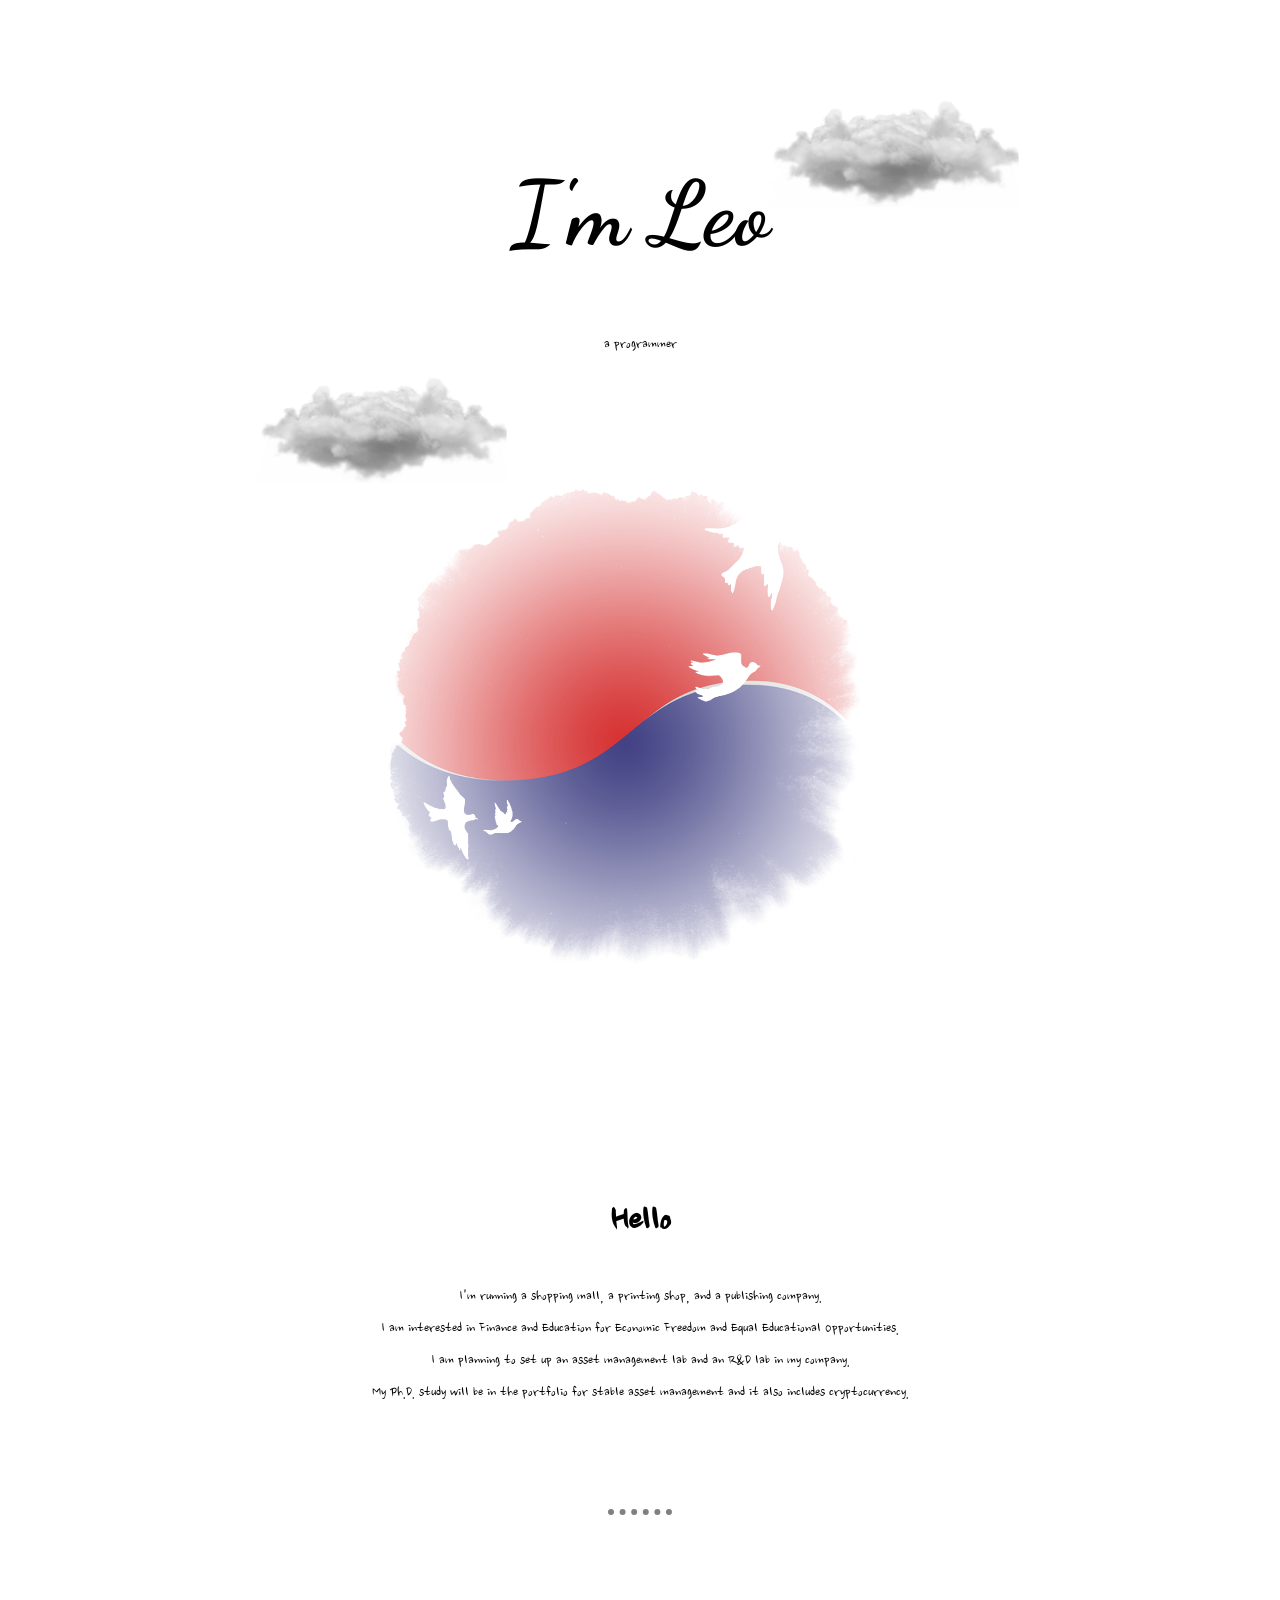
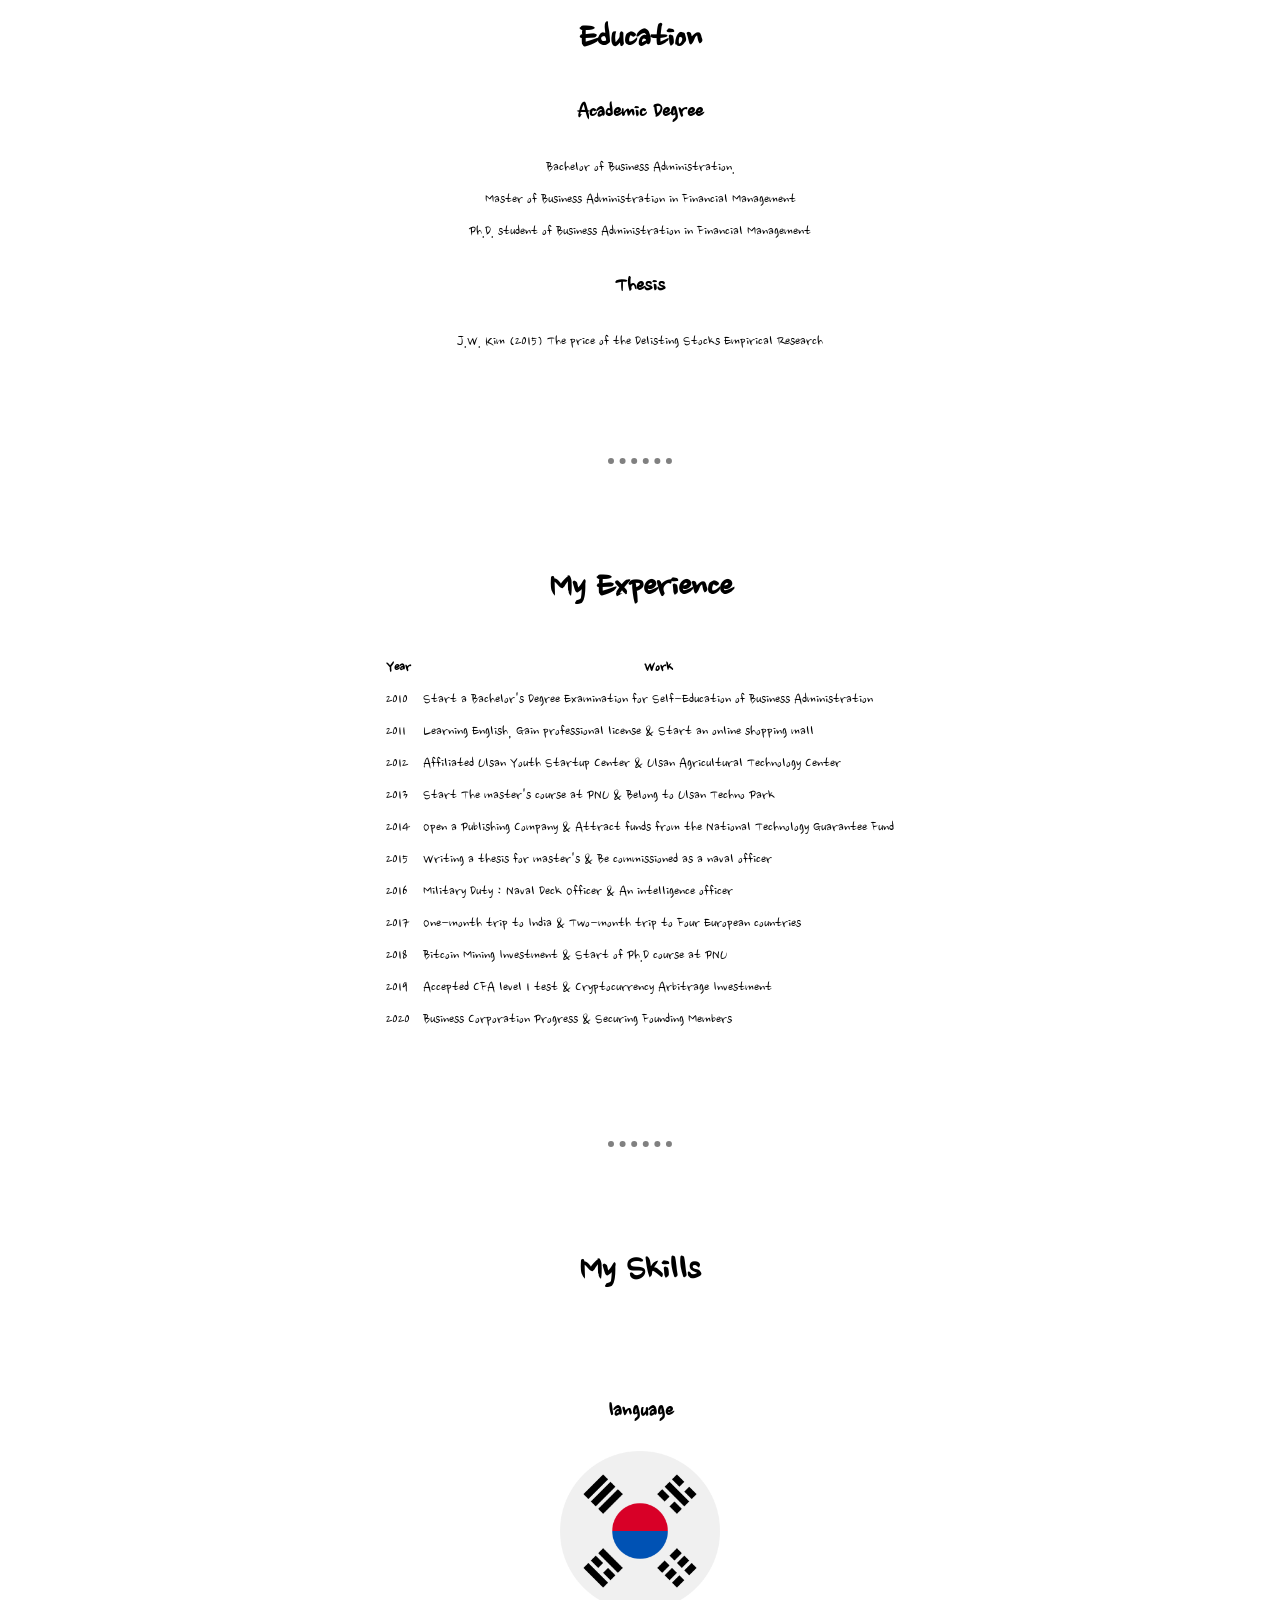
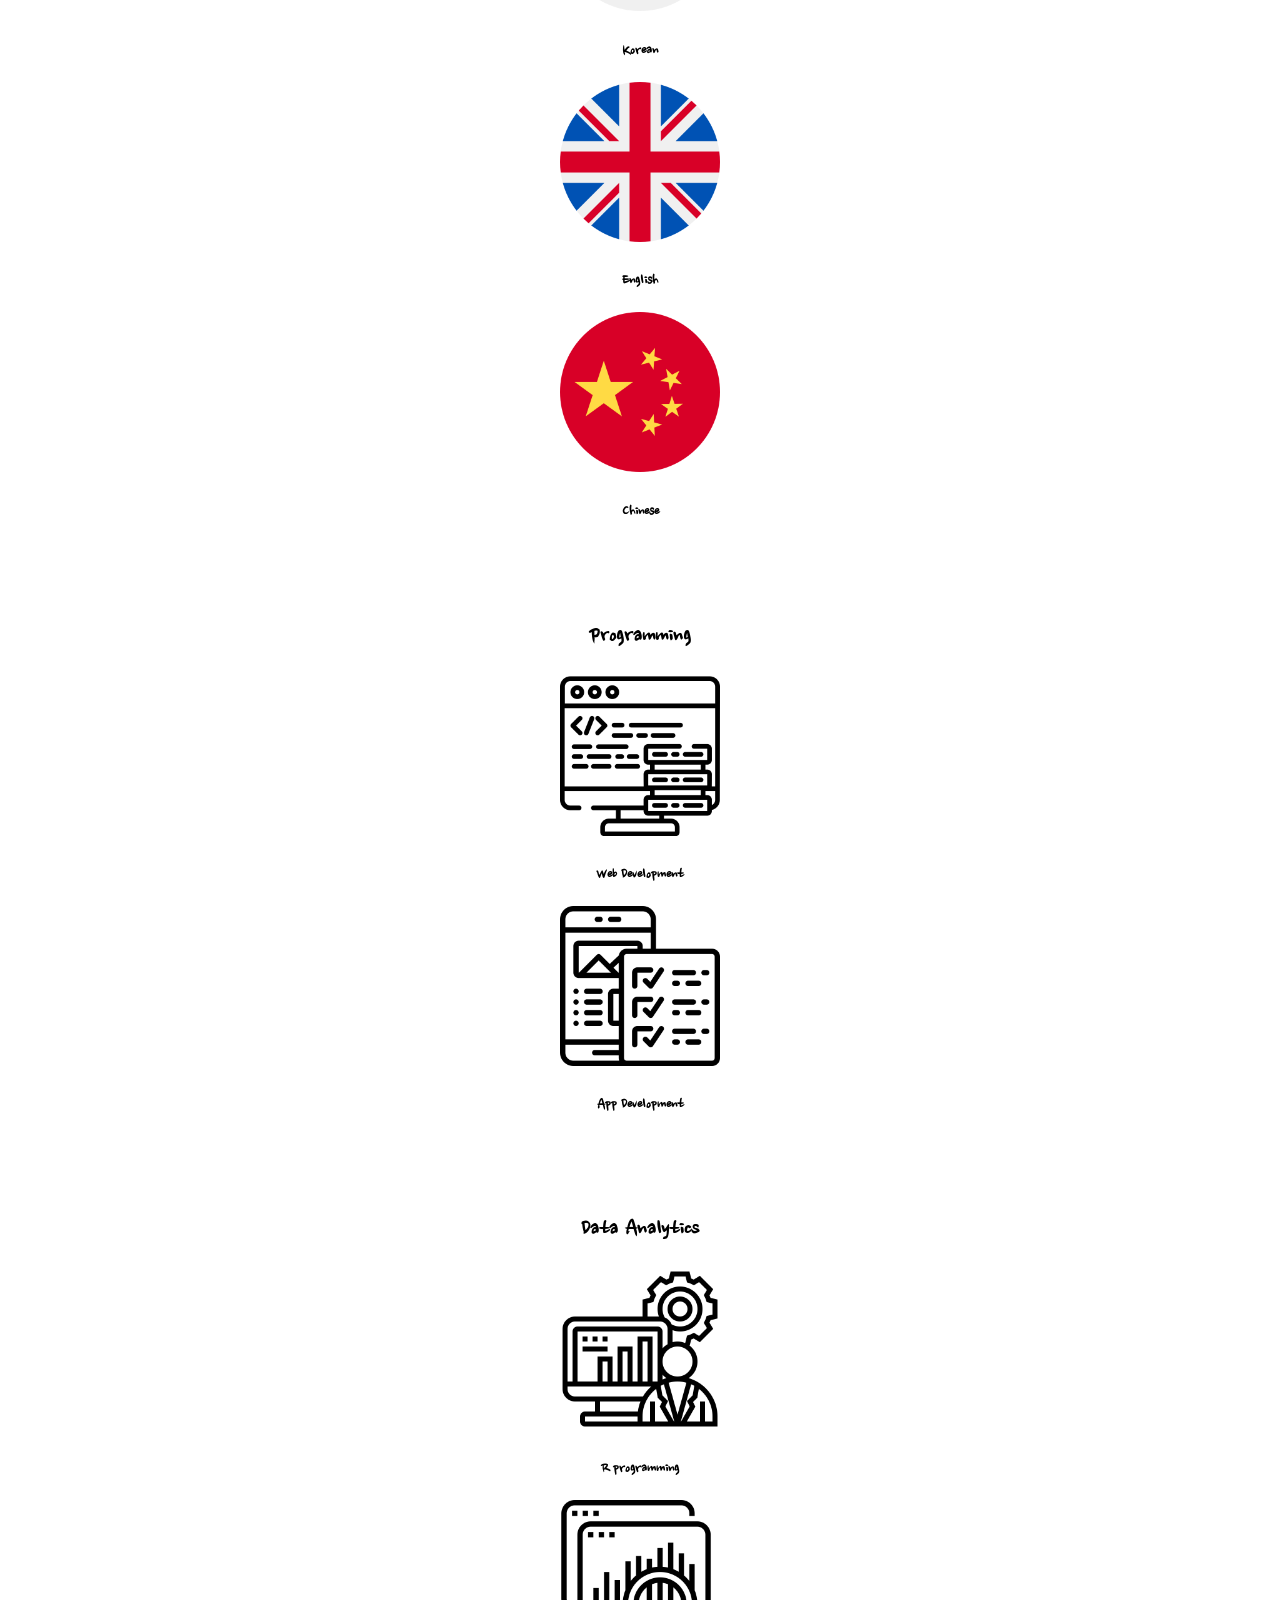
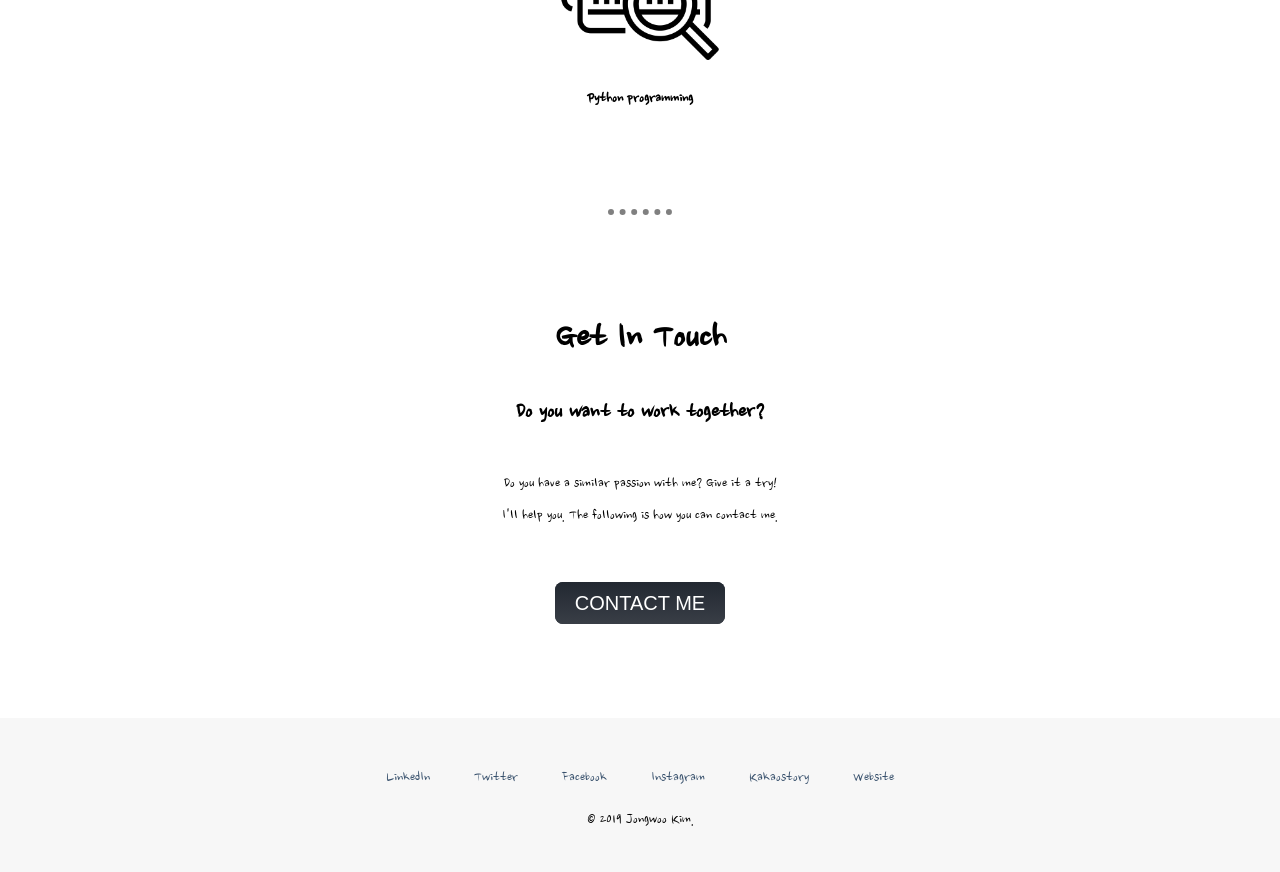
==== index.html @ 55dcc1b9 "Add files via upload" ====
<!DOCTYPE html>
<html lang="en">

<head>
  <meta charset="UTF-8">
  <meta name="viewport" content="width=device-width, initial-scale=1.0">
  <meta http-equiv="X-UA-Compatible" content="ie=edge">
  <title>Leo Kim</title>
  <link rel="stylesheet" href="css/styles.css">
  <link rel="icon" href="favicon.ico">
  <link href="https://fonts.googleapis.com/css?family=Dancing+Script|Nanum+Brush+Script&display=swap&subset=korean" rel="stylesheet">
</head>

<body>
  <div class="top-container">
    <img class="top-cloud" src="img/cloud.png" alt="cloud-img">
    <h1>I'm Leo</h1>
    <p>a programmer</p>
    <img class="bottom-cloud" src="img/cloud.png" alt="cloud-img"><br>
    <img class="korean_flag" src="img/korean_flag.png" alt="korean_flag-img">
  </div>
  <div class="middle-container">
    <div class="profile">
      <img class="" src="" alt="">
      <h2>Hello</h2>
      <p class="intro">I'm running a shopping mall, a printing shop, and a publishing company.<br />
        I am interested in Finance and Education for Economic Freedom and Equal Educational Opportunities.<br />
        I am planning to set up an asset management lab and an R&D lab in my company.<br />
        My Ph.D. study will be in the portfolio for stable asset management and it also includes cryptocurrency.</p>
    </div>
    <hr>
    <div class="education">
      <h2>Education</h2>
      <h3>Academic Degree</h3>
      <p>Bachelor of Business Administration.<br />
        Master of Business Administration in Financial Management<br />
        Ph.D. student of Business Administration in Financial Management</p>
      <h3>Thesis</h3>
      <p>J.W. Kim (2015) The price of the Delisting Stocks Empirical Research</p>
      <hr>
    </div>
    <div class="experience">
      <h2>My Experience</h2>
      <div class="experience-row">
        <center>
          <table cellspacing="10">
            <thead>
              <tr>
                <th>Year</th>
                <th>Work</th>
              </tr>
            </thead>
            <tbody>
              <tr>
                <td>2010</td>
                <td>Start a Bachelor's Degree Examination for Self-Education of Business Administration</td>
              </tr>
              <tr>
                <td>2011</td>
                <td>Learning English, Gain professional license & Start an online shopping mall</td>
              </tr>
              <tr>
                <td>2012</td>
                <td>Affiliated Ulsan Youth Startup Center & Ulsan Agricultural Technology Center</td>
              </tr>
              <tr>
                <td>2013</td>
                <td>Start The master's course at PNU & Belong to Ulsan Techno Park</td>
              </tr>
              <tr>
                <td>2014</td>
                <td>Open a Publishing Company & Attract funds from the National Technology Guarantee Fund</td>
              </tr>
              <tr>
                <td>2015</td>
                <td>Writing a thesis for master's & Be commissioned as a naval officer</td>
              </tr>
              <tr>
                <td>2016</td>
                <td>Military Duty : Naval Deck Officer & An intelligence officer</td>
              </tr>
              <tr>
                <td>2017</td>
                <td>One-month trip to India & Two-month trip to Four European countries</td>
              </tr>
              <tr>
                <td>2018</td>
                <td>Bitcoin Mining Investment & Start of Ph.D course at PNU</td>
              </tr>
              <tr>
                <td>2019</td>
                <td>Accepted CFA level 1 test & Cryptocurrency Arbitrage Investment</td>
              </tr>
              <tr>
                <td>2020</td>
                <td>Business Corporation Progress & Securing Founding Members</td>
              </tr>
            </tbody>
            <tfoot>
            </tfoot>
          </table>
        </center>
      </div>
    </div>
    <hr>
    <div class="skills">
      <h2>My Skills</h2>

      <div class="skill-row">
        <h3>language</h3>
        <img class="Korean" src="img/south-korea.png" alt="south-korea">
        <h4>Korean</h4>
        <img class="English" src="img/united-kingdom.png" alt="united-kingdom">
        <h4>English</h4>
        <img class="Chinese" src="img/china.png" alt="china">
        <h4>Chinese</h4>
      </div>

      <div class="skill-row">
        <h3>Programming</h3>
        <img class="web-design" src="img/web-design.png" alt="web-design">
        <h4>Web Development</h4>
        <img class="app-design" src="img/app-design.png" alt="app-design">
        <h4>App Development</h4>
      </div>

      <div class="skill-row">
        <h3>Data Analytics</h3>
        <img class="R-programming" src="img/R-programming.png" alt="R-programming">
        <h4>R programming</h4>
        <img class="Python-programming" src="img/Python-programming.png" alt="Python-programming">
        <h4>Python programming</h4>
      </div>
    </div>
    <hr>
    <div class="contact-me">
      <h2>Get In Touch</h2>
      <h3>Do you want to work together?</h3>
      <p class="contact-message">Do you have a similar passion with me? Give it a try!<br> I'll help you. The following is how you can contact me.</p>
      <a class="btn" href="mailto:dadampub@naver.com">CONTACT ME</a>
    </div>
  </div>
  <div class="bottom-container">
    <a class="footer-link" href="https://www.linkedin.com/">LinkedIn</a>
    <a class="footer-link" href="https://twitter.com/VDT5QzFaIHwUygw">Twitter</a>
    <a class="footer-link" href="https://web.facebook.com/jongwoo.kim.376">Facebook</a>
    <a class="footer-link" href="https://www.instagram.com/dadampub">Instagram</a>
    <a class="footer-link" href="https://story.kakao.com/oberstmarkts">Kakaostory</a>
    <a class="footer-link" href="https://www.appbrewery.co/">Website</a>
    <p>© 2019 Jongwoo Kim.</p>
  </div>
</body>

</html>
---- css/styles.css ----
body {
  margin: 0;
  text-align: center;
  font-family: fantasy;
  font-family: 'Nanum Brush Script', cursive;
}

h1 {
  font-size: 5.625rem;
  /*16px=100%=1em=1M*/
  font-family: 'Dancing Script', cursive;
}

h2 {
  font-size: 2.5rem;
}

h3 {
  font-size: 1.5rem;
}

h4 {}

p {
  line-height: 2;
}

hr {
  border-style: none;
  border-top-style: dotted;
  border-color: grey;
  border-width: 6px;
  width: 5%;
  margin: 100px auto;
}

img {}

table {}

a{
  color:#364f6b;
  margin: 10px 20px;
  text-decoration: none;
}
a:hover{
  color:#3fc1c9;
}

/**********ClASS SELECTORS************/
.top-container {
  position: relative;
  padding-top: 100px;
}

.middle-container {
  margin: 100px 0;
}

.bottom-container {
  background-color: #f7f7f7;
  padding: 50px 0 20px;
  margin: auto;
}

.intro {
  width: 80%;
  margin: auto;
}

.contact-message {
  width: 40%;
  margin: 40px auto 60px;
}

.skill-row {
  width: 50%;
  margin: 100px auto 100px auto;
  /*text-align: left;
  line-hight: 2;*/
}

.btn {
  background: #222831;
  background-image: -webkit-linear-gradient(top, #222831, #393e46);
  background-image: -moz-linear-gradient(top, #222831, #393e46);
  background-image: -ms-linear-gradient(top, #222831, #393e46);
  background-image: -o-linear-gradient(top, #222831, #393e46);
  background-image: linear-gradient(to bottom, #222831, #393e46);
  -webkit-border-radius: 8;
  -moz-border-radius: 8;
  border-radius: 8px;
  font-family: Arial;
  color: #ffffff;
  font-size: 20px;
  padding: 10px 20px 10px 20px;
  text-decoration: none;
}

.btn:hover {
  background: #3cb0fd;
  background-image: -webkit-linear-gradient(top, #3cb0fd, #3498db);
  background-image: -moz-linear-gradient(top, #3cb0fd, #3498db);
  background-image: -ms-linear-gradient(top, #3cb0fd, #3498db);
  background-image: -o-linear-gradient(top, #3cb0fd, #3498db);
  background-image: linear-gradient(to bottom, #3cb0fd, #3498db);
  text-decoration: none;
}

.korean_flag {
  width: 50%;
}

.top-cloud {
  width: 20%;
  position: absolute;
  right: 20%;
}

.bottom-cloud {
  width: 20%;
  position: absolute;
  left: 20%;
}

.Korean {
  width: 25%;
}

.English {
  width: 25%;
}

.Chinese {
  width: 25%;
}

.web-design {
  width: 25%;
}

.app-design {
  width: 25%;
}

.R-programming {
  width: 25%;
}

.Python-programming {
  width: 25%;
}

/***********ID SELECTORS************/
/*#*/
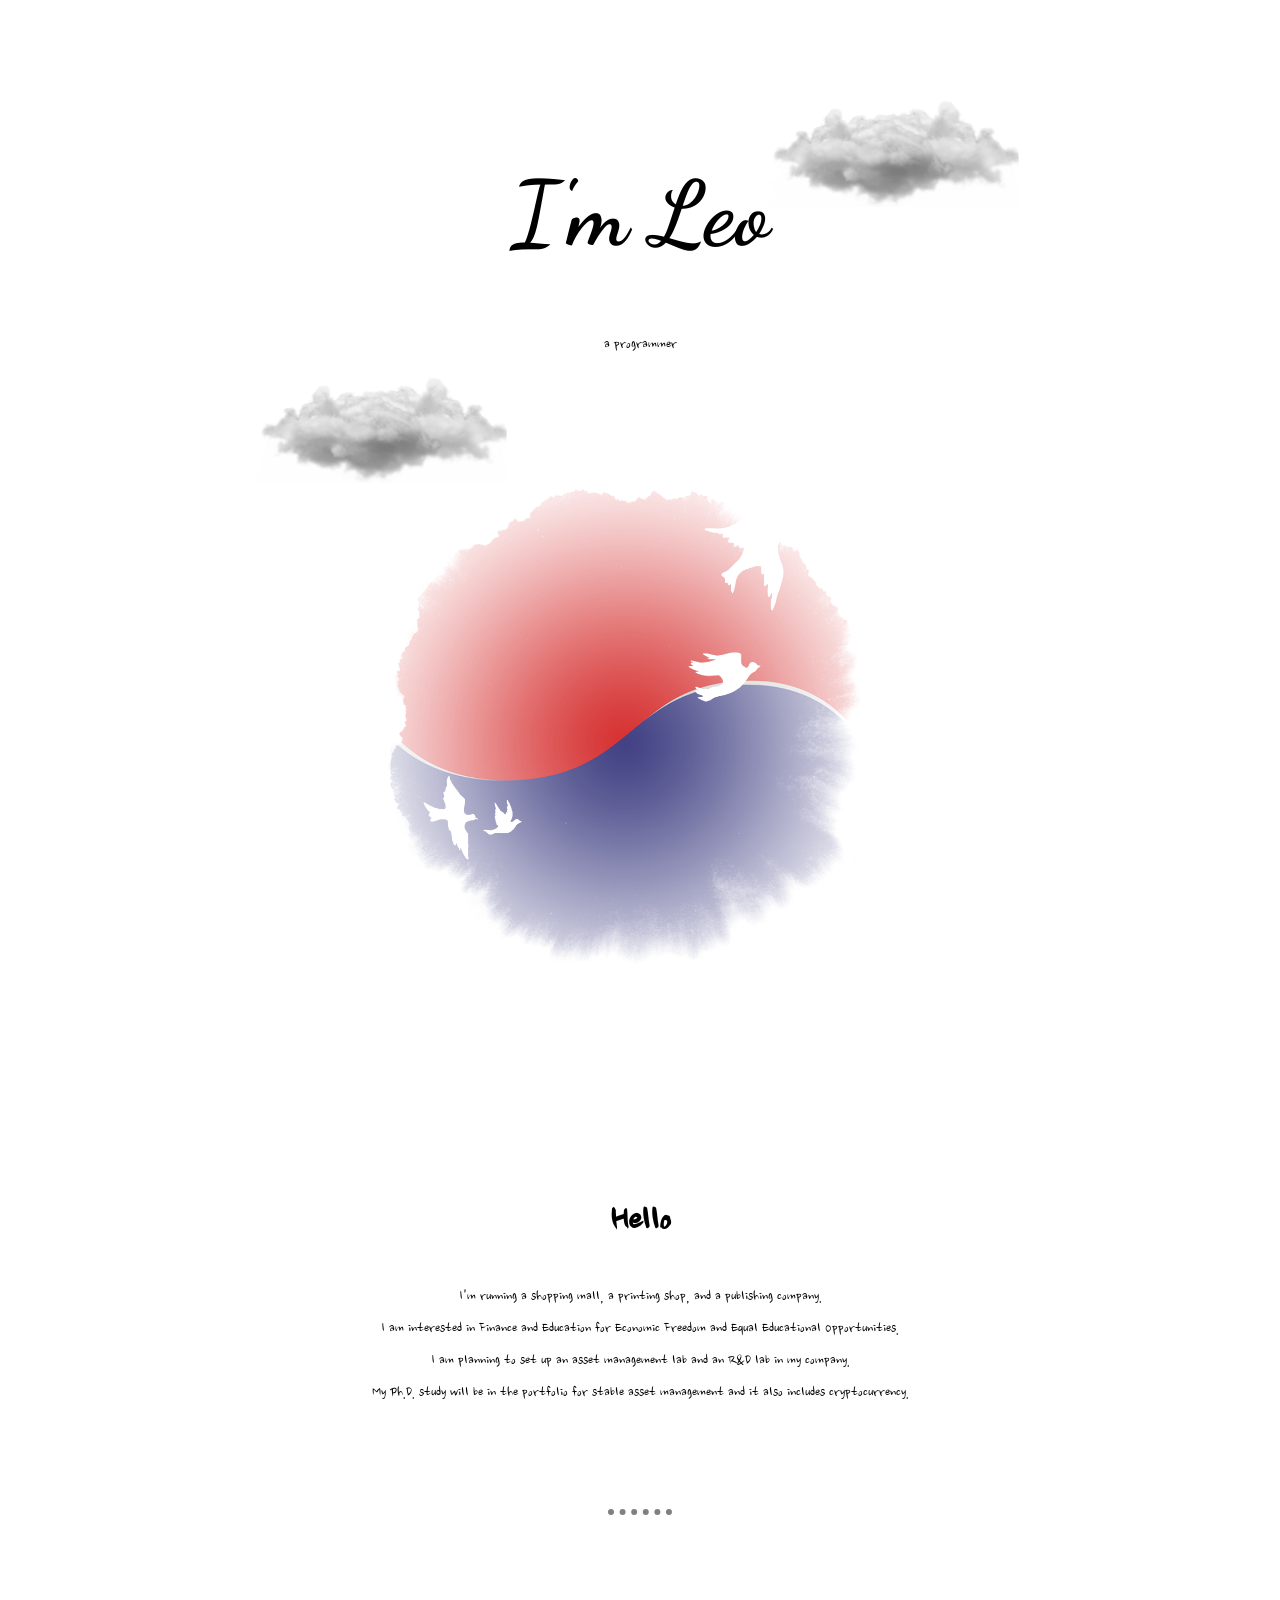
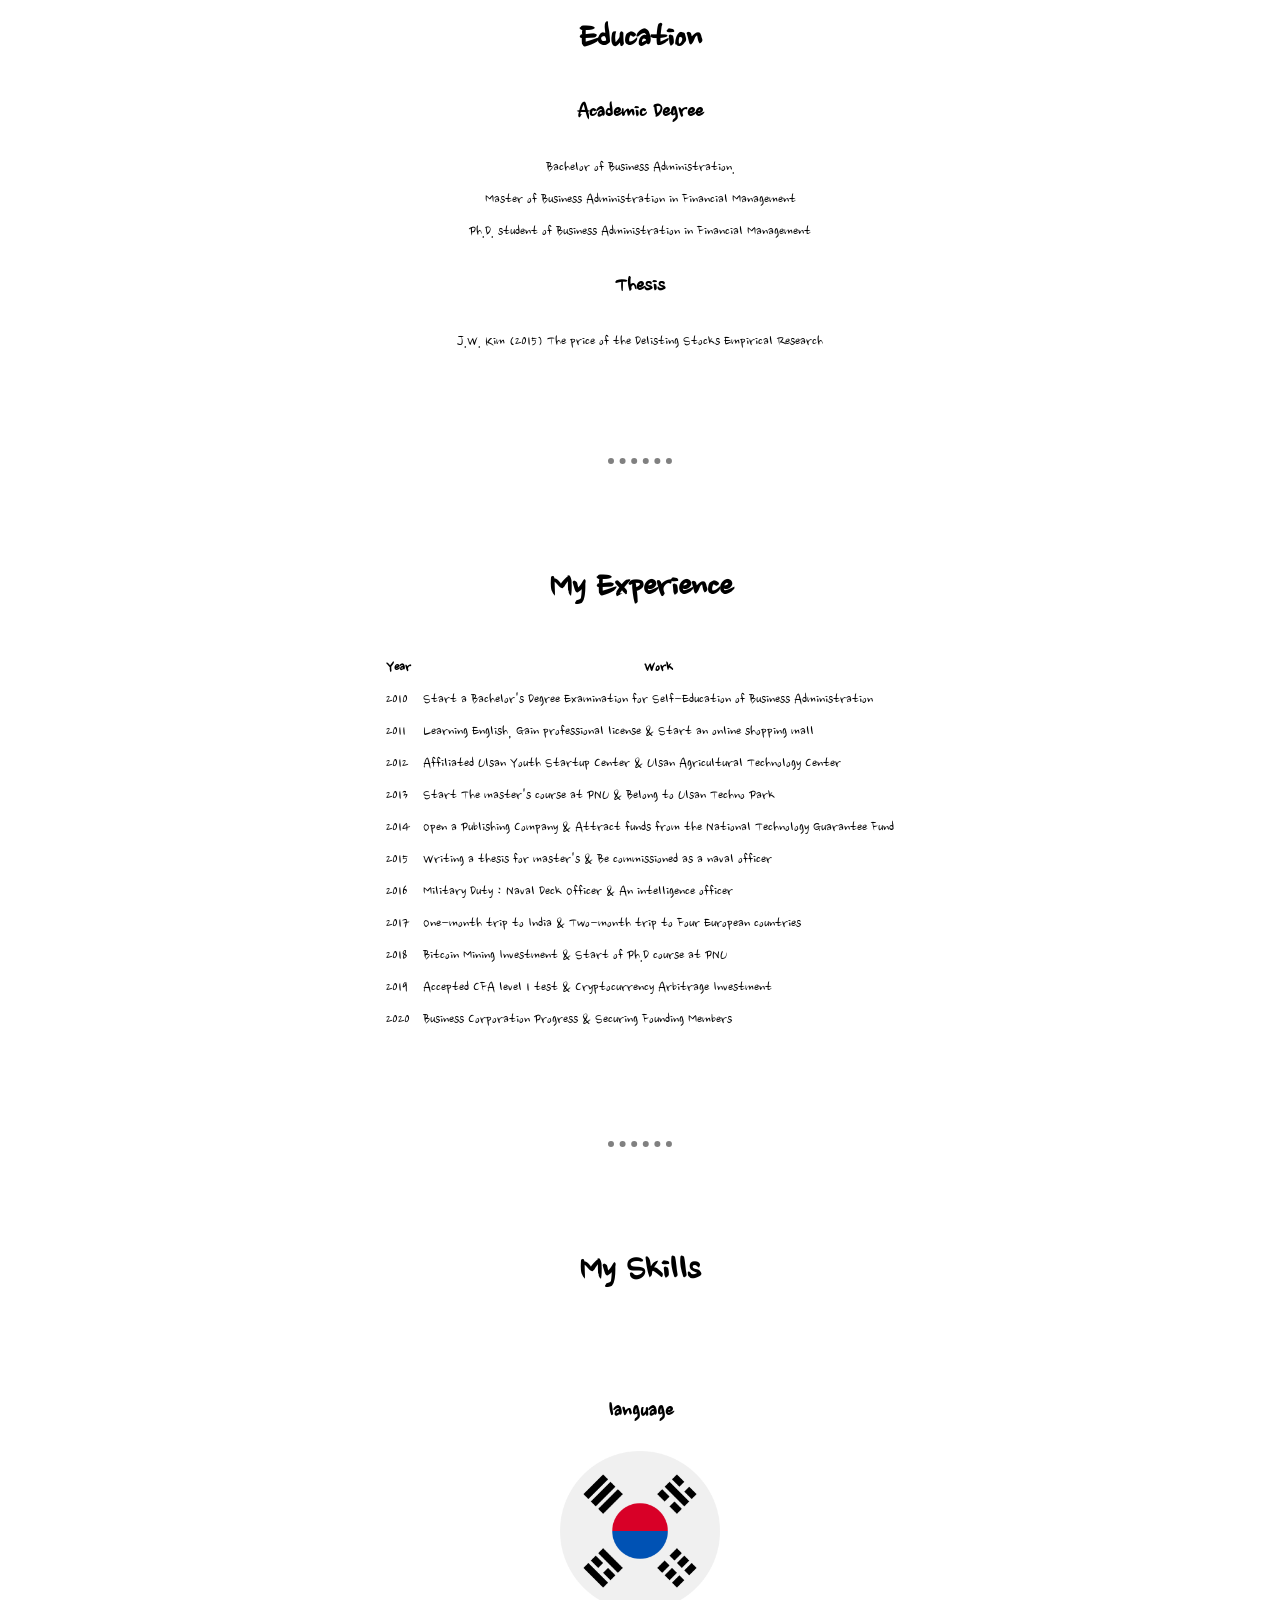
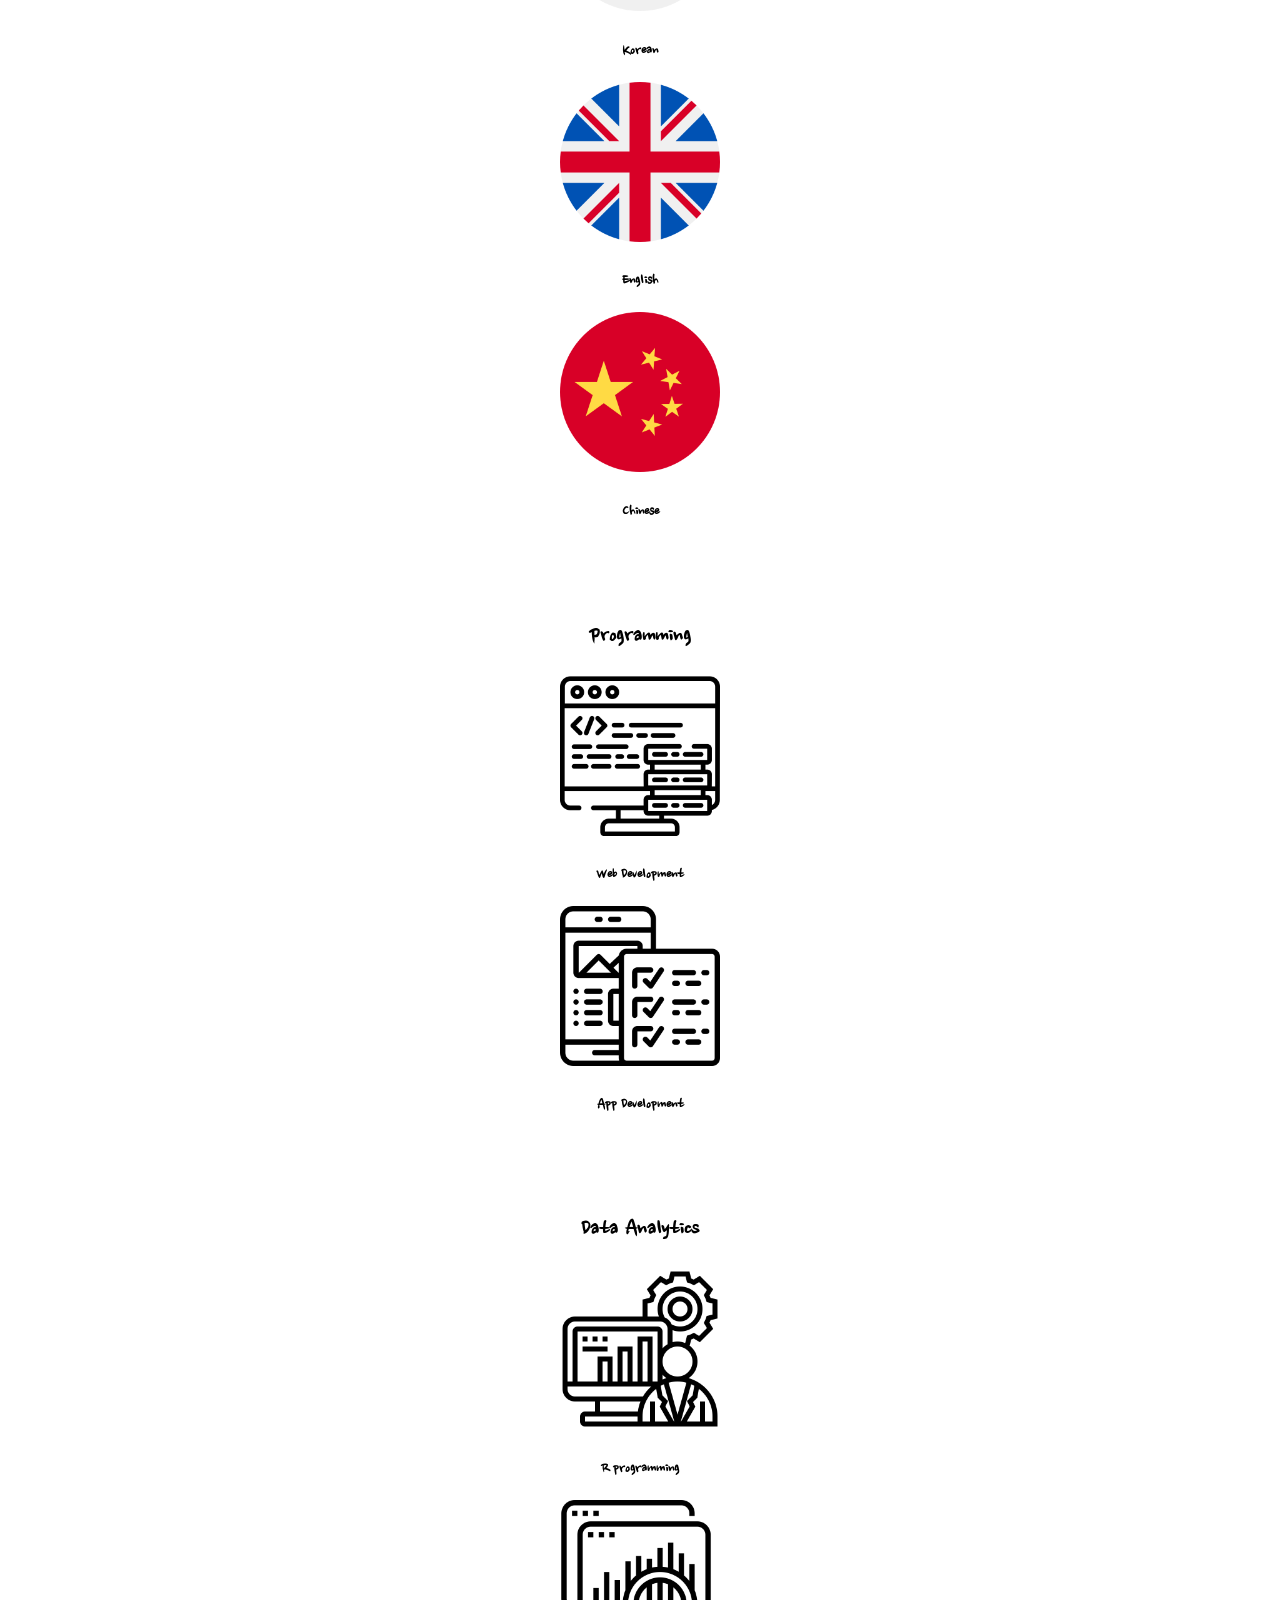
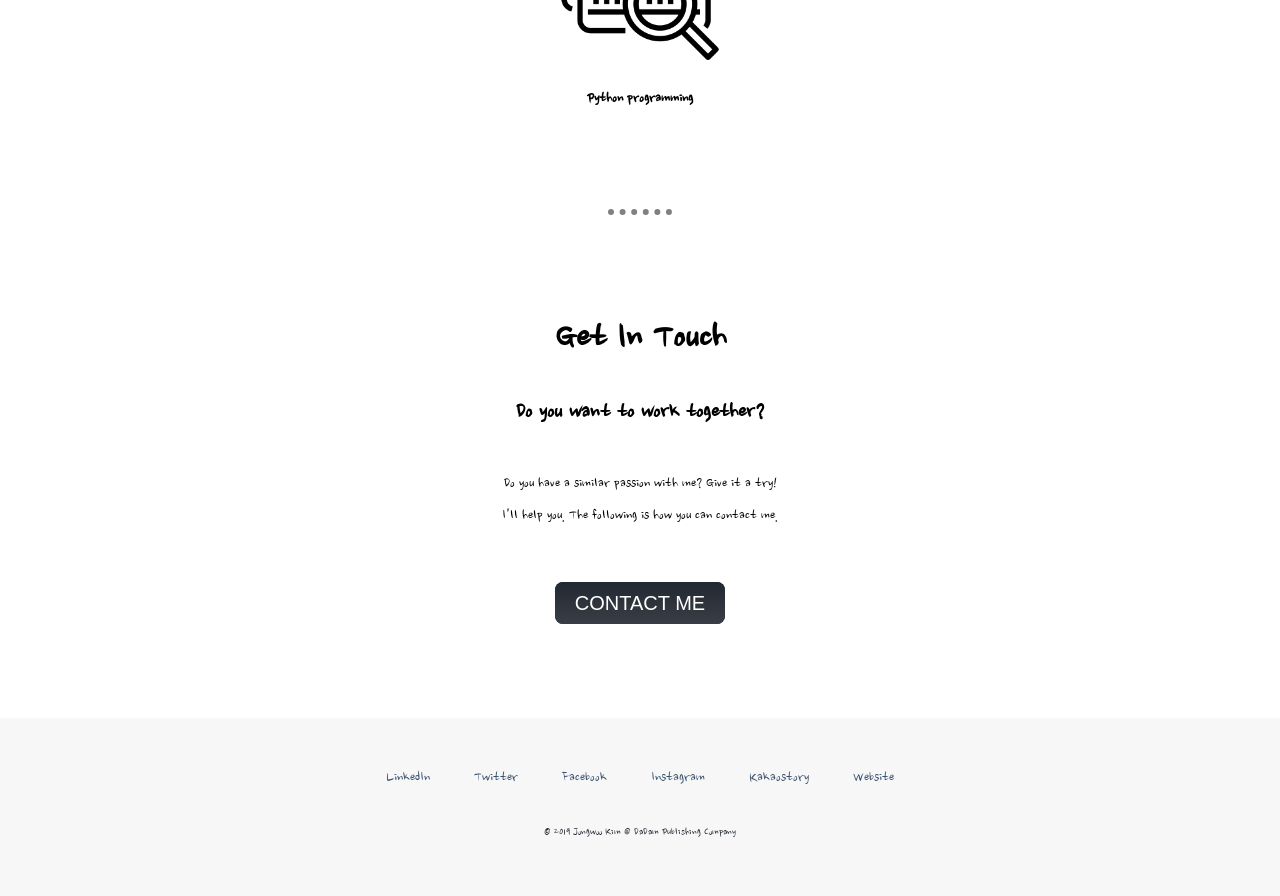
==== commit 5fb464a1: "Add files via upload" ====
--- a/index.html
+++ b/index.html
@@ -147,7 +147,7 @@
     <a class="footer-link" href="https://www.instagram.com/dadampub">Instagram</a>
     <a class="footer-link" href="https://story.kakao.com/oberstmarkts">Kakaostory</a>
     <a class="footer-link" href="https://www.appbrewery.co/">Website</a>
-    <p>© 2019 Jongwoo Kim.</p>
+    <p class="copyright">© 2019 Jongwoo Kim @ DaDam Publishing Company</p>
   </div>
 </body>
 
--- a/css/styles.css
+++ b/css/styles.css
@@ -71,6 +71,12 @@
 .contact-message {
   width: 40%;
   margin: 40px auto 60px;
+}
+.copyright {
+  color:#222831;
+  font-size: 0.75rem;
+  padding: 20px 0;
+
 }
 
 .skill-row {
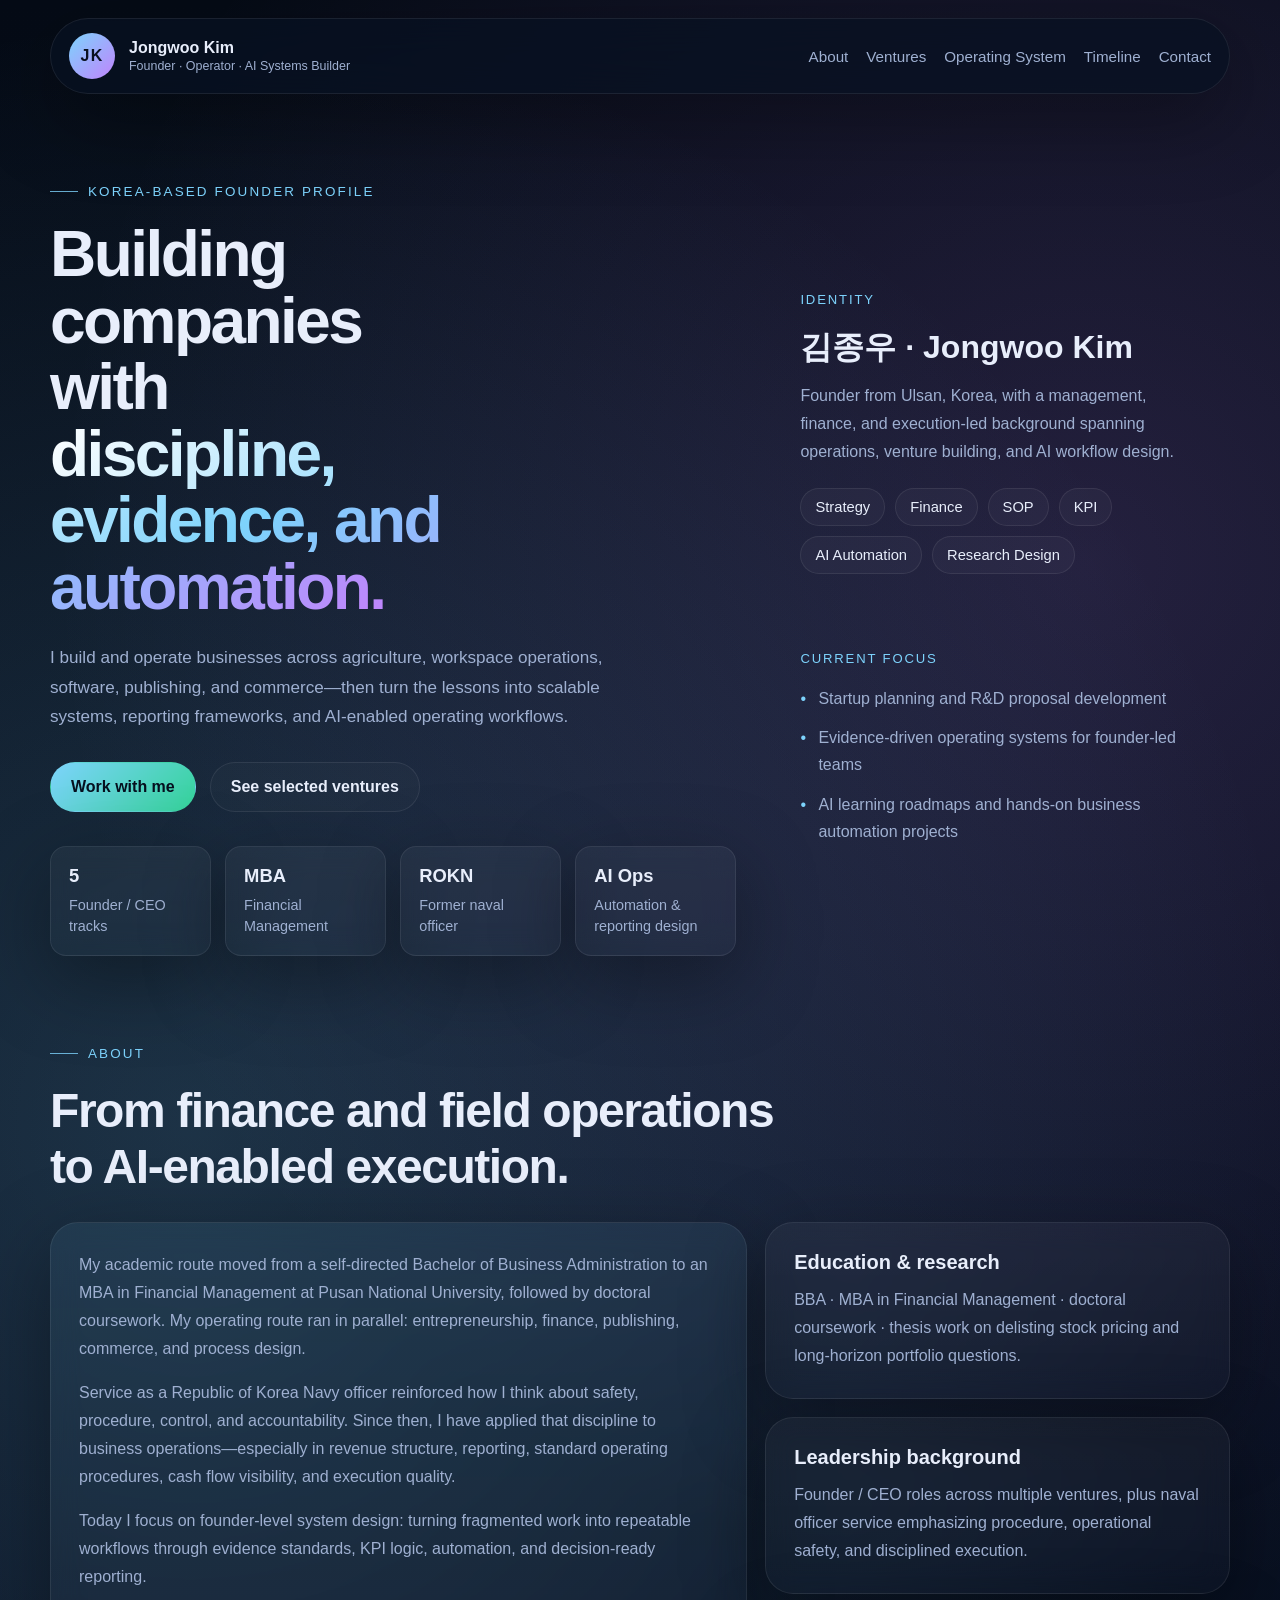
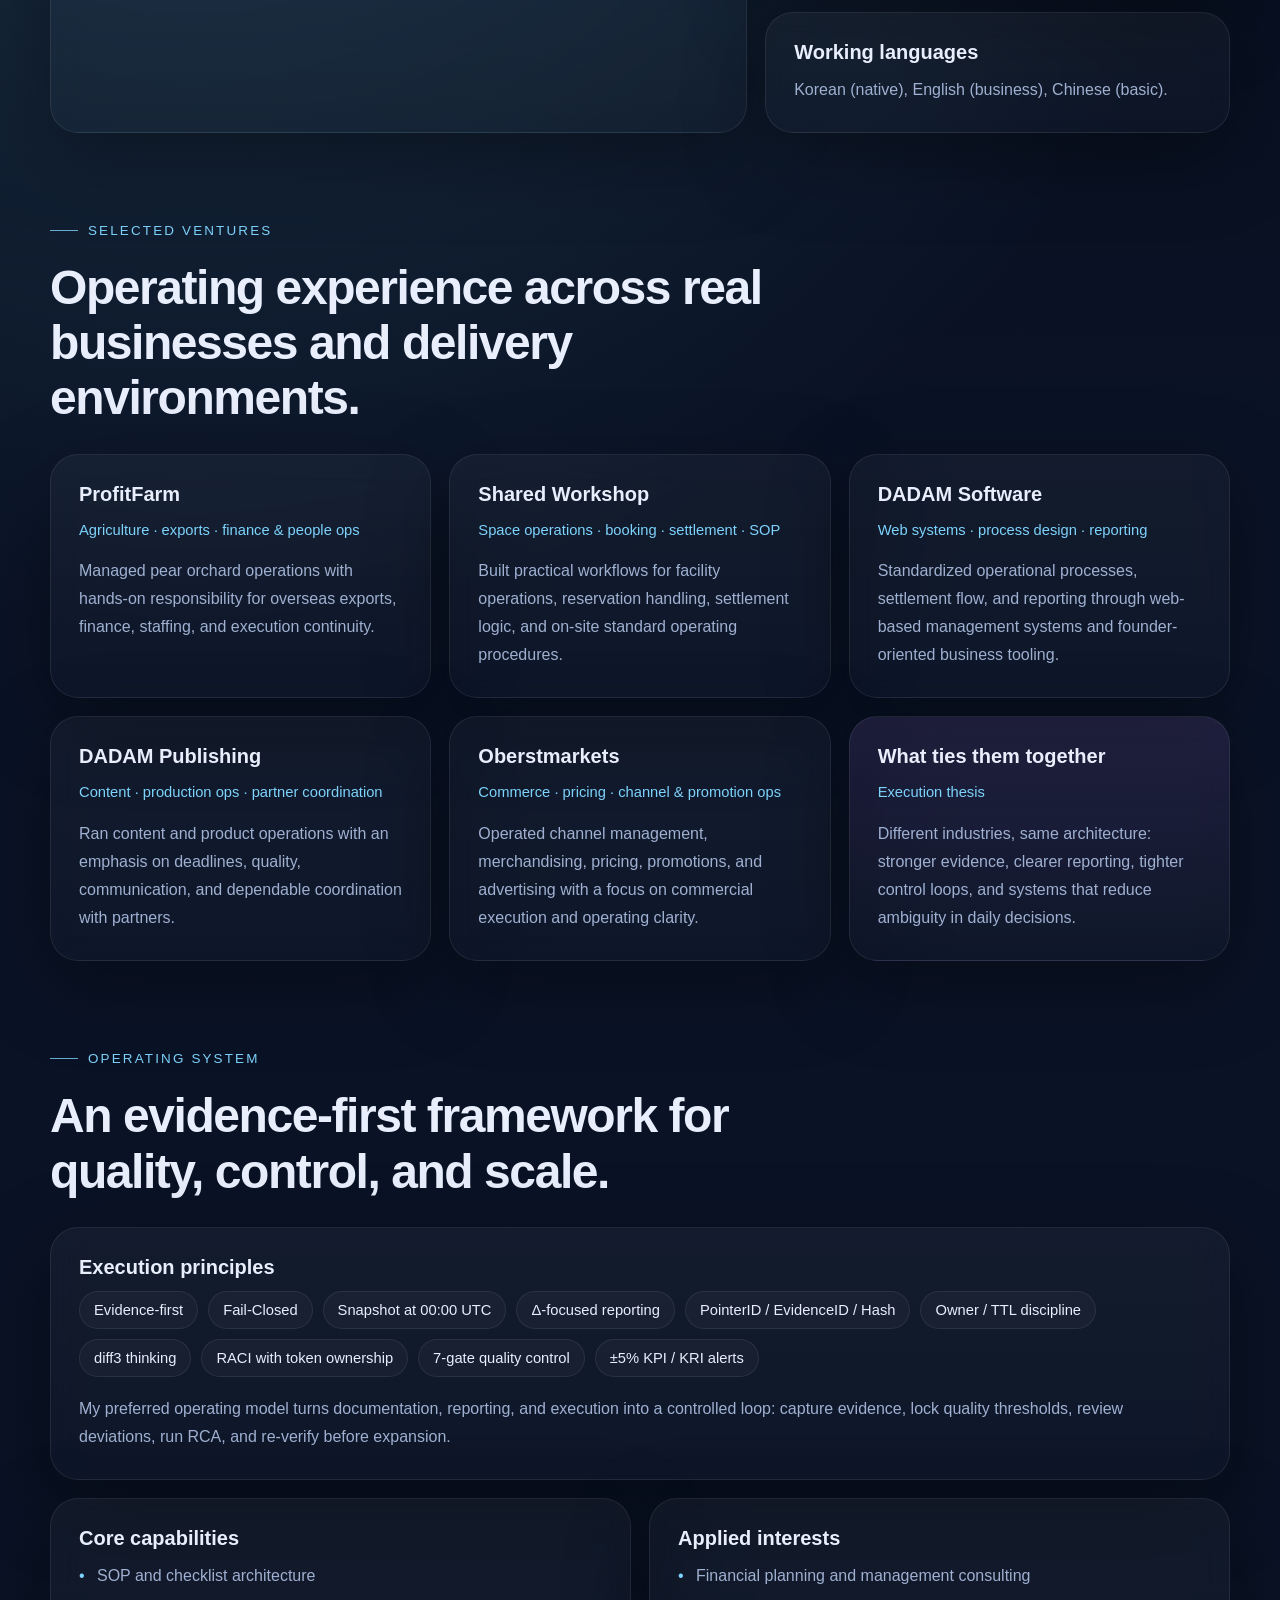
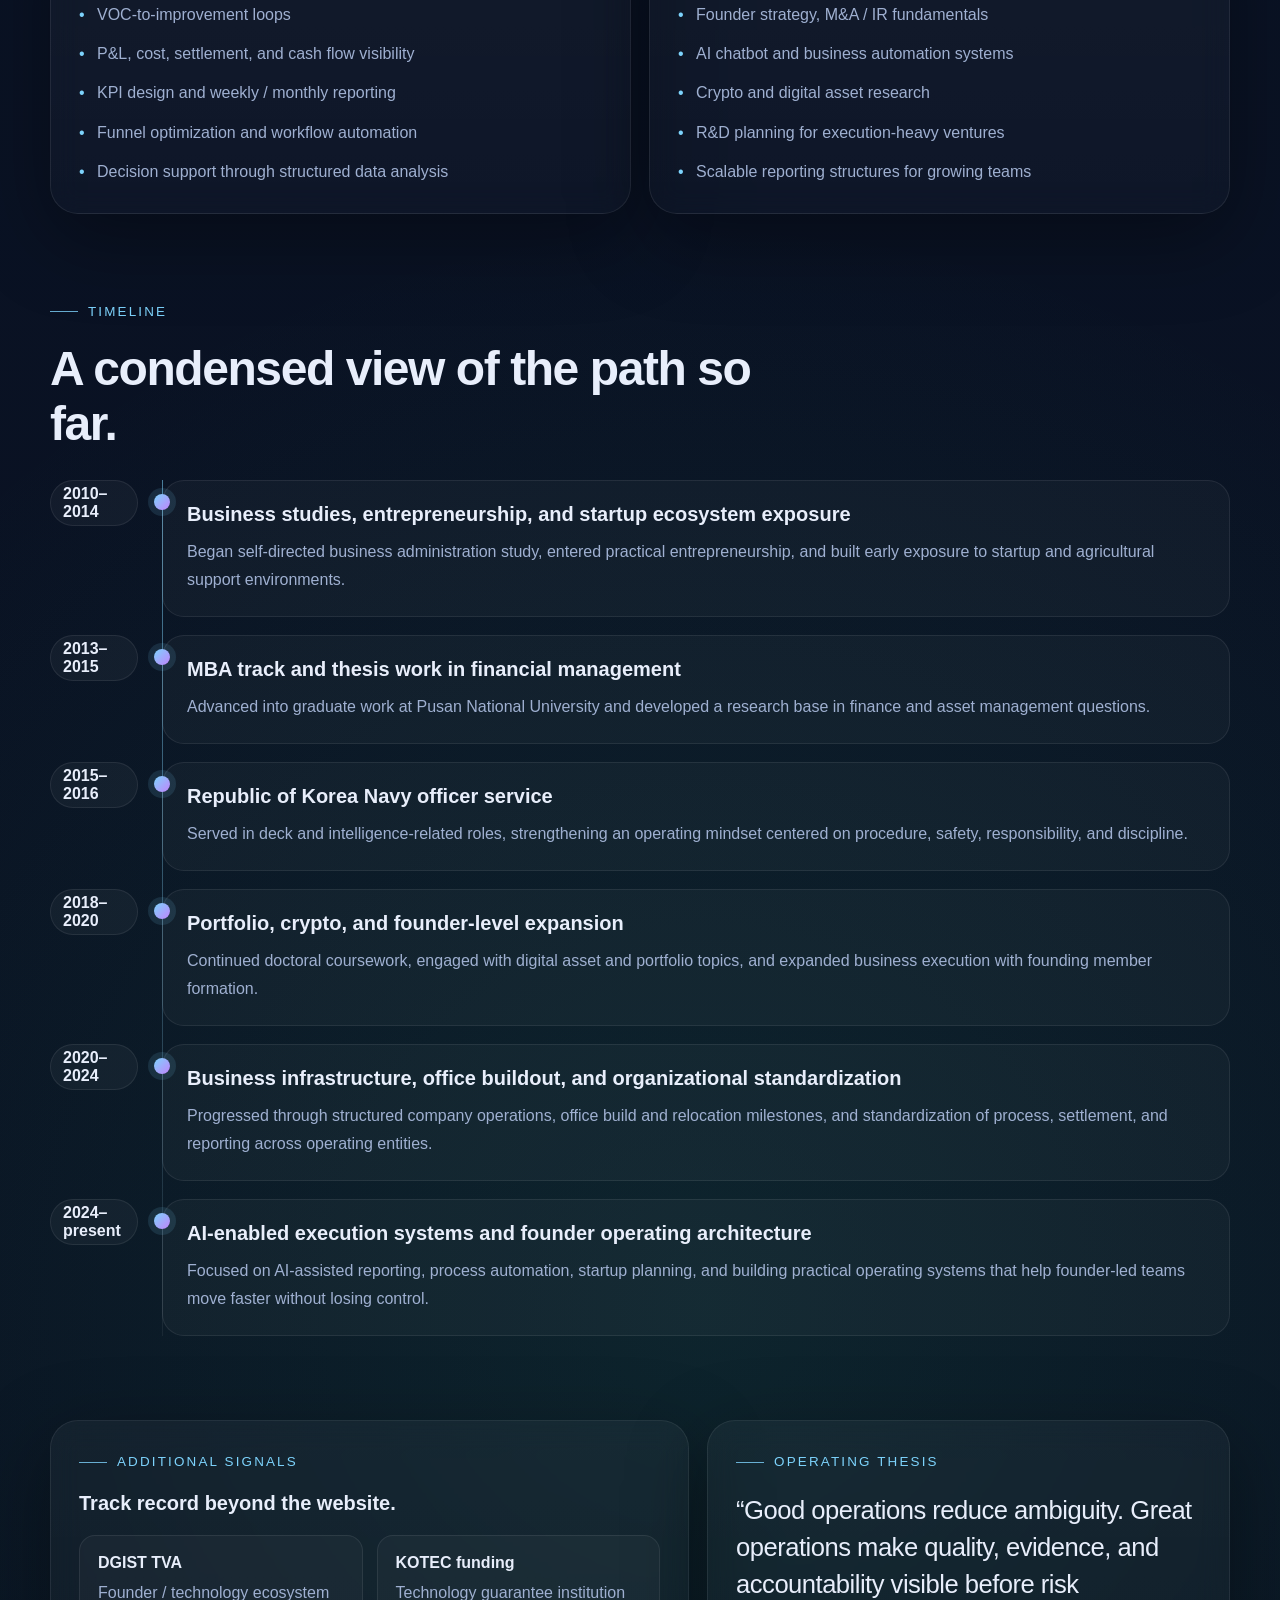
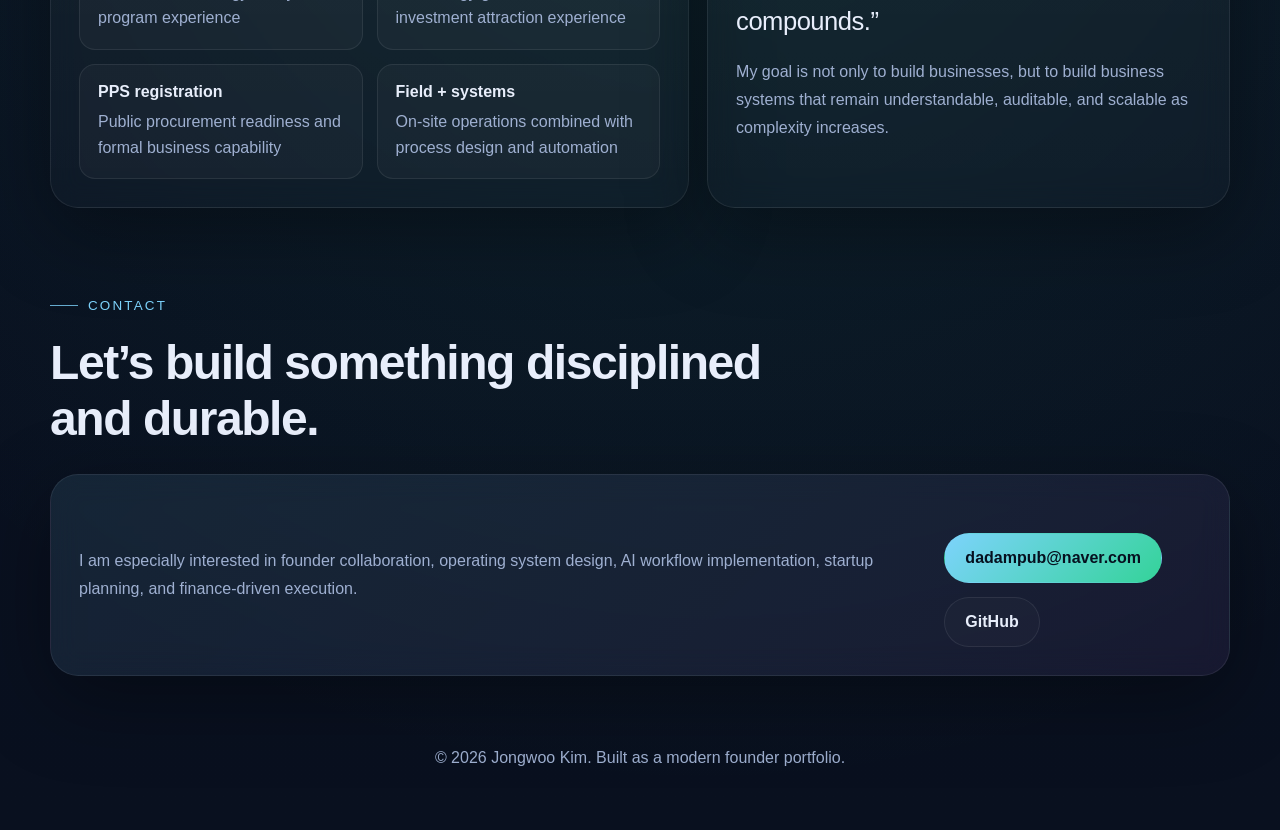
==== commit 391577b5: "Add files via upload" ====
--- a/index.html
+++ b/index.html
@@ -1,154 +1,393 @@
 <!DOCTYPE html>
 <html lang="en">
-
 <head>
-  <meta charset="UTF-8">
-  <meta name="viewport" content="width=device-width, initial-scale=1.0">
-  <meta http-equiv="X-UA-Compatible" content="ie=edge">
-  <title>Leo Kim</title>
-  <link rel="stylesheet" href="css/styles.css">
-  <link rel="icon" href="favicon.ico">
-  <link href="https://fonts.googleapis.com/css?family=Dancing+Script|Nanum+Brush+Script&display=swap&subset=korean" rel="stylesheet">
+  <meta charset="UTF-8" />
+  <meta name="viewport" content="width=device-width, initial-scale=1.0" />
+  <meta name="description" content="Jongwoo Kim is a Korea-based founder, operator, and AI systems builder focused on evidence-driven operations, finance, automation, and venture building." />
+  <meta name="theme-color" content="#0b1020" />
+  <title>Jongwoo Kim | Founder · Operator · AI Systems Builder</title>
+  <link rel="stylesheet" href="css/styles.css" />
+  <link rel="icon" type="image/svg+xml" href="img/favicon.svg" />
 </head>
-
 <body>
-  <div class="top-container">
-    <img class="top-cloud" src="img/cloud.png" alt="cloud-img">
-    <h1>I'm Leo</h1>
-    <p>a programmer</p>
-    <img class="bottom-cloud" src="img/cloud.png" alt="cloud-img"><br>
-    <img class="korean_flag" src="img/korean_flag.png" alt="korean_flag-img">
+  <div class="site-shell">
+    <header class="site-header">
+      <a class="brand" href="#top">
+        <span class="brand-mark">JK</span>
+        <span class="brand-text">
+          <strong>Jongwoo Kim</strong>
+          <small>Founder · Operator · AI Systems Builder</small>
+        </span>
+      </a>
+      <nav class="nav">
+        <a href="#about">About</a>
+        <a href="#ventures">Ventures</a>
+        <a href="#system">Operating System</a>
+        <a href="#timeline">Timeline</a>
+        <a href="#contact">Contact</a>
+      </nav>
+    </header>
+
+    <main id="top">
+      <section class="hero section">
+        <div class="hero-copy">
+          <p class="eyebrow">Korea-based founder profile</p>
+          <h1>
+            Building companies with
+            <span>discipline, evidence, and automation.</span>
+          </h1>
+          <p class="lead">
+            I build and operate businesses across agriculture, workspace operations,
+            software, publishing, and commerce—then turn the lessons into scalable
+            systems, reporting frameworks, and AI-enabled operating workflows.
+          </p>
+          <div class="hero-actions">
+            <a class="button primary" href="#contact">Work with me</a>
+            <a class="button ghost" href="#ventures">See selected ventures</a>
+          </div>
+          <ul class="hero-metrics" aria-label="Highlights">
+            <li>
+              <strong>5</strong>
+              <span>Founder / CEO tracks</span>
+            </li>
+            <li>
+              <strong>MBA</strong>
+              <span>Financial Management</span>
+            </li>
+            <li>
+              <strong>ROKN</strong>
+              <span>Former naval officer</span>
+            </li>
+            <li>
+              <strong>AI Ops</strong>
+              <span>Automation & reporting design</span>
+            </li>
+          </ul>
+        </div>
+
+        <aside class="hero-panel">
+          <div class="profile-card">
+            <p class="card-label">Identity</p>
+            <h2>김종우 · Jongwoo Kim</h2>
+            <p>
+              Founder from Ulsan, Korea, with a management, finance, and execution-led
+              background spanning operations, venture building, and AI workflow design.
+            </p>
+            <div class="tag-grid">
+              <span>Strategy</span>
+              <span>Finance</span>
+              <span>SOP</span>
+              <span>KPI</span>
+              <span>AI Automation</span>
+              <span>Research Design</span>
+            </div>
+          </div>
+          <div class="signal-card">
+            <p class="card-label">Current focus</p>
+            <ul>
+              <li>Startup planning and R&amp;D proposal development</li>
+              <li>Evidence-driven operating systems for founder-led teams</li>
+              <li>AI learning roadmaps and hands-on business automation projects</li>
+            </ul>
+          </div>
+        </aside>
+      </section>
+
+      <section class="section" id="about">
+        <div class="section-heading">
+          <p class="eyebrow">About</p>
+          <h2>From finance and field operations to AI-enabled execution.</h2>
+        </div>
+        <div class="about-grid">
+          <article class="card prose-card">
+            <p>
+              My academic route moved from a self-directed Bachelor of Business
+              Administration to an MBA in Financial Management at Pusan National
+              University, followed by doctoral coursework. My operating route ran in
+              parallel: entrepreneurship, finance, publishing, commerce, and process
+              design.
+            </p>
+            <p>
+              Service as a Republic of Korea Navy officer reinforced how I think about
+              safety, procedure, control, and accountability. Since then, I have applied
+              that discipline to business operations—especially in revenue structure,
+              reporting, standard operating procedures, cash flow visibility, and
+              execution quality.
+            </p>
+            <p>
+              Today I focus on founder-level system design: turning fragmented work into
+              repeatable workflows through evidence standards, KPI logic, automation,
+              and decision-ready reporting.
+            </p>
+          </article>
+          <div class="stack">
+            <article class="card highlight-card">
+              <h3>Education & research</h3>
+              <p>
+                BBA · MBA in Financial Management · doctoral coursework · thesis work on
+                delisting stock pricing and long-horizon portfolio questions.
+              </p>
+            </article>
+            <article class="card highlight-card">
+              <h3>Leadership background</h3>
+              <p>
+                Founder / CEO roles across multiple ventures, plus naval officer service
+                emphasizing procedure, operational safety, and disciplined execution.
+              </p>
+            </article>
+            <article class="card highlight-card">
+              <h3>Working languages</h3>
+              <p>
+                Korean (native), English (business), Chinese (basic).
+              </p>
+            </article>
+          </div>
+        </div>
+      </section>
+
+      <section class="section" id="ventures">
+        <div class="section-heading">
+          <p class="eyebrow">Selected ventures</p>
+          <h2>Operating experience across real businesses and delivery environments.</h2>
+        </div>
+        <div class="venture-grid">
+          <article class="card venture-card">
+            <h3>ProfitFarm</h3>
+            <p class="venture-role">Agriculture · exports · finance & people ops</p>
+            <p>
+              Managed pear orchard operations with hands-on responsibility for overseas
+              exports, finance, staffing, and execution continuity.
+            </p>
+          </article>
+          <article class="card venture-card">
+            <h3>Shared Workshop</h3>
+            <p class="venture-role">Space operations · booking · settlement · SOP</p>
+            <p>
+              Built practical workflows for facility operations, reservation handling,
+              settlement logic, and on-site standard operating procedures.
+            </p>
+          </article>
+          <article class="card venture-card">
+            <h3>DADAM Software</h3>
+            <p class="venture-role">Web systems · process design · reporting</p>
+            <p>
+              Standardized operational processes, settlement flow, and reporting through
+              web-based management systems and founder-oriented business tooling.
+            </p>
+          </article>
+          <article class="card venture-card">
+            <h3>DADAM Publishing</h3>
+            <p class="venture-role">Content · production ops · partner coordination</p>
+            <p>
+              Ran content and product operations with an emphasis on deadlines, quality,
+              communication, and dependable coordination with partners.
+            </p>
+          </article>
+          <article class="card venture-card">
+            <h3>Oberstmarkets</h3>
+            <p class="venture-role">Commerce · pricing · channel & promotion ops</p>
+            <p>
+              Operated channel management, merchandising, pricing, promotions, and
+              advertising with a focus on commercial execution and operating clarity.
+            </p>
+          </article>
+          <article class="card venture-card accent">
+            <h3>What ties them together</h3>
+            <p class="venture-role">Execution thesis</p>
+            <p>
+              Different industries, same architecture: stronger evidence, clearer
+              reporting, tighter control loops, and systems that reduce ambiguity in
+              daily decisions.
+            </p>
+          </article>
+        </div>
+      </section>
+
+      <section class="section" id="system">
+        <div class="section-heading">
+          <p class="eyebrow">Operating System</p>
+          <h2>An evidence-first framework for quality, control, and scale.</h2>
+        </div>
+        <div class="system-grid">
+          <article class="card system-card wide">
+            <h3>Execution principles</h3>
+            <div class="pill-grid">
+              <span>Evidence-first</span>
+              <span>Fail-Closed</span>
+              <span>Snapshot at 00:00 UTC</span>
+              <span>Δ-focused reporting</span>
+              <span>PointerID / EvidenceID / Hash</span>
+              <span>Owner / TTL discipline</span>
+              <span>diff3 thinking</span>
+              <span>RACI with token ownership</span>
+              <span>7-gate quality control</span>
+              <span>±5% KPI / KRI alerts</span>
+            </div>
+            <p class="system-note">
+              My preferred operating model turns documentation, reporting, and execution
+              into a controlled loop: capture evidence, lock quality thresholds, review
+              deviations, run RCA, and re-verify before expansion.
+            </p>
+          </article>
+          <article class="card system-card">
+            <h3>Core capabilities</h3>
+            <ul class="clean-list">
+              <li>SOP and checklist architecture</li>
+              <li>VOC-to-improvement loops</li>
+              <li>P&amp;L, cost, settlement, and cash flow visibility</li>
+              <li>KPI design and weekly / monthly reporting</li>
+              <li>Funnel optimization and workflow automation</li>
+              <li>Decision support through structured data analysis</li>
+            </ul>
+          </article>
+          <article class="card system-card">
+            <h3>Applied interests</h3>
+            <ul class="clean-list">
+              <li>Financial planning and management consulting</li>
+              <li>Founder strategy, M&amp;A / IR fundamentals</li>
+              <li>AI chatbot and business automation systems</li>
+              <li>Crypto and digital asset research</li>
+              <li>R&amp;D planning for execution-heavy ventures</li>
+              <li>Scalable reporting structures for growing teams</li>
+            </ul>
+          </article>
+        </div>
+      </section>
+
+      <section class="section" id="timeline">
+        <div class="section-heading">
+          <p class="eyebrow">Timeline</p>
+          <h2>A condensed view of the path so far.</h2>
+        </div>
+        <div class="timeline">
+          <article class="timeline-item">
+            <span class="year">2010–2014</span>
+            <div>
+              <h3>Business studies, entrepreneurship, and startup ecosystem exposure</h3>
+              <p>
+                Began self-directed business administration study, entered practical
+                entrepreneurship, and built early exposure to startup and agricultural
+                support environments.
+              </p>
+            </div>
+          </article>
+          <article class="timeline-item">
+            <span class="year">2013–2015</span>
+            <div>
+              <h3>MBA track and thesis work in financial management</h3>
+              <p>
+                Advanced into graduate work at Pusan National University and developed a
+                research base in finance and asset management questions.
+              </p>
+            </div>
+          </article>
+          <article class="timeline-item">
+            <span class="year">2015–2016</span>
+            <div>
+              <h3>Republic of Korea Navy officer service</h3>
+              <p>
+                Served in deck and intelligence-related roles, strengthening an operating
+                mindset centered on procedure, safety, responsibility, and discipline.
+              </p>
+            </div>
+          </article>
+          <article class="timeline-item">
+            <span class="year">2018–2020</span>
+            <div>
+              <h3>Portfolio, crypto, and founder-level expansion</h3>
+              <p>
+                Continued doctoral coursework, engaged with digital asset and portfolio
+                topics, and expanded business execution with founding member formation.
+              </p>
+            </div>
+          </article>
+          <article class="timeline-item">
+            <span class="year">2020–2024</span>
+            <div>
+              <h3>Business infrastructure, office buildout, and organizational standardization</h3>
+              <p>
+                Progressed through structured company operations, office build and
+                relocation milestones, and standardization of process, settlement, and
+                reporting across operating entities.
+              </p>
+            </div>
+          </article>
+          <article class="timeline-item">
+            <span class="year">2024–present</span>
+            <div>
+              <h3>AI-enabled execution systems and founder operating architecture</h3>
+              <p>
+                Focused on AI-assisted reporting, process automation, startup planning,
+                and building practical operating systems that help founder-led teams move
+                faster without losing control.
+              </p>
+            </div>
+          </article>
+        </div>
+      </section>
+
+      <section class="section split-section">
+        <article class="card credential-card">
+          <p class="eyebrow">Additional signals</p>
+          <h2>Track record beyond the website.</h2>
+          <div class="credential-grid">
+            <div>
+              <strong>DGIST TVA</strong>
+              <span>Founder / technology ecosystem program experience</span>
+            </div>
+            <div>
+              <strong>KOTEC funding</strong>
+              <span>Technology guarantee institution investment attraction experience</span>
+            </div>
+            <div>
+              <strong>PPS registration</strong>
+              <span>Public procurement readiness and formal business capability</span>
+            </div>
+            <div>
+              <strong>Field + systems</strong>
+              <span>On-site operations combined with process design and automation</span>
+            </div>
+          </div>
+        </article>
+
+        <article class="card quote-card">
+          <p class="eyebrow">Operating thesis</p>
+          <blockquote>
+            “Good operations reduce ambiguity. Great operations make quality, evidence,
+            and accountability visible before risk compounds.”
+          </blockquote>
+          <p>
+            My goal is not only to build businesses, but to build business systems that
+            remain understandable, auditable, and scalable as complexity increases.
+          </p>
+        </article>
+      </section>
+
+      <section class="section contact-section" id="contact">
+        <div class="section-heading">
+          <p class="eyebrow">Contact</p>
+          <h2>Let’s build something disciplined and durable.</h2>
+        </div>
+        <div class="contact-card card">
+          <p>
+            I am especially interested in founder collaboration, operating system design,
+            AI workflow implementation, startup planning, and finance-driven execution.
+          </p>
+          <div class="contact-actions">
+            <a class="button primary" href="mailto:dadampub@naver.com">dadampub@naver.com</a>
+            <a class="button ghost" href="https://github.com/oberstmarkts" target="_blank" rel="noreferrer">GitHub</a>
+          </div>
+        </div>
+      </section>
+    </main>
+
+    <footer class="site-footer">
+      <p>© <span id="year">2026</span> Jongwoo Kim. Built as a modern founder portfolio.</p>
+    </footer>
   </div>
-  <div class="middle-container">
-    <div class="profile">
-      <img class="" src="" alt="">
-      <h2>Hello</h2>
-      <p class="intro">I'm running a shopping mall, a printing shop, and a publishing company.<br />
-        I am interested in Finance and Education for Economic Freedom and Equal Educational Opportunities.<br />
-        I am planning to set up an asset management lab and an R&D lab in my company.<br />
-        My Ph.D. study will be in the portfolio for stable asset management and it also includes cryptocurrency.</p>
-    </div>
-    <hr>
-    <div class="education">
-      <h2>Education</h2>
-      <h3>Academic Degree</h3>
-      <p>Bachelor of Business Administration.<br />
-        Master of Business Administration in Financial Management<br />
-        Ph.D. student of Business Administration in Financial Management</p>
-      <h3>Thesis</h3>
-      <p>J.W. Kim (2015) The price of the Delisting Stocks Empirical Research</p>
-      <hr>
-    </div>
-    <div class="experience">
-      <h2>My Experience</h2>
-      <div class="experience-row">
-        <center>
-          <table cellspacing="10">
-            <thead>
-              <tr>
-                <th>Year</th>
-                <th>Work</th>
-              </tr>
-            </thead>
-            <tbody>
-              <tr>
-                <td>2010</td>
-                <td>Start a Bachelor's Degree Examination for Self-Education of Business Administration</td>
-              </tr>
-              <tr>
-                <td>2011</td>
-                <td>Learning English, Gain professional license & Start an online shopping mall</td>
-              </tr>
-              <tr>
-                <td>2012</td>
-                <td>Affiliated Ulsan Youth Startup Center & Ulsan Agricultural Technology Center</td>
-              </tr>
-              <tr>
-                <td>2013</td>
-                <td>Start The master's course at PNU & Belong to Ulsan Techno Park</td>
-              </tr>
-              <tr>
-                <td>2014</td>
-                <td>Open a Publishing Company & Attract funds from the National Technology Guarantee Fund</td>
-              </tr>
-              <tr>
-                <td>2015</td>
-                <td>Writing a thesis for master's & Be commissioned as a naval officer</td>
-              </tr>
-              <tr>
-                <td>2016</td>
-                <td>Military Duty : Naval Deck Officer & An intelligence officer</td>
-              </tr>
-              <tr>
-                <td>2017</td>
-                <td>One-month trip to India & Two-month trip to Four European countries</td>
-              </tr>
-              <tr>
-                <td>2018</td>
-                <td>Bitcoin Mining Investment & Start of Ph.D course at PNU</td>
-              </tr>
-              <tr>
-                <td>2019</td>
-                <td>Accepted CFA level 1 test & Cryptocurrency Arbitrage Investment</td>
-              </tr>
-              <tr>
-                <td>2020</td>
-                <td>Business Corporation Progress & Securing Founding Members</td>
-              </tr>
-            </tbody>
-            <tfoot>
-            </tfoot>
-          </table>
-        </center>
-      </div>
-    </div>
-    <hr>
-    <div class="skills">
-      <h2>My Skills</h2>
-
-      <div class="skill-row">
-        <h3>language</h3>
-        <img class="Korean" src="img/south-korea.png" alt="south-korea">
-        <h4>Korean</h4>
-        <img class="English" src="img/united-kingdom.png" alt="united-kingdom">
-        <h4>English</h4>
-        <img class="Chinese" src="img/china.png" alt="china">
-        <h4>Chinese</h4>
-      </div>
-
-      <div class="skill-row">
-        <h3>Programming</h3>
-        <img class="web-design" src="img/web-design.png" alt="web-design">
-        <h4>Web Development</h4>
-        <img class="app-design" src="img/app-design.png" alt="app-design">
-        <h4>App Development</h4>
-      </div>
-
-      <div class="skill-row">
-        <h3>Data Analytics</h3>
-        <img class="R-programming" src="img/R-programming.png" alt="R-programming">
-        <h4>R programming</h4>
-        <img class="Python-programming" src="img/Python-programming.png" alt="Python-programming">
-        <h4>Python programming</h4>
-      </div>
-    </div>
-    <hr>
-    <div class="contact-me">
-      <h2>Get In Touch</h2>
-      <h3>Do you want to work together?</h3>
-      <p class="contact-message">Do you have a similar passion with me? Give it a try!<br> I'll help you. The following is how you can contact me.</p>
-      <a class="btn" href="mailto:dadampub@naver.com">CONTACT ME</a>
-    </div>
-  </div>
-  <div class="bottom-container">
-    <a class="footer-link" href="https://www.linkedin.com/">LinkedIn</a>
-    <a class="footer-link" href="https://twitter.com/VDT5QzFaIHwUygw">Twitter</a>
-    <a class="footer-link" href="https://web.facebook.com/jongwoo.kim.376">Facebook</a>
-    <a class="footer-link" href="https://www.instagram.com/dadampub">Instagram</a>
-    <a class="footer-link" href="https://story.kakao.com/oberstmarkts">Kakaostory</a>
-    <a class="footer-link" href="https://www.appbrewery.co/">Website</a>
-    <p class="copyright">© 2019 Jongwoo Kim @ DaDam Publishing Company</p>
-  </div>
+
+  <script>
+    document.getElementById('year').textContent = new Date().getFullYear();
+  </script>
 </body>
-
 </html>
--- a/css/styles.css
+++ b/css/styles.css
@@ -1,161 +1,609 @@
+:root {
+  --bg: #081122;
+  --bg-soft: rgba(18, 28, 52, 0.88);
+  --panel: rgba(14, 22, 42, 0.74);
+  --panel-strong: rgba(15, 24, 46, 0.94);
+  --line: rgba(255, 255, 255, 0.08);
+  --text: #e8eefb;
+  --muted: #9fb0d1;
+  --accent: #7dd3fc;
+  --accent-2: #c084fc;
+  --accent-3: #34d399;
+  --shadow: 0 24px 80px rgba(0, 0, 0, 0.35);
+  --radius-xl: 28px;
+  --radius-lg: 22px;
+  --radius-md: 16px;
+  --max: 1180px;
+}
+
+* {
+  box-sizing: border-box;
+}
+
+html {
+  scroll-behavior: smooth;
+}
+
 body {
   margin: 0;
+  font-family: Inter, "Segoe UI", Roboto, "Noto Sans KR", Apple SD Gothic Neo, Arial, sans-serif;
+  color: var(--text);
+  background:
+    radial-gradient(circle at 15% 20%, rgba(125, 211, 252, 0.18), transparent 24%),
+    radial-gradient(circle at 85% 10%, rgba(192, 132, 252, 0.16), transparent 20%),
+    radial-gradient(circle at 55% 80%, rgba(52, 211, 153, 0.10), transparent 24%),
+    linear-gradient(180deg, #050b16 0%, #0a1326 40%, #09101f 100%);
+  min-height: 100vh;
+}
+
+a {
+  color: inherit;
+  text-decoration: none;
+}
+
+p {
+  margin: 0;
+  color: var(--muted);
+  line-height: 1.75;
+}
+
+h1, h2, h3, strong {
+  color: var(--text);
+  margin: 0;
+}
+
+ul {
+  margin: 0;
+  padding: 0;
+}
+
+.site-shell {
+  width: min(calc(100% - 40px), var(--max));
+  margin: 0 auto;
+  padding-bottom: 48px;
+}
+
+.site-header {
+  position: sticky;
+  top: 14px;
+  z-index: 30;
+  margin-top: 18px;
+  padding: 14px 18px;
+  display: flex;
+  align-items: center;
+  justify-content: space-between;
+  gap: 20px;
+  border: 1px solid var(--line);
+  background: rgba(8, 17, 34, 0.72);
+  backdrop-filter: blur(20px);
+  border-radius: 999px;
+  box-shadow: var(--shadow);
+}
+
+.brand {
+  display: inline-flex;
+  align-items: center;
+  gap: 14px;
+}
+
+.brand-mark {
+  width: 46px;
+  height: 46px;
+  border-radius: 50%;
+  display: grid;
+  place-items: center;
+  font-weight: 800;
+  letter-spacing: 0.08em;
+  color: #09101f;
+  background: linear-gradient(135deg, var(--accent) 0%, var(--accent-2) 100%);
+}
+
+.brand-text {
+  display: grid;
+  gap: 2px;
+}
+
+.brand-text small {
+  color: var(--muted);
+  font-size: 0.78rem;
+}
+
+.nav {
+  display: flex;
+  align-items: center;
+  flex-wrap: wrap;
+  gap: 18px;
+}
+
+.nav a {
+  color: var(--muted);
+  font-size: 0.95rem;
+}
+
+.nav a:hover {
+  color: var(--text);
+}
+
+.section {
+  padding: 84px 0 0;
+}
+
+.hero {
+  min-height: calc(100vh - 120px);
+  display: grid;
+  grid-template-columns: 1.2fr 0.8fr;
+  gap: 36px;
+  align-items: center;
+}
+
+.eyebrow {
+  display: inline-flex;
+  align-items: center;
+  gap: 10px;
+  color: var(--accent);
+  font-size: 0.84rem;
+  text-transform: uppercase;
+  letter-spacing: 0.16em;
+  margin-bottom: 18px;
+}
+
+.eyebrow::before {
+  content: "";
+  width: 28px;
+  height: 1px;
+  background: currentColor;
+  opacity: 0.8;
+}
+
+.hero h1 {
+  font-size: clamp(2.7rem, 5vw, 5.6rem);
+  line-height: 1.04;
+  letter-spacing: -0.04em;
+  max-width: 11ch;
+}
+
+.hero h1 span {
+  background: linear-gradient(135deg, #ffffff 0%, var(--accent) 48%, var(--accent-2) 100%);
+  -webkit-background-clip: text;
+  background-clip: text;
+  color: transparent;
+}
+
+.lead {
+  margin-top: 22px;
+  max-width: 62ch;
+  font-size: 1.07rem;
+}
+
+.hero-actions,
+.contact-actions {
+  margin-top: 30px;
+  display: flex;
+  flex-wrap: wrap;
+  gap: 14px;
+}
+
+.button {
+  display: inline-flex;
+  align-items: center;
+  justify-content: center;
+  min-height: 50px;
+  padding: 0 20px;
+  border-radius: 999px;
+  font-weight: 700;
+  border: 1px solid transparent;
+  transition: transform 0.2s ease, border-color 0.2s ease, background 0.2s ease;
+}
+
+.button:hover {
+  transform: translateY(-1px);
+}
+
+.button.primary {
+  color: #06101f;
+  background: linear-gradient(135deg, var(--accent) 0%, var(--accent-3) 100%);
+}
+
+.button.ghost {
+  background: rgba(255, 255, 255, 0.02);
+  color: var(--text);
+  border-color: var(--line);
+}
+
+.hero-metrics {
+  margin-top: 34px;
+  display: grid;
+  grid-template-columns: repeat(4, minmax(0, 1fr));
+  gap: 14px;
+  list-style: none;
+}
+
+.hero-metrics li,
+.card {
+  border: 1px solid var(--line);
+  background: linear-gradient(180deg, rgba(255, 255, 255, 0.04), rgba(255, 255, 255, 0.02));
+  backdrop-filter: blur(14px);
+  box-shadow: var(--shadow);
+}
+
+.hero-metrics li {
+  padding: 18px;
+  border-radius: var(--radius-md);
+}
+
+.hero-metrics strong {
+  display: block;
+  font-size: 1.15rem;
+  margin-bottom: 8px;
+}
+
+.hero-metrics span {
+  display: block;
+  color: var(--muted);
+  font-size: 0.9rem;
+  line-height: 1.45;
+}
+
+.hero-panel {
+  display: grid;
+  gap: 18px;
+}
+
+.profile-card,
+.signal-card,
+.prose-card,
+.highlight-card,
+.venture-card,
+.system-card,
+.credential-card,
+.quote-card,
+.contact-card {
+  padding: 28px;
+  border-radius: var(--radius-xl);
+}
+
+.card-label {
+  color: var(--accent);
+  font-size: 0.82rem;
+  text-transform: uppercase;
+  letter-spacing: 0.14em;
+  margin-bottom: 14px;
+}
+
+.profile-card h2 {
+  font-size: 2rem;
+  margin-bottom: 12px;
+}
+
+.tag-grid,
+.pill-grid,
+.credential-grid {
+  display: flex;
+  flex-wrap: wrap;
+  gap: 10px;
+}
+
+.tag-grid {
+  margin-top: 22px;
+}
+
+.tag-grid span,
+.pill-grid span {
+  padding: 10px 14px;
+  border-radius: 999px;
+  border: 1px solid rgba(255, 255, 255, 0.08);
+  background: rgba(255, 255, 255, 0.03);
+  color: var(--text);
+  font-size: 0.92rem;
+}
+
+.signal-card ul,
+.clean-list {
+  list-style: none;
+}
+
+.signal-card li,
+.clean-list li {
+  position: relative;
+  padding-left: 18px;
+  color: var(--muted);
+  line-height: 1.7;
+}
+
+.signal-card li + li,
+.clean-list li + li {
+  margin-top: 12px;
+}
+
+.signal-card li::before,
+.clean-list li::before {
+  content: "•";
+  position: absolute;
+  left: 0;
+  color: var(--accent);
+}
+
+.section-heading {
+  max-width: 760px;
+  margin-bottom: 28px;
+}
+
+.section-heading h2 {
+  font-size: clamp(2rem, 4vw, 3rem);
+  line-height: 1.15;
+  letter-spacing: -0.03em;
+}
+
+.about-grid,
+.system-grid,
+.split-section {
+  display: grid;
+  gap: 18px;
+}
+
+.about-grid {
+  grid-template-columns: 1.2fr 0.8fr;
+}
+
+.stack {
+  display: grid;
+  gap: 18px;
+}
+
+.highlight-card h3,
+.system-card h3,
+.venture-card h3,
+.timeline-item h3,
+.credential-card h2 {
+  font-size: 1.25rem;
+  margin-bottom: 12px;
+}
+
+.prose-card {
+  background: linear-gradient(180deg, rgba(125, 211, 252, 0.08), rgba(255, 255, 255, 0.02));
+}
+
+.prose-card p + p {
+  margin-top: 16px;
+}
+
+.venture-grid {
+  display: grid;
+  grid-template-columns: repeat(3, minmax(0, 1fr));
+  gap: 18px;
+}
+
+.venture-role {
+  margin: 6px 0 14px;
+  font-size: 0.92rem;
+  color: var(--accent);
+}
+
+.venture-card.accent {
+  background: linear-gradient(180deg, rgba(192, 132, 252, 0.12), rgba(255, 255, 255, 0.02));
+}
+
+.system-grid {
+  grid-template-columns: repeat(2, minmax(0, 1fr));
+}
+
+.system-card.wide {
+  grid-column: 1 / -1;
+}
+
+.system-note {
+  margin-top: 18px;
+}
+
+.timeline {
+  position: relative;
+  display: grid;
+  gap: 18px;
+}
+
+.timeline::before {
+  content: "";
+  position: absolute;
+  top: 0;
+  bottom: 0;
+  left: 112px;
+  width: 1px;
+  background: linear-gradient(180deg, rgba(125, 211, 252, 0.55), rgba(255,255,255,0.06));
+}
+
+.timeline-item {
+  display: grid;
+  grid-template-columns: 88px 1fr;
+  gap: 24px;
+  align-items: start;
+  position: relative;
+  padding-left: 0;
+}
+
+.timeline-item::before {
+  content: "";
+  position: absolute;
+  left: 104px;
+  top: 14px;
+  width: 16px;
+  height: 16px;
+  border-radius: 50%;
+  background: linear-gradient(135deg, var(--accent), var(--accent-2));
+  box-shadow: 0 0 0 6px rgba(125, 211, 252, 0.12);
+}
+
+.year {
+  position: relative;
+  z-index: 1;
+  display: inline-flex;
+  align-items: center;
+  justify-content: center;
+  min-height: 46px;
+  padding: 0 12px;
+  border-radius: 999px;
+  background: rgba(255, 255, 255, 0.04);
+  border: 1px solid var(--line);
+  color: var(--text);
+  font-weight: 700;
+}
+
+.timeline-item > div {
+  padding: 22px 24px;
+  border-radius: var(--radius-lg);
+  border: 1px solid var(--line);
+  background: rgba(255, 255, 255, 0.03);
+}
+
+.split-section {
+  grid-template-columns: 1.1fr 0.9fr;
+}
+
+.credential-grid {
+  margin-top: 20px;
+  display: grid;
+  grid-template-columns: repeat(2, minmax(0, 1fr));
+  gap: 14px;
+}
+
+.credential-grid div {
+  padding: 18px;
+  border-radius: var(--radius-md);
+  border: 1px solid var(--line);
+  background: rgba(255, 255, 255, 0.03);
+}
+
+.credential-grid strong,
+.credential-grid span {
+  display: block;
+}
+
+.credential-grid span {
+  margin-top: 8px;
+  color: var(--muted);
+  line-height: 1.6;
+}
+
+.quote-card blockquote {
+  margin: 0 0 18px;
+  font-size: clamp(1.25rem, 2vw, 1.7rem);
+  line-height: 1.45;
+  letter-spacing: -0.02em;
+  color: var(--text);
+}
+
+.contact-section {
+  padding-bottom: 48px;
+}
+
+.contact-card {
+  display: flex;
+  align-items: center;
+  justify-content: space-between;
+  gap: 20px;
+  background: linear-gradient(135deg, rgba(125, 211, 252, 0.10), rgba(192, 132, 252, 0.08));
+}
+
+.site-footer {
+  padding: 20px 0 10px;
+  color: var(--muted);
   text-align: center;
-  font-family: fantasy;
-  font-family: 'Nanum Brush Script', cursive;
-}
-
-h1 {
-  font-size: 5.625rem;
-  /*16px=100%=1em=1M*/
-  font-family: 'Dancing Script', cursive;
-}
-
-h2 {
-  font-size: 2.5rem;
-}
-
-h3 {
-  font-size: 1.5rem;
-}
-
-h4 {}
-
-p {
-  line-height: 2;
-}
-
-hr {
-  border-style: none;
-  border-top-style: dotted;
-  border-color: grey;
-  border-width: 6px;
-  width: 5%;
-  margin: 100px auto;
-}
-
-img {}
-
-table {}
-
-a{
-  color:#364f6b;
-  margin: 10px 20px;
-  text-decoration: none;
-}
-a:hover{
-  color:#3fc1c9;
-}
-
-/**********ClASS SELECTORS************/
-.top-container {
-  position: relative;
-  padding-top: 100px;
-}
-
-.middle-container {
-  margin: 100px 0;
-}
-
-.bottom-container {
-  background-color: #f7f7f7;
-  padding: 50px 0 20px;
-  margin: auto;
-}
-
-.intro {
-  width: 80%;
-  margin: auto;
-}
-
-.contact-message {
-  width: 40%;
-  margin: 40px auto 60px;
-}
-.copyright {
-  color:#222831;
-  font-size: 0.75rem;
-  padding: 20px 0;
-
-}
-
-.skill-row {
-  width: 50%;
-  margin: 100px auto 100px auto;
-  /*text-align: left;
-  line-hight: 2;*/
-}
-
-.btn {
-  background: #222831;
-  background-image: -webkit-linear-gradient(top, #222831, #393e46);
-  background-image: -moz-linear-gradient(top, #222831, #393e46);
-  background-image: -ms-linear-gradient(top, #222831, #393e46);
-  background-image: -o-linear-gradient(top, #222831, #393e46);
-  background-image: linear-gradient(to bottom, #222831, #393e46);
-  -webkit-border-radius: 8;
-  -moz-border-radius: 8;
-  border-radius: 8px;
-  font-family: Arial;
-  color: #ffffff;
-  font-size: 20px;
-  padding: 10px 20px 10px 20px;
-  text-decoration: none;
-}
-
-.btn:hover {
-  background: #3cb0fd;
-  background-image: -webkit-linear-gradient(top, #3cb0fd, #3498db);
-  background-image: -moz-linear-gradient(top, #3cb0fd, #3498db);
-  background-image: -ms-linear-gradient(top, #3cb0fd, #3498db);
-  background-image: -o-linear-gradient(top, #3cb0fd, #3498db);
-  background-image: linear-gradient(to bottom, #3cb0fd, #3498db);
-  text-decoration: none;
-}
-
-.korean_flag {
-  width: 50%;
-}
-
-.top-cloud {
-  width: 20%;
-  position: absolute;
-  right: 20%;
-}
-
-.bottom-cloud {
-  width: 20%;
-  position: absolute;
-  left: 20%;
-}
-
-.Korean {
-  width: 25%;
-}
-
-.English {
-  width: 25%;
-}
-
-.Chinese {
-  width: 25%;
-}
-
-.web-design {
-  width: 25%;
-}
-
-.app-design {
-  width: 25%;
-}
-
-.R-programming {
-  width: 25%;
-}
-
-.Python-programming {
-  width: 25%;
-}
-
-/***********ID SELECTORS************/
-/*#*/
+}
+
+@media (max-width: 1100px) {
+  .hero,
+  .about-grid,
+  .split-section,
+  .contact-card {
+    grid-template-columns: 1fr;
+  }
+
+  .venture-grid,
+  .system-grid,
+  .credential-grid {
+    grid-template-columns: repeat(2, minmax(0, 1fr));
+  }
+
+  .hero {
+    min-height: auto;
+    padding-top: 56px;
+  }
+}
+
+@media (max-width: 860px) {
+  .site-shell {
+    width: min(calc(100% - 28px), var(--max));
+  }
+
+  .site-header {
+    border-radius: 28px;
+    padding: 16px;
+    display: grid;
+    justify-content: stretch;
+  }
+
+  .nav {
+    justify-content: space-between;
+    gap: 12px;
+  }
+
+  .hero-metrics,
+  .venture-grid,
+  .system-grid,
+  .credential-grid {
+    grid-template-columns: 1fr;
+  }
+
+  .timeline::before {
+    left: 15px;
+  }
+
+  .timeline-item {
+    grid-template-columns: 1fr;
+    gap: 12px;
+    padding-left: 34px;
+  }
+
+  .timeline-item::before {
+    left: 7px;
+    top: 16px;
+  }
+
+  .year {
+    width: fit-content;
+  }
+
+  .contact-card {
+    align-items: flex-start;
+  }
+}
+
+@media (max-width: 560px) {
+  .section {
+    padding-top: 70px;
+  }
+
+  .hero h1 {
+    max-width: none;
+  }
+
+  .profile-card,
+  .signal-card,
+  .prose-card,
+  .highlight-card,
+  .venture-card,
+  .system-card,
+  .credential-card,
+  .quote-card,
+  .contact-card {
+    padding: 22px;
+  }
+
+  .button {
+    width: 100%;
+  }
+
+  .hero-actions,
+  .contact-actions {
+    width: 100%;
+  }
+}
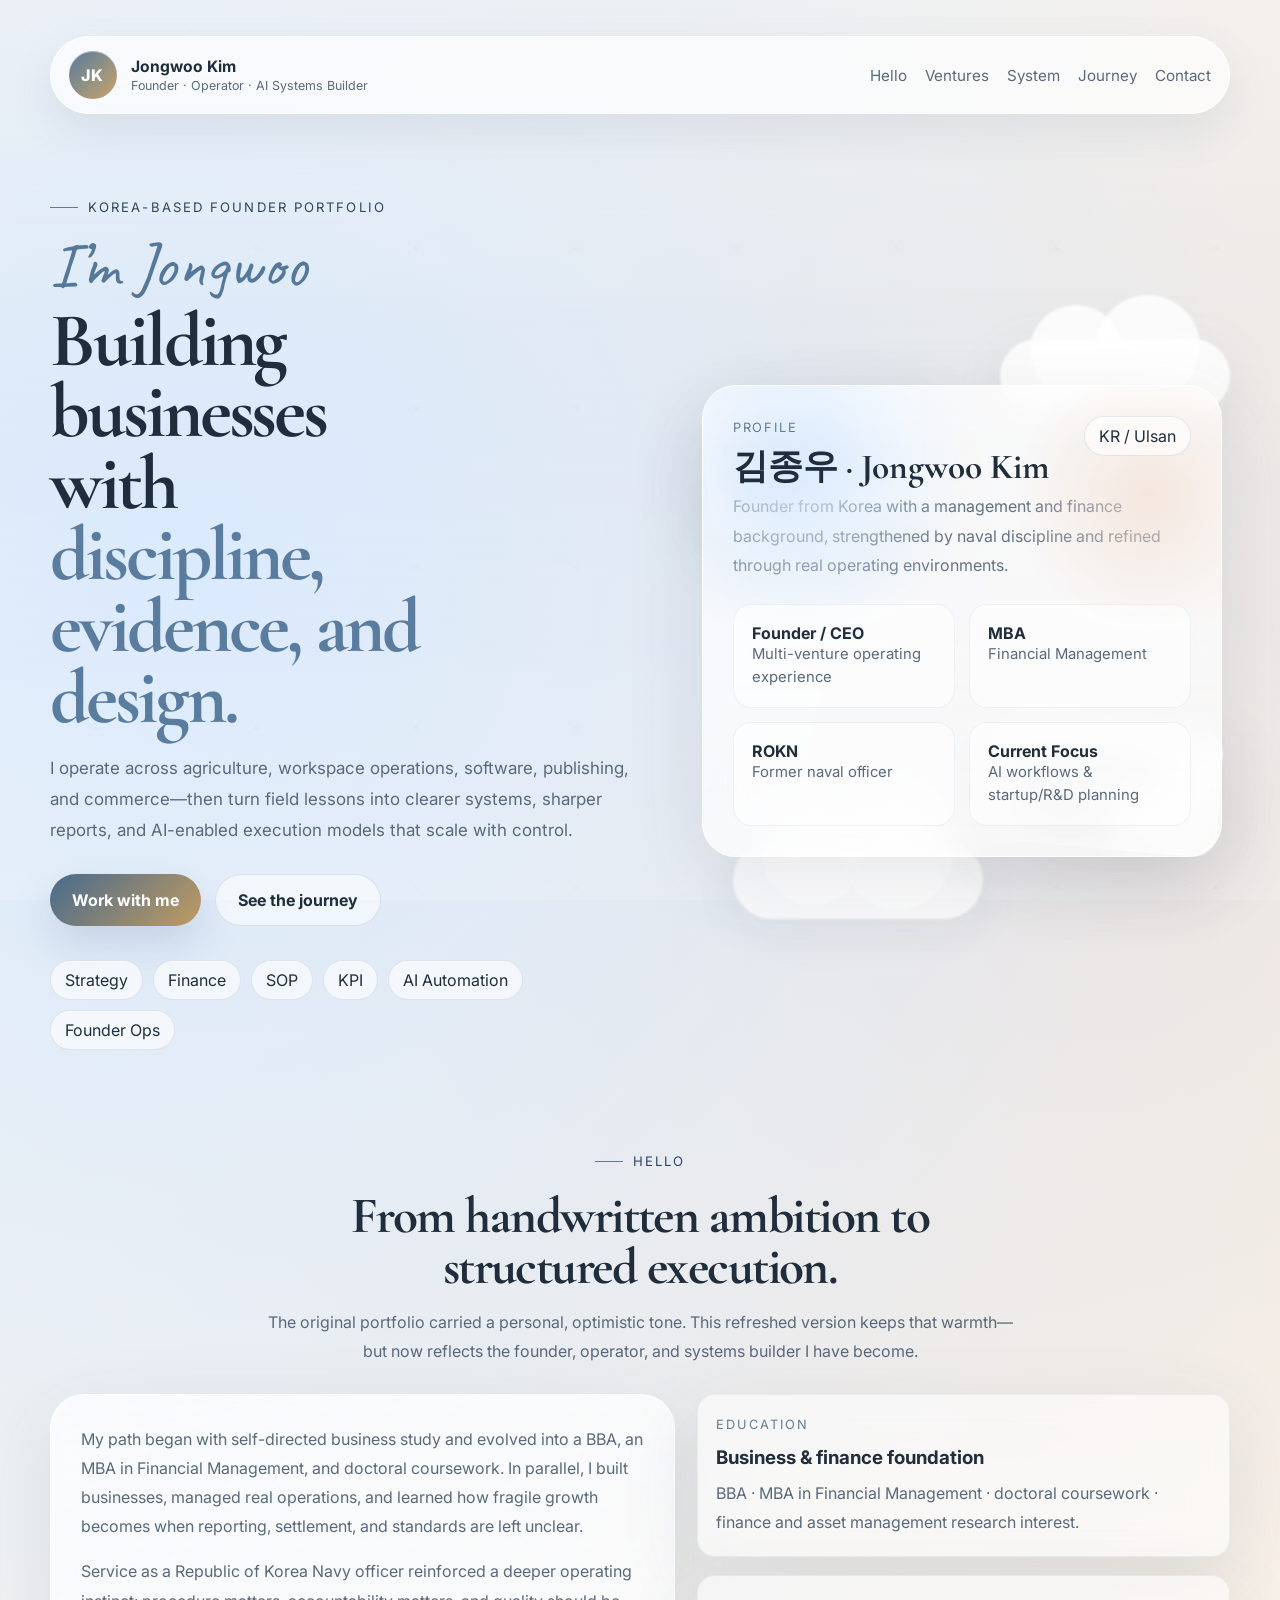
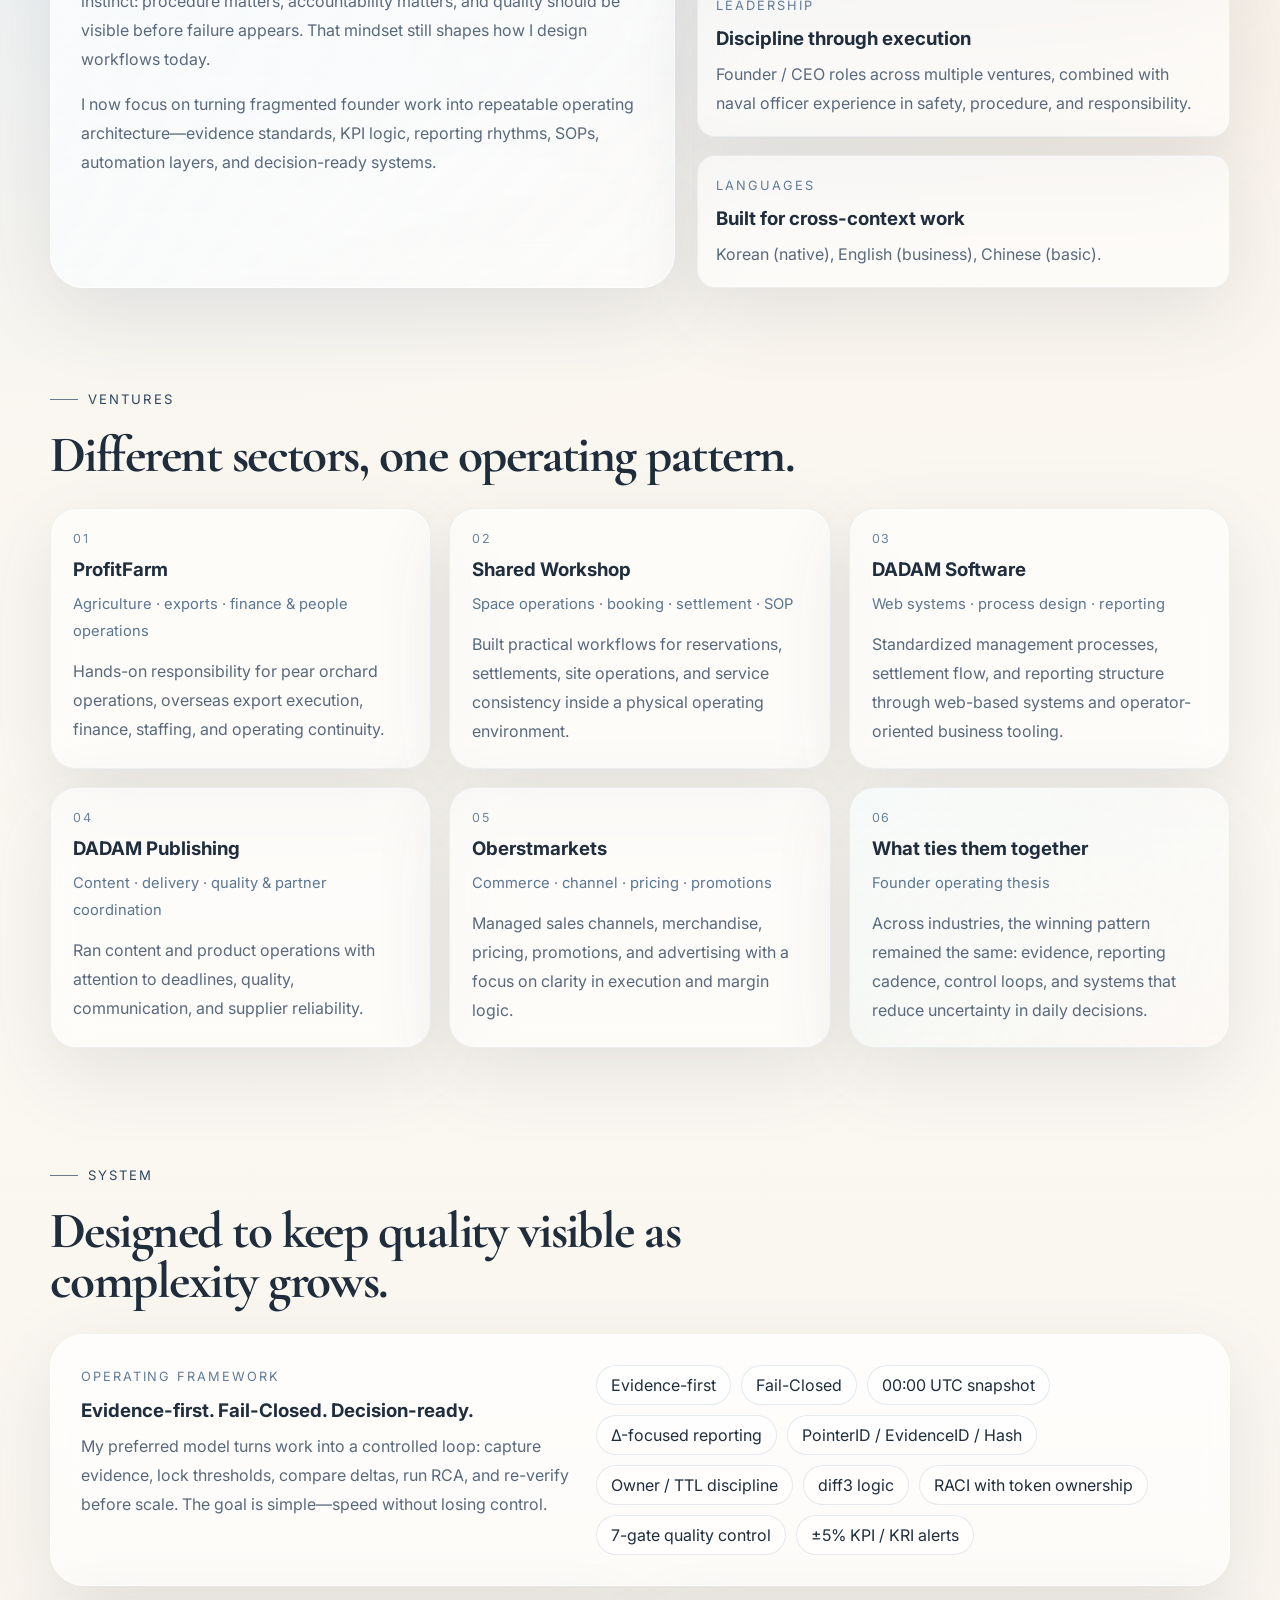
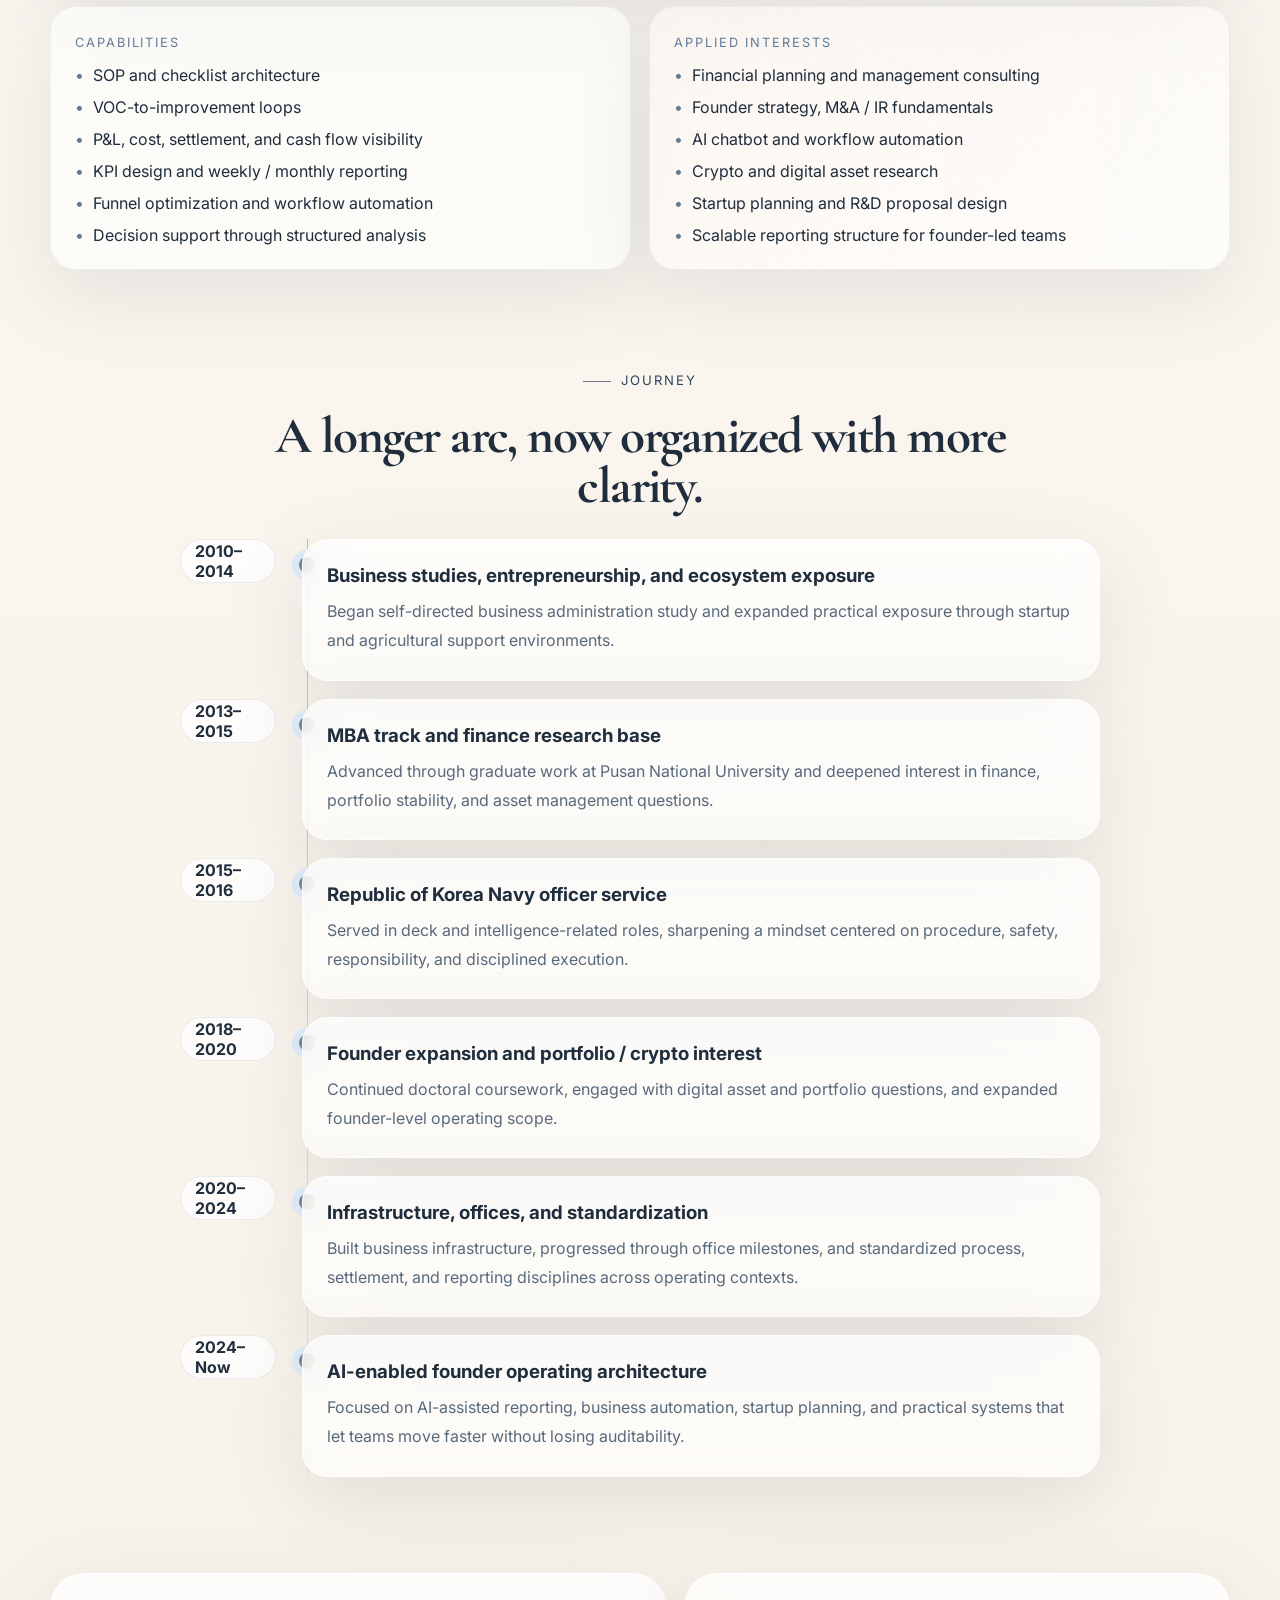
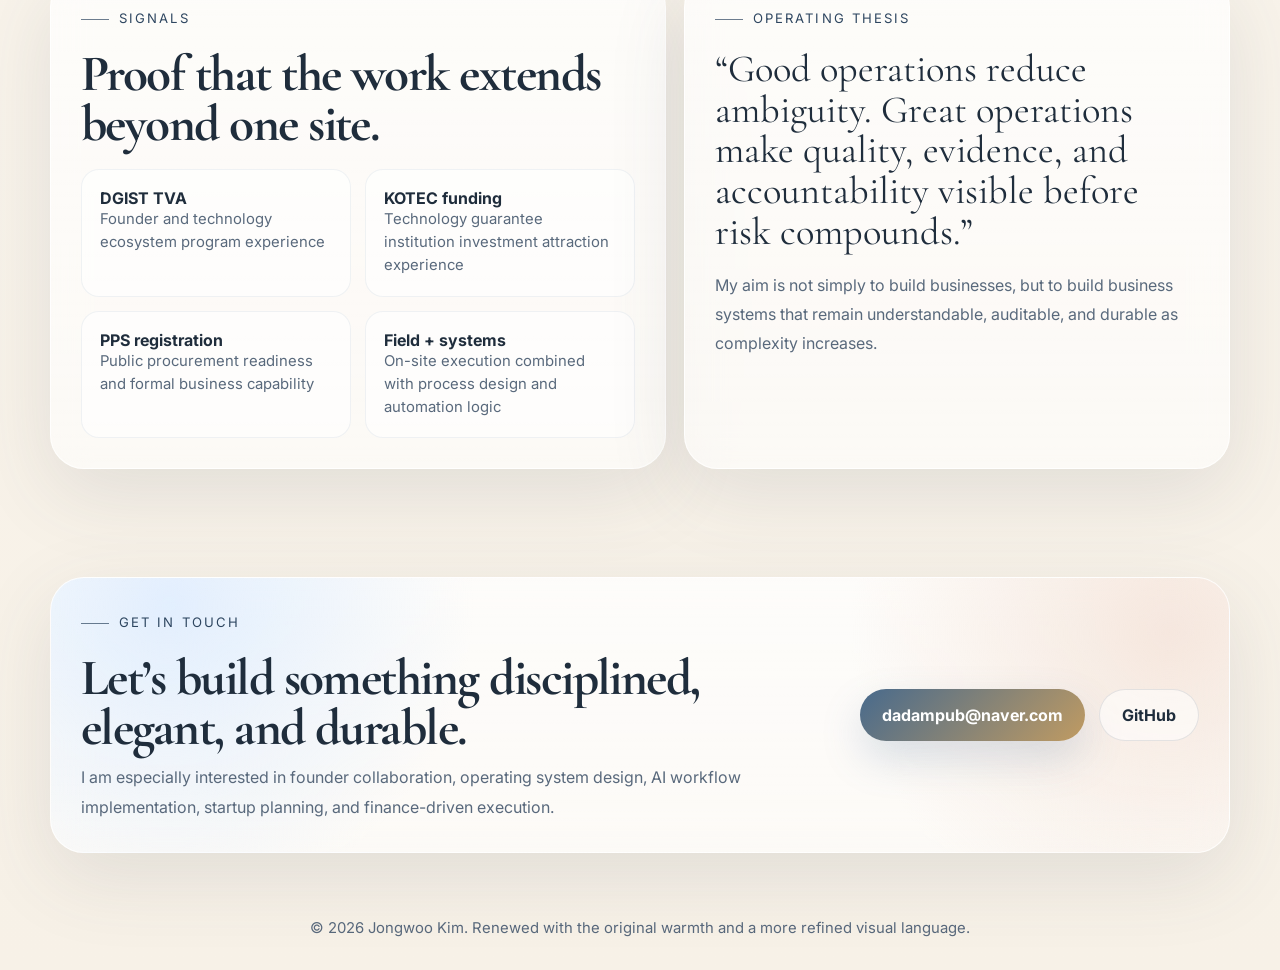
==== commit 6e326d9a: "Add files via upload" ====
--- a/index.html
+++ b/index.html
@@ -4,336 +4,336 @@
   <meta charset="UTF-8" />
   <meta name="viewport" content="width=device-width, initial-scale=1.0" />
   <meta name="description" content="Jongwoo Kim is a Korea-based founder, operator, and AI systems builder focused on evidence-driven operations, finance, automation, and venture building." />
-  <meta name="theme-color" content="#0b1020" />
+  <meta name="theme-color" content="#f4efe6" />
   <title>Jongwoo Kim | Founder · Operator · AI Systems Builder</title>
+  <link rel="preconnect" href="https://fonts.googleapis.com">
+  <link rel="preconnect" href="https://fonts.gstatic.com" crossorigin>
+  <link href="https://fonts.googleapis.com/css2?family=Cormorant+Garamond:wght@500;600;700&family=Inter:wght@400;500;600;700;800&family=Caveat:wght@600;700&display=swap" rel="stylesheet">
+  <link rel="icon" type="image/svg+xml" href="img/favicon.svg" />
   <link rel="stylesheet" href="css/styles.css" />
-  <link rel="icon" type="image/svg+xml" href="img/favicon.svg" />
 </head>
 <body>
-  <div class="site-shell">
-    <header class="site-header">
-      <a class="brand" href="#top">
+  <div class="page-bg"></div>
+  <div class="grain"></div>
+
+  <header class="site-header">
+    <div class="container nav-wrap">
+      <a class="brand" href="#top" aria-label="Go to top">
         <span class="brand-mark">JK</span>
-        <span class="brand-text">
+        <span class="brand-copy">
           <strong>Jongwoo Kim</strong>
           <small>Founder · Operator · AI Systems Builder</small>
         </span>
       </a>
       <nav class="nav">
-        <a href="#about">About</a>
+        <a href="#about">Hello</a>
         <a href="#ventures">Ventures</a>
-        <a href="#system">Operating System</a>
-        <a href="#timeline">Timeline</a>
+        <a href="#system">System</a>
+        <a href="#journey">Journey</a>
         <a href="#contact">Contact</a>
       </nav>
-    </header>
-
-    <main id="top">
-      <section class="hero section">
+    </div>
+  </header>
+
+  <main id="top">
+    <section class="hero section">
+      <div class="container hero-grid">
         <div class="hero-copy">
-          <p class="eyebrow">Korea-based founder profile</p>
-          <h1>
-            Building companies with
-            <span>discipline, evidence, and automation.</span>
-          </h1>
+          <p class="eyebrow">Korea-based founder portfolio</p>
+          <p class="handwriting">I’m Jongwoo</p>
+          <h1>Building businesses with <span>discipline, evidence, and design.</span></h1>
           <p class="lead">
-            I build and operate businesses across agriculture, workspace operations,
-            software, publishing, and commerce—then turn the lessons into scalable
-            systems, reporting frameworks, and AI-enabled operating workflows.
+            I operate across agriculture, workspace operations, software, publishing,
+            and commerce—then turn field lessons into clearer systems, sharper reports,
+            and AI-enabled execution models that scale with control.
           </p>
           <div class="hero-actions">
             <a class="button primary" href="#contact">Work with me</a>
-            <a class="button ghost" href="#ventures">See selected ventures</a>
-          </div>
-          <ul class="hero-metrics" aria-label="Highlights">
-            <li>
-              <strong>5</strong>
-              <span>Founder / CEO tracks</span>
-            </li>
-            <li>
-              <strong>MBA</strong>
-              <span>Financial Management</span>
-            </li>
-            <li>
-              <strong>ROKN</strong>
-              <span>Former naval officer</span>
-            </li>
-            <li>
-              <strong>AI Ops</strong>
-              <span>Automation & reporting design</span>
-            </li>
-          </ul>
-        </div>
-
-        <aside class="hero-panel">
-          <div class="profile-card">
-            <p class="card-label">Identity</p>
-            <h2>김종우 · Jongwoo Kim</h2>
-            <p>
-              Founder from Ulsan, Korea, with a management, finance, and execution-led
-              background spanning operations, venture building, and AI workflow design.
-            </p>
-            <div class="tag-grid">
-              <span>Strategy</span>
-              <span>Finance</span>
-              <span>SOP</span>
-              <span>KPI</span>
-              <span>AI Automation</span>
-              <span>Research Design</span>
-            </div>
-          </div>
-          <div class="signal-card">
-            <p class="card-label">Current focus</p>
-            <ul>
-              <li>Startup planning and R&amp;D proposal development</li>
-              <li>Evidence-driven operating systems for founder-led teams</li>
-              <li>AI learning roadmaps and hands-on business automation projects</li>
-            </ul>
-          </div>
-        </aside>
-      </section>
-
-      <section class="section" id="about">
+            <a class="button ghost" href="#journey">See the journey</a>
+          </div>
+
+          <div class="hero-ribbon">
+            <span>Strategy</span>
+            <span>Finance</span>
+            <span>SOP</span>
+            <span>KPI</span>
+            <span>AI Automation</span>
+            <span>Founder Ops</span>
+          </div>
+        </div>
+
+        <div class="hero-stage" aria-hidden="true">
+          <div class="cloud cloud-a"></div>
+          <div class="cloud cloud-b"></div>
+          <div class="cloud cloud-c"></div>
+          <div class="portrait-card">
+            <div class="portrait-top">
+              <div>
+                <p class="card-label">Profile</p>
+                <h2>김종우 · Jongwoo Kim</h2>
+              </div>
+              <span class="flag-chip">KR / Ulsan</span>
+            </div>
+            <p>
+              Founder from Korea with a management and finance background, strengthened
+              by naval discipline and refined through real operating environments.
+            </p>
+            <div class="portrait-grid">
+              <article>
+                <strong>Founder / CEO</strong>
+                <span>Multi-venture operating experience</span>
+              </article>
+              <article>
+                <strong>MBA</strong>
+                <span>Financial Management</span>
+              </article>
+              <article>
+                <strong>ROKN</strong>
+                <span>Former naval officer</span>
+              </article>
+              <article>
+                <strong>Current Focus</strong>
+                <span>AI workflows & startup/R&amp;D planning</span>
+              </article>
+            </div>
+          </div>
+          <div class="floating-note note-a">
+            <span>Current thesis</span>
+            <strong>Evidence-first execution for founder-led teams</strong>
+          </div>
+          <div class="floating-note note-b">
+            <span>Operating principle</span>
+            <strong>Reduce ambiguity before risk compounds.</strong>
+          </div>
+        </div>
+      </div>
+    </section>
+
+    <section class="section" id="about">
+      <div class="container">
+        <div class="section-heading centered">
+          <p class="eyebrow">Hello</p>
+          <h2>From handwritten ambition to structured execution.</h2>
+          <p>
+            The original portfolio carried a personal, optimistic tone. This refreshed
+            version keeps that warmth—but now reflects the founder, operator, and
+            systems builder I have become.
+          </p>
+        </div>
+
+        <div class="about-grid">
+          <article class="card narrative-card">
+            <p>
+              My path began with self-directed business study and evolved into a BBA,
+              an MBA in Financial Management, and doctoral coursework. In parallel, I
+              built businesses, managed real operations, and learned how fragile growth
+              becomes when reporting, settlement, and standards are left unclear.
+            </p>
+            <p>
+              Service as a Republic of Korea Navy officer reinforced a deeper operating
+              instinct: procedure matters, accountability matters, and quality should be
+              visible before failure appears. That mindset still shapes how I design
+              workflows today.
+            </p>
+            <p>
+              I now focus on turning fragmented founder work into repeatable operating
+              architecture—evidence standards, KPI logic, reporting rhythms, SOPs,
+              automation layers, and decision-ready systems.
+            </p>
+          </article>
+
+          <div class="about-stack">
+            <article class="card soft-card">
+              <p class="card-label">Education</p>
+              <h3>Business & finance foundation</h3>
+              <p>BBA · MBA in Financial Management · doctoral coursework · finance and asset management research interest.</p>
+            </article>
+            <article class="card soft-card">
+              <p class="card-label">Leadership</p>
+              <h3>Discipline through execution</h3>
+              <p>Founder / CEO roles across multiple ventures, combined with naval officer experience in safety, procedure, and responsibility.</p>
+            </article>
+            <article class="card soft-card">
+              <p class="card-label">Languages</p>
+              <h3>Built for cross-context work</h3>
+              <p>Korean (native), English (business), Chinese (basic).</p>
+            </article>
+          </div>
+        </div>
+      </div>
+    </section>
+
+    <section class="section highlight-band" id="ventures">
+      <div class="container">
         <div class="section-heading">
-          <p class="eyebrow">About</p>
-          <h2>From finance and field operations to AI-enabled execution.</h2>
-        </div>
-        <div class="about-grid">
-          <article class="card prose-card">
-            <p>
-              My academic route moved from a self-directed Bachelor of Business
-              Administration to an MBA in Financial Management at Pusan National
-              University, followed by doctoral coursework. My operating route ran in
-              parallel: entrepreneurship, finance, publishing, commerce, and process
-              design.
-            </p>
-            <p>
-              Service as a Republic of Korea Navy officer reinforced how I think about
-              safety, procedure, control, and accountability. Since then, I have applied
-              that discipline to business operations—especially in revenue structure,
-              reporting, standard operating procedures, cash flow visibility, and
-              execution quality.
-            </p>
-            <p>
-              Today I focus on founder-level system design: turning fragmented work into
-              repeatable workflows through evidence standards, KPI logic, automation,
-              and decision-ready reporting.
-            </p>
-          </article>
-          <div class="stack">
-            <article class="card highlight-card">
-              <h3>Education & research</h3>
-              <p>
-                BBA · MBA in Financial Management · doctoral coursework · thesis work on
-                delisting stock pricing and long-horizon portfolio questions.
-              </p>
-            </article>
-            <article class="card highlight-card">
-              <h3>Leadership background</h3>
-              <p>
-                Founder / CEO roles across multiple ventures, plus naval officer service
-                emphasizing procedure, operational safety, and disciplined execution.
-              </p>
-            </article>
-            <article class="card highlight-card">
-              <h3>Working languages</h3>
-              <p>
-                Korean (native), English (business), Chinese (basic).
-              </p>
-            </article>
-          </div>
-        </div>
-      </section>
-
-      <section class="section" id="ventures">
-        <div class="section-heading">
-          <p class="eyebrow">Selected ventures</p>
-          <h2>Operating experience across real businesses and delivery environments.</h2>
-        </div>
+          <p class="eyebrow">Ventures</p>
+          <h2>Different sectors, one operating pattern.</h2>
+        </div>
+
         <div class="venture-grid">
           <article class="card venture-card">
+            <span class="venture-index">01</span>
             <h3>ProfitFarm</h3>
-            <p class="venture-role">Agriculture · exports · finance & people ops</p>
-            <p>
-              Managed pear orchard operations with hands-on responsibility for overseas
-              exports, finance, staffing, and execution continuity.
-            </p>
-          </article>
-          <article class="card venture-card">
+            <p class="venture-role">Agriculture · exports · finance & people operations</p>
+            <p>Hands-on responsibility for pear orchard operations, overseas export execution, finance, staffing, and operating continuity.</p>
+          </article>
+          <article class="card venture-card">
+            <span class="venture-index">02</span>
             <h3>Shared Workshop</h3>
             <p class="venture-role">Space operations · booking · settlement · SOP</p>
-            <p>
-              Built practical workflows for facility operations, reservation handling,
-              settlement logic, and on-site standard operating procedures.
-            </p>
-          </article>
-          <article class="card venture-card">
+            <p>Built practical workflows for reservations, settlements, site operations, and service consistency inside a physical operating environment.</p>
+          </article>
+          <article class="card venture-card">
+            <span class="venture-index">03</span>
             <h3>DADAM Software</h3>
             <p class="venture-role">Web systems · process design · reporting</p>
-            <p>
-              Standardized operational processes, settlement flow, and reporting through
-              web-based management systems and founder-oriented business tooling.
-            </p>
-          </article>
-          <article class="card venture-card">
+            <p>Standardized management processes, settlement flow, and reporting structure through web-based systems and operator-oriented business tooling.</p>
+          </article>
+          <article class="card venture-card">
+            <span class="venture-index">04</span>
             <h3>DADAM Publishing</h3>
-            <p class="venture-role">Content · production ops · partner coordination</p>
-            <p>
-              Ran content and product operations with an emphasis on deadlines, quality,
-              communication, and dependable coordination with partners.
-            </p>
-          </article>
-          <article class="card venture-card">
+            <p class="venture-role">Content · delivery · quality & partner coordination</p>
+            <p>Ran content and product operations with attention to deadlines, quality, communication, and supplier reliability.</p>
+          </article>
+          <article class="card venture-card">
+            <span class="venture-index">05</span>
             <h3>Oberstmarkets</h3>
-            <p class="venture-role">Commerce · pricing · channel & promotion ops</p>
-            <p>
-              Operated channel management, merchandising, pricing, promotions, and
-              advertising with a focus on commercial execution and operating clarity.
-            </p>
-          </article>
-          <article class="card venture-card accent">
+            <p class="venture-role">Commerce · channel · pricing · promotions</p>
+            <p>Managed sales channels, merchandise, pricing, promotions, and advertising with a focus on clarity in execution and margin logic.</p>
+          </article>
+          <article class="card venture-card feature-card">
+            <span class="venture-index">06</span>
             <h3>What ties them together</h3>
-            <p class="venture-role">Execution thesis</p>
-            <p>
-              Different industries, same architecture: stronger evidence, clearer
-              reporting, tighter control loops, and systems that reduce ambiguity in
-              daily decisions.
-            </p>
-          </article>
-        </div>
-      </section>
-
-      <section class="section" id="system">
+            <p class="venture-role">Founder operating thesis</p>
+            <p>Across industries, the winning pattern remained the same: evidence, reporting cadence, control loops, and systems that reduce uncertainty in daily decisions.</p>
+          </article>
+        </div>
+      </div>
+    </section>
+
+    <section class="section" id="system">
+      <div class="container">
         <div class="section-heading">
-          <p class="eyebrow">Operating System</p>
-          <h2>An evidence-first framework for quality, control, and scale.</h2>
-        </div>
-        <div class="system-grid">
-          <article class="card system-card wide">
-            <h3>Execution principles</h3>
+          <p class="eyebrow">System</p>
+          <h2>Designed to keep quality visible as complexity grows.</h2>
+        </div>
+
+        <div class="system-shell">
+          <article class="card system-hero">
+            <div class="system-copy">
+              <p class="card-label">Operating framework</p>
+              <h3>Evidence-first. Fail-Closed. Decision-ready.</h3>
+              <p>
+                My preferred model turns work into a controlled loop: capture evidence,
+                lock thresholds, compare deltas, run RCA, and re-verify before scale.
+                The goal is simple—speed without losing control.
+              </p>
+            </div>
             <div class="pill-grid">
               <span>Evidence-first</span>
               <span>Fail-Closed</span>
-              <span>Snapshot at 00:00 UTC</span>
+              <span>00:00 UTC snapshot</span>
               <span>Δ-focused reporting</span>
               <span>PointerID / EvidenceID / Hash</span>
               <span>Owner / TTL discipline</span>
-              <span>diff3 thinking</span>
+              <span>diff3 logic</span>
               <span>RACI with token ownership</span>
               <span>7-gate quality control</span>
               <span>±5% KPI / KRI alerts</span>
             </div>
-            <p class="system-note">
-              My preferred operating model turns documentation, reporting, and execution
-              into a controlled loop: capture evidence, lock quality thresholds, review
-              deviations, run RCA, and re-verify before expansion.
-            </p>
-          </article>
-          <article class="card system-card">
-            <h3>Core capabilities</h3>
-            <ul class="clean-list">
-              <li>SOP and checklist architecture</li>
-              <li>VOC-to-improvement loops</li>
-              <li>P&amp;L, cost, settlement, and cash flow visibility</li>
-              <li>KPI design and weekly / monthly reporting</li>
-              <li>Funnel optimization and workflow automation</li>
-              <li>Decision support through structured data analysis</li>
-            </ul>
-          </article>
-          <article class="card system-card">
-            <h3>Applied interests</h3>
-            <ul class="clean-list">
-              <li>Financial planning and management consulting</li>
-              <li>Founder strategy, M&amp;A / IR fundamentals</li>
-              <li>AI chatbot and business automation systems</li>
-              <li>Crypto and digital asset research</li>
-              <li>R&amp;D planning for execution-heavy ventures</li>
-              <li>Scalable reporting structures for growing teams</li>
-            </ul>
-          </article>
-        </div>
-      </section>
-
-      <section class="section" id="timeline">
-        <div class="section-heading">
-          <p class="eyebrow">Timeline</p>
-          <h2>A condensed view of the path so far.</h2>
-        </div>
+          </article>
+
+          <div class="system-grid">
+            <article class="card system-card">
+              <p class="card-label">Capabilities</p>
+              <ul class="clean-list">
+                <li>SOP and checklist architecture</li>
+                <li>VOC-to-improvement loops</li>
+                <li>P&amp;L, cost, settlement, and cash flow visibility</li>
+                <li>KPI design and weekly / monthly reporting</li>
+                <li>Funnel optimization and workflow automation</li>
+                <li>Decision support through structured analysis</li>
+              </ul>
+            </article>
+            <article class="card system-card warm">
+              <p class="card-label">Applied interests</p>
+              <ul class="clean-list">
+                <li>Financial planning and management consulting</li>
+                <li>Founder strategy, M&amp;A / IR fundamentals</li>
+                <li>AI chatbot and workflow automation</li>
+                <li>Crypto and digital asset research</li>
+                <li>Startup planning and R&amp;D proposal design</li>
+                <li>Scalable reporting structure for founder-led teams</li>
+              </ul>
+            </article>
+          </div>
+        </div>
+      </div>
+    </section>
+
+    <section class="section" id="journey">
+      <div class="container">
+        <div class="section-heading centered">
+          <p class="eyebrow">Journey</p>
+          <h2>A longer arc, now organized with more clarity.</h2>
+        </div>
+
         <div class="timeline">
           <article class="timeline-item">
             <span class="year">2010–2014</span>
-            <div>
-              <h3>Business studies, entrepreneurship, and startup ecosystem exposure</h3>
-              <p>
-                Began self-directed business administration study, entered practical
-                entrepreneurship, and built early exposure to startup and agricultural
-                support environments.
-              </p>
+            <div class="timeline-card">
+              <h3>Business studies, entrepreneurship, and ecosystem exposure</h3>
+              <p>Began self-directed business administration study and expanded practical exposure through startup and agricultural support environments.</p>
             </div>
           </article>
           <article class="timeline-item">
             <span class="year">2013–2015</span>
-            <div>
-              <h3>MBA track and thesis work in financial management</h3>
-              <p>
-                Advanced into graduate work at Pusan National University and developed a
-                research base in finance and asset management questions.
-              </p>
+            <div class="timeline-card">
+              <h3>MBA track and finance research base</h3>
+              <p>Advanced through graduate work at Pusan National University and deepened interest in finance, portfolio stability, and asset management questions.</p>
             </div>
           </article>
           <article class="timeline-item">
             <span class="year">2015–2016</span>
-            <div>
+            <div class="timeline-card">
               <h3>Republic of Korea Navy officer service</h3>
-              <p>
-                Served in deck and intelligence-related roles, strengthening an operating
-                mindset centered on procedure, safety, responsibility, and discipline.
-              </p>
+              <p>Served in deck and intelligence-related roles, sharpening a mindset centered on procedure, safety, responsibility, and disciplined execution.</p>
             </div>
           </article>
           <article class="timeline-item">
             <span class="year">2018–2020</span>
-            <div>
-              <h3>Portfolio, crypto, and founder-level expansion</h3>
-              <p>
-                Continued doctoral coursework, engaged with digital asset and portfolio
-                topics, and expanded business execution with founding member formation.
-              </p>
+            <div class="timeline-card">
+              <h3>Founder expansion and portfolio / crypto interest</h3>
+              <p>Continued doctoral coursework, engaged with digital asset and portfolio questions, and expanded founder-level operating scope.</p>
             </div>
           </article>
           <article class="timeline-item">
             <span class="year">2020–2024</span>
-            <div>
-              <h3>Business infrastructure, office buildout, and organizational standardization</h3>
-              <p>
-                Progressed through structured company operations, office build and
-                relocation milestones, and standardization of process, settlement, and
-                reporting across operating entities.
-              </p>
-            </div>
-          </article>
-          <article class="timeline-item">
-            <span class="year">2024–present</span>
-            <div>
-              <h3>AI-enabled execution systems and founder operating architecture</h3>
-              <p>
-                Focused on AI-assisted reporting, process automation, startup planning,
-                and building practical operating systems that help founder-led teams move
-                faster without losing control.
-              </p>
-            </div>
-          </article>
-        </div>
-      </section>
-
-      <section class="section split-section">
-        <article class="card credential-card">
-          <p class="eyebrow">Additional signals</p>
-          <h2>Track record beyond the website.</h2>
-          <div class="credential-grid">
+            <div class="timeline-card">
+              <h3>Infrastructure, offices, and standardization</h3>
+              <p>Built business infrastructure, progressed through office milestones, and standardized process, settlement, and reporting disciplines across operating contexts.</p>
+            </div>
+          </article>
+          <article class="timeline-item">
+            <span class="year">2024–Now</span>
+            <div class="timeline-card">
+              <h3>AI-enabled founder operating architecture</h3>
+              <p>Focused on AI-assisted reporting, business automation, startup planning, and practical systems that let teams move faster without losing auditability.</p>
+            </div>
+          </article>
+        </div>
+      </div>
+    </section>
+
+    <section class="section credentials-section">
+      <div class="container credentials-grid">
+        <article class="card credentials-card">
+          <p class="eyebrow">Signals</p>
+          <h2>Proof that the work extends beyond one site.</h2>
+          <div class="signal-grid">
             <div>
               <strong>DGIST TVA</strong>
-              <span>Founder / technology ecosystem program experience</span>
+              <span>Founder and technology ecosystem program experience</span>
             </div>
             <div>
               <strong>KOTEC funding</strong>
@@ -345,7 +345,7 @@
             </div>
             <div>
               <strong>Field + systems</strong>
-              <span>On-site operations combined with process design and automation</span>
+              <span>On-site execution combined with process design and automation logic</span>
             </div>
           </div>
         </article>
@@ -353,38 +353,43 @@
         <article class="card quote-card">
           <p class="eyebrow">Operating thesis</p>
           <blockquote>
-            “Good operations reduce ambiguity. Great operations make quality, evidence,
-            and accountability visible before risk compounds.”
+            “Good operations reduce ambiguity. Great operations make quality,
+            evidence, and accountability visible before risk compounds.”
           </blockquote>
           <p>
-            My goal is not only to build businesses, but to build business systems that
-            remain understandable, auditable, and scalable as complexity increases.
+            My aim is not simply to build businesses, but to build business systems that
+            remain understandable, auditable, and durable as complexity increases.
           </p>
         </article>
-      </section>
-
-      <section class="section contact-section" id="contact">
-        <div class="section-heading">
-          <p class="eyebrow">Contact</p>
-          <h2>Let’s build something disciplined and durable.</h2>
-        </div>
-        <div class="contact-card card">
-          <p>
-            I am especially interested in founder collaboration, operating system design,
-            AI workflow implementation, startup planning, and finance-driven execution.
-          </p>
+      </div>
+    </section>
+
+    <section class="section contact-section" id="contact">
+      <div class="container">
+        <div class="contact-panel card">
+          <div class="contact-copy">
+            <p class="eyebrow">Get in touch</p>
+            <h2>Let’s build something disciplined, elegant, and durable.</h2>
+            <p>
+              I am especially interested in founder collaboration, operating system
+              design, AI workflow implementation, startup planning, and finance-driven
+              execution.
+            </p>
+          </div>
           <div class="contact-actions">
             <a class="button primary" href="mailto:dadampub@naver.com">dadampub@naver.com</a>
             <a class="button ghost" href="https://github.com/oberstmarkts" target="_blank" rel="noreferrer">GitHub</a>
           </div>
         </div>
-      </section>
-    </main>
-
-    <footer class="site-footer">
-      <p>© <span id="year">2026</span> Jongwoo Kim. Built as a modern founder portfolio.</p>
-    </footer>
-  </div>
+      </div>
+    </section>
+  </main>
+
+  <footer class="site-footer">
+    <div class="container footer-wrap">
+      <p>© <span id="year">2026</span> Jongwoo Kim. Renewed with the original warmth and a more refined visual language.</p>
+    </div>
+  </footer>
 
   <script>
     document.getElementById('year').textContent = new Date().getFullYear();
--- a/css/styles.css
+++ b/css/styles.css
@@ -1,18 +1,22 @@
 :root {
-  --bg: #081122;
-  --bg-soft: rgba(18, 28, 52, 0.88);
-  --panel: rgba(14, 22, 42, 0.74);
-  --panel-strong: rgba(15, 24, 46, 0.94);
-  --line: rgba(255, 255, 255, 0.08);
-  --text: #e8eefb;
-  --muted: #9fb0d1;
-  --accent: #7dd3fc;
-  --accent-2: #c084fc;
-  --accent-3: #34d399;
-  --shadow: 0 24px 80px rgba(0, 0, 0, 0.35);
-  --radius-xl: 28px;
-  --radius-lg: 22px;
-  --radius-md: 16px;
+  --bg: #f7f1e6;
+  --bg-2: #fdf9f3;
+  --ink: #1f2d3c;
+  --ink-soft: #59697c;
+  --line: rgba(48, 69, 92, 0.12);
+  --panel: rgba(255, 255, 255, 0.72);
+  --panel-strong: rgba(255, 255, 255, 0.88);
+  --shadow: 0 24px 80px rgba(65, 71, 91, 0.12);
+  --shadow-soft: 0 18px 42px rgba(103, 112, 136, 0.12);
+  --gold: #c8a46a;
+  --navy: #2e4660;
+  --sky: #d7e9ff;
+  --sky-2: #edf6ff;
+  --blush: #f2dfd3;
+  --mint: #dfeee8;
+  --radius-xl: 34px;
+  --radius-lg: 24px;
+  --radius-md: 18px;
   --max: 1180px;
 }
 
@@ -26,14 +30,52 @@
 
 body {
   margin: 0;
-  font-family: Inter, "Segoe UI", Roboto, "Noto Sans KR", Apple SD Gothic Neo, Arial, sans-serif;
-  color: var(--text);
+  color: var(--ink);
+  font-family: Inter, "Noto Sans KR", "Segoe UI", Arial, sans-serif;
   background:
-    radial-gradient(circle at 15% 20%, rgba(125, 211, 252, 0.18), transparent 24%),
-    radial-gradient(circle at 85% 10%, rgba(192, 132, 252, 0.16), transparent 20%),
-    radial-gradient(circle at 55% 80%, rgba(52, 211, 153, 0.10), transparent 24%),
-    linear-gradient(180deg, #050b16 0%, #0a1326 40%, #09101f 100%);
+    radial-gradient(circle at 15% 10%, rgba(215, 233, 255, 0.95), transparent 28%),
+    radial-gradient(circle at 85% 14%, rgba(242, 223, 211, 0.7), transparent 22%),
+    linear-gradient(180deg, #f6f0e5 0%, #fbf8f2 42%, #f7f1e7 100%);
   min-height: 100vh;
+  overflow-x: hidden;
+}
+
+body::before {
+  content: "";
+  position: fixed;
+  inset: 0;
+  pointer-events: none;
+  background: linear-gradient(180deg, rgba(255,255,255,0.24), transparent 40%, rgba(255,255,255,0.16));
+}
+
+.page-bg {
+  position: fixed;
+  inset: 0;
+  pointer-events: none;
+  background-image:
+    linear-gradient(rgba(255,255,255,0.12) 1px, transparent 1px),
+    linear-gradient(90deg, rgba(255,255,255,0.12) 1px, transparent 1px);
+  background-size: 40px 40px;
+  mask-image: linear-gradient(180deg, rgba(0,0,0,0.18), transparent 60%);
+  opacity: 0.3;
+}
+
+.grain {
+  position: fixed;
+  inset: 0;
+  pointer-events: none;
+  opacity: 0.06;
+  background-image:
+    radial-gradient(circle at 20% 20%, #000 0.5px, transparent 0.8px),
+    radial-gradient(circle at 80% 30%, #000 0.5px, transparent 0.8px),
+    radial-gradient(circle at 35% 75%, #000 0.5px, transparent 0.8px),
+    radial-gradient(circle at 60% 55%, #000 0.6px, transparent 0.9px);
+  background-size: 160px 160px;
+}
+
+img {
+  max-width: 100%;
+  display: block;
 }
 
 a {
@@ -43,13 +85,13 @@
 
 p {
   margin: 0;
-  color: var(--muted);
-  line-height: 1.75;
+  color: var(--ink-soft);
+  line-height: 1.82;
 }
 
 h1, h2, h3, strong {
-  color: var(--text);
   margin: 0;
+  color: var(--ink);
 }
 
 ul {
@@ -57,27 +99,34 @@
   padding: 0;
 }
 
-.site-shell {
-  width: min(calc(100% - 40px), var(--max));
+.container {
+  width: min(calc(100% - 36px), var(--max));
   margin: 0 auto;
-  padding-bottom: 48px;
+}
+
+.section {
+  padding: 96px 0 0;
+  position: relative;
 }
 
 .site-header {
   position: sticky;
-  top: 14px;
-  z-index: 30;
-  margin-top: 18px;
-  padding: 14px 18px;
+  top: 18px;
+  z-index: 50;
+  padding-top: 18px;
+}
+
+.nav-wrap {
   display: flex;
   align-items: center;
   justify-content: space-between;
   gap: 20px;
-  border: 1px solid var(--line);
-  background: rgba(8, 17, 34, 0.72);
-  backdrop-filter: blur(20px);
+  padding: 14px 18px;
+  background: rgba(255, 255, 255, 0.68);
+  border: 1px solid rgba(255,255,255,0.9);
   border-radius: 999px;
-  box-shadow: var(--shadow);
+  box-shadow: var(--shadow-soft);
+  backdrop-filter: blur(18px);
 }
 
 .brand {
@@ -87,24 +136,29 @@
 }
 
 .brand-mark {
-  width: 46px;
-  height: 46px;
+  width: 48px;
+  height: 48px;
   border-radius: 50%;
   display: grid;
   place-items: center;
   font-weight: 800;
   letter-spacing: 0.08em;
-  color: #09101f;
-  background: linear-gradient(135deg, var(--accent) 0%, var(--accent-2) 100%);
-}
-
-.brand-text {
+  color: white;
+  background: linear-gradient(135deg, #577b9e 0%, #c8a46a 100%);
+  box-shadow: inset 0 1px 0 rgba(255,255,255,0.4);
+}
+
+.brand-copy {
   display: grid;
   gap: 2px;
 }
 
-.brand-text small {
-  color: var(--muted);
+.brand-copy strong {
+  font-size: 0.98rem;
+}
+
+.brand-copy small {
+  color: var(--ink-soft);
   font-size: 0.78rem;
 }
 
@@ -116,23 +170,26 @@
 }
 
 .nav a {
-  color: var(--muted);
   font-size: 0.95rem;
+  color: var(--ink-soft);
+  transition: color 0.2s ease, transform 0.2s ease;
 }
 
 .nav a:hover {
-  color: var(--text);
-}
-
-.section {
-  padding: 84px 0 0;
+  color: var(--ink);
+  transform: translateY(-1px);
 }
 
 .hero {
   min-height: calc(100vh - 120px);
-  display: grid;
-  grid-template-columns: 1.2fr 0.8fr;
-  gap: 36px;
+  display: flex;
+  align-items: center;
+}
+
+.hero-grid {
+  display: grid;
+  grid-template-columns: 1.06fr 0.94fr;
+  gap: 38px;
   align-items: center;
 }
 
@@ -140,11 +197,11 @@
   display: inline-flex;
   align-items: center;
   gap: 10px;
-  color: var(--accent);
-  font-size: 0.84rem;
+  margin-bottom: 18px;
+  color: var(--navy);
+  font-size: 0.82rem;
+  letter-spacing: 0.16em;
   text-transform: uppercase;
-  letter-spacing: 0.16em;
-  margin-bottom: 18px;
 }
 
 .eyebrow::before {
@@ -152,253 +209,481 @@
   width: 28px;
   height: 1px;
   background: currentColor;
-  opacity: 0.8;
+  opacity: 0.7;
+}
+
+.handwriting {
+  font-family: "Caveat", cursive;
+  font-size: clamp(2.6rem, 5vw, 4.8rem);
+  line-height: 0.9;
+  color: #54779a;
+  margin-bottom: 10px;
+}
+
+.hero h1,
+.section-heading h2,
+.contact-copy h2,
+.credentials-card h2,
+.quote-card blockquote {
+  font-family: "Cormorant Garamond", serif;
 }
 
 .hero h1 {
-  font-size: clamp(2.7rem, 5vw, 5.6rem);
-  line-height: 1.04;
+  font-size: clamp(3.2rem, 6vw, 6rem);
+  line-height: 0.93;
   letter-spacing: -0.04em;
-  max-width: 11ch;
+  max-width: 10ch;
 }
 
 .hero h1 span {
-  background: linear-gradient(135deg, #ffffff 0%, var(--accent) 48%, var(--accent-2) 100%);
-  -webkit-background-clip: text;
-  background-clip: text;
-  color: transparent;
+  color: #5a7d9f;
 }
 
 .lead {
-  margin-top: 22px;
-  max-width: 62ch;
-  font-size: 1.07rem;
+  margin-top: 20px;
+  font-size: 1.06rem;
+  max-width: 60ch;
 }
 
 .hero-actions,
 .contact-actions {
-  margin-top: 30px;
   display: flex;
   flex-wrap: wrap;
   gap: 14px;
 }
 
+.hero-actions {
+  margin-top: 28px;
+}
+
 .button {
+  min-height: 52px;
+  padding: 0 22px;
+  border-radius: 999px;
   display: inline-flex;
   align-items: center;
   justify-content: center;
-  min-height: 50px;
-  padding: 0 20px;
-  border-radius: 999px;
   font-weight: 700;
-  border: 1px solid transparent;
-  transition: transform 0.2s ease, border-color 0.2s ease, background 0.2s ease;
+  transition: transform 0.2s ease, box-shadow 0.2s ease, border-color 0.2s ease;
 }
 
 .button:hover {
-  transform: translateY(-1px);
+  transform: translateY(-2px);
 }
 
 .button.primary {
-  color: #06101f;
-  background: linear-gradient(135deg, var(--accent) 0%, var(--accent-3) 100%);
+  color: #fff;
+  background: linear-gradient(135deg, #486a8c 0%, #c09b62 100%);
+  box-shadow: 0 18px 40px rgba(90, 125, 159, 0.22);
 }
 
 .button.ghost {
-  background: rgba(255, 255, 255, 0.02);
-  color: var(--text);
-  border-color: var(--line);
-}
-
-.hero-metrics {
+  color: var(--ink);
+  border: 1px solid var(--line);
+  background: rgba(255, 255, 255, 0.56);
+}
+
+.hero-ribbon {
   margin-top: 34px;
-  display: grid;
-  grid-template-columns: repeat(4, minmax(0, 1fr));
-  gap: 14px;
-  list-style: none;
-}
-
-.hero-metrics li,
-.card {
-  border: 1px solid var(--line);
-  background: linear-gradient(180deg, rgba(255, 255, 255, 0.04), rgba(255, 255, 255, 0.02));
-  backdrop-filter: blur(14px);
-  box-shadow: var(--shadow);
-}
-
-.hero-metrics li {
-  padding: 18px;
-  border-radius: var(--radius-md);
-}
-
-.hero-metrics strong {
-  display: block;
-  font-size: 1.15rem;
-  margin-bottom: 8px;
-}
-
-.hero-metrics span {
-  display: block;
-  color: var(--muted);
-  font-size: 0.9rem;
-  line-height: 1.45;
-}
-
-.hero-panel {
-  display: grid;
-  gap: 18px;
-}
-
-.profile-card,
-.signal-card,
-.prose-card,
-.highlight-card,
-.venture-card,
-.system-card,
-.credential-card,
-.quote-card,
-.contact-card {
-  padding: 28px;
-  border-radius: var(--radius-xl);
-}
-
-.card-label {
-  color: var(--accent);
-  font-size: 0.82rem;
-  text-transform: uppercase;
-  letter-spacing: 0.14em;
-  margin-bottom: 14px;
-}
-
-.profile-card h2 {
-  font-size: 2rem;
-  margin-bottom: 12px;
-}
-
-.tag-grid,
-.pill-grid,
-.credential-grid {
   display: flex;
   flex-wrap: wrap;
   gap: 10px;
 }
 
-.tag-grid {
-  margin-top: 22px;
-}
-
-.tag-grid span,
-.pill-grid span {
-  padding: 10px 14px;
+.hero-ribbon span,
+.pill-grid span,
+.flag-chip {
+  display: inline-flex;
+  align-items: center;
+  min-height: 40px;
+  padding: 0 14px;
   border-radius: 999px;
-  border: 1px solid rgba(255, 255, 255, 0.08);
-  background: rgba(255, 255, 255, 0.03);
-  color: var(--text);
+  border: 1px solid rgba(72, 106, 140, 0.14);
+  background: rgba(255, 255, 255, 0.62);
+  box-shadow: inset 0 1px 0 rgba(255,255,255,0.7);
+}
+
+.hero-stage {
+  position: relative;
+  min-height: 680px;
+  display: flex;
+  align-items: center;
+  justify-content: center;
+}
+
+.cloud {
+  position: absolute;
+  border-radius: 999px;
+  background: rgba(255, 255, 255, 0.8);
+  filter: blur(1px);
+  box-shadow: 0 14px 50px rgba(136, 155, 176, 0.12);
+}
+
+.cloud::before,
+.cloud::after {
+  content: "";
+  position: absolute;
+  border-radius: 50%;
+  background: inherit;
+}
+
+.cloud-a {
+  width: 230px;
+  height: 74px;
+  top: 58px;
+  right: 0;
+}
+
+.cloud-a::before {
+  width: 92px;
+  height: 92px;
+  left: 30px;
+  top: -34px;
+}
+
+.cloud-a::after {
+  width: 104px;
+  height: 104px;
+  right: 30px;
+  top: -44px;
+}
+
+.cloud-b {
+  width: 170px;
+  height: 58px;
+  left: 14px;
+  top: 200px;
+  opacity: 0.85;
+}
+
+.cloud-b::before {
+  width: 70px;
+  height: 70px;
+  left: 18px;
+  top: -26px;
+}
+
+.cloud-b::after {
+  width: 82px;
+  height: 82px;
+  right: 18px;
+  top: -34px;
+}
+
+.cloud-c {
+  width: 250px;
+  height: 78px;
+  left: 40px;
+  bottom: 42px;
+  opacity: 0.92;
+}
+
+.cloud-c::before {
+  width: 100px;
+  height: 100px;
+  left: 30px;
+  top: -36px;
+}
+
+.cloud-c::after {
+  width: 112px;
+  height: 112px;
+  right: 30px;
+  top: -44px;
+}
+
+.card,
+.portrait-card,
+.floating-note,
+.timeline-card {
+  border: 1px solid rgba(255,255,255,0.78);
+  background: linear-gradient(180deg, rgba(255,255,255,0.74), rgba(255,255,255,0.58));
+  backdrop-filter: blur(18px);
+  box-shadow: var(--shadow);
+}
+
+.portrait-card {
+  position: relative;
+  z-index: 2;
+  width: min(100%, 520px);
+  padding: 30px;
+  border-radius: 34px;
+  overflow: hidden;
+}
+
+.portrait-card::before {
+  content: "";
+  position: absolute;
+  inset: 0;
+  background:
+    radial-gradient(circle at 18% 18%, rgba(215, 233, 255, 0.88), transparent 30%),
+    radial-gradient(circle at 86% 24%, rgba(242, 223, 211, 0.7), transparent 24%),
+    linear-gradient(180deg, rgba(255,255,255,0.0), rgba(255,255,255,0.18));
+  pointer-events: none;
+}
+
+.portrait-top,
+.portrait-grid,
+.floating-note,
+.system-hero,
+.contact-panel,
+.credentials-grid,
+.about-grid,
+.system-grid,
+.signal-grid {
+  position: relative;
+  z-index: 1;
+}
+
+.portrait-top {
+  display: flex;
+  align-items: flex-start;
+  justify-content: space-between;
+  gap: 16px;
+}
+
+.card-label {
+  margin-bottom: 10px;
+  font-size: 0.8rem;
+  color: #617c98;
+  letter-spacing: 0.15em;
+  text-transform: uppercase;
+}
+
+.portrait-card h2 {
+  font-family: "Cormorant Garamond", serif;
+  font-size: 2.2rem;
+  line-height: 1;
+  margin-bottom: 8px;
+}
+
+.portrait-grid {
+  margin-top: 24px;
+  display: grid;
+  grid-template-columns: repeat(2, minmax(0, 1fr));
+  gap: 14px;
+}
+
+.portrait-grid article,
+.soft-card,
+.venture-card,
+.system-card,
+.signal-grid div {
+  padding: 18px;
+  border-radius: var(--radius-md);
+  background: rgba(255, 255, 255, 0.58);
+  border: 1px solid rgba(72, 106, 140, 0.08);
+}
+
+.portrait-grid strong,
+.signal-grid strong,
+.venture-index,
+.year {
+  display: block;
+}
+
+.portrait-grid span,
+.signal-grid span {
+  margin-top: 6px;
+  color: var(--ink-soft);
+  line-height: 1.55;
+  font-size: 0.93rem;
+}
+
+.floating-note {
+  position: absolute;
+  width: 220px;
+  padding: 16px 18px;
+  border-radius: 22px;
+}
+
+.floating-note span {
+  display: block;
+  margin-bottom: 6px;
+  font-size: 0.75rem;
+  letter-spacing: 0.14em;
+  text-transform: uppercase;
+  color: #69839e;
+}
+
+.floating-note strong {
+  line-height: 1.45;
+}
+
+.note-a {
+  top: 112px;
+  left: 12px;
+  transform: rotate(-5deg);
+}
+
+.note-b {
+  right: 10px;
+  bottom: 112px;
+  transform: rotate(5deg);
+}
+
+.section-heading {
+  max-width: 760px;
+  margin-bottom: 28px;
+}
+
+.section-heading.centered {
+  margin-inline: auto;
+  text-align: center;
+}
+
+.section-heading.centered .eyebrow {
+  justify-content: center;
+}
+
+.section-heading h2,
+.contact-copy h2,
+.credentials-card h2 {
+  font-size: clamp(2.3rem, 4vw, 4rem);
+  line-height: 0.98;
+  letter-spacing: -0.03em;
+}
+
+.section-heading p:last-child {
+  margin-top: 16px;
+}
+
+.about-grid {
+  display: grid;
+  grid-template-columns: 1.08fr 0.92fr;
+  gap: 22px;
+}
+
+.narrative-card,
+.credentials-card,
+.quote-card,
+.contact-panel,
+.system-hero {
+  padding: 30px;
+  border-radius: var(--radius-xl);
+}
+
+.narrative-card {
+  background:
+    linear-gradient(180deg, rgba(255,255,255,0.76), rgba(255,255,255,0.62)),
+    linear-gradient(135deg, rgba(215, 233, 255, 0.3), rgba(255,255,255,0));
+}
+
+.narrative-card p + p {
+  margin-top: 16px;
+}
+
+.about-stack {
+  display: grid;
+  gap: 18px;
+}
+
+.soft-card h3,
+.venture-card h3,
+.timeline-card h3,
+.system-hero h3,
+.contact-copy h2 {
+  margin-bottom: 10px;
+}
+
+.highlight-band {
+  padding-bottom: 16px;
+}
+
+.venture-grid {
+  display: grid;
+  grid-template-columns: repeat(3, minmax(0, 1fr));
+  gap: 18px;
+}
+
+.venture-card {
+  padding: 22px;
+  border-radius: 26px;
+  min-height: 250px;
+  transition: transform 0.25s ease, box-shadow 0.25s ease;
+}
+
+.venture-card:hover {
+  transform: translateY(-6px);
+  box-shadow: 0 28px 64px rgba(103, 112, 136, 0.18);
+}
+
+.venture-index {
+  margin-bottom: 12px;
+  font-size: 0.78rem;
+  letter-spacing: 0.14em;
+  color: #6b849e;
+}
+
+.venture-role {
+  margin: 4px 0 12px;
+  color: #5b7690;
   font-size: 0.92rem;
 }
 
-.signal-card ul,
+.feature-card {
+  background: linear-gradient(180deg, rgba(255,255,255,0.68), rgba(255,255,255,0.56)), linear-gradient(135deg, rgba(223, 238, 232, 0.78), rgba(242, 223, 211, 0.35));
+}
+
+.system-shell {
+  display: grid;
+  gap: 20px;
+}
+
+.system-hero {
+  display: grid;
+  grid-template-columns: 0.9fr 1.1fr;
+  gap: 22px;
+}
+
+.pill-grid {
+  display: flex;
+  flex-wrap: wrap;
+  gap: 10px;
+  align-content: flex-start;
+}
+
+.system-grid {
+  display: grid;
+  grid-template-columns: repeat(2, minmax(0, 1fr));
+  gap: 18px;
+}
+
+.system-card {
+  padding: 24px;
+  border-radius: 26px;
+}
+
+.system-card.warm {
+  background: linear-gradient(180deg, rgba(255,255,255,0.56), rgba(255,255,255,0.64)), linear-gradient(135deg, rgba(242, 223, 211, 0.55), rgba(255,255,255,0.0));
+}
+
 .clean-list {
   list-style: none;
 }
 
-.signal-card li,
 .clean-list li {
   position: relative;
   padding-left: 18px;
-  color: var(--muted);
-  line-height: 1.7;
-}
-
-.signal-card li + li,
+}
+
 .clean-list li + li {
   margin-top: 12px;
 }
 
-.signal-card li::before,
 .clean-list li::before {
   content: "•";
   position: absolute;
   left: 0;
-  color: var(--accent);
-}
-
-.section-heading {
-  max-width: 760px;
-  margin-bottom: 28px;
-}
-
-.section-heading h2 {
-  font-size: clamp(2rem, 4vw, 3rem);
-  line-height: 1.15;
-  letter-spacing: -0.03em;
-}
-
-.about-grid,
-.system-grid,
-.split-section {
-  display: grid;
-  gap: 18px;
-}
-
-.about-grid {
-  grid-template-columns: 1.2fr 0.8fr;
-}
-
-.stack {
-  display: grid;
-  gap: 18px;
-}
-
-.highlight-card h3,
-.system-card h3,
-.venture-card h3,
-.timeline-item h3,
-.credential-card h2 {
-  font-size: 1.25rem;
-  margin-bottom: 12px;
-}
-
-.prose-card {
-  background: linear-gradient(180deg, rgba(125, 211, 252, 0.08), rgba(255, 255, 255, 0.02));
-}
-
-.prose-card p + p {
-  margin-top: 16px;
-}
-
-.venture-grid {
-  display: grid;
-  grid-template-columns: repeat(3, minmax(0, 1fr));
-  gap: 18px;
-}
-
-.venture-role {
-  margin: 6px 0 14px;
-  font-size: 0.92rem;
-  color: var(--accent);
-}
-
-.venture-card.accent {
-  background: linear-gradient(180deg, rgba(192, 132, 252, 0.12), rgba(255, 255, 255, 0.02));
-}
-
-.system-grid {
-  grid-template-columns: repeat(2, minmax(0, 1fr));
-}
-
-.system-card.wide {
-  grid-column: 1 / -1;
-}
-
-.system-note {
-  margin-top: 18px;
+  color: #5f7d98;
 }
 
 .timeline {
   position: relative;
   display: grid;
   gap: 18px;
+  max-width: 920px;
+  margin: 0 auto;
 }
 
 .timeline::before {
@@ -406,135 +691,141 @@
   position: absolute;
   top: 0;
   bottom: 0;
-  left: 112px;
+  left: 127px;
   width: 1px;
-  background: linear-gradient(180deg, rgba(125, 211, 252, 0.55), rgba(255,255,255,0.06));
+  background: linear-gradient(180deg, rgba(90, 125, 159, 0.45), rgba(90, 125, 159, 0.08));
 }
 
 .timeline-item {
   display: grid;
-  grid-template-columns: 88px 1fr;
-  gap: 24px;
+  grid-template-columns: 96px 1fr;
+  gap: 26px;
+  position: relative;
   align-items: start;
-  position: relative;
-  padding-left: 0;
 }
 
 .timeline-item::before {
   content: "";
   position: absolute;
-  left: 104px;
-  top: 14px;
+  left: 119px;
+  top: 18px;
   width: 16px;
   height: 16px;
   border-radius: 50%;
-  background: linear-gradient(135deg, var(--accent), var(--accent-2));
-  box-shadow: 0 0 0 6px rgba(125, 211, 252, 0.12);
+  background: linear-gradient(135deg, #55789a, #c8a46a);
+  box-shadow: 0 0 0 7px rgba(215, 233, 255, 0.76);
 }
 
 .year {
-  position: relative;
-  z-index: 1;
+  min-height: 44px;
+  width: fit-content;
+  padding: 0 14px;
+  border-radius: 999px;
   display: inline-flex;
   align-items: center;
   justify-content: center;
-  min-height: 46px;
-  padding: 0 12px;
-  border-radius: 999px;
-  background: rgba(255, 255, 255, 0.04);
-  border: 1px solid var(--line);
-  color: var(--text);
+  color: var(--ink);
   font-weight: 700;
-}
-
-.timeline-item > div {
-  padding: 22px 24px;
-  border-radius: var(--radius-lg);
-  border: 1px solid var(--line);
-  background: rgba(255, 255, 255, 0.03);
-}
-
-.split-section {
-  grid-template-columns: 1.1fr 0.9fr;
-}
-
-.credential-grid {
+  background: rgba(255,255,255,0.74);
+  border: 1px solid rgba(72, 106, 140, 0.12);
+}
+
+.timeline-card {
+  padding: 24px;
+  border-radius: 26px;
+}
+
+.credentials-section {
+  padding-bottom: 12px;
+}
+
+.credentials-grid {
+  display: grid;
+  grid-template-columns: 1.06fr 0.94fr;
+  gap: 18px;
+}
+
+.signal-grid {
   margin-top: 20px;
   display: grid;
   grid-template-columns: repeat(2, minmax(0, 1fr));
   gap: 14px;
 }
 
-.credential-grid div {
-  padding: 18px;
-  border-radius: var(--radius-md);
-  border: 1px solid var(--line);
-  background: rgba(255, 255, 255, 0.03);
-}
-
-.credential-grid strong,
-.credential-grid span {
-  display: block;
-}
-
-.credential-grid span {
-  margin-top: 8px;
-  color: var(--muted);
-  line-height: 1.6;
-}
-
 .quote-card blockquote {
+  font-size: clamp(1.7rem, 3vw, 2.7rem);
+  line-height: 1.06;
   margin: 0 0 18px;
-  font-size: clamp(1.25rem, 2vw, 1.7rem);
-  line-height: 1.45;
-  letter-spacing: -0.02em;
-  color: var(--text);
 }
 
 .contact-section {
-  padding-bottom: 48px;
-}
-
-.contact-card {
+  padding-bottom: 52px;
+}
+
+.contact-panel {
   display: flex;
   align-items: center;
   justify-content: space-between;
-  gap: 20px;
-  background: linear-gradient(135deg, rgba(125, 211, 252, 0.10), rgba(192, 132, 252, 0.08));
+  gap: 24px;
+  background:
+    radial-gradient(circle at 10% 10%, rgba(215, 233, 255, 0.72), transparent 28%),
+    radial-gradient(circle at 95% 20%, rgba(242, 223, 211, 0.72), transparent 28%),
+    linear-gradient(180deg, rgba(255,255,255,0.78), rgba(255,255,255,0.66));
+}
+
+.contact-copy {
+  max-width: 720px;
 }
 
 .site-footer {
-  padding: 20px 0 10px;
-  color: var(--muted);
+  padding: 0 0 28px;
+}
+
+.footer-wrap {
+  padding-top: 10px;
   text-align: center;
 }
 
-@media (max-width: 1100px) {
-  .hero,
+.footer-wrap p {
+  font-size: 0.93rem;
+}
+
+@media (max-width: 1120px) {
+  .hero-grid,
   .about-grid,
-  .split-section,
-  .contact-card {
+  .system-hero,
+  .credentials-grid,
+  .contact-panel {
     grid-template-columns: 1fr;
   }
 
   .venture-grid,
   .system-grid,
-  .credential-grid {
+  .signal-grid {
     grid-template-columns: repeat(2, minmax(0, 1fr));
   }
 
   .hero {
     min-height: auto;
-    padding-top: 56px;
+    padding-top: 58px;
+  }
+
+  .hero-stage {
+    min-height: 560px;
   }
 }
 
 @media (max-width: 860px) {
-  .site-shell {
-    width: min(calc(100% - 28px), var(--max));
+  .container {
+    width: min(calc(100% - 24px), var(--max));
   }
 
   .site-header {
+    top: 12px;
+    padding-top: 12px;
+  }
+
+  .nav-wrap {
     border-radius: 28px;
     padding: 16px;
     display: grid;
@@ -546,64 +837,86 @@
     gap: 12px;
   }
 
-  .hero-metrics,
+  .hero-stage {
+    min-height: 520px;
+  }
+
+  .note-a,
+  .note-b {
+    position: relative;
+    inset: auto;
+    transform: none;
+    width: auto;
+    margin-top: 16px;
+  }
+
+  .portrait-grid,
   .venture-grid,
   .system-grid,
-  .credential-grid {
+  .signal-grid {
     grid-template-columns: 1fr;
   }
 
   .timeline::before {
-    left: 15px;
+    left: 18px;
   }
 
   .timeline-item {
     grid-template-columns: 1fr;
     gap: 12px;
-    padding-left: 34px;
+    padding-left: 36px;
   }
 
   .timeline-item::before {
-    left: 7px;
-    top: 16px;
-  }
-
-  .year {
-    width: fit-content;
-  }
-
-  .contact-card {
-    align-items: flex-start;
+    left: 10px;
+    top: 15px;
   }
 }
 
 @media (max-width: 560px) {
   .section {
-    padding-top: 70px;
+    padding-top: 72px;
   }
 
   .hero h1 {
     max-width: none;
   }
 
-  .profile-card,
-  .signal-card,
-  .prose-card,
-  .highlight-card,
+  .portrait-card,
+  .narrative-card,
+  .credentials-card,
+  .quote-card,
+  .contact-panel,
+  .system-hero,
+  .timeline-card,
+  .soft-card,
   .venture-card,
-  .system-card,
-  .credential-card,
-  .quote-card,
-  .contact-card {
+  .system-card {
     padding: 22px;
   }
 
-  .button {
+  .hero-stage {
+    min-height: 460px;
+  }
+
+  .cloud-a {
+    top: 18px;
+    width: 180px;
+  }
+
+  .cloud-b {
+    top: 132px;
+  }
+
+  .cloud-c {
+    width: 200px;
+    left: 10px;
+    bottom: 18px;
+  }
+
+  .button,
+  .contact-actions,
+  .hero-actions {
     width: 100%;
   }
-
-  .hero-actions,
-  .contact-actions {
-    width: 100%;
-  }
-}
+}
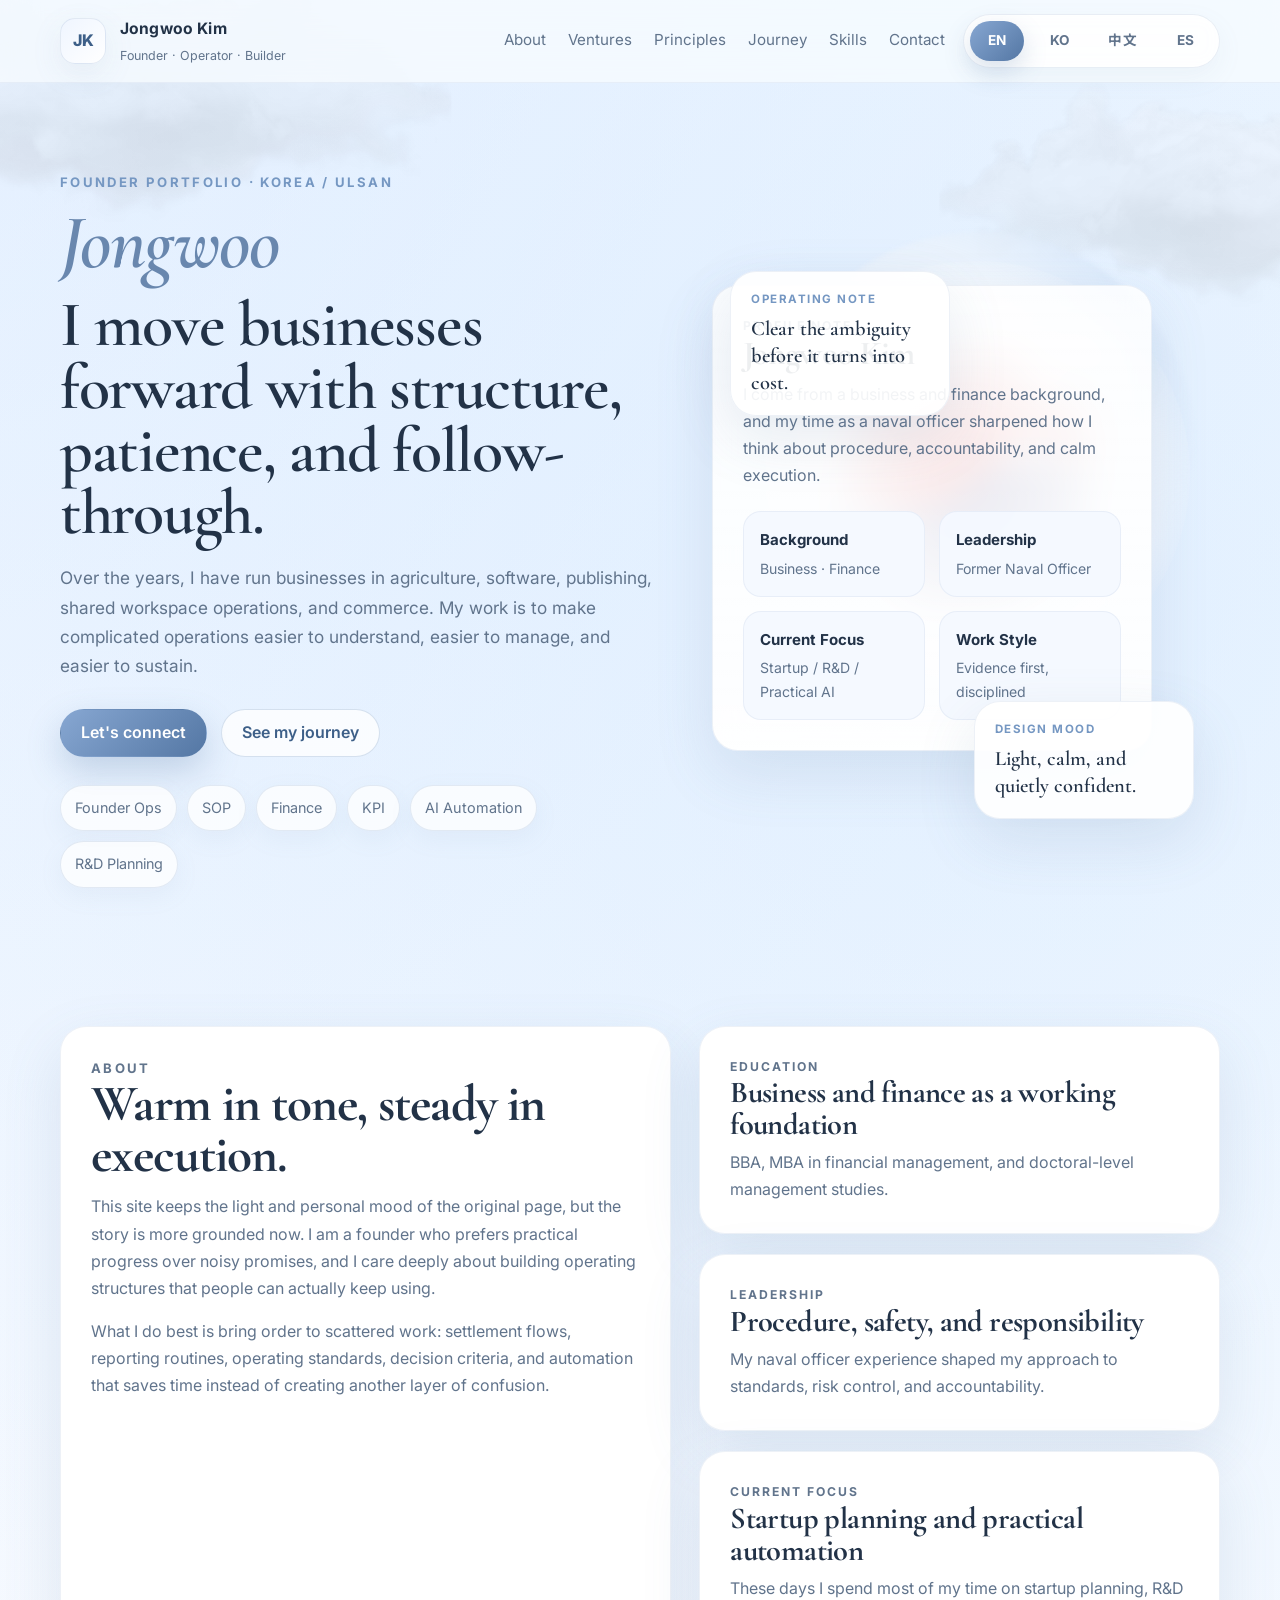
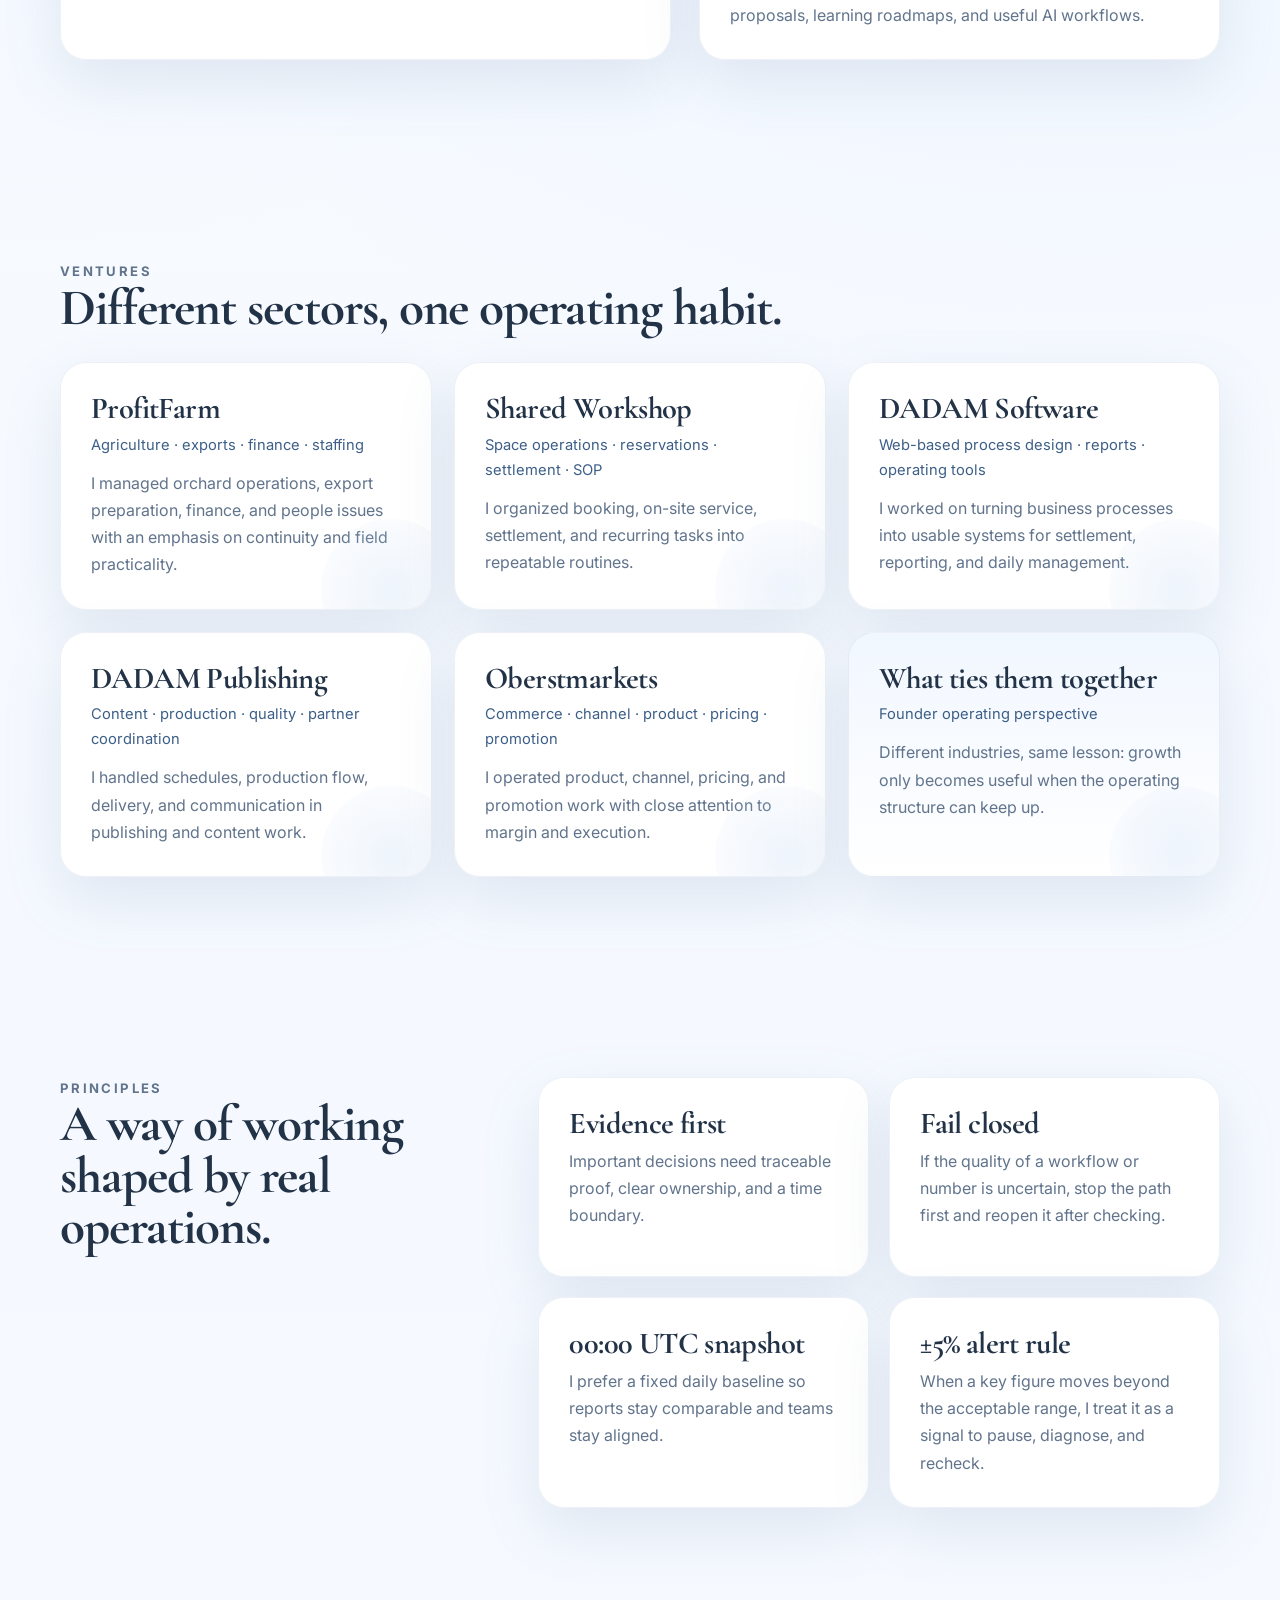
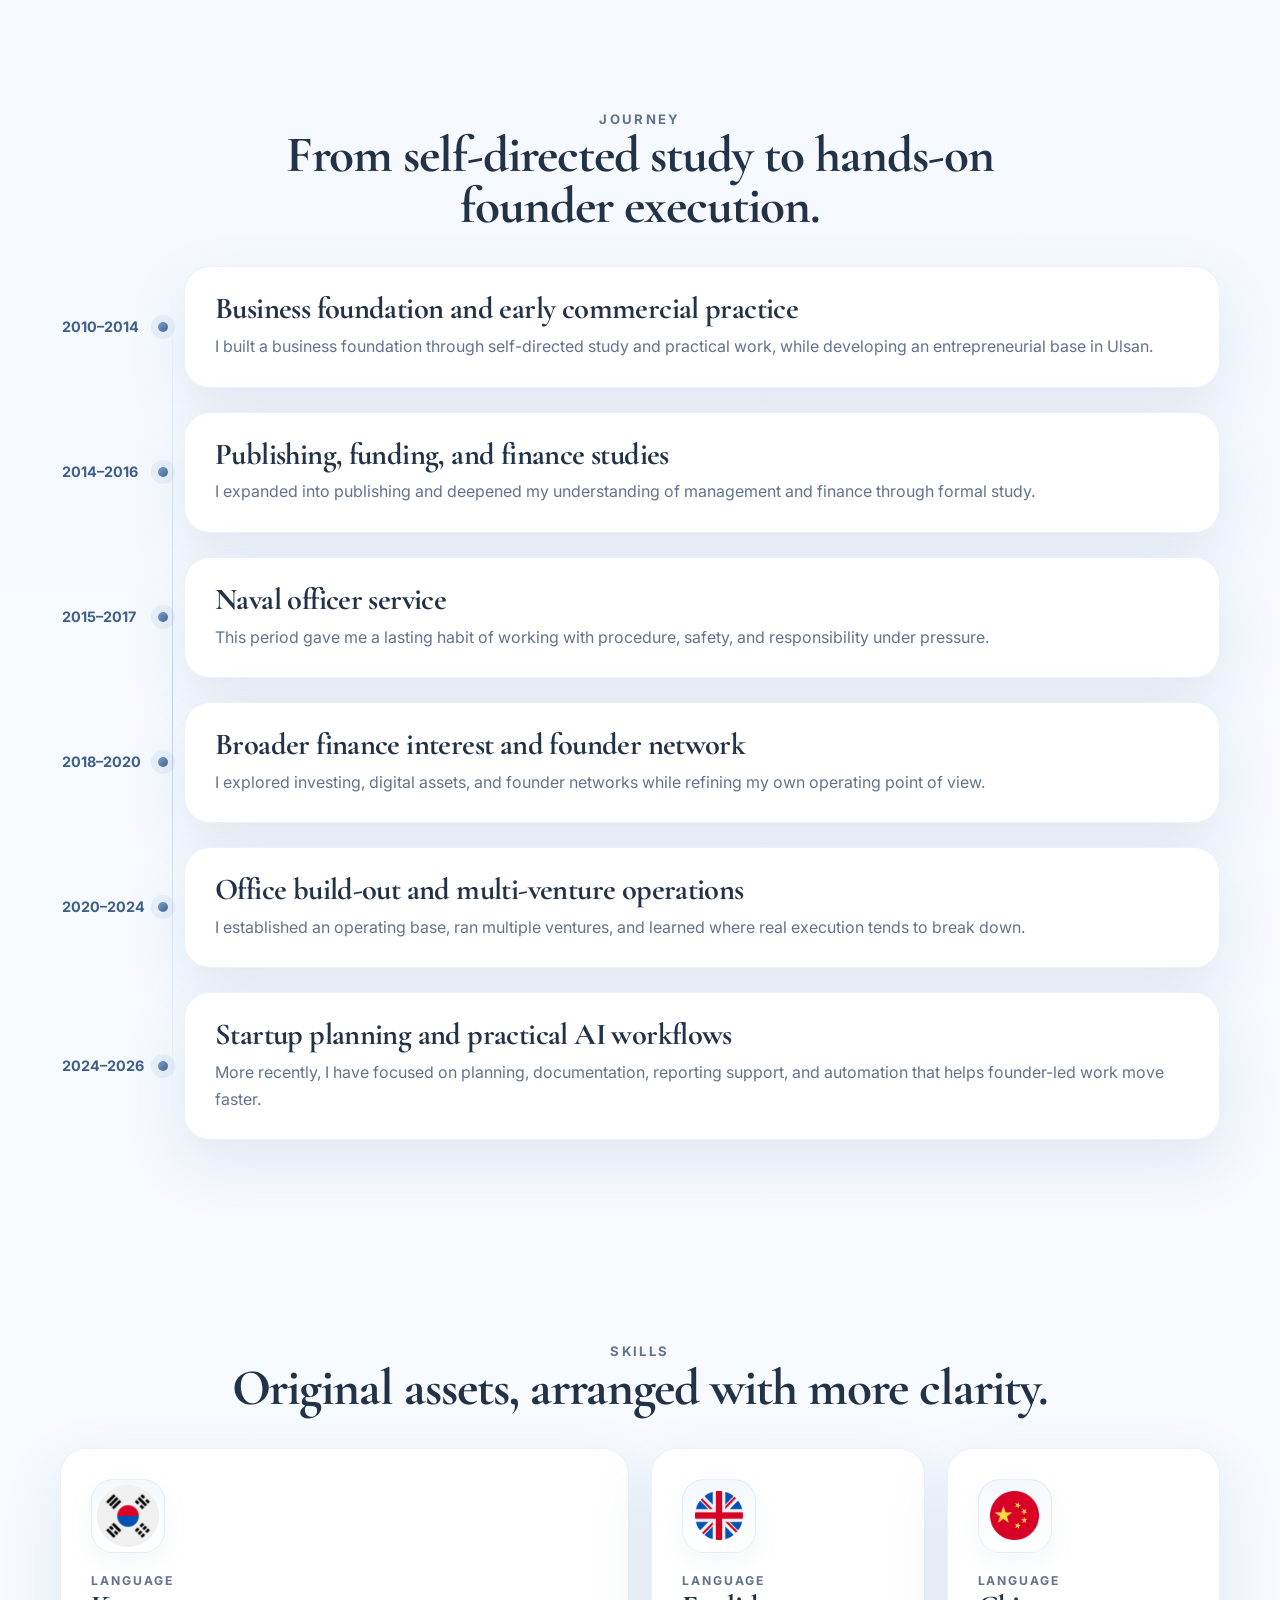
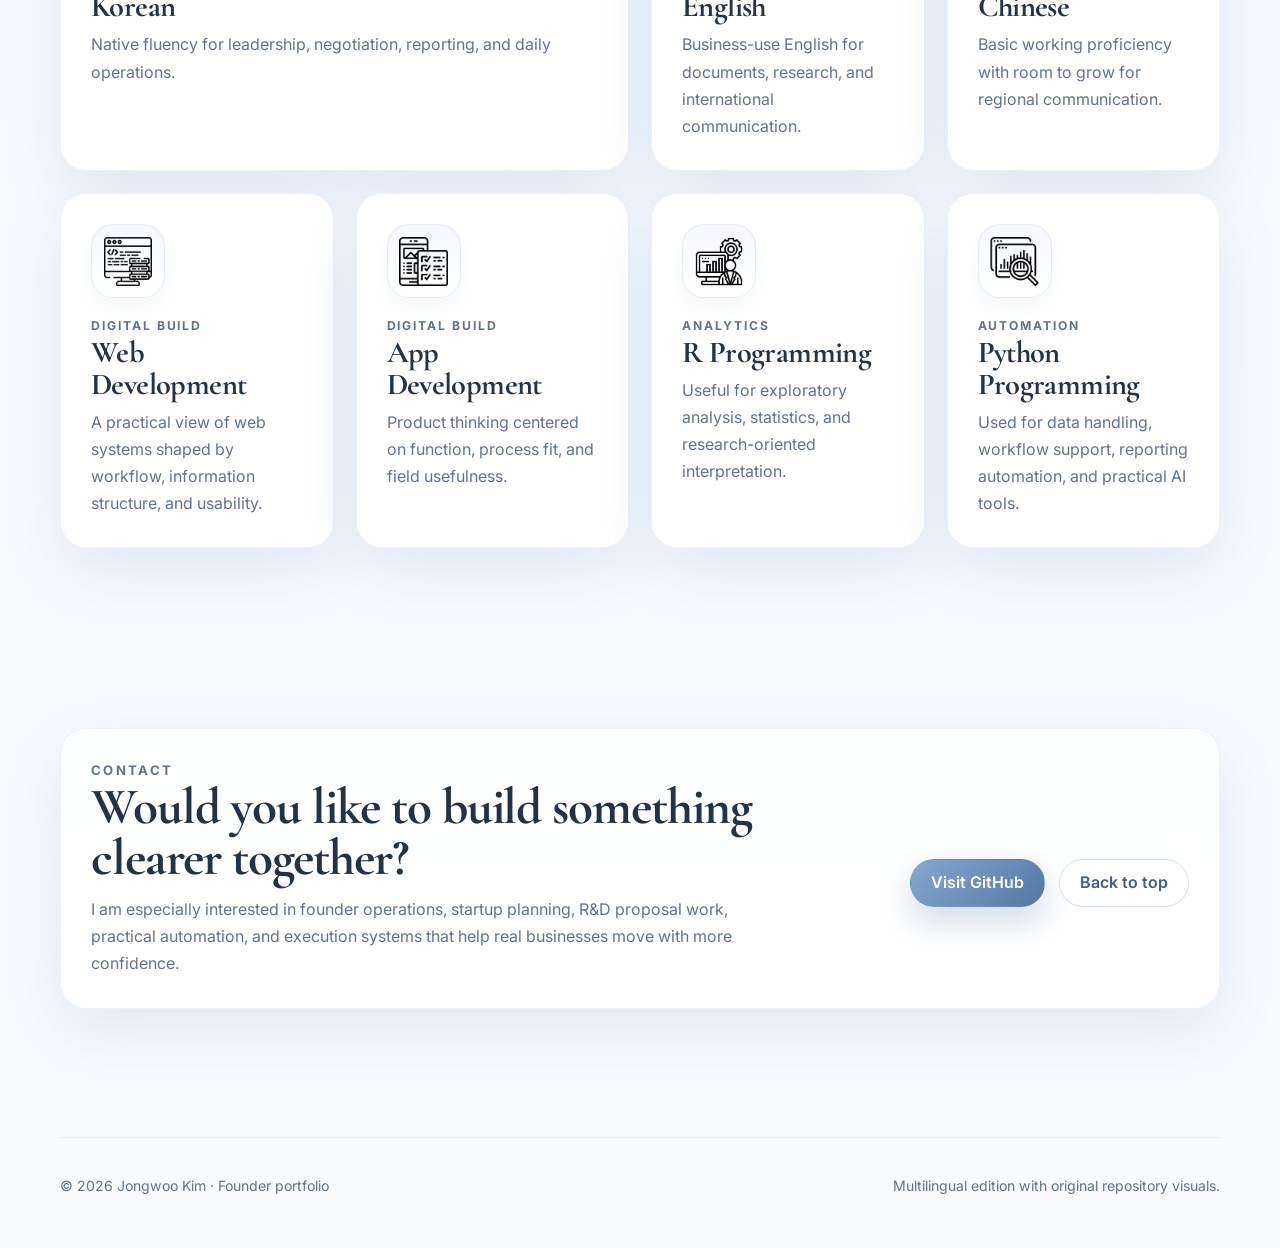
==== commit b029799a: "Add files via upload" ====
--- a/index.html
+++ b/index.html
@@ -3,35 +3,45 @@
 <head>
   <meta charset="UTF-8" />
   <meta name="viewport" content="width=device-width, initial-scale=1.0" />
-  <meta name="description" content="Jongwoo Kim is a Korea-based founder, operator, and AI systems builder focused on evidence-driven operations, finance, automation, and venture building." />
-  <meta name="theme-color" content="#f4efe6" />
-  <title>Jongwoo Kim | Founder · Operator · AI Systems Builder</title>
+  <meta name="description" content="Jongwoo Kim is a Korea-based founder and operator who builds practical business systems across operations, finance, planning, and workflow automation." />
+  <meta name="theme-color" content="#f7fbff" />
+  <title>Jongwoo Kim | Founder · Operator · Builder</title>
   <link rel="preconnect" href="https://fonts.googleapis.com">
   <link rel="preconnect" href="https://fonts.gstatic.com" crossorigin>
-  <link href="https://fonts.googleapis.com/css2?family=Cormorant+Garamond:wght@500;600;700&family=Inter:wght@400;500;600;700;800&family=Caveat:wght@600;700&display=swap" rel="stylesheet">
+  <link href="https://fonts.googleapis.com/css2?family=Cormorant+Garamond:wght@500;600;700&family=Inter:wght@400;500;600;700;800&family=Nanum+Brush+Script&family=Noto+Sans+KR:wght@400;500;700&family=Noto+Sans+SC:wght@400;500;700&family=Noto+Serif+SC:wght@500;600;700&display=swap" rel="stylesheet">
   <link rel="icon" type="image/svg+xml" href="img/favicon.svg" />
   <link rel="stylesheet" href="css/styles.css" />
 </head>
 <body>
-  <div class="page-bg"></div>
-  <div class="grain"></div>
+  <div class="site-noise" aria-hidden="true"></div>
+  <img class="sky-cloud cloud-left" src="img/cloud.png" alt="" aria-hidden="true" />
+  <img class="sky-cloud cloud-right" src="img/cloud.png" alt="" aria-hidden="true" />
 
   <header class="site-header">
-    <div class="container nav-wrap">
+    <div class="container header-inner">
       <a class="brand" href="#top" aria-label="Go to top">
         <span class="brand-mark">JK</span>
         <span class="brand-copy">
           <strong>Jongwoo Kim</strong>
-          <small>Founder · Operator · AI Systems Builder</small>
+          <small>Founder · Operator · Builder</small>
         </span>
       </a>
-      <nav class="nav">
-        <a href="#about">Hello</a>
-        <a href="#ventures">Ventures</a>
-        <a href="#system">System</a>
-        <a href="#journey">Journey</a>
-        <a href="#contact">Contact</a>
-      </nav>
+      <div class="header-tools">
+        <nav class="main-nav">
+          <a href="#hello">About</a>
+          <a href="#ventures">Ventures</a>
+          <a href="#principles">Principles</a>
+          <a href="#journey">Journey</a>
+          <a href="#skills">Skills</a>
+          <a href="#contact">Contact</a>
+        </nav>
+        <div class="lang-switch" aria-label="Language">
+          <a class="lang-chip active" href="index.html" aria-current="page">EN</a>
+          <a class="lang-chip" href="ko.html">KO</a>
+          <a class="lang-chip" href="zh.html">中文</a>
+          <a class="lang-chip" href="es.html">ES</a>
+        </div>
+      </div>
     </div>
   </header>
 
@@ -39,346 +49,305 @@
     <section class="hero section">
       <div class="container hero-grid">
         <div class="hero-copy">
-          <p class="eyebrow">Korea-based founder portfolio</p>
-          <p class="handwriting">I’m Jongwoo</p>
-          <h1>Building businesses with <span>discipline, evidence, and design.</span></h1>
-          <p class="lead">
-            I operate across agriculture, workspace operations, software, publishing,
-            and commerce—then turn field lessons into clearer systems, sharper reports,
-            and AI-enabled execution models that scale with control.
-          </p>
+          <p class="eyebrow">Founder portfolio · Korea / Ulsan</p>
+          <p class="script-title">Jongwoo</p>
+          <h1>I move businesses forward with structure, patience, and follow-through.</h1>
+          <p class="lead">Over the years, I have run businesses in agriculture, software, publishing, shared workspace operations, and commerce. My work is to make complicated operations easier to understand, easier to manage, and easier to sustain.</p>
           <div class="hero-actions">
-            <a class="button primary" href="#contact">Work with me</a>
-            <a class="button ghost" href="#journey">See the journey</a>
-          </div>
-
-          <div class="hero-ribbon">
-            <span>Strategy</span>
-            <span>Finance</span>
-            <span>SOP</span>
-            <span>KPI</span>
-            <span>AI Automation</span>
-            <span>Founder Ops</span>
-          </div>
-        </div>
-
-        <div class="hero-stage" aria-hidden="true">
-          <div class="cloud cloud-a"></div>
-          <div class="cloud cloud-b"></div>
-          <div class="cloud cloud-c"></div>
-          <div class="portrait-card">
-            <div class="portrait-top">
-              <div>
-                <p class="card-label">Profile</p>
-                <h2>김종우 · Jongwoo Kim</h2>
+            <a class="button primary" href="#contact">Let's connect</a>
+            <a class="button secondary" href="#journey">See my journey</a>
+          </div>
+          <div class="tag-row">
+            <span>Founder Ops</span><span>SOP</span><span>Finance</span><span>KPI</span><span>AI Automation</span><span>R&D Planning</span>
+          </div>
+        </div>
+
+        <div class="hero-visual">
+          <div class="hero-orb"></div>
+          <div class="profile-shell">
+            <div class="flag-plate">
+              <img src="img/korean_flag.png" alt="Korean identity motif" />
+            </div>
+            <div class="profile-card card glass">
+              <p class="card-label">Profile note</p>
+              <h2>Jongwoo Kim</h2>
+              <p>I come from a business and finance background, and my time as a naval officer sharpened how I think about procedure, accountability, and calm execution.</p>
+              <div class="mini-grid">
+                <article>
+                  <strong>Background</strong>
+                  <span>Business · Finance</span>
+                </article>
+                <article>
+                  <strong>Leadership</strong>
+                  <span>Former Naval Officer</span>
+                </article>
+                <article>
+                  <strong>Current Focus</strong>
+                  <span>Startup / R&D / Practical AI</span>
+                </article>
+                <article>
+                  <strong>Work Style</strong>
+                  <span>Evidence first, disciplined</span>
+                </article>
               </div>
-              <span class="flag-chip">KR / Ulsan</span>
-            </div>
-            <p>
-              Founder from Korea with a management and finance background, strengthened
-              by naval discipline and refined through real operating environments.
-            </p>
-            <div class="portrait-grid">
-              <article>
-                <strong>Founder / CEO</strong>
-                <span>Multi-venture operating experience</span>
-              </article>
-              <article>
-                <strong>MBA</strong>
-                <span>Financial Management</span>
-              </article>
-              <article>
-                <strong>ROKN</strong>
-                <span>Former naval officer</span>
-              </article>
-              <article>
-                <strong>Current Focus</strong>
-                <span>AI workflows & startup/R&amp;D planning</span>
-              </article>
-            </div>
-          </div>
-          <div class="floating-note note-a">
-            <span>Current thesis</span>
-            <strong>Evidence-first execution for founder-led teams</strong>
-          </div>
-          <div class="floating-note note-b">
-            <span>Operating principle</span>
-            <strong>Reduce ambiguity before risk compounds.</strong>
-          </div>
-        </div>
-      </div>
-    </section>
-
-    <section class="section" id="about">
-      <div class="container">
-        <div class="section-heading centered">
-          <p class="eyebrow">Hello</p>
-          <h2>From handwritten ambition to structured execution.</h2>
-          <p>
-            The original portfolio carried a personal, optimistic tone. This refreshed
-            version keeps that warmth—but now reflects the founder, operator, and
-            systems builder I have become.
-          </p>
-        </div>
-
-        <div class="about-grid">
-          <article class="card narrative-card">
-            <p>
-              My path began with self-directed business study and evolved into a BBA,
-              an MBA in Financial Management, and doctoral coursework. In parallel, I
-              built businesses, managed real operations, and learned how fragile growth
-              becomes when reporting, settlement, and standards are left unclear.
-            </p>
-            <p>
-              Service as a Republic of Korea Navy officer reinforced a deeper operating
-              instinct: procedure matters, accountability matters, and quality should be
-              visible before failure appears. That mindset still shapes how I design
-              workflows today.
-            </p>
-            <p>
-              I now focus on turning fragmented founder work into repeatable operating
-              architecture—evidence standards, KPI logic, reporting rhythms, SOPs,
-              automation layers, and decision-ready systems.
-            </p>
-          </article>
-
-          <div class="about-stack">
-            <article class="card soft-card">
-              <p class="card-label">Education</p>
-              <h3>Business & finance foundation</h3>
-              <p>BBA · MBA in Financial Management · doctoral coursework · finance and asset management research interest.</p>
-            </article>
-            <article class="card soft-card">
-              <p class="card-label">Leadership</p>
-              <h3>Discipline through execution</h3>
-              <p>Founder / CEO roles across multiple ventures, combined with naval officer experience in safety, procedure, and responsibility.</p>
-            </article>
-            <article class="card soft-card">
-              <p class="card-label">Languages</p>
-              <h3>Built for cross-context work</h3>
-              <p>Korean (native), English (business), Chinese (basic).</p>
-            </article>
-          </div>
-        </div>
-      </div>
-    </section>
-
-    <section class="section highlight-band" id="ventures">
+            </div>
+            <div class="floating-card floating-a card">
+              <span>Operating note</span>
+              <strong>Clear the ambiguity before it turns into cost.</strong>
+            </div>
+            <div class="floating-card floating-b card">
+              <span>Design mood</span>
+              <strong>Light, calm, and quietly confident.</strong>
+            </div>
+          </div>
+        </div>
+      </div>
+    </section>
+
+    <section class="section intro-band" id="hello">
+      <div class="container split-grid">
+        <article class="card intro-card">
+          <p class="eyebrow">About</p>
+          <h2>Warm in tone, steady in execution.</h2>
+          <p>This site keeps the light and personal mood of the original page, but the story is more grounded now. I am a founder who prefers practical progress over noisy promises, and I care deeply about building operating structures that people can actually keep using.</p>
+          <p>What I do best is bring order to scattered work: settlement flows, reporting routines, operating standards, decision criteria, and automation that saves time instead of creating another layer of confusion.</p>
+        </article>
+
+        <div class="stacked-info">
+          <article class="card soft-card">
+            <p class="card-label">Education</p>
+            <h3>Business and finance as a working foundation</h3>
+            <p>BBA, MBA in financial management, and doctoral-level management studies.</p>
+          </article>
+          <article class="card soft-card">
+            <p class="card-label">Leadership</p>
+            <h3>Procedure, safety, and responsibility</h3>
+            <p>My naval officer experience shaped my approach to standards, risk control, and accountability.</p>
+          </article>
+          <article class="card soft-card">
+            <p class="card-label">Current focus</p>
+            <h3>Startup planning and practical automation</h3>
+            <p>These days I spend most of my time on startup planning, R&D proposals, learning roadmaps, and useful AI workflows.</p>
+          </article>
+        </div>
+      </div>
+    </section>
+
+    <section class="section" id="ventures">
       <div class="container">
         <div class="section-heading">
           <p class="eyebrow">Ventures</p>
-          <h2>Different sectors, one operating pattern.</h2>
-        </div>
-
+          <h2>Different sectors, one operating habit.</h2>
+        </div>
         <div class="venture-grid">
           <article class="card venture-card">
-            <span class="venture-index">01</span>
             <h3>ProfitFarm</h3>
-            <p class="venture-role">Agriculture · exports · finance & people operations</p>
-            <p>Hands-on responsibility for pear orchard operations, overseas export execution, finance, staffing, and operating continuity.</p>
-          </article>
-          <article class="card venture-card">
-            <span class="venture-index">02</span>
+            <p class="venture-role">Agriculture · exports · finance · staffing</p>
+            <p>I managed orchard operations, export preparation, finance, and people issues with an emphasis on continuity and field practicality.</p>
+          </article>
+          <article class="card venture-card">
             <h3>Shared Workshop</h3>
-            <p class="venture-role">Space operations · booking · settlement · SOP</p>
-            <p>Built practical workflows for reservations, settlements, site operations, and service consistency inside a physical operating environment.</p>
-          </article>
-          <article class="card venture-card">
-            <span class="venture-index">03</span>
+            <p class="venture-role">Space operations · reservations · settlement · SOP</p>
+            <p>I organized booking, on-site service, settlement, and recurring tasks into repeatable routines.</p>
+          </article>
+          <article class="card venture-card">
             <h3>DADAM Software</h3>
-            <p class="venture-role">Web systems · process design · reporting</p>
-            <p>Standardized management processes, settlement flow, and reporting structure through web-based systems and operator-oriented business tooling.</p>
-          </article>
-          <article class="card venture-card">
-            <span class="venture-index">04</span>
+            <p class="venture-role">Web-based process design · reports · operating tools</p>
+            <p>I worked on turning business processes into usable systems for settlement, reporting, and daily management.</p>
+          </article>
+          <article class="card venture-card">
             <h3>DADAM Publishing</h3>
-            <p class="venture-role">Content · delivery · quality & partner coordination</p>
-            <p>Ran content and product operations with attention to deadlines, quality, communication, and supplier reliability.</p>
-          </article>
-          <article class="card venture-card">
-            <span class="venture-index">05</span>
+            <p class="venture-role">Content · production · quality · partner coordination</p>
+            <p>I handled schedules, production flow, delivery, and communication in publishing and content work.</p>
+          </article>
+          <article class="card venture-card">
             <h3>Oberstmarkets</h3>
-            <p class="venture-role">Commerce · channel · pricing · promotions</p>
-            <p>Managed sales channels, merchandise, pricing, promotions, and advertising with a focus on clarity in execution and margin logic.</p>
-          </article>
-          <article class="card venture-card feature-card">
-            <span class="venture-index">06</span>
+            <p class="venture-role">Commerce · channel · product · pricing · promotion</p>
+            <p>I operated product, channel, pricing, and promotion work with close attention to margin and execution.</p>
+          </article>
+          <article class="card venture-card featured-venture">
             <h3>What ties them together</h3>
-            <p class="venture-role">Founder operating thesis</p>
-            <p>Across industries, the winning pattern remained the same: evidence, reporting cadence, control loops, and systems that reduce uncertainty in daily decisions.</p>
-          </article>
-        </div>
-      </div>
-    </section>
-
-    <section class="section" id="system">
-      <div class="container">
-        <div class="section-heading">
-          <p class="eyebrow">System</p>
-          <h2>Designed to keep quality visible as complexity grows.</h2>
-        </div>
-
-        <div class="system-shell">
-          <article class="card system-hero">
-            <div class="system-copy">
-              <p class="card-label">Operating framework</p>
-              <h3>Evidence-first. Fail-Closed. Decision-ready.</h3>
-              <p>
-                My preferred model turns work into a controlled loop: capture evidence,
-                lock thresholds, compare deltas, run RCA, and re-verify before scale.
-                The goal is simple—speed without losing control.
-              </p>
-            </div>
-            <div class="pill-grid">
-              <span>Evidence-first</span>
-              <span>Fail-Closed</span>
-              <span>00:00 UTC snapshot</span>
-              <span>Δ-focused reporting</span>
-              <span>PointerID / EvidenceID / Hash</span>
-              <span>Owner / TTL discipline</span>
-              <span>diff3 logic</span>
-              <span>RACI with token ownership</span>
-              <span>7-gate quality control</span>
-              <span>±5% KPI / KRI alerts</span>
-            </div>
-          </article>
-
-          <div class="system-grid">
-            <article class="card system-card">
-              <p class="card-label">Capabilities</p>
-              <ul class="clean-list">
-                <li>SOP and checklist architecture</li>
-                <li>VOC-to-improvement loops</li>
-                <li>P&amp;L, cost, settlement, and cash flow visibility</li>
-                <li>KPI design and weekly / monthly reporting</li>
-                <li>Funnel optimization and workflow automation</li>
-                <li>Decision support through structured analysis</li>
-              </ul>
-            </article>
-            <article class="card system-card warm">
-              <p class="card-label">Applied interests</p>
-              <ul class="clean-list">
-                <li>Financial planning and management consulting</li>
-                <li>Founder strategy, M&amp;A / IR fundamentals</li>
-                <li>AI chatbot and workflow automation</li>
-                <li>Crypto and digital asset research</li>
-                <li>Startup planning and R&amp;D proposal design</li>
-                <li>Scalable reporting structure for founder-led teams</li>
-              </ul>
-            </article>
-          </div>
-        </div>
-      </div>
-    </section>
-
-    <section class="section" id="journey">
+            <p class="venture-role">Founder operating perspective</p>
+            <p>Different industries, same lesson: growth only becomes useful when the operating structure can keep up.</p>
+          </article>
+        </div>
+      </div>
+    </section>
+
+    <section class="section principles-section" id="principles">
+      <div class="container principles-grid">
+        <div class="section-heading left-tight">
+          <p class="eyebrow">Principles</p>
+          <h2>A way of working shaped by real operations.</h2>
+        </div>
+        <div class="principles-list">
+          <article class="card principle-card">
+            <h3>Evidence first</h3>
+            <p>Important decisions need traceable proof, clear ownership, and a time boundary.</p>
+          </article>
+          <article class="card principle-card">
+            <h3>Fail closed</h3>
+            <p>If the quality of a workflow or number is uncertain, stop the path first and reopen it after checking.</p>
+          </article>
+          <article class="card principle-card">
+            <h3>00:00 UTC snapshot</h3>
+            <p>I prefer a fixed daily baseline so reports stay comparable and teams stay aligned.</p>
+          </article>
+          <article class="card principle-card">
+            <h3>±5% alert rule</h3>
+            <p>When a key figure moves beyond the acceptable range, I treat it as a signal to pause, diagnose, and recheck.</p>
+          </article>
+        </div>
+      </div>
+    </section>
+
+    <section class="section timeline-section" id="journey">
       <div class="container">
         <div class="section-heading centered">
           <p class="eyebrow">Journey</p>
-          <h2>A longer arc, now organized with more clarity.</h2>
+          <h2>From self-directed study to hands-on founder execution.</h2>
         </div>
 
         <div class="timeline">
           <article class="timeline-item">
-            <span class="year">2010–2014</span>
-            <div class="timeline-card">
-              <h3>Business studies, entrepreneurship, and ecosystem exposure</h3>
-              <p>Began self-directed business administration study and expanded practical exposure through startup and agricultural support environments.</p>
-            </div>
-          </article>
-          <article class="timeline-item">
-            <span class="year">2013–2015</span>
-            <div class="timeline-card">
-              <h3>MBA track and finance research base</h3>
-              <p>Advanced through graduate work at Pusan National University and deepened interest in finance, portfolio stability, and asset management questions.</p>
-            </div>
-          </article>
-          <article class="timeline-item">
-            <span class="year">2015–2016</span>
-            <div class="timeline-card">
-              <h3>Republic of Korea Navy officer service</h3>
-              <p>Served in deck and intelligence-related roles, sharpening a mindset centered on procedure, safety, responsibility, and disciplined execution.</p>
-            </div>
-          </article>
-          <article class="timeline-item">
-            <span class="year">2018–2020</span>
-            <div class="timeline-card">
-              <h3>Founder expansion and portfolio / crypto interest</h3>
-              <p>Continued doctoral coursework, engaged with digital asset and portfolio questions, and expanded founder-level operating scope.</p>
-            </div>
-          </article>
-          <article class="timeline-item">
-            <span class="year">2020–2024</span>
-            <div class="timeline-card">
-              <h3>Infrastructure, offices, and standardization</h3>
-              <p>Built business infrastructure, progressed through office milestones, and standardized process, settlement, and reporting disciplines across operating contexts.</p>
-            </div>
-          </article>
-          <article class="timeline-item">
-            <span class="year">2024–Now</span>
-            <div class="timeline-card">
-              <h3>AI-enabled founder operating architecture</h3>
-              <p>Focused on AI-assisted reporting, business automation, startup planning, and practical systems that let teams move faster without losing auditability.</p>
-            </div>
-          </article>
-        </div>
-      </div>
-    </section>
-
-    <section class="section credentials-section">
-      <div class="container credentials-grid">
-        <article class="card credentials-card">
-          <p class="eyebrow">Signals</p>
-          <h2>Proof that the work extends beyond one site.</h2>
-          <div class="signal-grid">
-            <div>
-              <strong>DGIST TVA</strong>
-              <span>Founder and technology ecosystem program experience</span>
-            </div>
-            <div>
-              <strong>KOTEC funding</strong>
-              <span>Technology guarantee institution investment attraction experience</span>
-            </div>
-            <div>
-              <strong>PPS registration</strong>
-              <span>Public procurement readiness and formal business capability</span>
-            </div>
-            <div>
-              <strong>Field + systems</strong>
-              <span>On-site execution combined with process design and automation logic</span>
-            </div>
-          </div>
-        </article>
-
-        <article class="card quote-card">
-          <p class="eyebrow">Operating thesis</p>
-          <blockquote>
-            “Good operations reduce ambiguity. Great operations make quality,
-            evidence, and accountability visible before risk compounds.”
-          </blockquote>
-          <p>
-            My aim is not simply to build businesses, but to build business systems that
-            remain understandable, auditable, and durable as complexity increases.
-          </p>
-        </article>
+            <div class="year">2010–2014</div>
+            <div class="timeline-card card">
+              <h3>Business foundation and early commercial practice</h3>
+              <p>I built a business foundation through self-directed study and practical work, while developing an entrepreneurial base in Ulsan.</p>
+            </div>
+          </article>
+          <article class="timeline-item">
+            <div class="year">2014–2016</div>
+            <div class="timeline-card card">
+              <h3>Publishing, funding, and finance studies</h3>
+              <p>I expanded into publishing and deepened my understanding of management and finance through formal study.</p>
+            </div>
+          </article>
+          <article class="timeline-item">
+            <div class="year">2015–2017</div>
+            <div class="timeline-card card">
+              <h3>Naval officer service</h3>
+              <p>This period gave me a lasting habit of working with procedure, safety, and responsibility under pressure.</p>
+            </div>
+          </article>
+          <article class="timeline-item">
+            <div class="year">2018–2020</div>
+            <div class="timeline-card card">
+              <h3>Broader finance interest and founder network</h3>
+              <p>I explored investing, digital assets, and founder networks while refining my own operating point of view.</p>
+            </div>
+          </article>
+          <article class="timeline-item">
+            <div class="year">2020–2024</div>
+            <div class="timeline-card card">
+              <h3>Office build-out and multi-venture operations</h3>
+              <p>I established an operating base, ran multiple ventures, and learned where real execution tends to break down.</p>
+            </div>
+          </article>
+          <article class="timeline-item">
+            <div class="year">2024–2026</div>
+            <div class="timeline-card card">
+              <h3>Startup planning and practical AI workflows</h3>
+              <p>More recently, I have focused on planning, documentation, reporting support, and automation that helps founder-led work move faster.</p>
+            </div>
+          </article>
+        </div>
+      </div>
+    </section>
+
+    <section class="section skills-section" id="skills">
+      <div class="container">
+        <div class="section-heading centered">
+          <p class="eyebrow">Skills</p>
+          <h2>Original assets, arranged with more clarity.</h2>
+        </div>
+
+        <div class="skills-cluster">
+          <article class="card media-card wide">
+            <div class="media-icon flag-korea">
+              <img src="img/south-korea.png" alt="Korean" />
+            </div>
+            <div>
+              <p class="card-label">Language</p>
+              <h3>Korean</h3>
+              <p>Native fluency for leadership, negotiation, reporting, and daily operations.</p>
+            </div>
+          </article>
+          <article class="card media-card">
+            <div class="media-icon">
+              <img src="img/united-kingdom.png" alt="English" />
+            </div>
+            <div>
+              <p class="card-label">Language</p>
+              <h3>English</h3>
+              <p>Business-use English for documents, research, and international communication.</p>
+            </div>
+          </article>
+          <article class="card media-card">
+            <div class="media-icon">
+              <img src="img/china.png" alt="Chinese" />
+            </div>
+            <div>
+              <p class="card-label">Language</p>
+              <h3>Chinese</h3>
+              <p>Basic working proficiency with room to grow for regional communication.</p>
+            </div>
+          </article>
+          <article class="card media-card">
+            <div class="media-icon mono-icon">
+              <img src="img/web-design.png" alt="Web Development" />
+            </div>
+            <div>
+              <p class="card-label">Digital build</p>
+              <h3>Web Development</h3>
+              <p>A practical view of web systems shaped by workflow, information structure, and usability.</p>
+            </div>
+          </article>
+          <article class="card media-card">
+            <div class="media-icon mono-icon">
+              <img src="img/app-design.png" alt="App Development" />
+            </div>
+            <div>
+              <p class="card-label">Digital build</p>
+              <h3>App Development</h3>
+              <p>Product thinking centered on function, process fit, and field usefulness.</p>
+            </div>
+          </article>
+          <article class="card media-card">
+            <div class="media-icon mono-icon">
+              <img src="img/R-programming.png" alt="R Programming" />
+            </div>
+            <div>
+              <p class="card-label">Analytics</p>
+              <h3>R Programming</h3>
+              <p>Useful for exploratory analysis, statistics, and research-oriented interpretation.</p>
+            </div>
+          </article>
+          <article class="card media-card">
+            <div class="media-icon mono-icon">
+              <img src="img/Python-programming.png" alt="Python Programming" />
+            </div>
+            <div>
+              <p class="card-label">Automation</p>
+              <h3>Python Programming</h3>
+              <p>Used for data handling, workflow support, reporting automation, and practical AI tools.</p>
+            </div>
+          </article>
+        </div>
       </div>
     </section>
 
     <section class="section contact-section" id="contact">
       <div class="container">
-        <div class="contact-panel card">
-          <div class="contact-copy">
-            <p class="eyebrow">Get in touch</p>
-            <h2>Let’s build something disciplined, elegant, and durable.</h2>
-            <p>
-              I am especially interested in founder collaboration, operating system
-              design, AI workflow implementation, startup planning, and finance-driven
-              execution.
-            </p>
+        <div class="contact-card card glass">
+          <div>
+            <p class="eyebrow">Contact</p>
+            <h2>Would you like to build something clearer together?</h2>
+            <p>I am especially interested in founder operations, startup planning, R&D proposal work, practical automation, and execution systems that help real businesses move with more confidence.</p>
           </div>
           <div class="contact-actions">
-            <a class="button primary" href="mailto:dadampub@naver.com">dadampub@naver.com</a>
-            <a class="button ghost" href="https://github.com/oberstmarkts" target="_blank" rel="noreferrer">GitHub</a>
+            <a class="button primary" href="https://github.com/oberstmarkts" target="_blank" rel="noreferrer">Visit GitHub</a>
+            <a class="button secondary" href="#top">Back to top</a>
           </div>
         </div>
       </div>
@@ -386,13 +355,10 @@
   </main>
 
   <footer class="site-footer">
-    <div class="container footer-wrap">
-      <p>© <span id="year">2026</span> Jongwoo Kim. Renewed with the original warmth and a more refined visual language.</p>
+    <div class="container footer-inner">
+      <p>© 2026 Jongwoo Kim · Founder portfolio</p>
+      <p>Multilingual edition with original repository visuals.</p>
     </div>
   </footer>
-
-  <script>
-    document.getElementById('year').textContent = new Date().getFullYear();
-  </script>
 </body>
-</html>
+</html>
--- a/css/styles.css
+++ b/css/styles.css
@@ -1,132 +1,99 @@
 :root {
-  --bg: #f7f1e6;
-  --bg-2: #fdf9f3;
-  --ink: #1f2d3c;
-  --ink-soft: #59697c;
-  --line: rgba(48, 69, 92, 0.12);
-  --panel: rgba(255, 255, 255, 0.72);
-  --panel-strong: rgba(255, 255, 255, 0.88);
-  --shadow: 0 24px 80px rgba(65, 71, 91, 0.12);
-  --shadow-soft: 0 18px 42px rgba(103, 112, 136, 0.12);
-  --gold: #c8a46a;
-  --navy: #2e4660;
-  --sky: #d7e9ff;
-  --sky-2: #edf6ff;
-  --blush: #f2dfd3;
-  --mint: #dfeee8;
-  --radius-xl: 34px;
-  --radius-lg: 24px;
+  --bg: #f8fbff;
+  --bg-soft: #ffffff;
+  --bg-alt: #eef5ff;
+  --surface: rgba(255, 255, 255, 0.88);
+  --surface-strong: rgba(255, 255, 255, 0.97);
+  --line: rgba(146, 170, 205, 0.24);
+  --line-strong: rgba(146, 170, 205, 0.42);
+  --text: #223247;
+  --muted: #61748c;
+  --accent: #7597c2;
+  --accent-deep: #3d5f88;
+  --shadow: 0 22px 60px rgba(90, 118, 156, 0.14);
+  --radius-xl: 36px;
+  --radius-lg: 26px;
   --radius-md: 18px;
-  --max: 1180px;
-}
-
-* {
-  box-sizing: border-box;
-}
-
-html {
-  scroll-behavior: smooth;
-}
-
+  --container: min(1160px, calc(100% - 40px));
+}
+
+* { box-sizing: border-box; }
+html { scroll-behavior: smooth; }
 body {
   margin: 0;
-  color: var(--ink);
-  font-family: Inter, "Noto Sans KR", "Segoe UI", Arial, sans-serif;
+  color: var(--text);
   background:
-    radial-gradient(circle at 15% 10%, rgba(215, 233, 255, 0.95), transparent 28%),
-    radial-gradient(circle at 85% 14%, rgba(242, 223, 211, 0.7), transparent 22%),
-    linear-gradient(180deg, #f6f0e5 0%, #fbf8f2 42%, #f7f1e7 100%);
-  min-height: 100vh;
+    radial-gradient(circle at top left, rgba(179, 211, 255, 0.28), transparent 30%),
+    radial-gradient(circle at 85% 10%, rgba(211, 233, 255, 0.5), transparent 26%),
+    linear-gradient(180deg, #fbfdff 0%, #f5f9ff 42%, #f8fbff 100%);
+  font-family: 'Inter', system-ui, -apple-system, BlinkMacSystemFont, 'Segoe UI', sans-serif;
+  line-height: 1.7;
   overflow-x: hidden;
 }
 
-body::before {
-  content: "";
+a { color: inherit; text-decoration: none; }
+img { max-width: 100%; display: block; }
+
+.site-noise {
   position: fixed;
   inset: 0;
   pointer-events: none;
-  background: linear-gradient(180deg, rgba(255,255,255,0.24), transparent 40%, rgba(255,255,255,0.16));
-}
-
-.page-bg {
+  opacity: 0.08;
+  background-image:
+    linear-gradient(rgba(255,255,255,0.36) 1px, transparent 1px),
+    linear-gradient(90deg, rgba(255,255,255,0.36) 1px, transparent 1px);
+  background-size: 26px 26px;
+  mask-image: radial-gradient(circle at center, black 58%, transparent 100%);
+}
+
+.sky-cloud {
   position: fixed;
-  inset: 0;
+  z-index: 0;
+  opacity: 0.14;
   pointer-events: none;
-  background-image:
-    linear-gradient(rgba(255,255,255,0.12) 1px, transparent 1px),
-    linear-gradient(90deg, rgba(255,255,255,0.12) 1px, transparent 1px);
-  background-size: 40px 40px;
-  mask-image: linear-gradient(180deg, rgba(0,0,0,0.18), transparent 60%);
-  opacity: 0.3;
-}
-
-.grain {
-  position: fixed;
-  inset: 0;
-  pointer-events: none;
-  opacity: 0.06;
-  background-image:
-    radial-gradient(circle at 20% 20%, #000 0.5px, transparent 0.8px),
-    radial-gradient(circle at 80% 30%, #000 0.5px, transparent 0.8px),
-    radial-gradient(circle at 35% 75%, #000 0.5px, transparent 0.8px),
-    radial-gradient(circle at 60% 55%, #000 0.6px, transparent 0.9px);
-  background-size: 160px 160px;
-}
-
-img {
-  max-width: 100%;
-  display: block;
-}
-
-a {
-  color: inherit;
-  text-decoration: none;
-}
-
-p {
-  margin: 0;
-  color: var(--ink-soft);
-  line-height: 1.82;
-}
-
-h1, h2, h3, strong {
-  margin: 0;
-  color: var(--ink);
-}
-
-ul {
-  margin: 0;
-  padding: 0;
+  filter: blur(0.6px);
+}
+
+.cloud-left {
+  top: -2rem;
+  left: -9rem;
+  width: 38rem;
+}
+
+.cloud-right {
+  top: 5rem;
+  right: -12rem;
+  width: 34rem;
+  transform: scaleX(-1);
 }
 
 .container {
-  width: min(calc(100% - 36px), var(--max));
+  width: var(--container);
   margin: 0 auto;
+  position: relative;
+  z-index: 1;
 }
 
 .section {
-  padding: 96px 0 0;
   position: relative;
+  padding: 100px 0;
 }
 
 .site-header {
   position: sticky;
-  top: 18px;
-  z-index: 50;
-  padding-top: 18px;
-}
-
-.nav-wrap {
+  top: 0;
+  z-index: 30;
+  backdrop-filter: blur(18px);
+  background: rgba(248, 252, 255, 0.72);
+  border-bottom: 1px solid rgba(146, 170, 205, 0.14);
+}
+
+.header-inner {
   display: flex;
   align-items: center;
   justify-content: space-between;
+  min-height: 82px;
   gap: 20px;
-  padding: 14px 18px;
-  background: rgba(255, 255, 255, 0.68);
-  border: 1px solid rgba(255,255,255,0.9);
-  border-radius: 999px;
-  box-shadow: var(--shadow-soft);
-  backdrop-filter: blur(18px);
 }
 
 .brand {
@@ -136,16 +103,16 @@
 }
 
 .brand-mark {
-  width: 48px;
-  height: 48px;
-  border-radius: 50%;
-  display: grid;
+  width: 46px;
+  height: 46px;
+  display: inline-grid;
   place-items: center;
+  border-radius: 15px;
+  background: linear-gradient(135deg, #eff5ff 0%, #ffffff 100%);
+  border: 1px solid var(--line);
+  box-shadow: 0 10px 30px rgba(126, 149, 179, 0.12);
   font-weight: 800;
-  letter-spacing: 0.08em;
-  color: white;
-  background: linear-gradient(135deg, #577b9e 0%, #c8a46a 100%);
-  box-shadow: inset 0 1px 0 rgba(255,255,255,0.4);
+  color: var(--accent-deep);
 }
 
 .brand-copy {
@@ -155,94 +122,100 @@
 
 .brand-copy strong {
   font-size: 0.98rem;
+  letter-spacing: 0.01em;
 }
 
 .brand-copy small {
-  color: var(--ink-soft);
   font-size: 0.78rem;
-}
-
-.nav {
+  color: var(--muted);
+}
+
+.main-nav {
   display: flex;
   align-items: center;
-  flex-wrap: wrap;
-  gap: 18px;
-}
-
-.nav a {
+  gap: 22px;
+  color: var(--muted);
   font-size: 0.95rem;
-  color: var(--ink-soft);
-  transition: color 0.2s ease, transform 0.2s ease;
-}
-
-.nav a:hover {
-  color: var(--ink);
-  transform: translateY(-1px);
-}
+}
+
+.main-nav a {
+  position: relative;
+  padding-bottom: 2px;
+}
+
+.main-nav a::after {
+  content: "";
+  position: absolute;
+  left: 0;
+  bottom: -4px;
+  width: 100%;
+  height: 1px;
+  background: linear-gradient(90deg, rgba(117,151,194,0), rgba(117,151,194,0.9), rgba(117,151,194,0));
+  transform: scaleX(0);
+  transform-origin: center;
+  transition: transform 0.25s ease;
+}
+
+.main-nav a:hover::after { transform: scaleX(1); }
 
 .hero {
-  min-height: calc(100vh - 120px);
-  display: flex;
+  padding-top: 88px;
+  padding-bottom: 88px;
+}
+
+.hero-grid {
+  display: grid;
+  grid-template-columns: 1.08fr 0.92fr;
+  gap: 56px;
   align-items: center;
 }
 
-.hero-grid {
-  display: grid;
-  grid-template-columns: 1.06fr 0.94fr;
-  gap: 38px;
-  align-items: center;
-}
-
 .eyebrow {
-  display: inline-flex;
-  align-items: center;
-  gap: 10px;
-  margin-bottom: 18px;
-  color: var(--navy);
+  margin: 0 0 14px;
   font-size: 0.82rem;
-  letter-spacing: 0.16em;
+  font-weight: 700;
+  letter-spacing: 0.18em;
   text-transform: uppercase;
-}
-
-.eyebrow::before {
-  content: "";
-  width: 28px;
-  height: 1px;
-  background: currentColor;
-  opacity: 0.7;
-}
-
-.handwriting {
-  font-family: "Caveat", cursive;
-  font-size: clamp(2.6rem, 5vw, 4.8rem);
-  line-height: 0.9;
-  color: #54779a;
-  margin-bottom: 10px;
+  color: var(--accent);
+}
+
+.script-title {
+  margin: 0;
+  font-family: 'Nanum Brush Script', cursive;
+  font-size: clamp(3rem, 6vw, 5.6rem);
+  line-height: 0.95;
+  color: #6987ae;
 }
 
 .hero h1,
 .section-heading h2,
-.contact-copy h2,
-.credentials-card h2,
-.quote-card blockquote {
-  font-family: "Cormorant Garamond", serif;
+.intro-card h2,
+.contact-card h2,
+.principle-card h3,
+.timeline-card h3,
+.media-card h3,
+.venture-card h3,
+.soft-card h3,
+.profile-card h2 {
+  font-family: 'Cormorant Garamond', Georgia, serif;
+  letter-spacing: -0.02em;
 }
 
 .hero h1 {
-  font-size: clamp(3.2rem, 6vw, 6rem);
-  line-height: 0.93;
-  letter-spacing: -0.04em;
-  max-width: 10ch;
+  margin: 14px 0 18px;
+  font-size: clamp(2.8rem, 5vw, 5rem);
+  line-height: 0.98;
+  font-weight: 600;
 }
 
 .hero h1 span {
-  color: #5a7d9f;
+  color: var(--accent-deep);
 }
 
 .lead {
-  margin-top: 20px;
-  font-size: 1.06rem;
-  max-width: 60ch;
+  max-width: 640px;
+  font-size: 1.08rem;
+  color: var(--muted);
 }
 
 .hero-actions,
@@ -250,21 +223,19 @@
   display: flex;
   flex-wrap: wrap;
   gap: 14px;
-}
-
-.hero-actions {
   margin-top: 28px;
 }
 
 .button {
-  min-height: 52px;
-  padding: 0 22px;
-  border-radius: 999px;
   display: inline-flex;
   align-items: center;
   justify-content: center;
-  font-weight: 700;
-  transition: transform 0.2s ease, box-shadow 0.2s ease, border-color 0.2s ease;
+  min-height: 48px;
+  padding: 0 20px;
+  border-radius: 999px;
+  font-weight: 600;
+  border: 1px solid transparent;
+  transition: transform 0.2s ease, box-shadow 0.2s ease, background 0.2s ease;
 }
 
 .button:hover {
@@ -272,651 +243,710 @@
 }
 
 .button.primary {
-  color: #fff;
-  background: linear-gradient(135deg, #486a8c 0%, #c09b62 100%);
-  box-shadow: 0 18px 40px rgba(90, 125, 159, 0.22);
-}
-
-.button.ghost {
-  color: var(--ink);
-  border: 1px solid var(--line);
-  background: rgba(255, 255, 255, 0.56);
-}
-
-.hero-ribbon {
-  margin-top: 34px;
+  color: white;
+  background: linear-gradient(135deg, #87a7d2 0%, #5477a4 100%);
+  box-shadow: 0 14px 34px rgba(86, 121, 167, 0.28);
+}
+
+.button.secondary {
+  color: var(--accent-deep);
+  background: rgba(255, 255, 255, 0.78);
+  border-color: rgba(117, 151, 194, 0.28);
+}
+
+.tag-row {
   display: flex;
   flex-wrap: wrap;
   gap: 10px;
-}
-
-.hero-ribbon span,
-.pill-grid span,
-.flag-chip {
-  display: inline-flex;
-  align-items: center;
-  min-height: 40px;
-  padding: 0 14px;
+  margin-top: 28px;
+}
+
+.tag-row span {
+  padding: 10px 14px;
   border-radius: 999px;
-  border: 1px solid rgba(72, 106, 140, 0.14);
-  background: rgba(255, 255, 255, 0.62);
-  box-shadow: inset 0 1px 0 rgba(255,255,255,0.7);
-}
-
-.hero-stage {
+  background: rgba(255, 255, 255, 0.76);
+  border: 1px solid var(--line);
+  color: var(--muted);
+  font-size: 0.9rem;
+  box-shadow: 0 8px 24px rgba(126, 149, 179, 0.08);
+}
+
+.hero-visual {
   position: relative;
-  min-height: 680px;
-  display: flex;
-  align-items: center;
-  justify-content: center;
-}
-
-.cloud {
+  min-height: 620px;
+}
+
+.hero-orb {
   position: absolute;
-  border-radius: 999px;
-  background: rgba(255, 255, 255, 0.8);
-  filter: blur(1px);
-  box-shadow: 0 14px 50px rgba(136, 155, 176, 0.12);
-}
-
-.cloud::before,
-.cloud::after {
+  inset: 2% 5% auto auto;
+  width: 430px;
+  height: 430px;
+  border-radius: 50%;
+  background: radial-gradient(circle at 35% 35%, rgba(255,255,255,0.96), rgba(216,231,249,0.62) 55%, rgba(207,224,246,0) 74%);
+  filter: blur(2px);
+}
+
+.profile-shell {
+  position: absolute;
+  inset: 0;
+}
+
+.flag-plate {
+  position: absolute;
+  top: 42px;
+  right: 30px;
+  width: min(84%, 470px);
+  aspect-ratio: 1 / 1;
+  display: grid;
+  place-items: center;
+  border-radius: 50%;
+  background: radial-gradient(circle at center, rgba(255,255,255,0.9), rgba(255,255,255,0.36) 62%, rgba(255,255,255,0) 74%);
+}
+
+.flag-plate img {
+  width: 86%;
+  filter: drop-shadow(0 24px 42px rgba(109, 128, 157, 0.12));
+  opacity: 0.9;
+}
+
+.card {
+  background: var(--surface-strong);
+  border: 1px solid rgba(146, 170, 205, 0.16);
+  border-radius: var(--radius-lg);
+  box-shadow: var(--shadow);
+}
+
+.glass {
+  background: linear-gradient(180deg, rgba(255,255,255,0.84) 0%, rgba(255,255,255,0.94) 100%);
+  backdrop-filter: blur(18px);
+}
+
+.profile-card {
+  position: absolute;
+  bottom: 88px;
+  left: 0;
+  width: min(88%, 440px);
+  padding: 30px;
+}
+
+.card-label {
+  margin: 0 0 8px;
+  font-size: 0.76rem;
+  font-weight: 700;
+  letter-spacing: 0.16em;
+  text-transform: uppercase;
+  color: var(--accent);
+}
+
+.profile-card h2 {
+  margin: 0 0 10px;
+  font-size: 2.1rem;
+  line-height: 1;
+}
+
+.profile-card p {
+  margin: 0;
+  color: var(--muted);
+}
+
+.mini-grid {
+  display: grid;
+  grid-template-columns: repeat(2, minmax(0, 1fr));
+  gap: 14px;
+  margin-top: 22px;
+}
+
+.mini-grid article {
+  padding: 15px 16px;
+  border-radius: 18px;
+  background: rgba(245, 249, 255, 0.94);
+  border: 1px solid rgba(146, 170, 205, 0.14);
+}
+
+.mini-grid strong {
+  display: block;
+  font-size: 0.94rem;
+}
+
+.mini-grid span {
+  display: block;
+  margin-top: 4px;
+  color: var(--muted);
+  font-size: 0.88rem;
+}
+
+.floating-card {
+  position: absolute;
+  padding: 18px 20px;
+  width: 220px;
+  background: rgba(255, 255, 255, 0.92);
+}
+
+.floating-card span {
+  display: block;
+  font-size: 0.72rem;
+  font-weight: 700;
+  letter-spacing: 0.13em;
+  text-transform: uppercase;
+  color: var(--accent);
+  margin-bottom: 6px;
+}
+
+.floating-card strong {
+  font-family: 'Cormorant Garamond', Georgia, serif;
+  font-size: 1.28rem;
+  line-height: 1.15;
+  font-weight: 600;
+}
+
+.floating-a {
+  top: 52px;
+  left: 18px;
+}
+
+.floating-b {
+  bottom: 20px;
+  right: 26px;
+}
+
+.intro-band {
+  padding-top: 50px;
+}
+
+.split-grid {
+  display: grid;
+  grid-template-columns: 1.08fr 0.92fr;
+  gap: 28px;
+}
+
+.intro-card,
+.soft-card,
+.venture-card,
+.principle-card,
+.timeline-card,
+.media-card,
+.contact-card {
+  padding: 30px;
+}
+
+.intro-card h2,
+.section-heading h2,
+.contact-card h2 {
+  margin: 0 0 12px;
+  font-size: clamp(2rem, 4vw, 3.5rem);
+  line-height: 1;
+}
+
+.intro-card p,
+.soft-card p,
+.venture-card p,
+.principle-card p,
+.timeline-card p,
+.media-card p,
+.contact-card p,
+.section-heading p {
+  margin: 0;
+  color: var(--muted);
+}
+
+.stacked-info {
+  display: grid;
+  gap: 20px;
+}
+
+.soft-card h3,
+.venture-card h3,
+.principle-card h3,
+.timeline-card h3,
+.media-card h3 {
+  margin: 0 0 8px;
+  font-size: 1.9rem;
+  line-height: 1.05;
+}
+
+.section-heading {
+  margin-bottom: 28px;
+}
+
+.section-heading.centered {
+  text-align: center;
+  max-width: 820px;
+  margin: 0 auto 34px;
+}
+
+.left-tight {
+  margin-bottom: 0;
+}
+
+.venture-grid,
+.skills-cluster {
+  display: grid;
+  grid-template-columns: repeat(3, minmax(0, 1fr));
+  gap: 22px;
+}
+
+.venture-card {
+  position: relative;
+  min-height: 240px;
+  overflow: hidden;
+}
+
+.venture-card::before {
   content: "";
   position: absolute;
+  inset: auto -30px -50px auto;
+  width: 140px;
+  height: 140px;
   border-radius: 50%;
-  background: inherit;
-}
-
-.cloud-a {
-  width: 230px;
-  height: 74px;
-  top: 58px;
-  right: 0;
-}
-
-.cloud-a::before {
-  width: 92px;
-  height: 92px;
-  left: 30px;
-  top: -34px;
-}
-
-.cloud-a::after {
-  width: 104px;
-  height: 104px;
-  right: 30px;
-  top: -44px;
-}
-
-.cloud-b {
-  width: 170px;
-  height: 58px;
-  left: 14px;
-  top: 200px;
-  opacity: 0.85;
-}
-
-.cloud-b::before {
-  width: 70px;
-  height: 70px;
-  left: 18px;
-  top: -26px;
-}
-
-.cloud-b::after {
-  width: 82px;
-  height: 82px;
-  right: 18px;
-  top: -34px;
-}
-
-.cloud-c {
-  width: 250px;
-  height: 78px;
-  left: 40px;
-  bottom: 42px;
-  opacity: 0.92;
-}
-
-.cloud-c::before {
-  width: 100px;
-  height: 100px;
-  left: 30px;
-  top: -36px;
-}
-
-.cloud-c::after {
-  width: 112px;
-  height: 112px;
-  right: 30px;
-  top: -44px;
-}
-
-.card,
-.portrait-card,
-.floating-note,
-.timeline-card {
-  border: 1px solid rgba(255,255,255,0.78);
-  background: linear-gradient(180deg, rgba(255,255,255,0.74), rgba(255,255,255,0.58));
-  backdrop-filter: blur(18px);
-  box-shadow: var(--shadow);
-}
-
-.portrait-card {
-  position: relative;
-  z-index: 2;
-  width: min(100%, 520px);
-  padding: 30px;
-  border-radius: 34px;
-  overflow: hidden;
-}
-
-.portrait-card::before {
-  content: "";
-  position: absolute;
-  inset: 0;
-  background:
-    radial-gradient(circle at 18% 18%, rgba(215, 233, 255, 0.88), transparent 30%),
-    radial-gradient(circle at 86% 24%, rgba(242, 223, 211, 0.7), transparent 24%),
-    linear-gradient(180deg, rgba(255,255,255,0.0), rgba(255,255,255,0.18));
-  pointer-events: none;
-}
-
-.portrait-top,
-.portrait-grid,
-.floating-note,
-.system-hero,
-.contact-panel,
-.credentials-grid,
-.about-grid,
-.system-grid,
-.signal-grid {
-  position: relative;
-  z-index: 1;
-}
-
-.portrait-top {
-  display: flex;
-  align-items: flex-start;
-  justify-content: space-between;
-  gap: 16px;
-}
-
-.card-label {
-  margin-bottom: 10px;
-  font-size: 0.8rem;
-  color: #617c98;
-  letter-spacing: 0.15em;
-  text-transform: uppercase;
-}
-
-.portrait-card h2 {
-  font-family: "Cormorant Garamond", serif;
-  font-size: 2.2rem;
-  line-height: 1;
-  margin-bottom: 8px;
-}
-
-.portrait-grid {
-  margin-top: 24px;
+  background: radial-gradient(circle, rgba(186,211,243,0.24), rgba(186,211,243,0));
+}
+
+.venture-role {
+  margin-bottom: 12px !important;
+  color: var(--accent-deep) !important;
+  font-size: 0.92rem;
+}
+
+.featured-venture {
+  background: linear-gradient(180deg, rgba(241,247,255,0.98), rgba(255,255,255,0.98));
+}
+
+.principles-grid {
+  display: grid;
+  grid-template-columns: 0.8fr 1.2fr;
+  gap: 24px;
+  align-items: start;
+}
+
+.principles-list {
   display: grid;
   grid-template-columns: repeat(2, minmax(0, 1fr));
-  gap: 14px;
-}
-
-.portrait-grid article,
-.soft-card,
-.venture-card,
-.system-card,
-.signal-grid div {
-  padding: 18px;
-  border-radius: var(--radius-md);
-  background: rgba(255, 255, 255, 0.58);
-  border: 1px solid rgba(72, 106, 140, 0.08);
-}
-
-.portrait-grid strong,
-.signal-grid strong,
-.venture-index,
-.year {
-  display: block;
-}
-
-.portrait-grid span,
-.signal-grid span {
-  margin-top: 6px;
-  color: var(--ink-soft);
-  line-height: 1.55;
-  font-size: 0.93rem;
-}
-
-.floating-note {
-  position: absolute;
-  width: 220px;
-  padding: 16px 18px;
-  border-radius: 22px;
-}
-
-.floating-note span {
-  display: block;
-  margin-bottom: 6px;
-  font-size: 0.75rem;
-  letter-spacing: 0.14em;
-  text-transform: uppercase;
-  color: #69839e;
-}
-
-.floating-note strong {
-  line-height: 1.45;
-}
-
-.note-a {
-  top: 112px;
-  left: 12px;
-  transform: rotate(-5deg);
-}
-
-.note-b {
-  right: 10px;
-  bottom: 112px;
-  transform: rotate(5deg);
-}
-
-.section-heading {
-  max-width: 760px;
-  margin-bottom: 28px;
-}
-
-.section-heading.centered {
-  margin-inline: auto;
-  text-align: center;
-}
-
-.section-heading.centered .eyebrow {
-  justify-content: center;
-}
-
-.section-heading h2,
-.contact-copy h2,
-.credentials-card h2 {
-  font-size: clamp(2.3rem, 4vw, 4rem);
-  line-height: 0.98;
-  letter-spacing: -0.03em;
-}
-
-.section-heading p:last-child {
-  margin-top: 16px;
-}
-
-.about-grid {
-  display: grid;
-  grid-template-columns: 1.08fr 0.92fr;
-  gap: 22px;
-}
-
-.narrative-card,
-.credentials-card,
-.quote-card,
-.contact-panel,
-.system-hero {
-  padding: 30px;
-  border-radius: var(--radius-xl);
-}
-
-.narrative-card {
-  background:
-    linear-gradient(180deg, rgba(255,255,255,0.76), rgba(255,255,255,0.62)),
-    linear-gradient(135deg, rgba(215, 233, 255, 0.3), rgba(255,255,255,0));
-}
-
-.narrative-card p + p {
-  margin-top: 16px;
-}
-
-.about-stack {
-  display: grid;
-  gap: 18px;
-}
-
-.soft-card h3,
-.venture-card h3,
-.timeline-card h3,
-.system-hero h3,
-.contact-copy h2 {
-  margin-bottom: 10px;
-}
-
-.highlight-band {
-  padding-bottom: 16px;
-}
-
-.venture-grid {
-  display: grid;
-  grid-template-columns: repeat(3, minmax(0, 1fr));
-  gap: 18px;
-}
-
-.venture-card {
-  padding: 22px;
-  border-radius: 26px;
-  min-height: 250px;
-  transition: transform 0.25s ease, box-shadow 0.25s ease;
-}
-
-.venture-card:hover {
-  transform: translateY(-6px);
-  box-shadow: 0 28px 64px rgba(103, 112, 136, 0.18);
-}
-
-.venture-index {
-  margin-bottom: 12px;
-  font-size: 0.78rem;
-  letter-spacing: 0.14em;
-  color: #6b849e;
-}
-
-.venture-role {
-  margin: 4px 0 12px;
-  color: #5b7690;
-  font-size: 0.92rem;
-}
-
-.feature-card {
-  background: linear-gradient(180deg, rgba(255,255,255,0.68), rgba(255,255,255,0.56)), linear-gradient(135deg, rgba(223, 238, 232, 0.78), rgba(242, 223, 211, 0.35));
-}
-
-.system-shell {
-  display: grid;
   gap: 20px;
 }
 
-.system-hero {
-  display: grid;
-  grid-template-columns: 0.9fr 1.1fr;
-  gap: 22px;
-}
-
-.pill-grid {
-  display: flex;
-  flex-wrap: wrap;
-  gap: 10px;
-  align-content: flex-start;
-}
-
-.system-grid {
-  display: grid;
-  grid-template-columns: repeat(2, minmax(0, 1fr));
-  gap: 18px;
-}
-
-.system-card {
-  padding: 24px;
-  border-radius: 26px;
-}
-
-.system-card.warm {
-  background: linear-gradient(180deg, rgba(255,255,255,0.56), rgba(255,255,255,0.64)), linear-gradient(135deg, rgba(242, 223, 211, 0.55), rgba(255,255,255,0.0));
-}
-
-.clean-list {
-  list-style: none;
-}
-
-.clean-list li {
-  position: relative;
-  padding-left: 18px;
-}
-
-.clean-list li + li {
-  margin-top: 12px;
-}
-
-.clean-list li::before {
-  content: "•";
-  position: absolute;
-  left: 0;
-  color: #5f7d98;
+.principle-card {
+  min-height: 200px;
 }
 
 .timeline {
   position: relative;
   display: grid;
-  gap: 18px;
-  max-width: 920px;
-  margin: 0 auto;
+  gap: 24px;
+  margin-top: 28px;
 }
 
 .timeline::before {
   content: "";
   position: absolute;
-  top: 0;
-  bottom: 0;
-  left: 127px;
+  left: 112px;
+  top: 16px;
+  bottom: 16px;
   width: 1px;
-  background: linear-gradient(180deg, rgba(90, 125, 159, 0.45), rgba(90, 125, 159, 0.08));
+  background: linear-gradient(180deg, rgba(117,151,194,0), rgba(117,151,194,0.4), rgba(117,151,194,0));
 }
 
 .timeline-item {
   display: grid;
-  grid-template-columns: 96px 1fr;
-  gap: 26px;
+  grid-template-columns: 90px 1fr;
+  gap: 34px;
+  align-items: center;
+}
+
+.year {
   position: relative;
-  align-items: start;
-}
-
-.timeline-item::before {
+  font-size: 0.9rem;
+  font-weight: 700;
+  color: var(--accent-deep);
+  padding-left: 2px;
+}
+
+.year::after {
   content: "";
   position: absolute;
-  left: 119px;
-  top: 18px;
-  width: 16px;
-  height: 16px;
+  top: 50%;
+  right: -18px;
+  width: 10px;
+  height: 10px;
   border-radius: 50%;
-  background: linear-gradient(135deg, #55789a, #c8a46a);
-  box-shadow: 0 0 0 7px rgba(215, 233, 255, 0.76);
-}
-
-.year {
-  min-height: 44px;
-  width: fit-content;
-  padding: 0 14px;
-  border-radius: 999px;
-  display: inline-flex;
-  align-items: center;
-  justify-content: center;
-  color: var(--ink);
-  font-weight: 700;
-  background: rgba(255,255,255,0.74);
-  border: 1px solid rgba(72, 106, 140, 0.12);
+  background: linear-gradient(135deg, #7ba0ce, #40638e);
+  transform: translateY(-50%);
+  box-shadow: 0 0 0 7px rgba(123,160,206,0.12);
 }
 
 .timeline-card {
-  padding: 24px;
-  border-radius: 26px;
-}
-
-.credentials-section {
-  padding-bottom: 12px;
-}
-
-.credentials-grid {
-  display: grid;
-  grid-template-columns: 1.06fr 0.94fr;
+  padding-top: 26px;
+  padding-bottom: 26px;
+}
+
+.skills-cluster {
+  grid-template-columns: repeat(4, minmax(0, 1fr));
+  align-items: stretch;
+}
+
+.media-card {
+  display: flex;
+  flex-direction: column;
   gap: 18px;
-}
-
-.signal-grid {
-  margin-top: 20px;
-  display: grid;
-  grid-template-columns: repeat(2, minmax(0, 1fr));
-  gap: 14px;
-}
-
-.quote-card blockquote {
-  font-size: clamp(1.7rem, 3vw, 2.7rem);
-  line-height: 1.06;
-  margin: 0 0 18px;
+  min-height: 265px;
+}
+
+.media-card.wide {
+  grid-column: span 2;
+}
+
+.media-icon {
+  width: 74px;
+  height: 74px;
+  display: grid;
+  place-items: center;
+  border-radius: 22px;
+  background: linear-gradient(180deg, rgba(244,248,255,0.95), rgba(255,255,255,0.95));
+  border: 1px solid rgba(146,170,205,0.18);
+  box-shadow: 0 10px 24px rgba(126, 149, 179, 0.08);
+}
+
+.media-icon img {
+  width: 68%;
+  height: 68%;
+  object-fit: contain;
+}
+
+.flag-korea img {
+  width: 86%;
+  height: 86%;
+}
+
+.mono-icon img {
+  filter: saturate(0) brightness(0.45);
 }
 
 .contact-section {
-  padding-bottom: 52px;
-}
-
-.contact-panel {
+  padding-top: 80px;
+}
+
+.contact-card {
   display: flex;
   align-items: center;
   justify-content: space-between;
-  gap: 24px;
-  background:
-    radial-gradient(circle at 10% 10%, rgba(215, 233, 255, 0.72), transparent 28%),
-    radial-gradient(circle at 95% 20%, rgba(242, 223, 211, 0.72), transparent 28%),
-    linear-gradient(180deg, rgba(255,255,255,0.78), rgba(255,255,255,0.66));
-}
-
-.contact-copy {
-  max-width: 720px;
+  gap: 28px;
 }
 
 .site-footer {
-  padding: 0 0 28px;
-}
-
-.footer-wrap {
-  padding-top: 10px;
-  text-align: center;
-}
-
-.footer-wrap p {
-  font-size: 0.93rem;
-}
-
-@media (max-width: 1120px) {
+  padding: 28px 0 36px;
+}
+
+.footer-inner {
+  display: flex;
+  justify-content: space-between;
+  gap: 20px;
+  color: var(--muted);
+  font-size: 0.88rem;
+  border-top: 1px solid rgba(146, 170, 205, 0.14);
+  padding-top: 22px;
+}
+
+.card,
+.button,
+.brand-mark,
+.tag-row span,
+.media-icon,
+.main-nav a::after {
+  transition: all 0.25s ease;
+}
+
+.card:hover {
+  transform: translateY(-4px);
+  box-shadow: 0 28px 68px rgba(92, 117, 149, 0.16);
+}
+
+@media (max-width: 1080px) {
   .hero-grid,
-  .about-grid,
-  .system-hero,
-  .credentials-grid,
-  .contact-panel {
+  .split-grid,
+  .principles-grid,
+  .contact-card {
     grid-template-columns: 1fr;
   }
 
+  .hero-visual {
+    min-height: 560px;
+  }
+
   .venture-grid,
-  .system-grid,
-  .signal-grid {
+  .skills-cluster {
     grid-template-columns: repeat(2, minmax(0, 1fr));
   }
 
+  .media-card.wide {
+    grid-column: span 2;
+  }
+}
+
+@media (max-width: 820px) {
+  .site-header {
+    position: static;
+  }
+
+  .header-inner {
+    flex-direction: column;
+    align-items: flex-start;
+    padding: 18px 0;
+  }
+
+  .main-nav {
+    flex-wrap: wrap;
+    gap: 14px;
+  }
+
   .hero {
-    min-height: auto;
-    padding-top: 58px;
-  }
-
-  .hero-stage {
-    min-height: 560px;
-  }
-}
-
-@media (max-width: 860px) {
-  .container {
-    width: min(calc(100% - 24px), var(--max));
-  }
-
-  .site-header {
-    top: 12px;
-    padding-top: 12px;
-  }
-
-  .nav-wrap {
-    border-radius: 28px;
-    padding: 16px;
-    display: grid;
-    justify-content: stretch;
-  }
-
-  .nav {
-    justify-content: space-between;
-    gap: 12px;
-  }
-
-  .hero-stage {
+    padding-top: 54px;
+  }
+
+  .hero-visual {
     min-height: 520px;
   }
 
-  .note-a,
-  .note-b {
+  .profile-card {
     position: relative;
-    inset: auto;
-    transform: none;
-    width: auto;
-    margin-top: 16px;
-  }
-
-  .portrait-grid,
-  .venture-grid,
-  .system-grid,
-  .signal-grid {
-    grid-template-columns: 1fr;
+    bottom: auto;
+    left: auto;
+    width: 100%;
+    margin-top: 250px;
+  }
+
+  .flag-plate {
+    top: 0;
+    left: 50%;
+    right: auto;
+    transform: translateX(-50%);
+    width: 320px;
+  }
+
+  .floating-a,
+  .floating-b {
+    width: 190px;
   }
 
   .timeline::before {
-    left: 18px;
+    left: 10px;
   }
 
   .timeline-item {
     grid-template-columns: 1fr;
     gap: 12px;
-    padding-left: 36px;
-  }
-
-  .timeline-item::before {
-    left: 10px;
-    top: 15px;
-  }
-}
-
-@media (max-width: 560px) {
+    padding-left: 30px;
+  }
+
+  .year::after {
+    left: -26px;
+    right: auto;
+  }
+}
+
+@media (max-width: 640px) {
   .section {
-    padding-top: 72px;
+    padding: 72px 0;
   }
 
   .hero h1 {
-    max-width: none;
-  }
-
-  .portrait-card,
-  .narrative-card,
-  .credentials-card,
-  .quote-card,
-  .contact-panel,
-  .system-hero,
-  .timeline-card,
-  .soft-card,
-  .venture-card,
-  .system-card {
-    padding: 22px;
-  }
-
-  .hero-stage {
-    min-height: 460px;
-  }
-
-  .cloud-a {
+    font-size: 2.5rem;
+  }
+
+  .script-title {
+    font-size: 3.6rem;
+  }
+
+  .venture-grid,
+  .skills-cluster,
+  .principles-list,
+  .mini-grid {
+    grid-template-columns: 1fr;
+  }
+
+  .media-card.wide {
+    grid-column: span 1;
+  }
+
+  .hero-visual {
+    min-height: 540px;
+  }
+
+  .flag-plate {
+    width: 270px;
+  }
+
+  .floating-a {
     top: 18px;
-    width: 180px;
-  }
-
-  .cloud-b {
-    top: 132px;
-  }
-
-  .cloud-c {
-    width: 200px;
-    left: 10px;
+    left: 0;
+  }
+
+  .floating-b {
+    right: 0;
     bottom: 18px;
   }
 
-  .button,
+  .floating-card {
+    width: 170px;
+    padding: 14px 16px;
+  }
+
   .contact-actions,
-  .hero-actions {
+  .hero-actions,
+  .footer-inner {
+    flex-direction: column;
+    align-items: flex-start;
+  }
+
+  .sky-cloud {
+    opacity: 0.08;
+  }
+}
+
+
+
+body {
+  font-family: 'Inter', 'Noto Sans KR', 'Noto Sans SC', system-ui, -apple-system, BlinkMacSystemFont, 'Segoe UI', sans-serif;
+  word-break: keep-all;
+}
+
+html[lang="zh-CN"] body {
+  word-break: normal;
+}
+
+.header-tools {
+  display: flex;
+  align-items: center;
+  gap: 18px;
+}
+
+.lang-switch {
+  display: inline-flex;
+  align-items: center;
+  gap: 8px;
+  padding: 6px;
+  border-radius: 999px;
+  background: rgba(255, 255, 255, 0.82);
+  border: 1px solid rgba(146, 170, 205, 0.2);
+  box-shadow: 0 10px 26px rgba(126, 149, 179, 0.08);
+  backdrop-filter: blur(10px);
+}
+
+.lang-chip {
+  min-width: 54px;
+  padding: 8px 14px;
+  border-radius: 999px;
+  text-align: center;
+  font-size: 0.85rem;
+  font-weight: 700;
+  letter-spacing: 0.02em;
+  color: var(--muted);
+}
+
+.lang-chip:hover {
+  background: rgba(117, 151, 194, 0.08);
+  color: var(--accent-deep);
+}
+
+.lang-chip.active {
+  background: linear-gradient(135deg, #87a7d2 0%, #5477a4 100%);
+  color: white;
+  box-shadow: 0 10px 24px rgba(86, 121, 167, 0.22);
+}
+
+.hero-copy h1 {
+  max-width: 720px;
+}
+
+.intro-card p + p {
+  margin-top: 16px;
+}
+
+.contact-card > div:first-child {
+  max-width: 700px;
+}
+
+html[lang="ko"] .script-title {
+  font-family: 'Nanum Brush Script', cursive;
+  letter-spacing: 0;
+}
+
+html[lang="en"] .script-title,
+html[lang="es"] .script-title {
+  font-family: 'Cormorant Garamond', Georgia, serif;
+  font-style: italic;
+  font-weight: 600;
+  letter-spacing: -0.02em;
+}
+
+html[lang="zh-CN"] .script-title {
+  font-family: 'Noto Serif SC', serif;
+  font-weight: 600;
+  font-size: clamp(2.5rem, 5.5vw, 4.6rem);
+  line-height: 1.05;
+}
+
+html[lang="ko"] .hero h1,
+html[lang="ko"] .section-heading h2,
+html[lang="ko"] .intro-card h2,
+html[lang="ko"] .contact-card h2,
+html[lang="ko"] .principle-card h3,
+html[lang="ko"] .timeline-card h3,
+html[lang="ko"] .media-card h3,
+html[lang="ko"] .venture-card h3,
+html[lang="ko"] .soft-card h3,
+html[lang="ko"] .profile-card h2 {
+  font-family: 'Noto Serif SC', 'Cormorant Garamond', Georgia, serif;
+  letter-spacing: -0.03em;
+}
+
+html[lang="zh-CN"] .hero h1,
+html[lang="zh-CN"] .section-heading h2,
+html[lang="zh-CN"] .intro-card h2,
+html[lang="zh-CN"] .contact-card h2,
+html[lang="zh-CN"] .principle-card h3,
+html[lang="zh-CN"] .timeline-card h3,
+html[lang="zh-CN"] .media-card h3,
+html[lang="zh-CN"] .venture-card h3,
+html[lang="zh-CN"] .soft-card h3,
+html[lang="zh-CN"] .profile-card h2 {
+  font-family: 'Noto Serif SC', serif;
+  letter-spacing: -0.02em;
+}
+
+@media (max-width: 1080px) {
+  .header-tools {
     width: 100%;
-  }
-}
+    flex-direction: column;
+    align-items: flex-start;
+  }
+
+  .lang-switch {
+    flex-wrap: wrap;
+  }
+}
+
+@media (max-width: 820px) {
+  .header-tools {
+    gap: 14px;
+  }
+
+  .lang-switch {
+    width: 100%;
+  }
+
+  .lang-chip {
+    flex: 1 1 auto;
+  }
+}
+
+@media (max-width: 640px) {
+  .lang-switch {
+    gap: 6px;
+    padding: 5px;
+  }
+
+  .lang-chip {
+    min-width: 0;
+    padding: 8px 10px;
+    font-size: 0.8rem;
+  }
+}
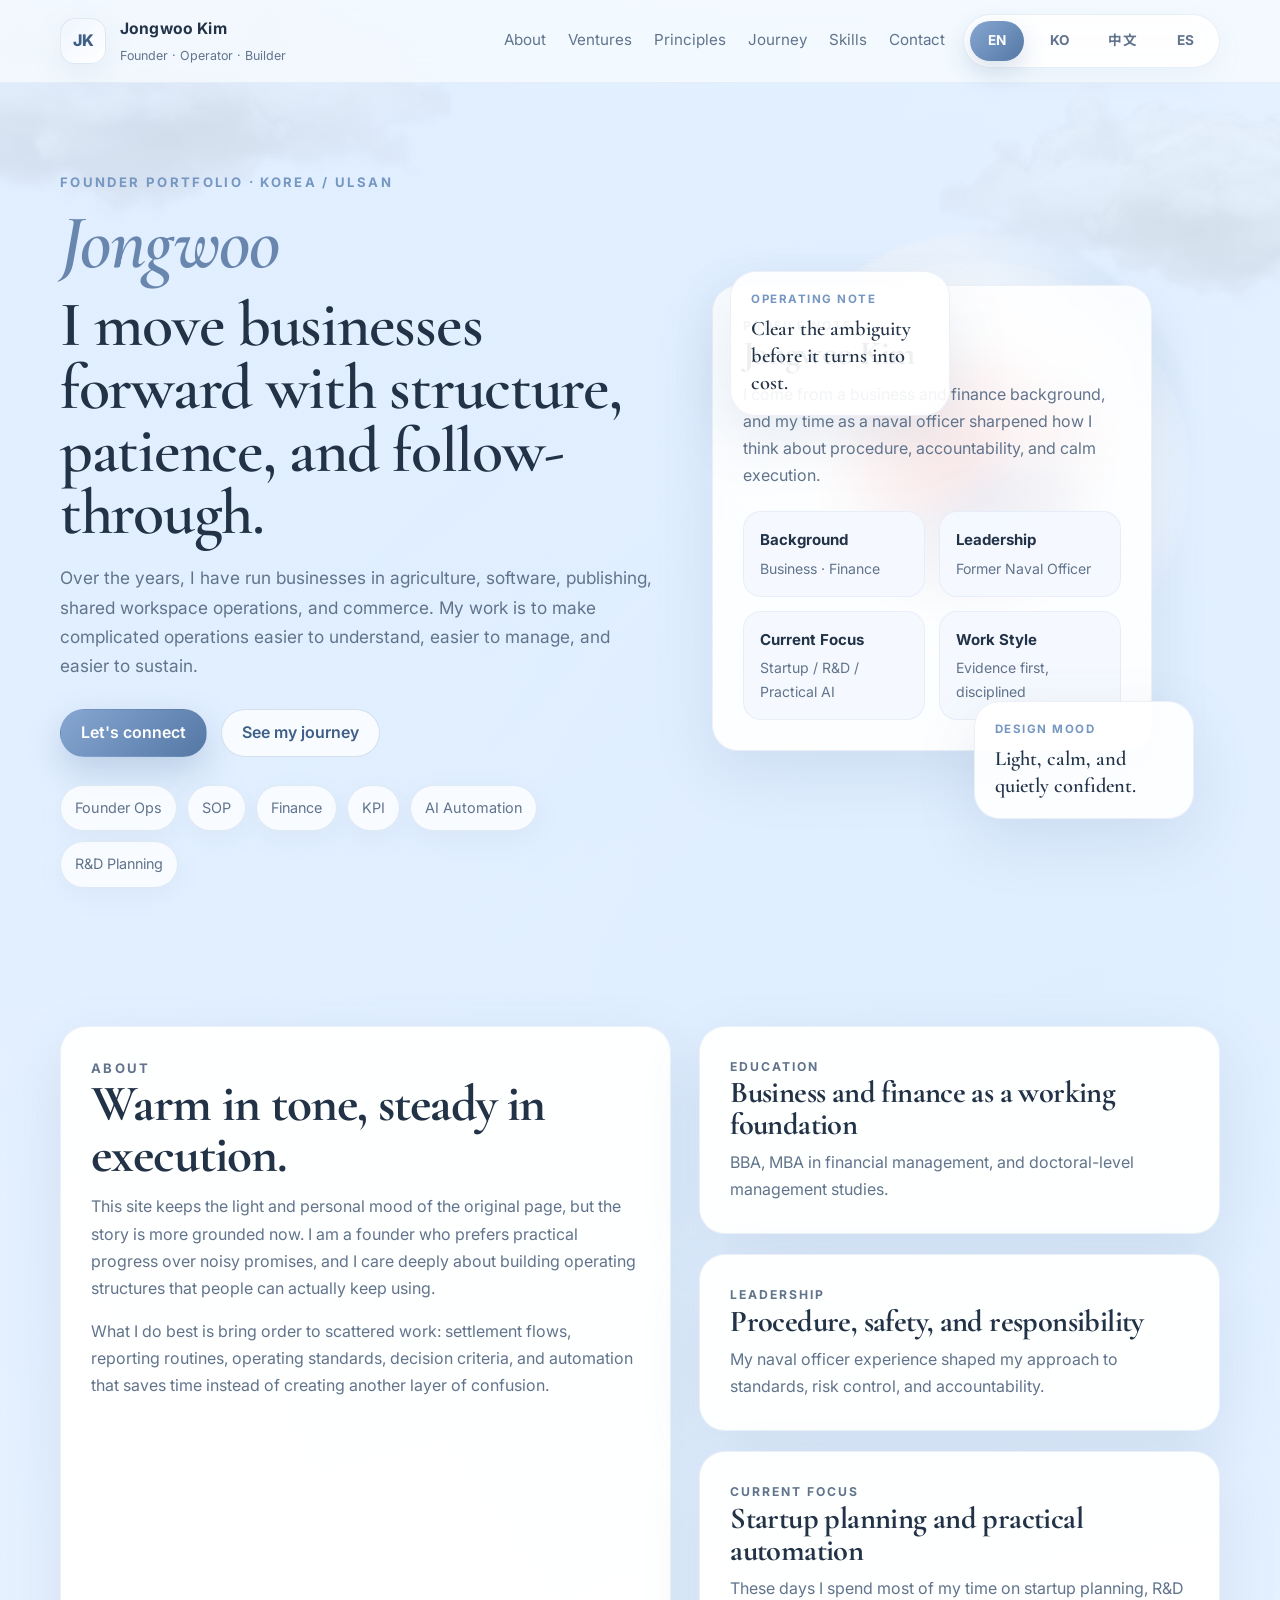
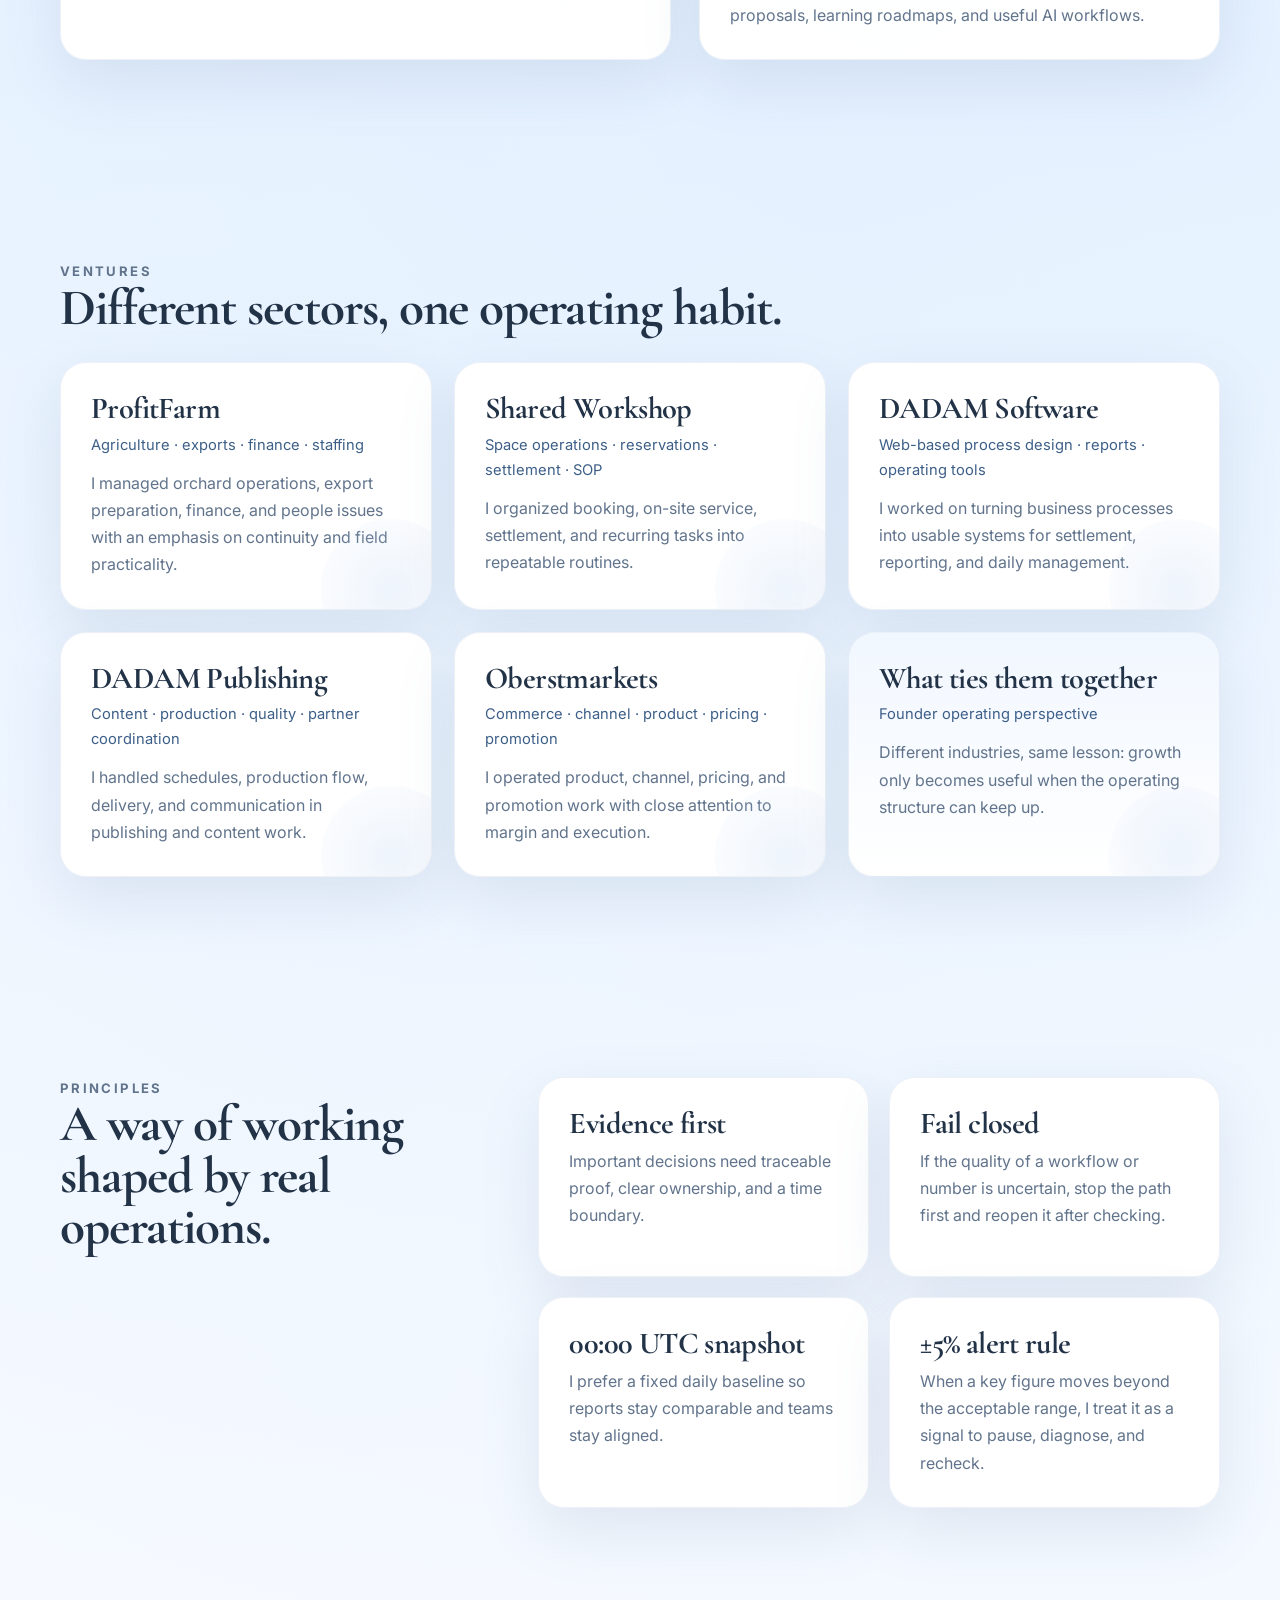
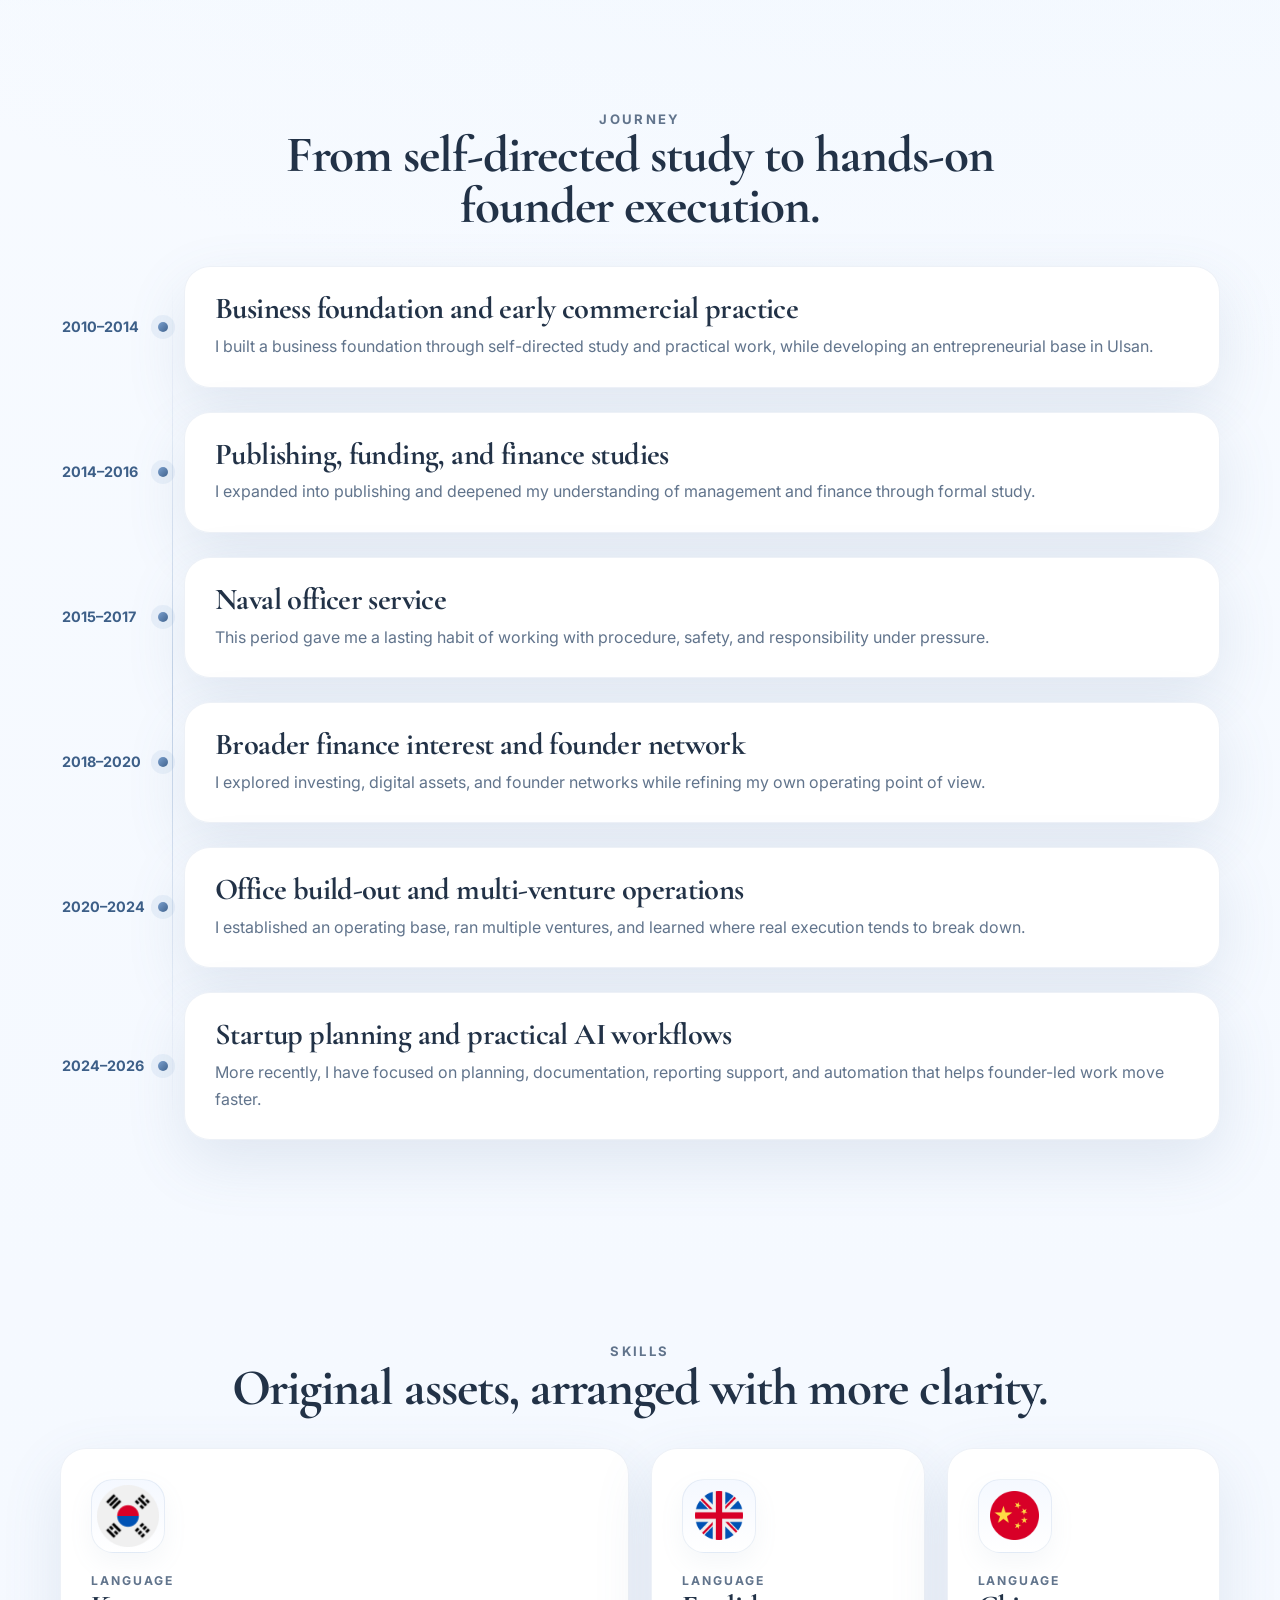
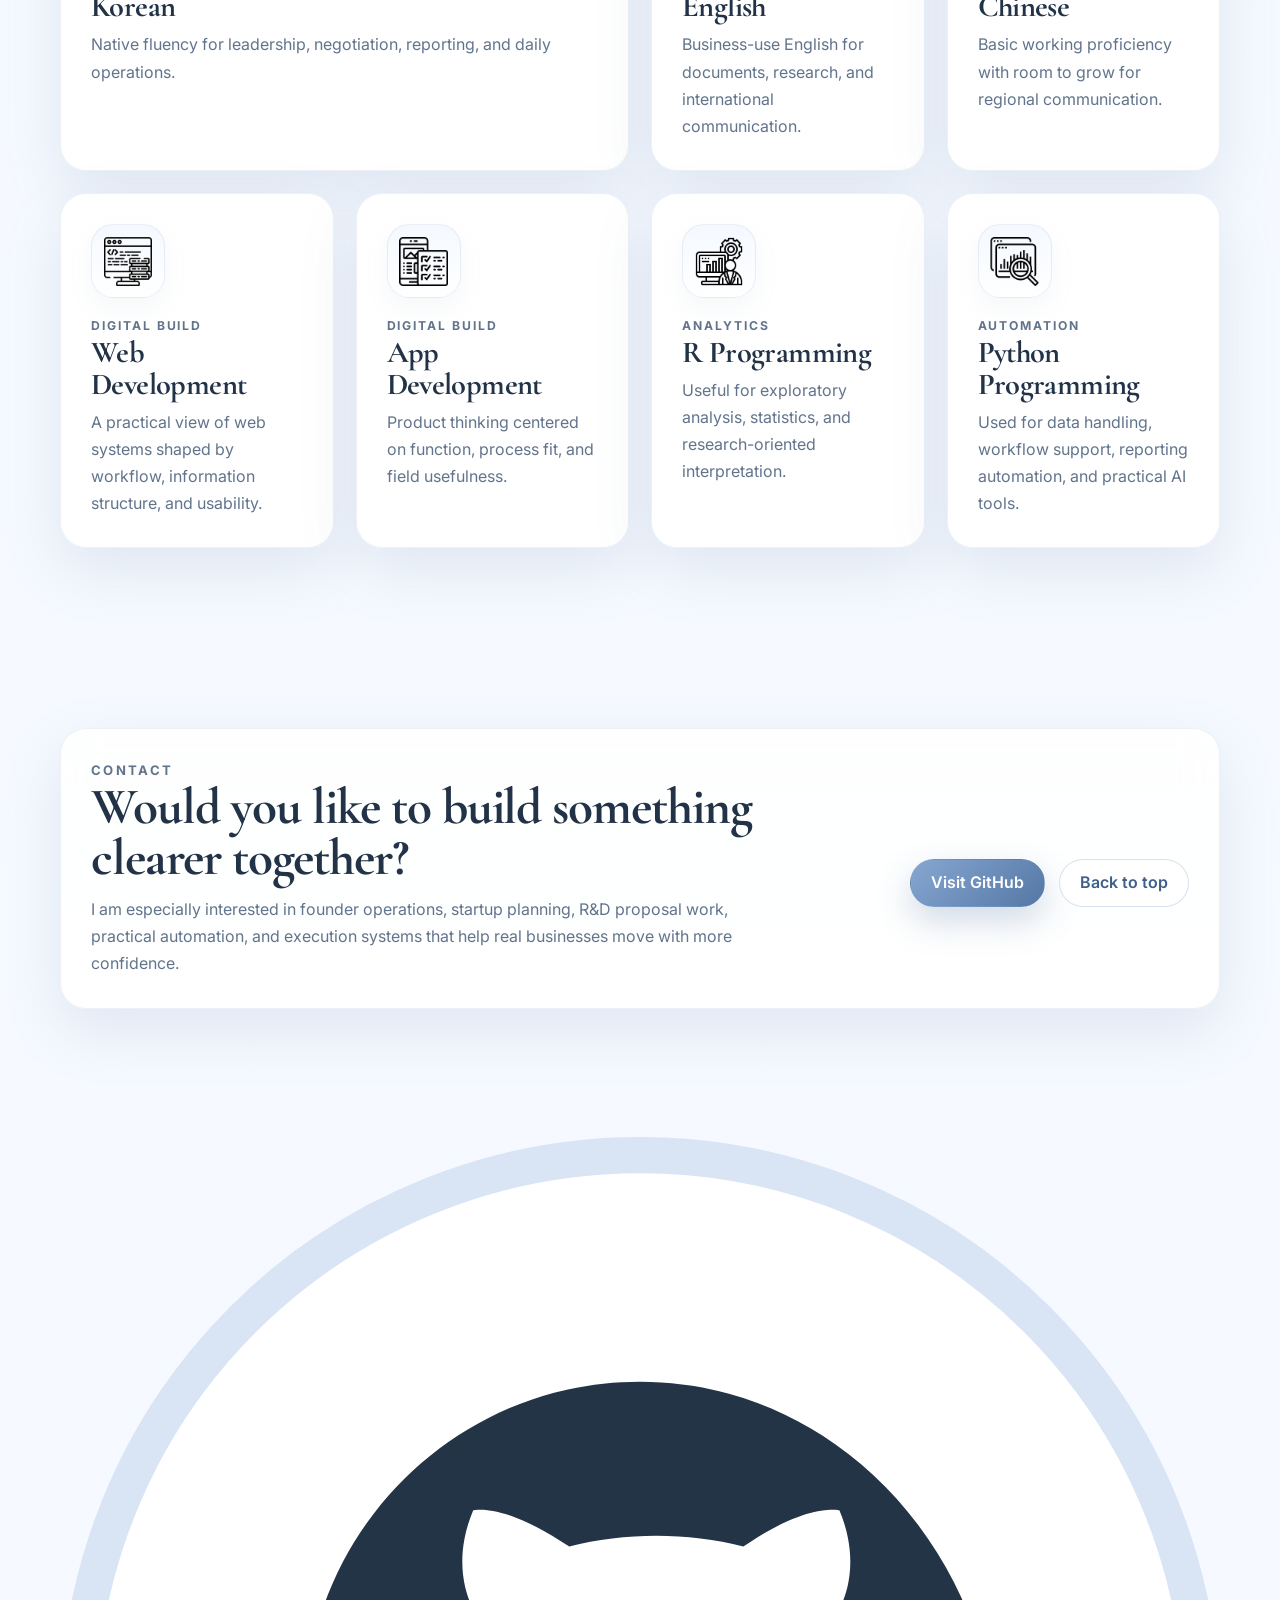
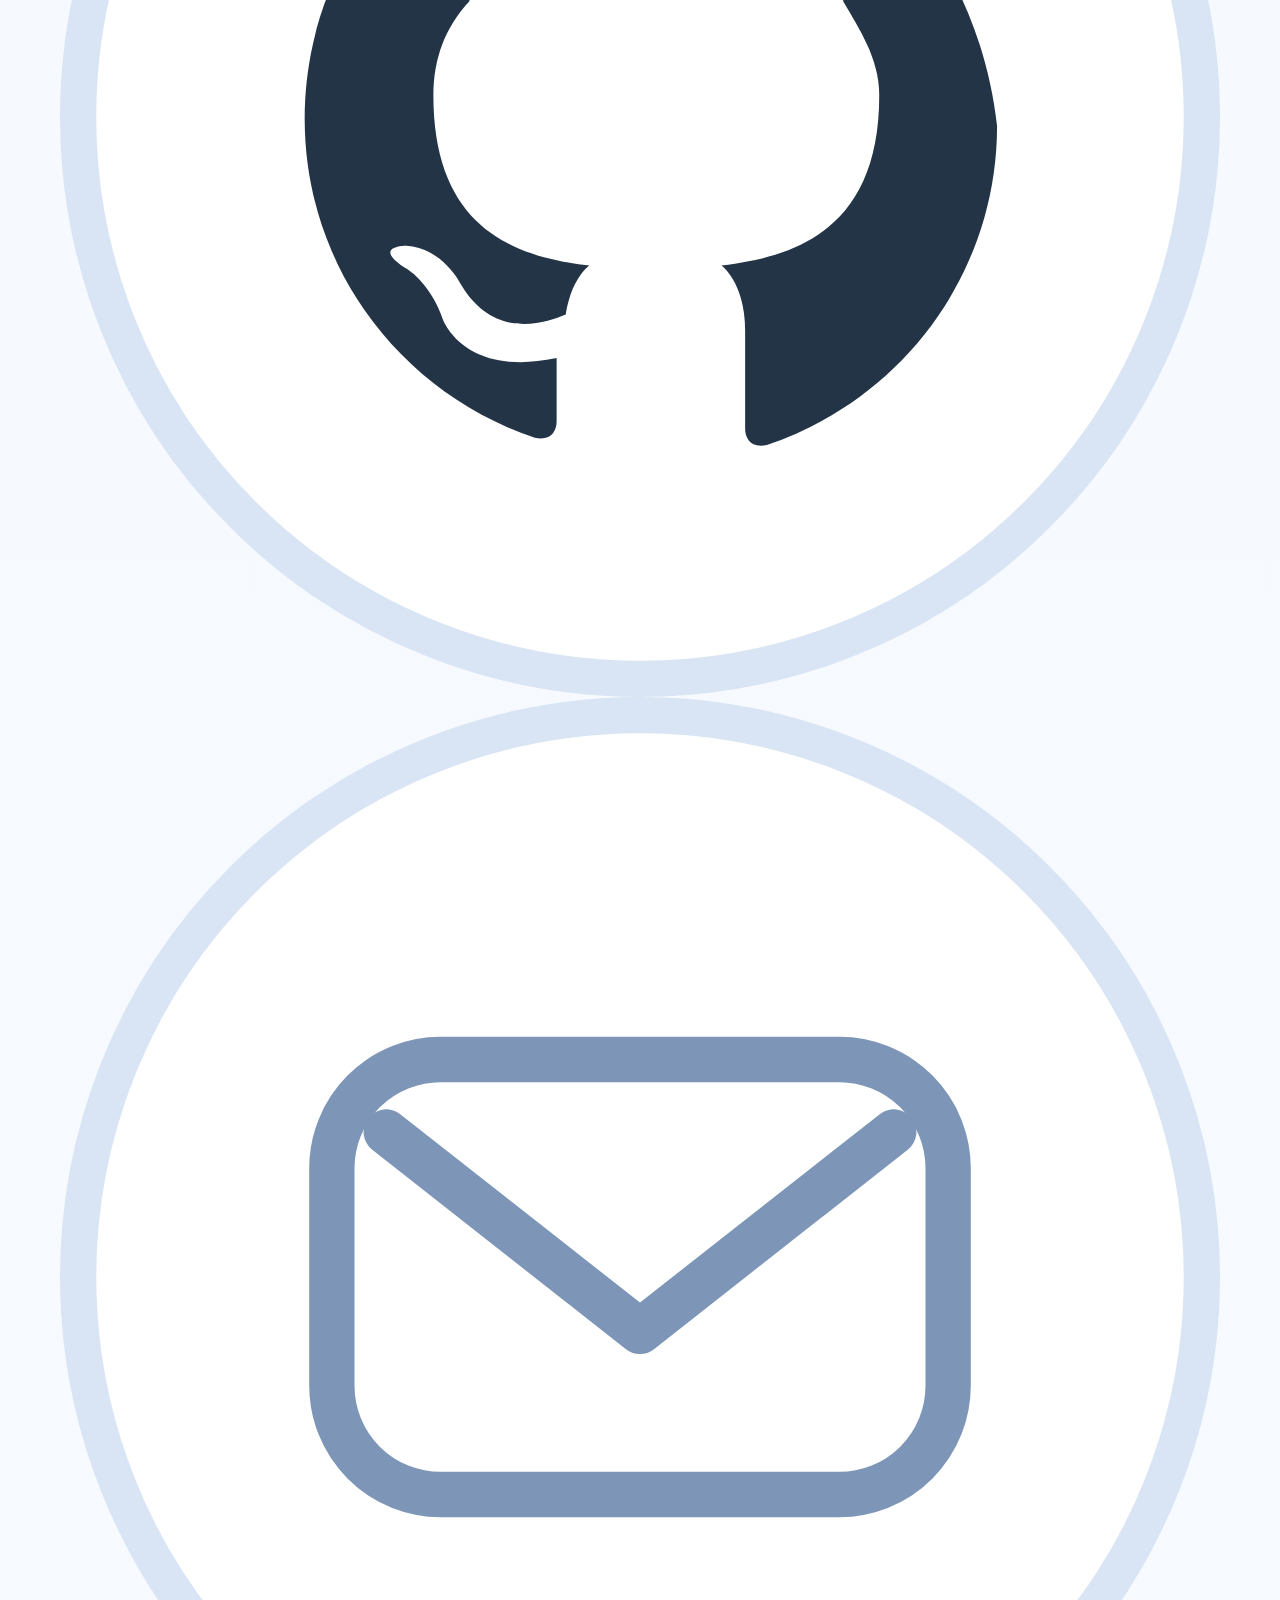
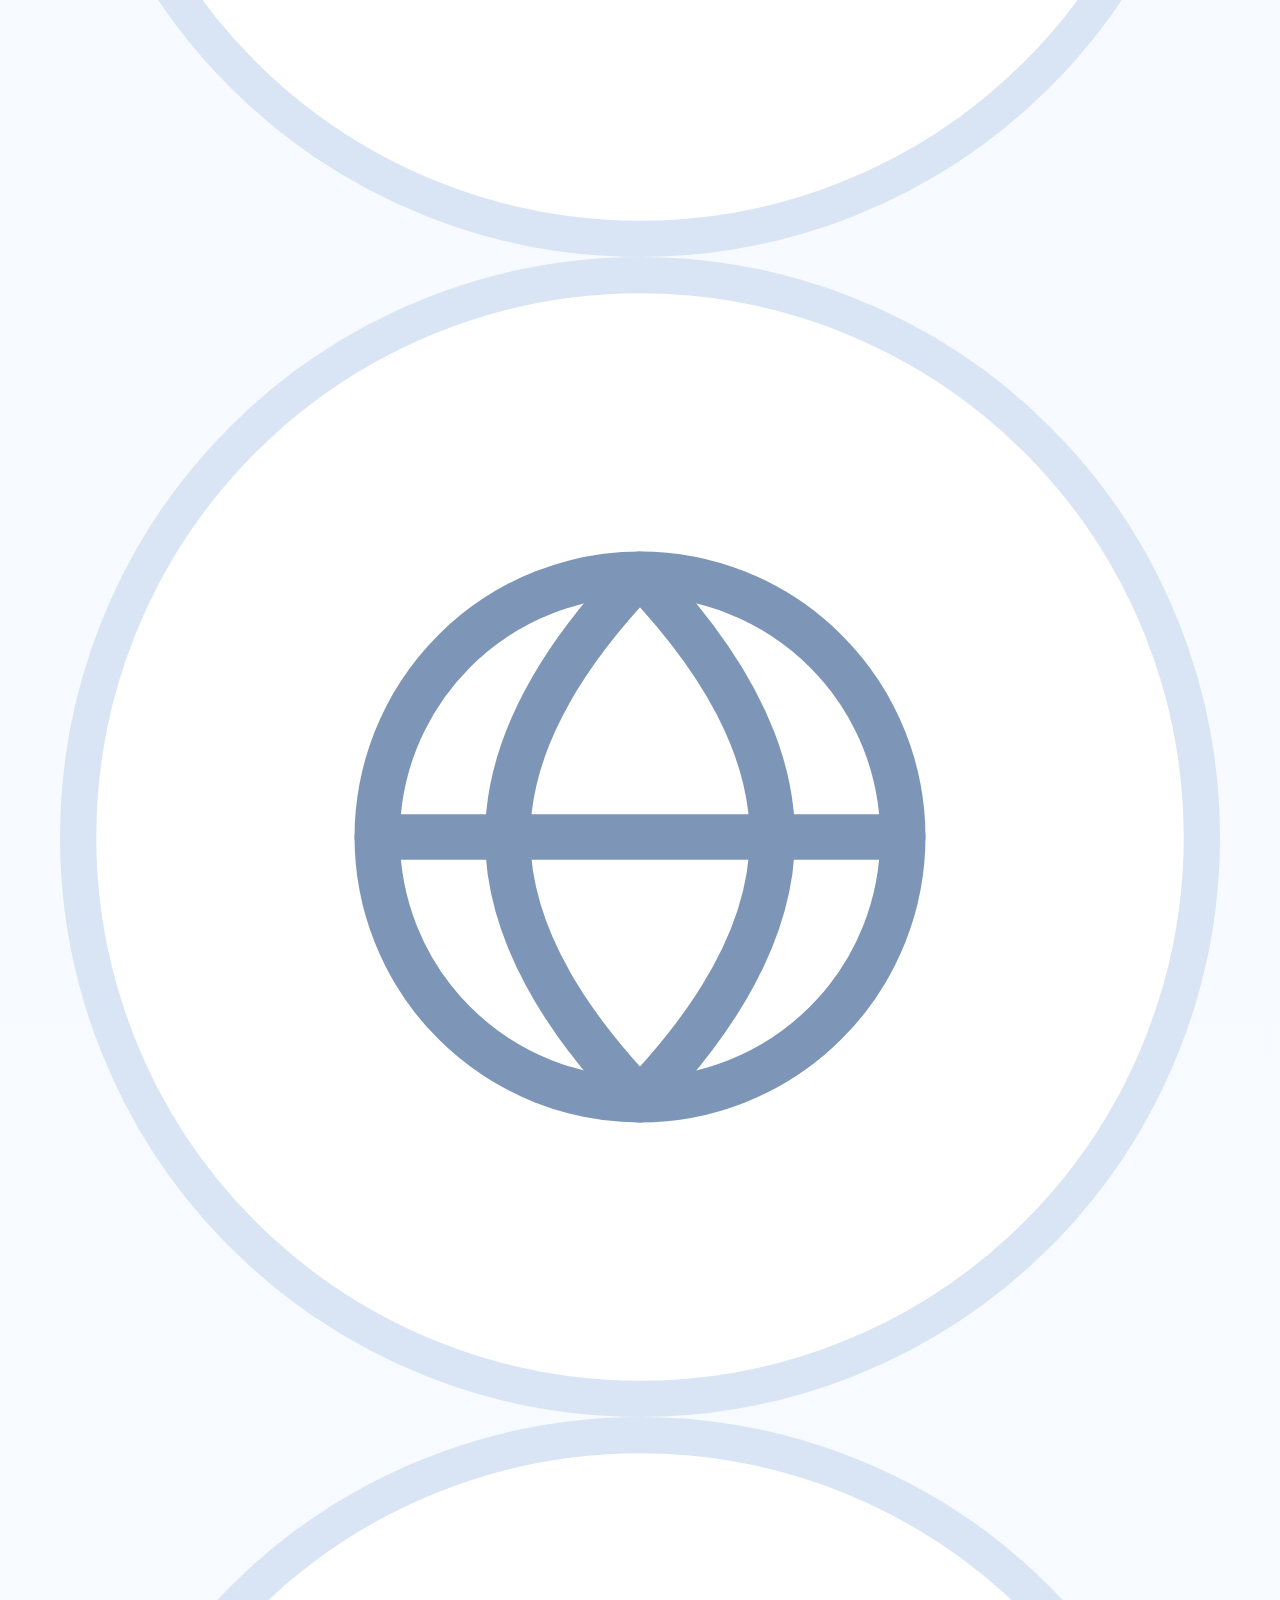
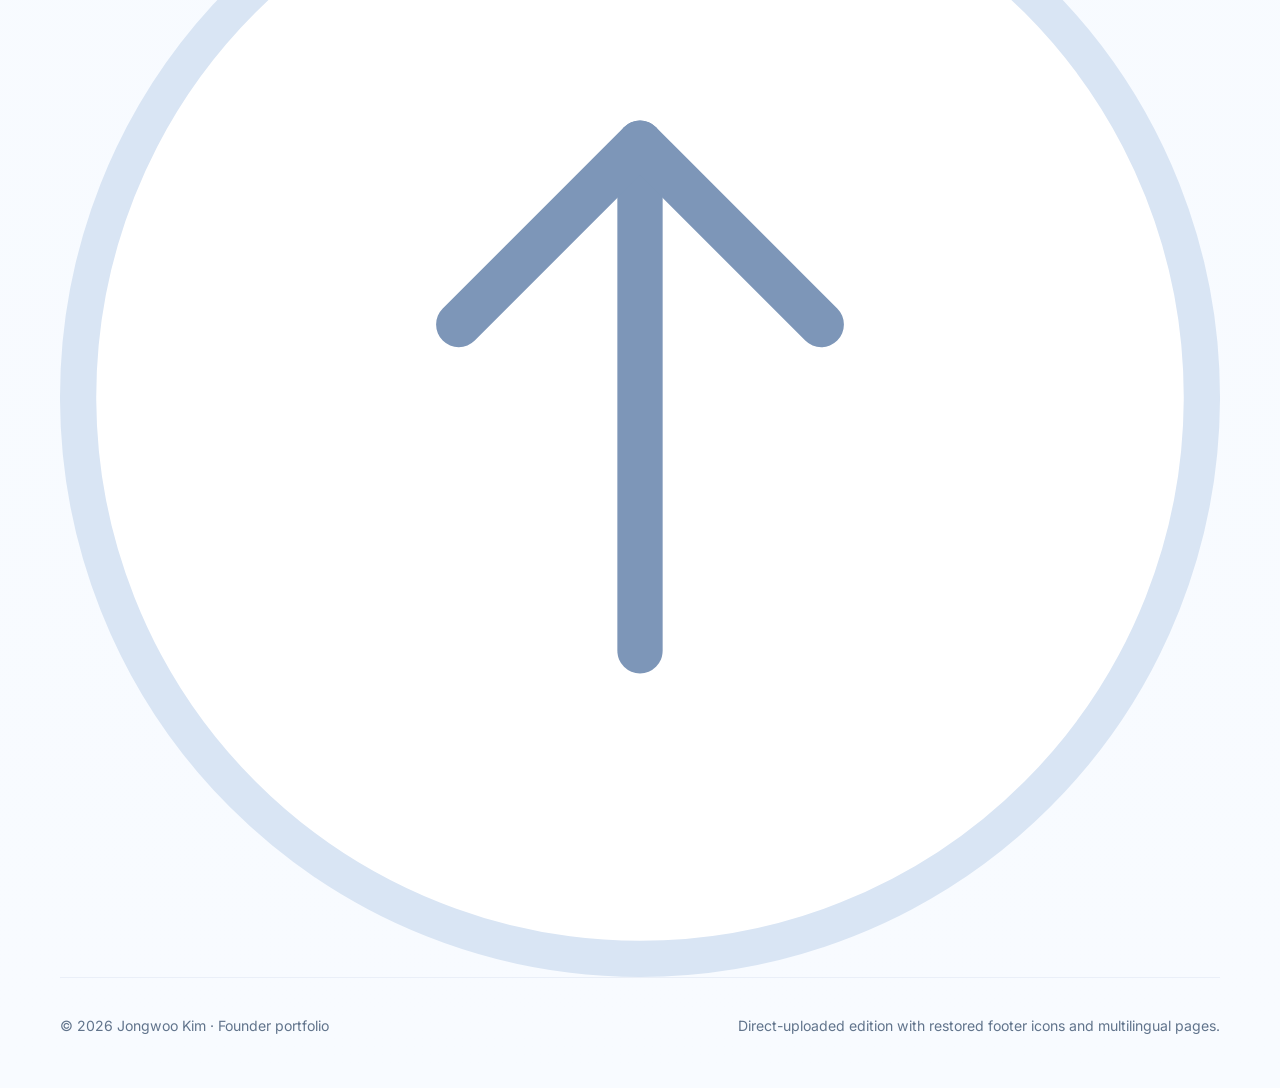
==== commit d61f63d3: "Update index footer" ====
--- a/index.html
+++ b/index.html
@@ -1,364 +1 @@
-<!DOCTYPE html>
-<html lang="en">
-<head>
-  <meta charset="UTF-8" />
-  <meta name="viewport" content="width=device-width, initial-scale=1.0" />
-  <meta name="description" content="Jongwoo Kim is a Korea-based founder and operator who builds practical business systems across operations, finance, planning, and workflow automation." />
-  <meta name="theme-color" content="#f7fbff" />
-  <title>Jongwoo Kim | Founder · Operator · Builder</title>
-  <link rel="preconnect" href="https://fonts.googleapis.com">
-  <link rel="preconnect" href="https://fonts.gstatic.com" crossorigin>
-  <link href="https://fonts.googleapis.com/css2?family=Cormorant+Garamond:wght@500;600;700&family=Inter:wght@400;500;600;700;800&family=Nanum+Brush+Script&family=Noto+Sans+KR:wght@400;500;700&family=Noto+Sans+SC:wght@400;500;700&family=Noto+Serif+SC:wght@500;600;700&display=swap" rel="stylesheet">
-  <link rel="icon" type="image/svg+xml" href="img/favicon.svg" />
-  <link rel="stylesheet" href="css/styles.css" />
-</head>
-<body>
-  <div class="site-noise" aria-hidden="true"></div>
-  <img class="sky-cloud cloud-left" src="img/cloud.png" alt="" aria-hidden="true" />
-  <img class="sky-cloud cloud-right" src="img/cloud.png" alt="" aria-hidden="true" />
-
-  <header class="site-header">
-    <div class="container header-inner">
-      <a class="brand" href="#top" aria-label="Go to top">
-        <span class="brand-mark">JK</span>
-        <span class="brand-copy">
-          <strong>Jongwoo Kim</strong>
-          <small>Founder · Operator · Builder</small>
-        </span>
-      </a>
-      <div class="header-tools">
-        <nav class="main-nav">
-          <a href="#hello">About</a>
-          <a href="#ventures">Ventures</a>
-          <a href="#principles">Principles</a>
-          <a href="#journey">Journey</a>
-          <a href="#skills">Skills</a>
-          <a href="#contact">Contact</a>
-        </nav>
-        <div class="lang-switch" aria-label="Language">
-          <a class="lang-chip active" href="index.html" aria-current="page">EN</a>
-          <a class="lang-chip" href="ko.html">KO</a>
-          <a class="lang-chip" href="zh.html">中文</a>
-          <a class="lang-chip" href="es.html">ES</a>
-        </div>
-      </div>
-    </div>
-  </header>
-
-  <main id="top">
-    <section class="hero section">
-      <div class="container hero-grid">
-        <div class="hero-copy">
-          <p class="eyebrow">Founder portfolio · Korea / Ulsan</p>
-          <p class="script-title">Jongwoo</p>
-          <h1>I move businesses forward with structure, patience, and follow-through.</h1>
-          <p class="lead">Over the years, I have run businesses in agriculture, software, publishing, shared workspace operations, and commerce. My work is to make complicated operations easier to understand, easier to manage, and easier to sustain.</p>
-          <div class="hero-actions">
-            <a class="button primary" href="#contact">Let's connect</a>
-            <a class="button secondary" href="#journey">See my journey</a>
-          </div>
-          <div class="tag-row">
-            <span>Founder Ops</span><span>SOP</span><span>Finance</span><span>KPI</span><span>AI Automation</span><span>R&D Planning</span>
-          </div>
-        </div>
-
-        <div class="hero-visual">
-          <div class="hero-orb"></div>
-          <div class="profile-shell">
-            <div class="flag-plate">
-              <img src="img/korean_flag.png" alt="Korean identity motif" />
-            </div>
-            <div class="profile-card card glass">
-              <p class="card-label">Profile note</p>
-              <h2>Jongwoo Kim</h2>
-              <p>I come from a business and finance background, and my time as a naval officer sharpened how I think about procedure, accountability, and calm execution.</p>
-              <div class="mini-grid">
-                <article>
-                  <strong>Background</strong>
-                  <span>Business · Finance</span>
-                </article>
-                <article>
-                  <strong>Leadership</strong>
-                  <span>Former Naval Officer</span>
-                </article>
-                <article>
-                  <strong>Current Focus</strong>
-                  <span>Startup / R&D / Practical AI</span>
-                </article>
-                <article>
-                  <strong>Work Style</strong>
-                  <span>Evidence first, disciplined</span>
-                </article>
-              </div>
-            </div>
-            <div class="floating-card floating-a card">
-              <span>Operating note</span>
-              <strong>Clear the ambiguity before it turns into cost.</strong>
-            </div>
-            <div class="floating-card floating-b card">
-              <span>Design mood</span>
-              <strong>Light, calm, and quietly confident.</strong>
-            </div>
-          </div>
-        </div>
-      </div>
-    </section>
-
-    <section class="section intro-band" id="hello">
-      <div class="container split-grid">
-        <article class="card intro-card">
-          <p class="eyebrow">About</p>
-          <h2>Warm in tone, steady in execution.</h2>
-          <p>This site keeps the light and personal mood of the original page, but the story is more grounded now. I am a founder who prefers practical progress over noisy promises, and I care deeply about building operating structures that people can actually keep using.</p>
-          <p>What I do best is bring order to scattered work: settlement flows, reporting routines, operating standards, decision criteria, and automation that saves time instead of creating another layer of confusion.</p>
-        </article>
-
-        <div class="stacked-info">
-          <article class="card soft-card">
-            <p class="card-label">Education</p>
-            <h3>Business and finance as a working foundation</h3>
-            <p>BBA, MBA in financial management, and doctoral-level management studies.</p>
-          </article>
-          <article class="card soft-card">
-            <p class="card-label">Leadership</p>
-            <h3>Procedure, safety, and responsibility</h3>
-            <p>My naval officer experience shaped my approach to standards, risk control, and accountability.</p>
-          </article>
-          <article class="card soft-card">
-            <p class="card-label">Current focus</p>
-            <h3>Startup planning and practical automation</h3>
-            <p>These days I spend most of my time on startup planning, R&D proposals, learning roadmaps, and useful AI workflows.</p>
-          </article>
-        </div>
-      </div>
-    </section>
-
-    <section class="section" id="ventures">
-      <div class="container">
-        <div class="section-heading">
-          <p class="eyebrow">Ventures</p>
-          <h2>Different sectors, one operating habit.</h2>
-        </div>
-        <div class="venture-grid">
-          <article class="card venture-card">
-            <h3>ProfitFarm</h3>
-            <p class="venture-role">Agriculture · exports · finance · staffing</p>
-            <p>I managed orchard operations, export preparation, finance, and people issues with an emphasis on continuity and field practicality.</p>
-          </article>
-          <article class="card venture-card">
-            <h3>Shared Workshop</h3>
-            <p class="venture-role">Space operations · reservations · settlement · SOP</p>
-            <p>I organized booking, on-site service, settlement, and recurring tasks into repeatable routines.</p>
-          </article>
-          <article class="card venture-card">
-            <h3>DADAM Software</h3>
-            <p class="venture-role">Web-based process design · reports · operating tools</p>
-            <p>I worked on turning business processes into usable systems for settlement, reporting, and daily management.</p>
-          </article>
-          <article class="card venture-card">
-            <h3>DADAM Publishing</h3>
-            <p class="venture-role">Content · production · quality · partner coordination</p>
-            <p>I handled schedules, production flow, delivery, and communication in publishing and content work.</p>
-          </article>
-          <article class="card venture-card">
-            <h3>Oberstmarkets</h3>
-            <p class="venture-role">Commerce · channel · product · pricing · promotion</p>
-            <p>I operated product, channel, pricing, and promotion work with close attention to margin and execution.</p>
-          </article>
-          <article class="card venture-card featured-venture">
-            <h3>What ties them together</h3>
-            <p class="venture-role">Founder operating perspective</p>
-            <p>Different industries, same lesson: growth only becomes useful when the operating structure can keep up.</p>
-          </article>
-        </div>
-      </div>
-    </section>
-
-    <section class="section principles-section" id="principles">
-      <div class="container principles-grid">
-        <div class="section-heading left-tight">
-          <p class="eyebrow">Principles</p>
-          <h2>A way of working shaped by real operations.</h2>
-        </div>
-        <div class="principles-list">
-          <article class="card principle-card">
-            <h3>Evidence first</h3>
-            <p>Important decisions need traceable proof, clear ownership, and a time boundary.</p>
-          </article>
-          <article class="card principle-card">
-            <h3>Fail closed</h3>
-            <p>If the quality of a workflow or number is uncertain, stop the path first and reopen it after checking.</p>
-          </article>
-          <article class="card principle-card">
-            <h3>00:00 UTC snapshot</h3>
-            <p>I prefer a fixed daily baseline so reports stay comparable and teams stay aligned.</p>
-          </article>
-          <article class="card principle-card">
-            <h3>±5% alert rule</h3>
-            <p>When a key figure moves beyond the acceptable range, I treat it as a signal to pause, diagnose, and recheck.</p>
-          </article>
-        </div>
-      </div>
-    </section>
-
-    <section class="section timeline-section" id="journey">
-      <div class="container">
-        <div class="section-heading centered">
-          <p class="eyebrow">Journey</p>
-          <h2>From self-directed study to hands-on founder execution.</h2>
-        </div>
-
-        <div class="timeline">
-          <article class="timeline-item">
-            <div class="year">2010–2014</div>
-            <div class="timeline-card card">
-              <h3>Business foundation and early commercial practice</h3>
-              <p>I built a business foundation through self-directed study and practical work, while developing an entrepreneurial base in Ulsan.</p>
-            </div>
-          </article>
-          <article class="timeline-item">
-            <div class="year">2014–2016</div>
-            <div class="timeline-card card">
-              <h3>Publishing, funding, and finance studies</h3>
-              <p>I expanded into publishing and deepened my understanding of management and finance through formal study.</p>
-            </div>
-          </article>
-          <article class="timeline-item">
-            <div class="year">2015–2017</div>
-            <div class="timeline-card card">
-              <h3>Naval officer service</h3>
-              <p>This period gave me a lasting habit of working with procedure, safety, and responsibility under pressure.</p>
-            </div>
-          </article>
-          <article class="timeline-item">
-            <div class="year">2018–2020</div>
-            <div class="timeline-card card">
-              <h3>Broader finance interest and founder network</h3>
-              <p>I explored investing, digital assets, and founder networks while refining my own operating point of view.</p>
-            </div>
-          </article>
-          <article class="timeline-item">
-            <div class="year">2020–2024</div>
-            <div class="timeline-card card">
-              <h3>Office build-out and multi-venture operations</h3>
-              <p>I established an operating base, ran multiple ventures, and learned where real execution tends to break down.</p>
-            </div>
-          </article>
-          <article class="timeline-item">
-            <div class="year">2024–2026</div>
-            <div class="timeline-card card">
-              <h3>Startup planning and practical AI workflows</h3>
-              <p>More recently, I have focused on planning, documentation, reporting support, and automation that helps founder-led work move faster.</p>
-            </div>
-          </article>
-        </div>
-      </div>
-    </section>
-
-    <section class="section skills-section" id="skills">
-      <div class="container">
-        <div class="section-heading centered">
-          <p class="eyebrow">Skills</p>
-          <h2>Original assets, arranged with more clarity.</h2>
-        </div>
-
-        <div class="skills-cluster">
-          <article class="card media-card wide">
-            <div class="media-icon flag-korea">
-              <img src="img/south-korea.png" alt="Korean" />
-            </div>
-            <div>
-              <p class="card-label">Language</p>
-              <h3>Korean</h3>
-              <p>Native fluency for leadership, negotiation, reporting, and daily operations.</p>
-            </div>
-          </article>
-          <article class="card media-card">
-            <div class="media-icon">
-              <img src="img/united-kingdom.png" alt="English" />
-            </div>
-            <div>
-              <p class="card-label">Language</p>
-              <h3>English</h3>
-              <p>Business-use English for documents, research, and international communication.</p>
-            </div>
-          </article>
-          <article class="card media-card">
-            <div class="media-icon">
-              <img src="img/china.png" alt="Chinese" />
-            </div>
-            <div>
-              <p class="card-label">Language</p>
-              <h3>Chinese</h3>
-              <p>Basic working proficiency with room to grow for regional communication.</p>
-            </div>
-          </article>
-          <article class="card media-card">
-            <div class="media-icon mono-icon">
-              <img src="img/web-design.png" alt="Web Development" />
-            </div>
-            <div>
-              <p class="card-label">Digital build</p>
-              <h3>Web Development</h3>
-              <p>A practical view of web systems shaped by workflow, information structure, and usability.</p>
-            </div>
-          </article>
-          <article class="card media-card">
-            <div class="media-icon mono-icon">
-              <img src="img/app-design.png" alt="App Development" />
-            </div>
-            <div>
-              <p class="card-label">Digital build</p>
-              <h3>App Development</h3>
-              <p>Product thinking centered on function, process fit, and field usefulness.</p>
-            </div>
-          </article>
-          <article class="card media-card">
-            <div class="media-icon mono-icon">
-              <img src="img/R-programming.png" alt="R Programming" />
-            </div>
-            <div>
-              <p class="card-label">Analytics</p>
-              <h3>R Programming</h3>
-              <p>Useful for exploratory analysis, statistics, and research-oriented interpretation.</p>
-            </div>
-          </article>
-          <article class="card media-card">
-            <div class="media-icon mono-icon">
-              <img src="img/Python-programming.png" alt="Python Programming" />
-            </div>
-            <div>
-              <p class="card-label">Automation</p>
-              <h3>Python Programming</h3>
-              <p>Used for data handling, workflow support, reporting automation, and practical AI tools.</p>
-            </div>
-          </article>
-        </div>
-      </div>
-    </section>
-
-    <section class="section contact-section" id="contact">
-      <div class="container">
-        <div class="contact-card card glass">
-          <div>
-            <p class="eyebrow">Contact</p>
-            <h2>Would you like to build something clearer together?</h2>
-            <p>I am especially interested in founder operations, startup planning, R&D proposal work, practical automation, and execution systems that help real businesses move with more confidence.</p>
-          </div>
-          <div class="contact-actions">
-            <a class="button primary" href="https://github.com/oberstmarkts" target="_blank" rel="noreferrer">Visit GitHub</a>
-            <a class="button secondary" href="#top">Back to top</a>
-          </div>
-        </div>
-      </div>
-    </section>
-  </main>
-
-  <footer class="site-footer">
-    <div class="container footer-inner">
-      <p>© 2026 Jongwoo Kim · Founder portfolio</p>
-      <p>Multilingual edition with original repository visuals.</p>
-    </div>
-  </footer>
-</body>
-</html>+<!DOCTYPE html><html lang="en"><head><meta charset="UTF-8" /><meta name="viewport" content="width=device-width, initial-scale=1.0" /><meta name="description" content="Jongwoo Kim is a Korea-based founder and operator who builds practical business systems across operations, finance, planning, and workflow automation." /><meta name="theme-color" content="#f7fbff" /><title>Jongwoo Kim | Founder · Operator · Builder</title><link rel="preconnect" href="https://fonts.googleapis.com"><link rel="preconnect" href="https://fonts.gstatic.com" crossorigin><link href="https://fonts.googleapis.com/css2?family=Cormorant+Garamond:wght@500;600;700&family=Inter:wght@400;500;600;700;800&family=Nanum+Brush+Script&family=Noto+Sans+KR:wght@400;500;700&family=Noto+Sans+SC:wght@400;500;700&family=Noto+Serif+SC:wght@500;600;700&display=swap" rel="stylesheet"><link rel="icon" type="image/svg+xml" href="img/favicon.svg" /><link rel="stylesheet" href="css/styles.css" /></head><body><div class="site-noise" aria-hidden="true"></div><img class="sky-cloud cloud-left" src="img/cloud.png" alt="" aria-hidden="true" /><img class="sky-cloud cloud-right" src="img/cloud.png" alt="" aria-hidden="true" /><header class="site-header"><div class="container header-inner"><a class="brand" href="#top" aria-label="Go to top"><span class="brand-mark">JK</span><span class="brand-copy"><strong>Jongwoo Kim</strong><small>Founder · Operator · Builder</small></span></a><div class="header-tools"><nav class="main-nav"><a href="#hello">About</a><a href="#ventures">Ventures</a><a href="#principles">Principles</a><a href="#journey">Journey</a><a href="#skills">Skills</a><a href="#contact">Contact</a></nav><div class="lang-switch" aria-label="Language"><a class="lang-chip active" href="index.html" aria-current="page">EN</a><a class="lang-chip" href="ko.html">KO</a><a class="lang-chip" href="zh.html">中文</a><a class="lang-chip" href="es.html">ES</a></div></div></div></header><main id="top"><section class="hero section"><div class="container hero-grid"><div class="hero-copy"><p class="eyebrow">Founder portfolio · Korea / Ulsan</p><p class="script-title">Jongwoo</p><h1>I move businesses forward with structure, patience, and follow-through.</h1><p class="lead">Over the years, I have run businesses in agriculture, software, publishing, shared workspace operations, and commerce. My work is to make complicated operations easier to understand, easier to manage, and easier to sustain.</p><div class="hero-actions"><a class="button primary" href="#contact">Let's connect</a><a class="button secondary" href="#journey">See my journey</a></div><div class="tag-row"><span>Founder Ops</span><span>SOP</span><span>Finance</span><span>KPI</span><span>AI Automation</span><span>R&D Planning</span></div></div><div class="hero-visual"><div class="hero-orb"></div><div class="profile-shell"><div class="flag-plate"><img src="img/korean_flag.png" alt="Korean identity motif" /></div><div class="profile-card card glass"><p class="card-label">Profile note</p><h2>Jongwoo Kim</h2><p>I come from a business and finance background, and my time as a naval officer sharpened how I think about procedure, accountability, and calm execution.</p><div class="mini-grid"><article><strong>Background</strong><span>Business · Finance</span></article><article><strong>Leadership</strong><span>Former Naval Officer</span></article><article><strong>Current Focus</strong><span>Startup / R&D / Practical AI</span></article><article><strong>Work Style</strong><span>Evidence first, disciplined</span></article></div></div><div class="floating-card floating-a card"><span>Operating note</span><strong>Clear the ambiguity before it turns into cost.</strong></div><div class="floating-card floating-b card"><span>Design mood</span><strong>Light, calm, and quietly confident.</strong></div></div></div></div></section><section class="section intro-band" id="hello"><div class="container split-grid"><article class="card intro-card"><p class="eyebrow">About</p><h2>Warm in tone, steady in execution.</h2><p>This site keeps the light and personal mood of the original page, but the story is more grounded now. I am a founder who prefers practical progress over noisy promises, and I care deeply about building operating structures that people can actually keep using.</p><p>What I do best is bring order to scattered work: settlement flows, reporting routines, operating standards, decision criteria, and automation that saves time instead of creating another layer of confusion.</p></article><div class="stacked-info"><article class="card soft-card"><p class="card-label">Education</p><h3>Business and finance as a working foundation</h3><p>BBA, MBA in financial management, and doctoral-level management studies.</p></article><article class="card soft-card"><p class="card-label">Leadership</p><h3>Procedure, safety, and responsibility</h3><p>My naval officer experience shaped my approach to standards, risk control, and accountability.</p></article><article class="card soft-card"><p class="card-label">Current focus</p><h3>Startup planning and practical automation</h3><p>These days I spend most of my time on startup planning, R&D proposals, learning roadmaps, and useful AI workflows.</p></article></div></div></section><section class="section" id="ventures"><div class="container"><div class="section-heading"><p class="eyebrow">Ventures</p><h2>Different sectors, one operating habit.</h2></div><div class="venture-grid"><article class="card venture-card"><h3>ProfitFarm</h3><p class="venture-role">Agriculture · exports · finance · staffing</p><p>I managed orchard operations, export preparation, finance, and people issues with an emphasis on continuity and field practicality.</p></article><article class="card venture-card"><h3>Shared Workshop</h3><p class="venture-role">Space operations · reservations · settlement · SOP</p><p>I organized booking, on-site service, settlement, and recurring tasks into repeatable routines.</p></article><article class="card venture-card"><h3>DADAM Software</h3><p class="venture-role">Web-based process design · reports · operating tools</p><p>I worked on turning business processes into usable systems for settlement, reporting, and daily management.</p></article><article class="card venture-card"><h3>DADAM Publishing</h3><p class="venture-role">Content · production · quality · partner coordination</p><p>I handled schedules, production flow, delivery, and communication in publishing and content work.</p></article><article class="card venture-card"><h3>Oberstmarkets</h3><p class="venture-role">Commerce · channel · product · pricing · promotion</p><p>I operated product, channel, pricing, and promotion work with close attention to margin and execution.</p></article><article class="card venture-card featured-venture"><h3>What ties them together</h3><p class="venture-role">Founder operating perspective</p><p>Different industries, same lesson: growth only becomes useful when the operating structure can keep up.</p></article></div></div></section><section class="section principles-section" id="principles"><div class="container principles-grid"><div class="section-heading left-tight"><p class="eyebrow">Principles</p><h2>A way of working shaped by real operations.</h2></div><div class="principles-list"><article class="card principle-card"><h3>Evidence first</h3><p>Important decisions need traceable proof, clear ownership, and a time boundary.</p></article><article class="card principle-card"><h3>Fail closed</h3><p>If the quality of a workflow or number is uncertain, stop the path first and reopen it after checking.</p></article><article class="card principle-card"><h3>00:00 UTC snapshot</h3><p>I prefer a fixed daily baseline so reports stay comparable and teams stay aligned.</p></article><article class="card principle-card"><h3>±5% alert rule</h3><p>When a key figure moves beyond the acceptable range, I treat it as a signal to pause, diagnose, and recheck.</p></article></div></div></section><section class="section timeline-section" id="journey"><div class="container"><div class="section-heading centered"><p class="eyebrow">Journey</p><h2>From self-directed study to hands-on founder execution.</h2></div><div class="timeline"><article class="timeline-item"><div class="year">2010–2014</div><div class="timeline-card card"><h3>Business foundation and early commercial practice</h3><p>I built a business foundation through self-directed study and practical work, while developing an entrepreneurial base in Ulsan.</p></div></article><article class="timeline-item"><div class="year">2014–2016</div><div class="timeline-card card"><h3>Publishing, funding, and finance studies</h3><p>I expanded into publishing and deepened my understanding of management and finance through formal study.</p></div></article><article class="timeline-item"><div class="year">2015–2017</div><div class="timeline-card card"><h3>Naval officer service</h3><p>This period gave me a lasting habit of working with procedure, safety, and responsibility under pressure.</p></div></article><article class="timeline-item"><div class="year">2018–2020</div><div class="timeline-card card"><h3>Broader finance interest and founder network</h3><p>I explored investing, digital assets, and founder networks while refining my own operating point of view.</p></div></article><article class="timeline-item"><div class="year">2020–2024</div><div class="timeline-card card"><h3>Office build-out and multi-venture operations</h3><p>I established an operating base, ran multiple ventures, and learned where real execution tends to break down.</p></div></article><article class="timeline-item"><div class="year">2024–2026</div><div class="timeline-card card"><h3>Startup planning and practical AI workflows</h3><p>More recently, I have focused on planning, documentation, reporting support, and automation that helps founder-led work move faster.</p></div></article></div></div></section><section class="section skills-section" id="skills"><div class="container"><div class="section-heading centered"><p class="eyebrow">Skills</p><h2>Original assets, arranged with more clarity.</h2></div><div class="skills-cluster"><article class="card media-card wide"><div class="media-icon flag-korea"><img src="img/south-korea.png" alt="Korean" /></div><div><p class="card-label">Language</p><h3>Korean</h3><p>Native fluency for leadership, negotiation, reporting, and daily operations.</p></div></article><article class="card media-card"><div class="media-icon"><img src="img/united-kingdom.png" alt="English" /></div><div><p class="card-label">Language</p><h3>English</h3><p>Business-use English for documents, research, and international communication.</p></div></article><article class="card media-card"><div class="media-icon"><img src="img/china.png" alt="Chinese" /></div><div><p class="card-label">Language</p><h3>Chinese</h3><p>Basic working proficiency with room to grow for regional communication.</p></div></article><article class="card media-card"><div class="media-icon mono-icon"><img src="img/web-design.png" alt="Web Development" /></div><div><p class="card-label">Digital build</p><h3>Web Development</h3><p>A practical view of web systems shaped by workflow, information structure, and usability.</p></div></article><article class="card media-card"><div class="media-icon mono-icon"><img src="img/app-design.png" alt="App Development" /></div><div><p class="card-label">Digital build</p><h3>App Development</h3><p>Product thinking centered on function, process fit, and field usefulness.</p></div></article><article class="card media-card"><div class="media-icon mono-icon"><img src="img/R-programming.png" alt="R Programming" /></div><div><p class="card-label">Analytics</p><h3>R Programming</h3><p>Useful for exploratory analysis, statistics, and research-oriented interpretation.</p></div></article><article class="card media-card"><div class="media-icon mono-icon"><img src="img/Python-programming.png" alt="Python Programming" /></div><div><p class="card-label">Automation</p><h3>Python Programming</h3><p>Used for data handling, workflow support, reporting automation, and practical AI tools.</p></div></article></div></div></section><section class="section contact-section" id="contact"><div class="container"><div class="contact-card card glass"><div><p class="eyebrow">Contact</p><h2>Would you like to build something clearer together?</h2><p>I am especially interested in founder operations, startup planning, R&D proposal work, practical automation, and execution systems that help real businesses move with more confidence.</p></div><div class="contact-actions"><a class="button primary" href="https://github.com/oberstmarkts" target="_blank" rel="noreferrer">Visit GitHub</a><a class="button secondary" href="#top">Back to top</a></div></div></div></section></main><footer class="site-footer"><div class="container footer-shell"><div class="footer-social" aria-label="Social links"><a class="social-link" href="https://github.com/oberstmarkts" target="_blank" rel="noreferrer" aria-label="GitHub profile"><img src="img/icon-github.svg" alt="" /></a><a class="social-link" href="mailto:dadampaper@gmail.com" aria-label="Email"><img src="img/icon-mail.svg" alt="" /></a><a class="social-link" href="https://dadampub.wixsite.com/dadampaper" target="_blank" rel="noreferrer" aria-label="Dadam Paper website"><img src="img/icon-web.svg" alt="" /></a><a class="social-link" href="#top" aria-label="Back to top"><img src="img/icon-top.svg" alt="" /></a></div><div class="footer-inner"><p>© 2026 Jongwoo Kim · Founder portfolio</p><p>Direct-uploaded edition with restored footer icons and multilingual pages.</p></div></div></footer></body></html>
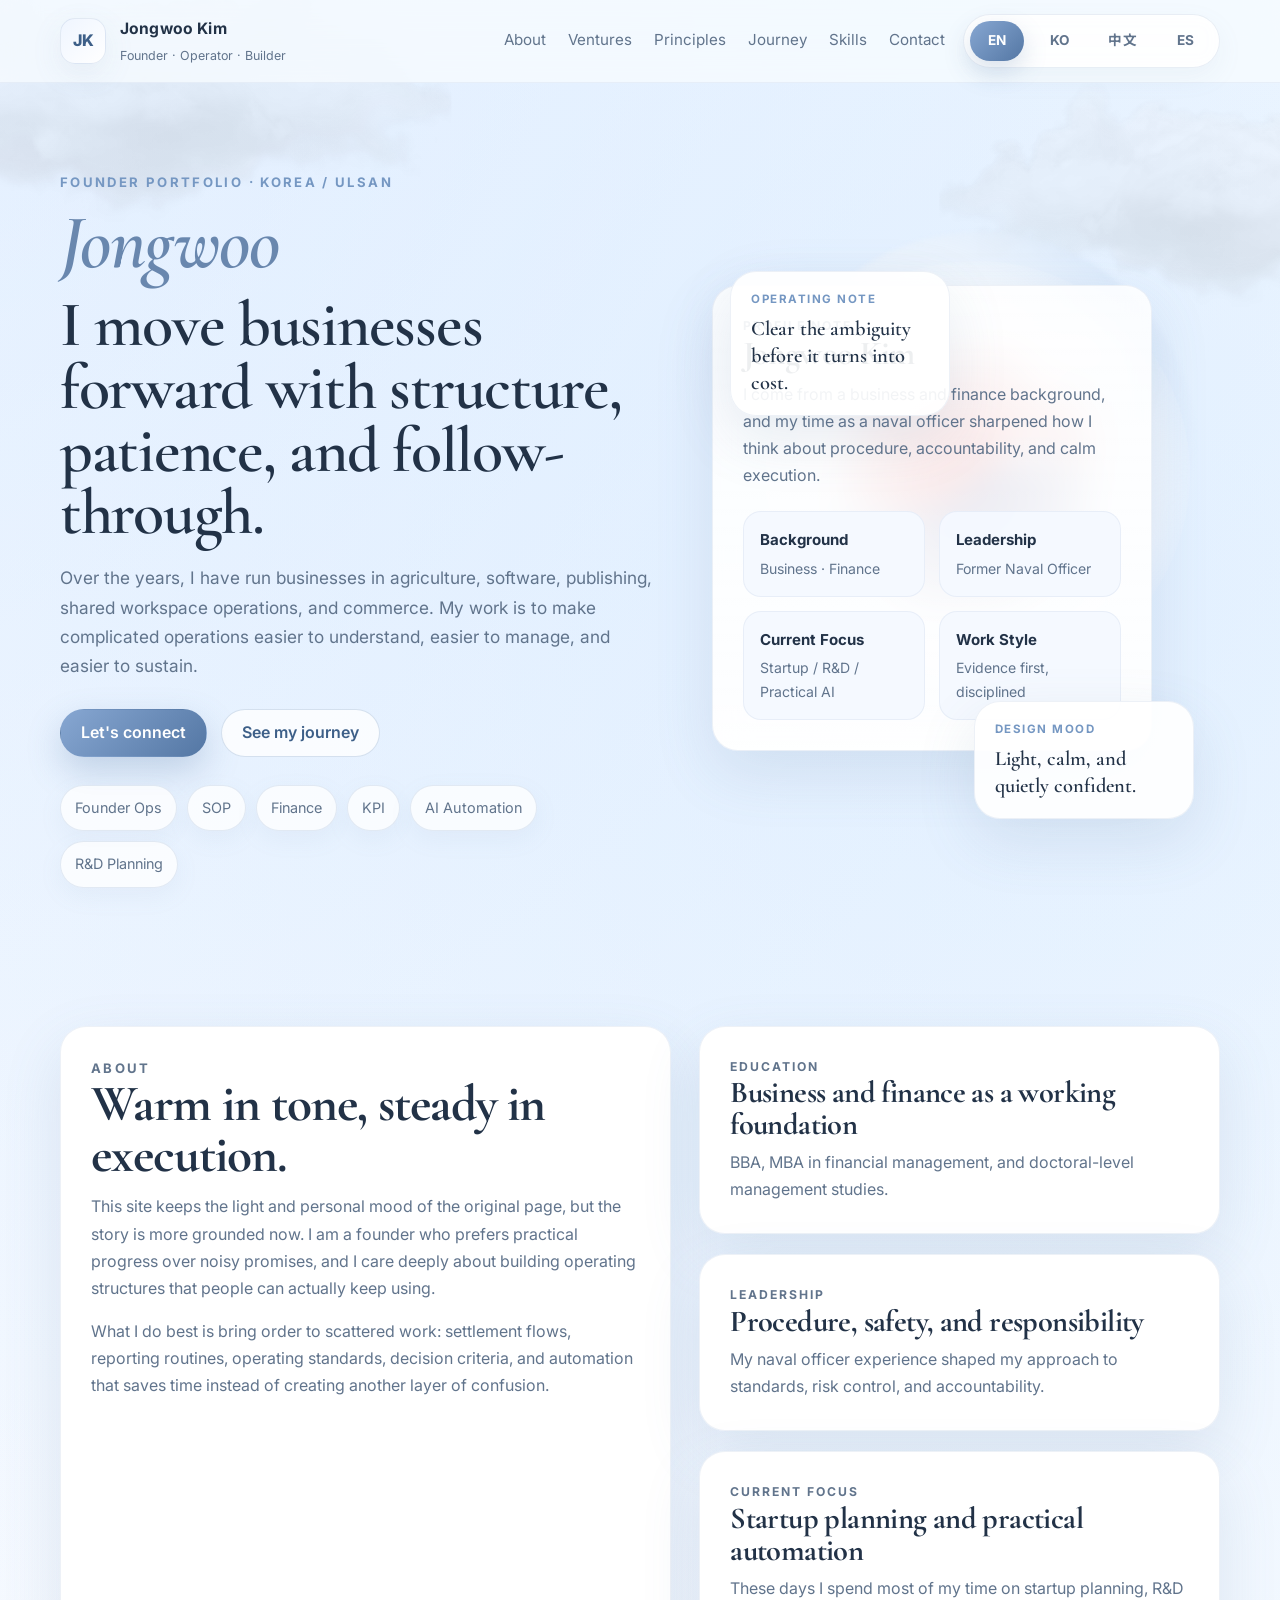
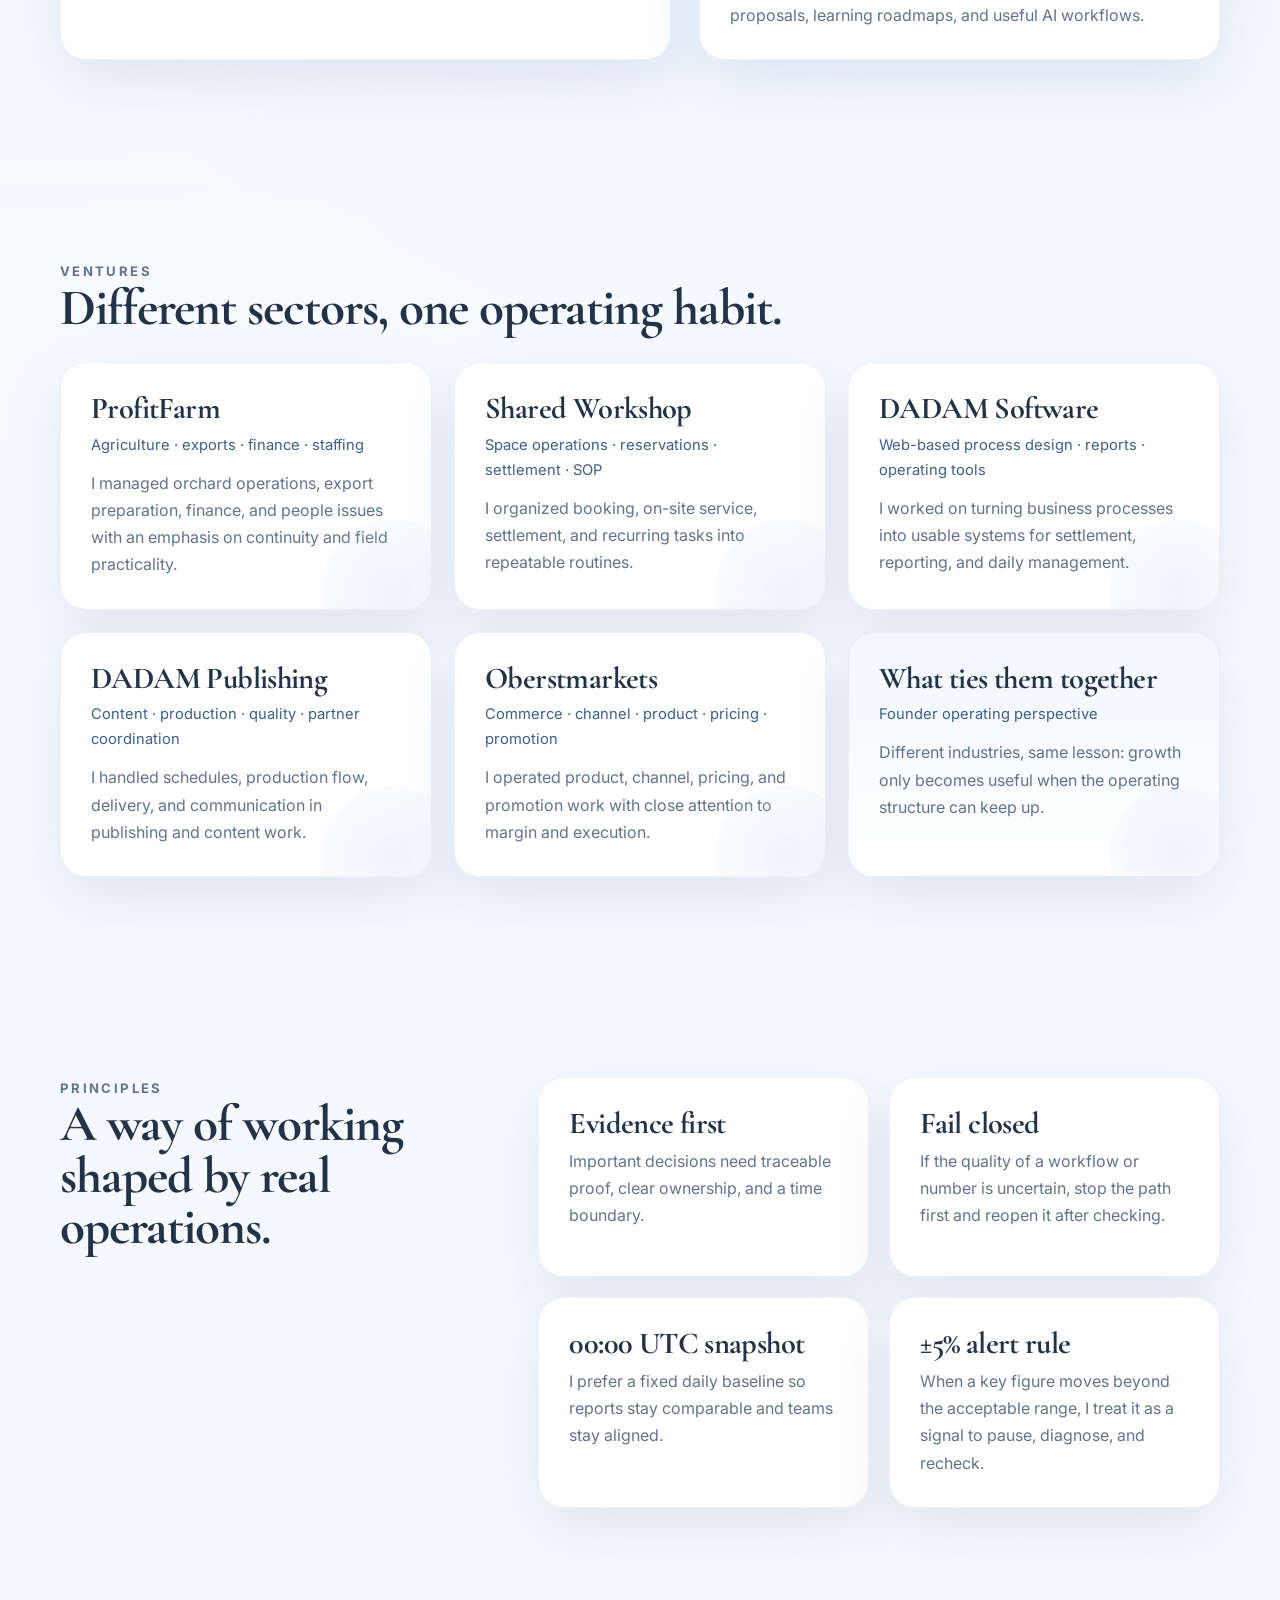
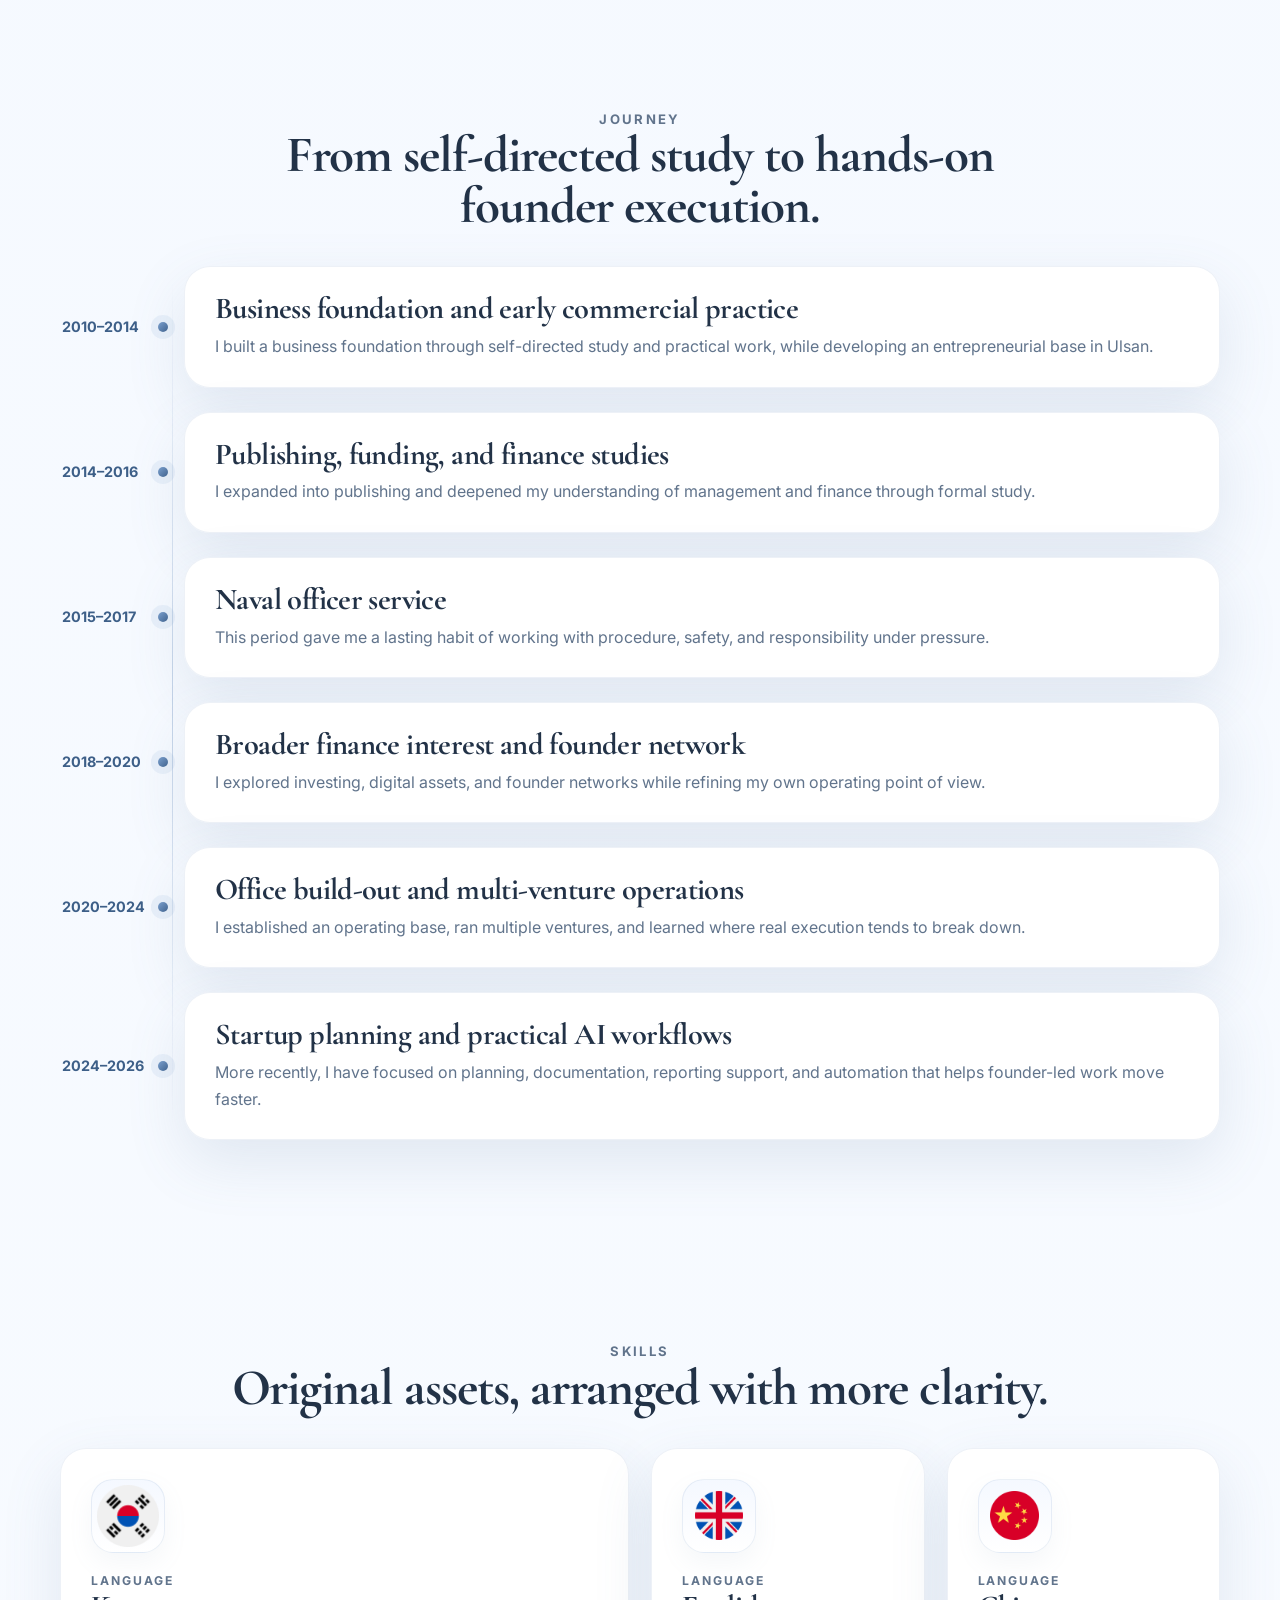
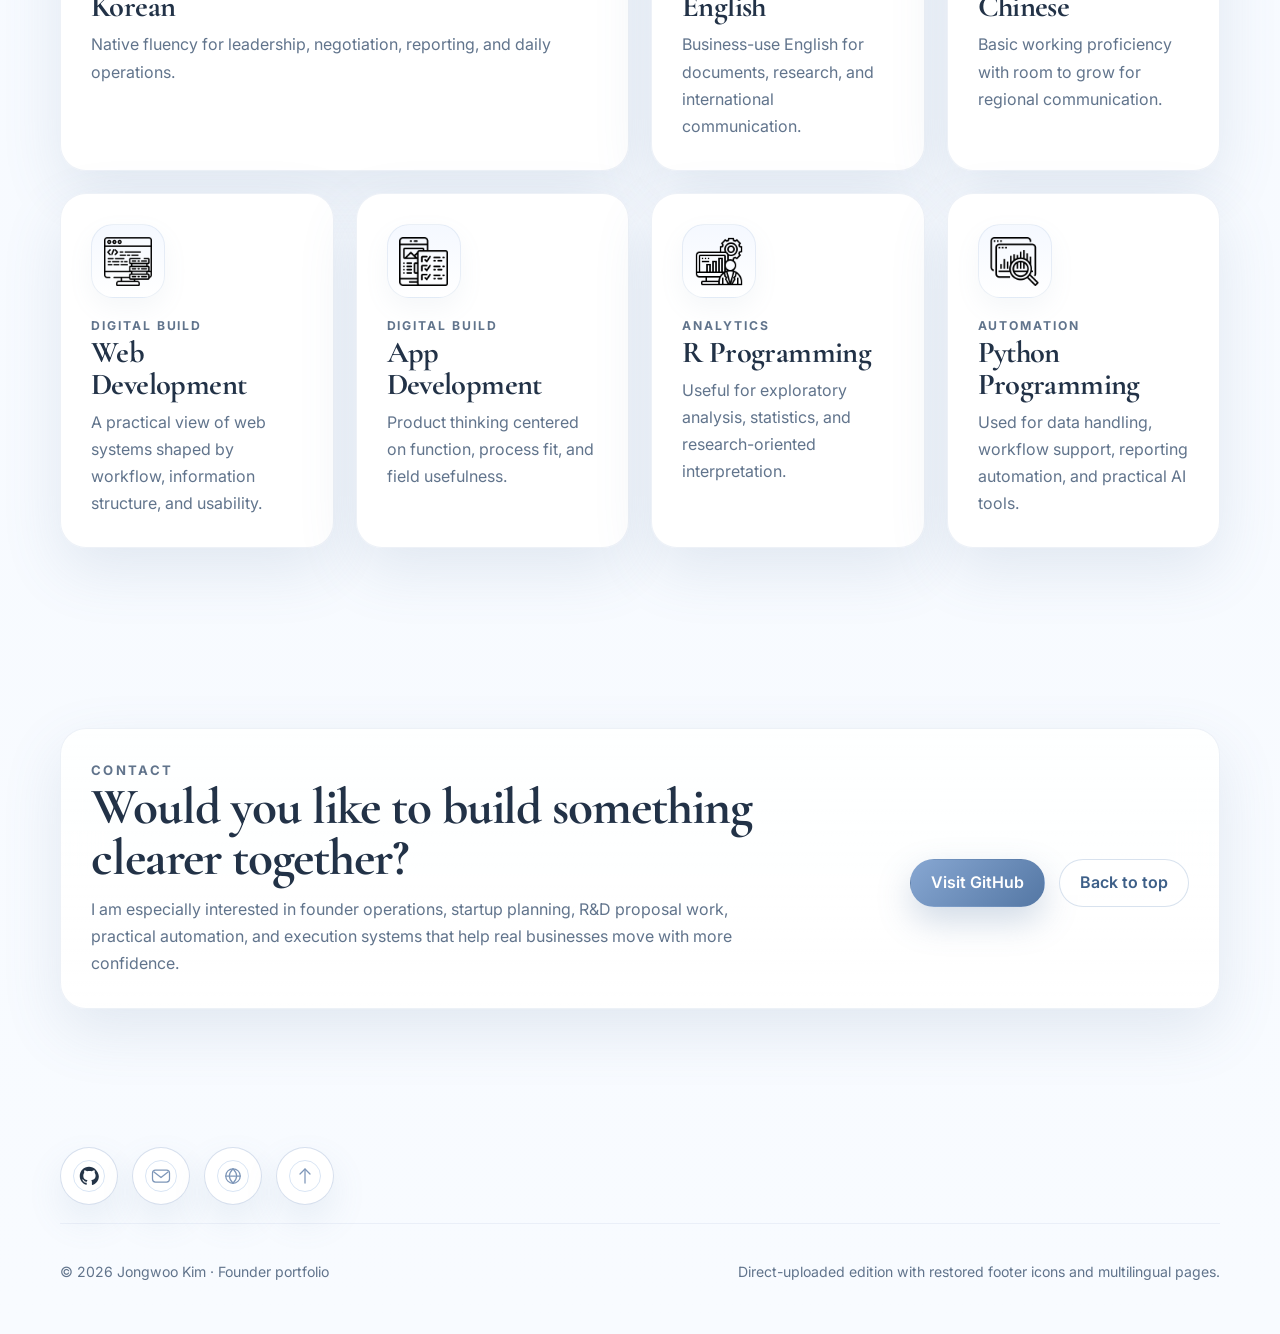
==== commit 2c3bdcbf: "Finish English footer styling" ====
--- a/index.html
+++ b/index.html
@@ -1 +1 @@
-<!DOCTYPE html><html lang="en"><head><meta charset="UTF-8" /><meta name="viewport" content="width=device-width, initial-scale=1.0" /><meta name="description" content="Jongwoo Kim is a Korea-based founder and operator who builds practical business systems across operations, finance, planning, and workflow automation." /><meta name="theme-color" content="#f7fbff" /><title>Jongwoo Kim | Founder · Operator · Builder</title><link rel="preconnect" href="https://fonts.googleapis.com"><link rel="preconnect" href="https://fonts.gstatic.com" crossorigin><link href="https://fonts.googleapis.com/css2?family=Cormorant+Garamond:wght@500;600;700&family=Inter:wght@400;500;600;700;800&family=Nanum+Brush+Script&family=Noto+Sans+KR:wght@400;500;700&family=Noto+Sans+SC:wght@400;500;700&family=Noto+Serif+SC:wght@500;600;700&display=swap" rel="stylesheet"><link rel="icon" type="image/svg+xml" href="img/favicon.svg" /><link rel="stylesheet" href="css/styles.css" /></head><body><div class="site-noise" aria-hidden="true"></div><img class="sky-cloud cloud-left" src="img/cloud.png" alt="" aria-hidden="true" /><img class="sky-cloud cloud-right" src="img/cloud.png" alt="" aria-hidden="true" /><header class="site-header"><div class="container header-inner"><a class="brand" href="#top" aria-label="Go to top"><span class="brand-mark">JK</span><span class="brand-copy"><strong>Jongwoo Kim</strong><small>Founder · Operator · Builder</small></span></a><div class="header-tools"><nav class="main-nav"><a href="#hello">About</a><a href="#ventures">Ventures</a><a href="#principles">Principles</a><a href="#journey">Journey</a><a href="#skills">Skills</a><a href="#contact">Contact</a></nav><div class="lang-switch" aria-label="Language"><a class="lang-chip active" href="index.html" aria-current="page">EN</a><a class="lang-chip" href="ko.html">KO</a><a class="lang-chip" href="zh.html">中文</a><a class="lang-chip" href="es.html">ES</a></div></div></div></header><main id="top"><section class="hero section"><div class="container hero-grid"><div class="hero-copy"><p class="eyebrow">Founder portfolio · Korea / Ulsan</p><p class="script-title">Jongwoo</p><h1>I move businesses forward with structure, patience, and follow-through.</h1><p class="lead">Over the years, I have run businesses in agriculture, software, publishing, shared workspace operations, and commerce. My work is to make complicated operations easier to understand, easier to manage, and easier to sustain.</p><div class="hero-actions"><a class="button primary" href="#contact">Let's connect</a><a class="button secondary" href="#journey">See my journey</a></div><div class="tag-row"><span>Founder Ops</span><span>SOP</span><span>Finance</span><span>KPI</span><span>AI Automation</span><span>R&D Planning</span></div></div><div class="hero-visual"><div class="hero-orb"></div><div class="profile-shell"><div class="flag-plate"><img src="img/korean_flag.png" alt="Korean identity motif" /></div><div class="profile-card card glass"><p class="card-label">Profile note</p><h2>Jongwoo Kim</h2><p>I come from a business and finance background, and my time as a naval officer sharpened how I think about procedure, accountability, and calm execution.</p><div class="mini-grid"><article><strong>Background</strong><span>Business · Finance</span></article><article><strong>Leadership</strong><span>Former Naval Officer</span></article><article><strong>Current Focus</strong><span>Startup / R&D / Practical AI</span></article><article><strong>Work Style</strong><span>Evidence first, disciplined</span></article></div></div><div class="floating-card floating-a card"><span>Operating note</span><strong>Clear the ambiguity before it turns into cost.</strong></div><div class="floating-card floating-b card"><span>Design mood</span><strong>Light, calm, and quietly confident.</strong></div></div></div></div></section><section class="section intro-band" id="hello"><div class="container split-grid"><article class="card intro-card"><p class="eyebrow">About</p><h2>Warm in tone, steady in execution.</h2><p>This site keeps the light and personal mood of the original page, but the story is more grounded now. I am a founder who prefers practical progress over noisy promises, and I care deeply about building operating structures that people can actually keep using.</p><p>What I do best is bring order to scattered work: settlement flows, reporting routines, operating standards, decision criteria, and automation that saves time instead of creating another layer of confusion.</p></article><div class="stacked-info"><article class="card soft-card"><p class="card-label">Education</p><h3>Business and finance as a working foundation</h3><p>BBA, MBA in financial management, and doctoral-level management studies.</p></article><article class="card soft-card"><p class="card-label">Leadership</p><h3>Procedure, safety, and responsibility</h3><p>My naval officer experience shaped my approach to standards, risk control, and accountability.</p></article><article class="card soft-card"><p class="card-label">Current focus</p><h3>Startup planning and practical automation</h3><p>These days I spend most of my time on startup planning, R&D proposals, learning roadmaps, and useful AI workflows.</p></article></div></div></section><section class="section" id="ventures"><div class="container"><div class="section-heading"><p class="eyebrow">Ventures</p><h2>Different sectors, one operating habit.</h2></div><div class="venture-grid"><article class="card venture-card"><h3>ProfitFarm</h3><p class="venture-role">Agriculture · exports · finance · staffing</p><p>I managed orchard operations, export preparation, finance, and people issues with an emphasis on continuity and field practicality.</p></article><article class="card venture-card"><h3>Shared Workshop</h3><p class="venture-role">Space operations · reservations · settlement · SOP</p><p>I organized booking, on-site service, settlement, and recurring tasks into repeatable routines.</p></article><article class="card venture-card"><h3>DADAM Software</h3><p class="venture-role">Web-based process design · reports · operating tools</p><p>I worked on turning business processes into usable systems for settlement, reporting, and daily management.</p></article><article class="card venture-card"><h3>DADAM Publishing</h3><p class="venture-role">Content · production · quality · partner coordination</p><p>I handled schedules, production flow, delivery, and communication in publishing and content work.</p></article><article class="card venture-card"><h3>Oberstmarkets</h3><p class="venture-role">Commerce · channel · product · pricing · promotion</p><p>I operated product, channel, pricing, and promotion work with close attention to margin and execution.</p></article><article class="card venture-card featured-venture"><h3>What ties them together</h3><p class="venture-role">Founder operating perspective</p><p>Different industries, same lesson: growth only becomes useful when the operating structure can keep up.</p></article></div></div></section><section class="section principles-section" id="principles"><div class="container principles-grid"><div class="section-heading left-tight"><p class="eyebrow">Principles</p><h2>A way of working shaped by real operations.</h2></div><div class="principles-list"><article class="card principle-card"><h3>Evidence first</h3><p>Important decisions need traceable proof, clear ownership, and a time boundary.</p></article><article class="card principle-card"><h3>Fail closed</h3><p>If the quality of a workflow or number is uncertain, stop the path first and reopen it after checking.</p></article><article class="card principle-card"><h3>00:00 UTC snapshot</h3><p>I prefer a fixed daily baseline so reports stay comparable and teams stay aligned.</p></article><article class="card principle-card"><h3>±5% alert rule</h3><p>When a key figure moves beyond the acceptable range, I treat it as a signal to pause, diagnose, and recheck.</p></article></div></div></section><section class="section timeline-section" id="journey"><div class="container"><div class="section-heading centered"><p class="eyebrow">Journey</p><h2>From self-directed study to hands-on founder execution.</h2></div><div class="timeline"><article class="timeline-item"><div class="year">2010–2014</div><div class="timeline-card card"><h3>Business foundation and early commercial practice</h3><p>I built a business foundation through self-directed study and practical work, while developing an entrepreneurial base in Ulsan.</p></div></article><article class="timeline-item"><div class="year">2014–2016</div><div class="timeline-card card"><h3>Publishing, funding, and finance studies</h3><p>I expanded into publishing and deepened my understanding of management and finance through formal study.</p></div></article><article class="timeline-item"><div class="year">2015–2017</div><div class="timeline-card card"><h3>Naval officer service</h3><p>This period gave me a lasting habit of working with procedure, safety, and responsibility under pressure.</p></div></article><article class="timeline-item"><div class="year">2018–2020</div><div class="timeline-card card"><h3>Broader finance interest and founder network</h3><p>I explored investing, digital assets, and founder networks while refining my own operating point of view.</p></div></article><article class="timeline-item"><div class="year">2020–2024</div><div class="timeline-card card"><h3>Office build-out and multi-venture operations</h3><p>I established an operating base, ran multiple ventures, and learned where real execution tends to break down.</p></div></article><article class="timeline-item"><div class="year">2024–2026</div><div class="timeline-card card"><h3>Startup planning and practical AI workflows</h3><p>More recently, I have focused on planning, documentation, reporting support, and automation that helps founder-led work move faster.</p></div></article></div></div></section><section class="section skills-section" id="skills"><div class="container"><div class="section-heading centered"><p class="eyebrow">Skills</p><h2>Original assets, arranged with more clarity.</h2></div><div class="skills-cluster"><article class="card media-card wide"><div class="media-icon flag-korea"><img src="img/south-korea.png" alt="Korean" /></div><div><p class="card-label">Language</p><h3>Korean</h3><p>Native fluency for leadership, negotiation, reporting, and daily operations.</p></div></article><article class="card media-card"><div class="media-icon"><img src="img/united-kingdom.png" alt="English" /></div><div><p class="card-label">Language</p><h3>English</h3><p>Business-use English for documents, research, and international communication.</p></div></article><article class="card media-card"><div class="media-icon"><img src="img/china.png" alt="Chinese" /></div><div><p class="card-label">Language</p><h3>Chinese</h3><p>Basic working proficiency with room to grow for regional communication.</p></div></article><article class="card media-card"><div class="media-icon mono-icon"><img src="img/web-design.png" alt="Web Development" /></div><div><p class="card-label">Digital build</p><h3>Web Development</h3><p>A practical view of web systems shaped by workflow, information structure, and usability.</p></div></article><article class="card media-card"><div class="media-icon mono-icon"><img src="img/app-design.png" alt="App Development" /></div><div><p class="card-label">Digital build</p><h3>App Development</h3><p>Product thinking centered on function, process fit, and field usefulness.</p></div></article><article class="card media-card"><div class="media-icon mono-icon"><img src="img/R-programming.png" alt="R Programming" /></div><div><p class="card-label">Analytics</p><h3>R Programming</h3><p>Useful for exploratory analysis, statistics, and research-oriented interpretation.</p></div></article><article class="card media-card"><div class="media-icon mono-icon"><img src="img/Python-programming.png" alt="Python Programming" /></div><div><p class="card-label">Automation</p><h3>Python Programming</h3><p>Used for data handling, workflow support, reporting automation, and practical AI tools.</p></div></article></div></div></section><section class="section contact-section" id="contact"><div class="container"><div class="contact-card card glass"><div><p class="eyebrow">Contact</p><h2>Would you like to build something clearer together?</h2><p>I am especially interested in founder operations, startup planning, R&D proposal work, practical automation, and execution systems that help real businesses move with more confidence.</p></div><div class="contact-actions"><a class="button primary" href="https://github.com/oberstmarkts" target="_blank" rel="noreferrer">Visit GitHub</a><a class="button secondary" href="#top">Back to top</a></div></div></div></section></main><footer class="site-footer"><div class="container footer-shell"><div class="footer-social" aria-label="Social links"><a class="social-link" href="https://github.com/oberstmarkts" target="_blank" rel="noreferrer" aria-label="GitHub profile"><img src="img/icon-github.svg" alt="" /></a><a class="social-link" href="mailto:dadampaper@gmail.com" aria-label="Email"><img src="img/icon-mail.svg" alt="" /></a><a class="social-link" href="https://dadampub.wixsite.com/dadampaper" target="_blank" rel="noreferrer" aria-label="Dadam Paper website"><img src="img/icon-web.svg" alt="" /></a><a class="social-link" href="#top" aria-label="Back to top"><img src="img/icon-top.svg" alt="" /></a></div><div class="footer-inner"><p>© 2026 Jongwoo Kim · Founder portfolio</p><p>Direct-uploaded edition with restored footer icons and multilingual pages.</p></div></div></footer></body></html>+<!DOCTYPE html><html lang="en"><head><meta charset="UTF-8" /><meta name="viewport" content="width=device-width, initial-scale=1.0" /><meta name="description" content="Jongwoo Kim is a Korea-based founder and operator who builds practical business systems across operations, finance, planning, and workflow automation." /><meta name="theme-color" content="#f7fbff" /><title>Jongwoo Kim | Founder · Operator · Builder</title><link rel="preconnect" href="https://fonts.googleapis.com"><link rel="preconnect" href="https://fonts.gstatic.com" crossorigin><link href="https://fonts.googleapis.com/css2?family=Cormorant+Garamond:wght@500;600;700&family=Inter:wght@400;500;600;700;800&family=Nanum+Brush+Script&family=Noto+Sans+KR:wght@400;500;700&family=Noto+Sans+SC:wght@400;500;700&family=Noto+Serif+SC:wght@500;600;700&display=swap" rel="stylesheet"><link rel="icon" type="image/svg+xml" href="img/favicon.svg" /><link rel="stylesheet" href="css/styles.css" /><style>.footer-shell{display:grid;gap:18px}.footer-social{display:flex;align-items:center;gap:14px;padding-top:10px}.social-link{width:58px;height:58px;border-radius:999px;display:inline-flex;align-items:center;justify-content:center;background:rgba(255,255,255,.92);border:1px solid rgba(157,180,211,.42);box-shadow:0 16px 36px rgba(110,137,174,.12)}.social-link:hover{transform:translateY(-3px);box-shadow:0 20px 44px rgba(110,137,174,.18);border-color:rgba(125,150,184,.6)}.social-link img{width:32px;height:32px;display:block}</style></head><body><div class="site-noise" aria-hidden="true"></div><img class="sky-cloud cloud-left" src="img/cloud.png" alt="" aria-hidden="true" /><img class="sky-cloud cloud-right" src="img/cloud.png" alt="" aria-hidden="true" /><header class="site-header"><div class="container header-inner"><a class="brand" href="#top" aria-label="Go to top"><span class="brand-mark">JK</span><span class="brand-copy"><strong>Jongwoo Kim</strong><small>Founder · Operator · Builder</small></span></a><div class="header-tools"><nav class="main-nav"><a href="#hello">About</a><a href="#ventures">Ventures</a><a href="#principles">Principles</a><a href="#journey">Journey</a><a href="#skills">Skills</a><a href="#contact">Contact</a></nav><div class="lang-switch" aria-label="Language"><a class="lang-chip active" href="index.html" aria-current="page">EN</a><a class="lang-chip" href="ko.html">KO</a><a class="lang-chip" href="zh.html">中文</a><a class="lang-chip" href="es.html">ES</a></div></div></div></header><main id="top"><section class="hero section"><div class="container hero-grid"><div class="hero-copy"><p class="eyebrow">Founder portfolio · Korea / Ulsan</p><p class="script-title">Jongwoo</p><h1>I move businesses forward with structure, patience, and follow-through.</h1><p class="lead">Over the years, I have run businesses in agriculture, software, publishing, shared workspace operations, and commerce. My work is to make complicated operations easier to understand, easier to manage, and easier to sustain.</p><div class="hero-actions"><a class="button primary" href="#contact">Let's connect</a><a class="button secondary" href="#journey">See my journey</a></div><div class="tag-row"><span>Founder Ops</span><span>SOP</span><span>Finance</span><span>KPI</span><span>AI Automation</span><span>R&D Planning</span></div></div><div class="hero-visual"><div class="hero-orb"></div><div class="profile-shell"><div class="flag-plate"><img src="img/korean_flag.png" alt="Korean identity motif" /></div><div class="profile-card card glass"><p class="card-label">Profile note</p><h2>Jongwoo Kim</h2><p>I come from a business and finance background, and my time as a naval officer sharpened how I think about procedure, accountability, and calm execution.</p><div class="mini-grid"><article><strong>Background</strong><span>Business · Finance</span></article><article><strong>Leadership</strong><span>Former Naval Officer</span></article><article><strong>Current Focus</strong><span>Startup / R&D / Practical AI</span></article><article><strong>Work Style</strong><span>Evidence first, disciplined</span></article></div></div><div class="floating-card floating-a card"><span>Operating note</span><strong>Clear the ambiguity before it turns into cost.</strong></div><div class="floating-card floating-b card"><span>Design mood</span><strong>Light, calm, and quietly confident.</strong></div></div></div></div></section><section class="section intro-band" id="hello"><div class="container split-grid"><article class="card intro-card"><p class="eyebrow">About</p><h2>Warm in tone, steady in execution.</h2><p>This site keeps the light and personal mood of the original page, but the story is more grounded now. I am a founder who prefers practical progress over noisy promises, and I care deeply about building operating structures that people can actually keep using.</p><p>What I do best is bring order to scattered work: settlement flows, reporting routines, operating standards, decision criteria, and automation that saves time instead of creating another layer of confusion.</p></article><div class="stacked-info"><article class="card soft-card"><p class="card-label">Education</p><h3>Business and finance as a working foundation</h3><p>BBA, MBA in financial management, and doctoral-level management studies.</p></article><article class="card soft-card"><p class="card-label">Leadership</p><h3>Procedure, safety, and responsibility</h3><p>My naval officer experience shaped my approach to standards, risk control, and accountability.</p></article><article class="card soft-card"><p class="card-label">Current focus</p><h3>Startup planning and practical automation</h3><p>These days I spend most of my time on startup planning, R&D proposals, learning roadmaps, and useful AI workflows.</p></article></div></div></section><section class="section" id="ventures"><div class="container"><div class="section-heading"><p class="eyebrow">Ventures</p><h2>Different sectors, one operating habit.</h2></div><div class="venture-grid"><article class="card venture-card"><h3>ProfitFarm</h3><p class="venture-role">Agriculture · exports · finance · staffing</p><p>I managed orchard operations, export preparation, finance, and people issues with an emphasis on continuity and field practicality.</p></article><article class="card venture-card"><h3>Shared Workshop</h3><p class="venture-role">Space operations · reservations · settlement · SOP</p><p>I organized booking, on-site service, settlement, and recurring tasks into repeatable routines.</p></article><article class="card venture-card"><h3>DADAM Software</h3><p class="venture-role">Web-based process design · reports · operating tools</p><p>I worked on turning business processes into usable systems for settlement, reporting, and daily management.</p></article><article class="card venture-card"><h3>DADAM Publishing</h3><p class="venture-role">Content · production · quality · partner coordination</p><p>I handled schedules, production flow, delivery, and communication in publishing and content work.</p></article><article class="card venture-card"><h3>Oberstmarkets</h3><p class="venture-role">Commerce · channel · product · pricing · promotion</p><p>I operated product, channel, pricing, and promotion work with close attention to margin and execution.</p></article><article class="card venture-card featured-venture"><h3>What ties them together</h3><p class="venture-role">Founder operating perspective</p><p>Different industries, same lesson: growth only becomes useful when the operating structure can keep up.</p></article></div></div></section><section class="section principles-section" id="principles"><div class="container principles-grid"><div class="section-heading left-tight"><p class="eyebrow">Principles</p><h2>A way of working shaped by real operations.</h2></div><div class="principles-list"><article class="card principle-card"><h3>Evidence first</h3><p>Important decisions need traceable proof, clear ownership, and a time boundary.</p></article><article class="card principle-card"><h3>Fail closed</h3><p>If the quality of a workflow or number is uncertain, stop the path first and reopen it after checking.</p></article><article class="card principle-card"><h3>00:00 UTC snapshot</h3><p>I prefer a fixed daily baseline so reports stay comparable and teams stay aligned.</p></article><article class="card principle-card"><h3>±5% alert rule</h3><p>When a key figure moves beyond the acceptable range, I treat it as a signal to pause, diagnose, and recheck.</p></article></div></div></section><section class="section timeline-section" id="journey"><div class="container"><div class="section-heading centered"><p class="eyebrow">Journey</p><h2>From self-directed study to hands-on founder execution.</h2></div><div class="timeline"><article class="timeline-item"><div class="year">2010–2014</div><div class="timeline-card card"><h3>Business foundation and early commercial practice</h3><p>I built a business foundation through self-directed study and practical work, while developing an entrepreneurial base in Ulsan.</p></div></article><article class="timeline-item"><div class="year">2014–2016</div><div class="timeline-card card"><h3>Publishing, funding, and finance studies</h3><p>I expanded into publishing and deepened my understanding of management and finance through formal study.</p></div></article><article class="timeline-item"><div class="year">2015–2017</div><div class="timeline-card card"><h3>Naval officer service</h3><p>This period gave me a lasting habit of working with procedure, safety, and responsibility under pressure.</p></div></article><article class="timeline-item"><div class="year">2018–2020</div><div class="timeline-card card"><h3>Broader finance interest and founder network</h3><p>I explored investing, digital assets, and founder networks while refining my own operating point of view.</p></div></article><article class="timeline-item"><div class="year">2020–2024</div><div class="timeline-card card"><h3>Office build-out and multi-venture operations</h3><p>I established an operating base, ran multiple ventures, and learned where real execution tends to break down.</p></div></article><article class="timeline-item"><div class="year">2024–2026</div><div class="timeline-card card"><h3>Startup planning and practical AI workflows</h3><p>More recently, I have focused on planning, documentation, reporting support, and automation that helps founder-led work move faster.</p></div></article></div></div></section><section class="section skills-section" id="skills"><div class="container"><div class="section-heading centered"><p class="eyebrow">Skills</p><h2>Original assets, arranged with more clarity.</h2></div><div class="skills-cluster"><article class="card media-card wide"><div class="media-icon flag-korea"><img src="img/south-korea.png" alt="Korean" /></div><div><p class="card-label">Language</p><h3>Korean</h3><p>Native fluency for leadership, negotiation, reporting, and daily operations.</p></div></article><article class="card media-card"><div class="media-icon"><img src="img/united-kingdom.png" alt="English" /></div><div><p class="card-label">Language</p><h3>English</h3><p>Business-use English for documents, research, and international communication.</p></div></article><article class="card media-card"><div class="media-icon"><img src="img/china.png" alt="Chinese" /></div><div><p class="card-label">Language</p><h3>Chinese</h3><p>Basic working proficiency with room to grow for regional communication.</p></div></article><article class="card media-card"><div class="media-icon mono-icon"><img src="img/web-design.png" alt="Web Development" /></div><div><p class="card-label">Digital build</p><h3>Web Development</h3><p>A practical view of web systems shaped by workflow, information structure, and usability.</p></div></article><article class="card media-card"><div class="media-icon mono-icon"><img src="img/app-design.png" alt="App Development" /></div><div><p class="card-label">Digital build</p><h3>App Development</h3><p>Product thinking centered on function, process fit, and field usefulness.</p></div></article><article class="card media-card"><div class="media-icon mono-icon"><img src="img/R-programming.png" alt="R Programming" /></div><div><p class="card-label">Analytics</p><h3>R Programming</h3><p>Useful for exploratory analysis, statistics, and research-oriented interpretation.</p></div></article><article class="card media-card"><div class="media-icon mono-icon"><img src="img/Python-programming.png" alt="Python Programming" /></div><div><p class="card-label">Automation</p><h3>Python Programming</h3><p>Used for data handling, workflow support, reporting automation, and practical AI tools.</p></div></article></div></div></section><section class="section contact-section" id="contact"><div class="container"><div class="contact-card card glass"><div><p class="eyebrow">Contact</p><h2>Would you like to build something clearer together?</h2><p>I am especially interested in founder operations, startup planning, R&D proposal work, practical automation, and execution systems that help real businesses move with more confidence.</p></div><div class="contact-actions"><a class="button primary" href="https://github.com/oberstmarkts" target="_blank" rel="noreferrer">Visit GitHub</a><a class="button secondary" href="#top">Back to top</a></div></div></div></section></main><footer class="site-footer"><div class="container footer-shell"><div class="footer-social" aria-label="Social links"><a class="social-link" href="https://github.com/oberstmarkts" target="_blank" rel="noreferrer" aria-label="GitHub profile"><img src="img/icon-github.svg" alt="" /></a><a class="social-link" href="mailto:dadampaper@gmail.com" aria-label="Email"><img src="img/icon-mail.svg" alt="" /></a><a class="social-link" href="https://dadampub.wixsite.com/dadampaper" target="_blank" rel="noreferrer" aria-label="Dadam Paper website"><img src="img/icon-web.svg" alt="" /></a><a class="social-link" href="#top" aria-label="Back to top"><img src="img/icon-top.svg" alt="" /></a></div><div class="footer-inner"><p>© 2026 Jongwoo Kim · Founder portfolio</p><p>Direct-uploaded edition with restored footer icons and multilingual pages.</p></div></div></footer></body></html>
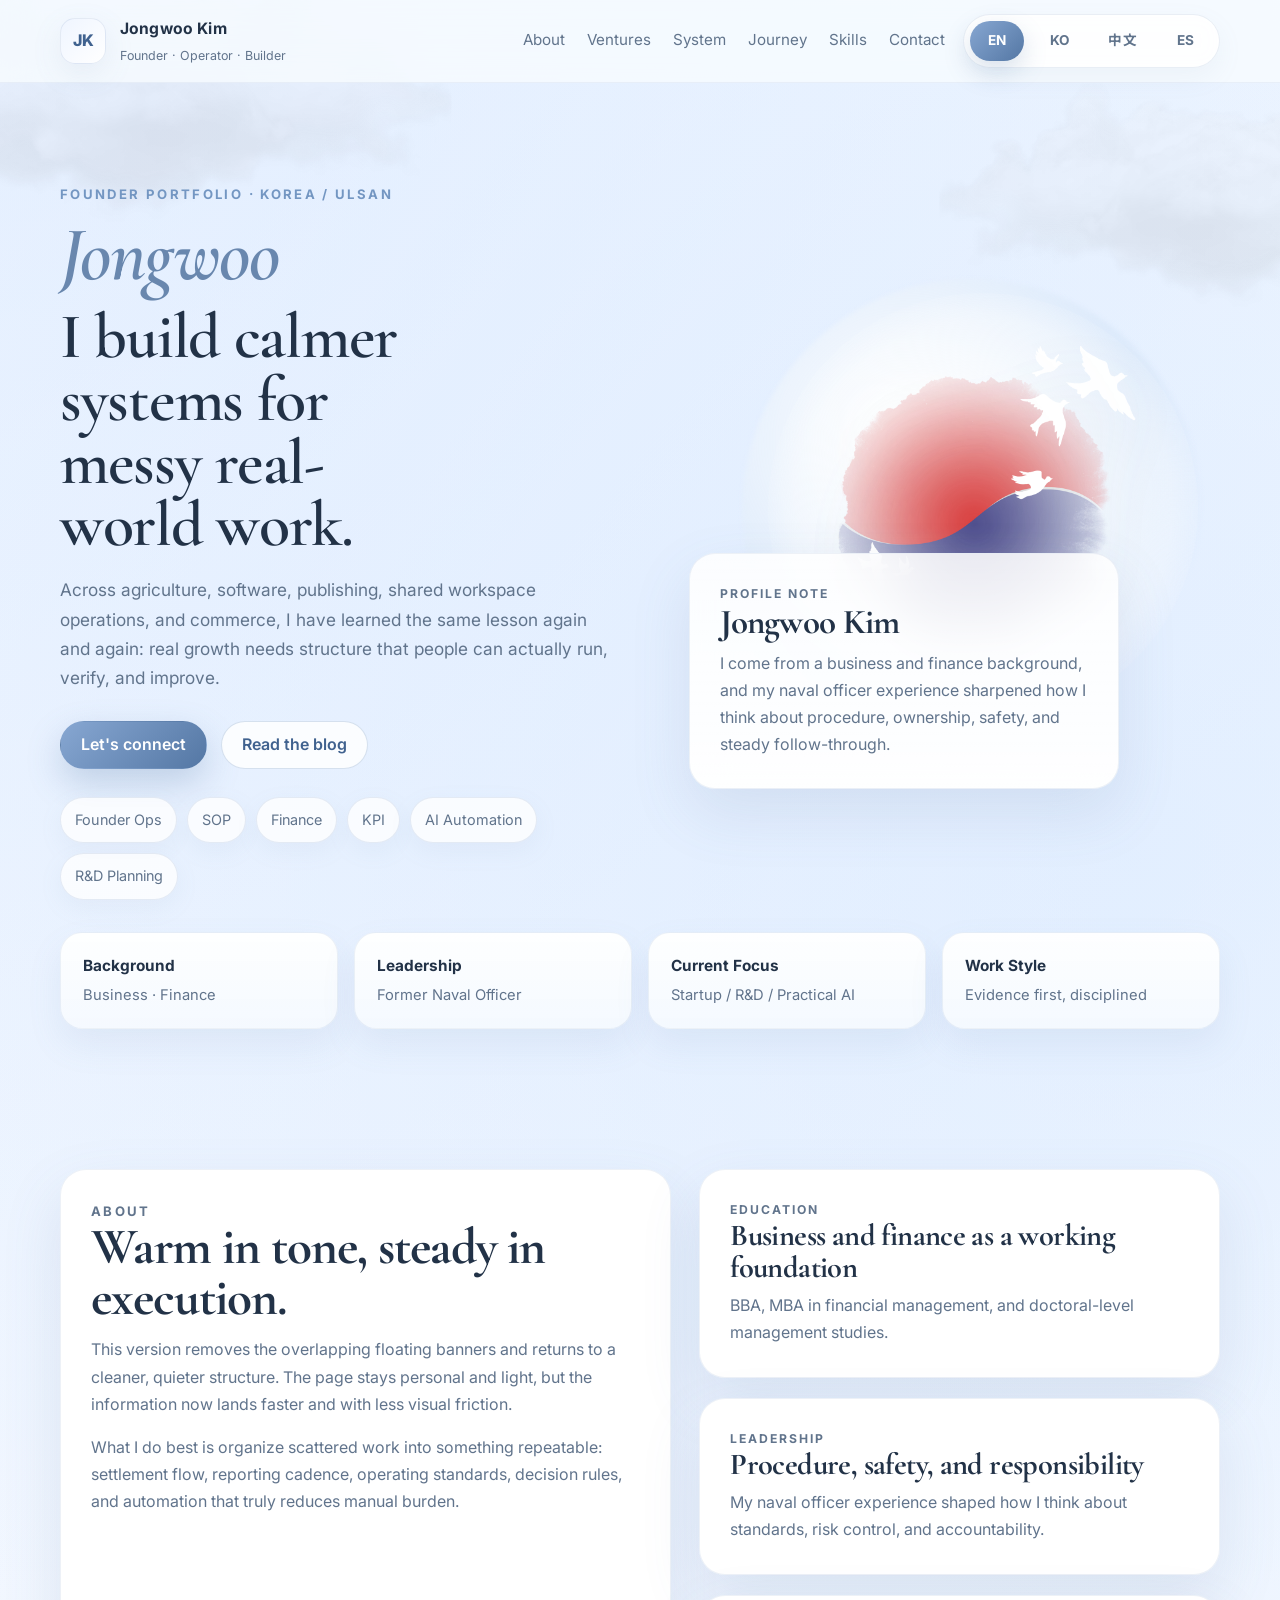
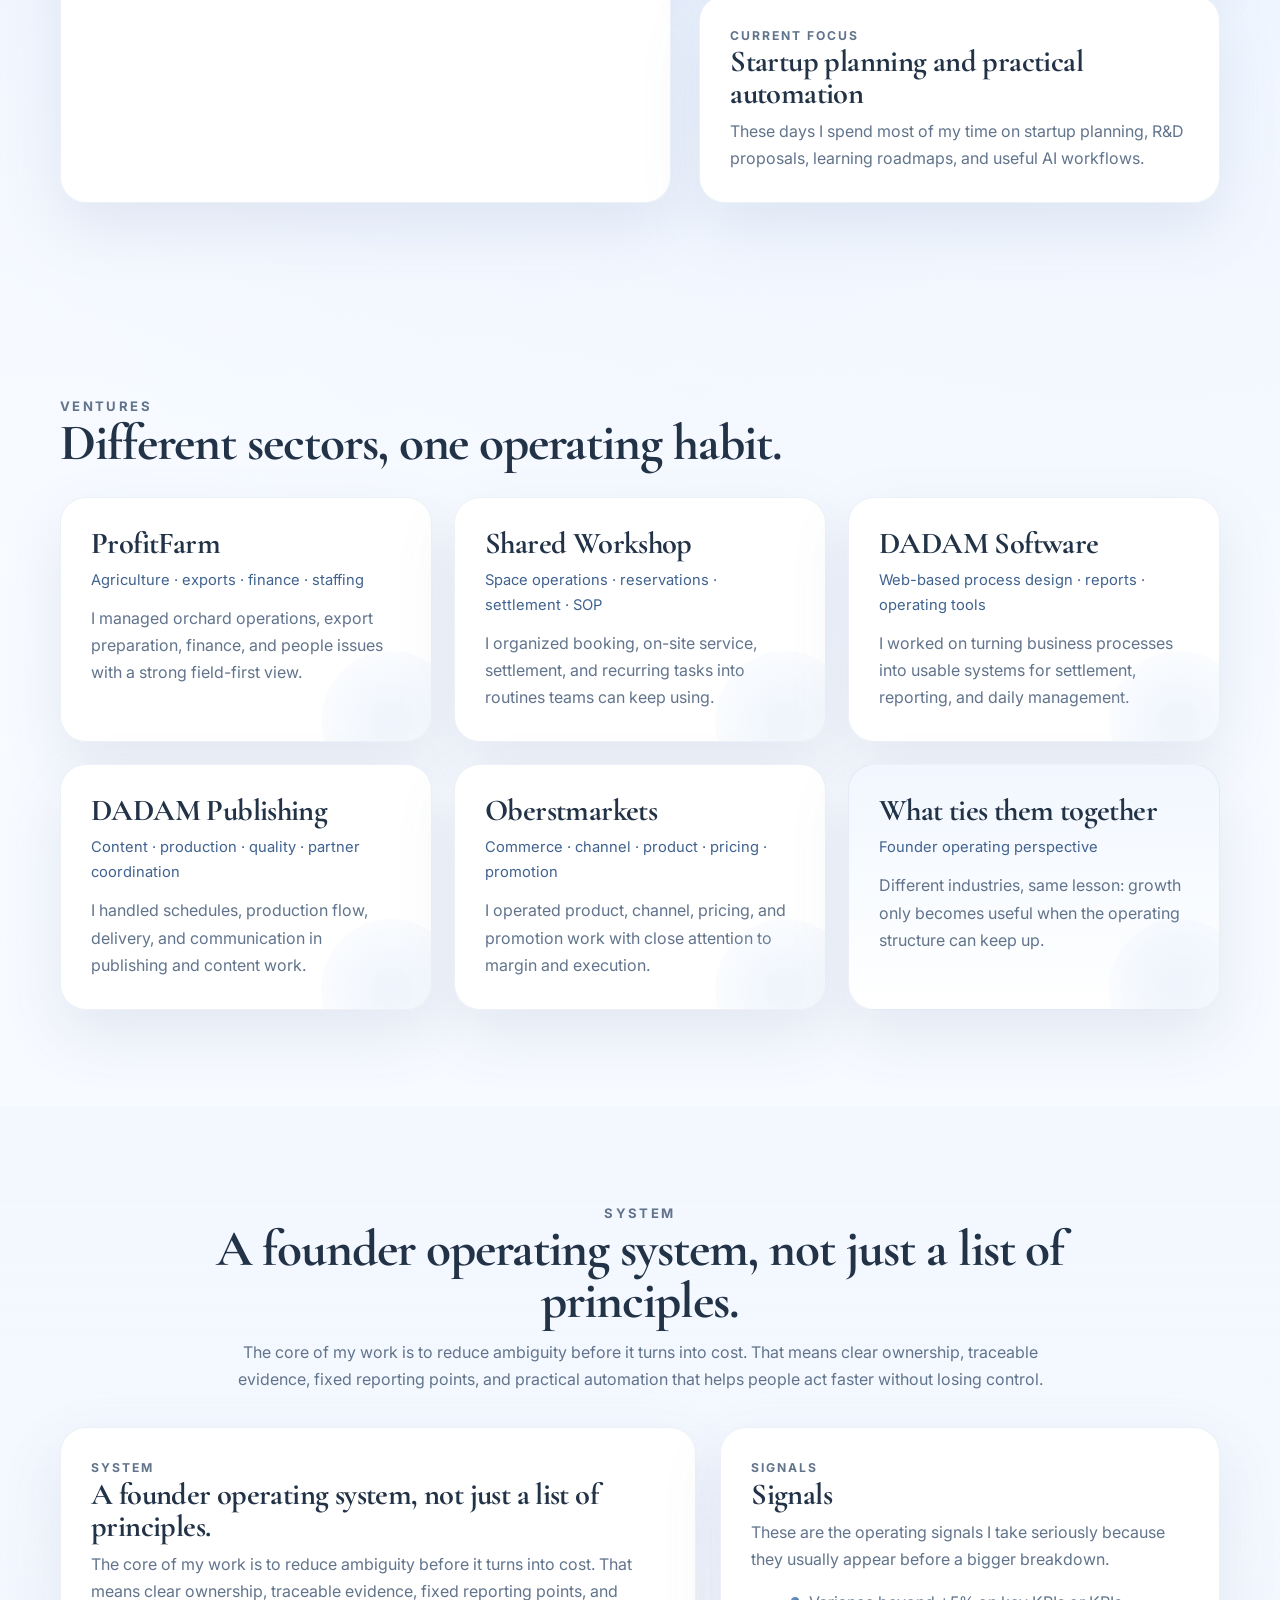
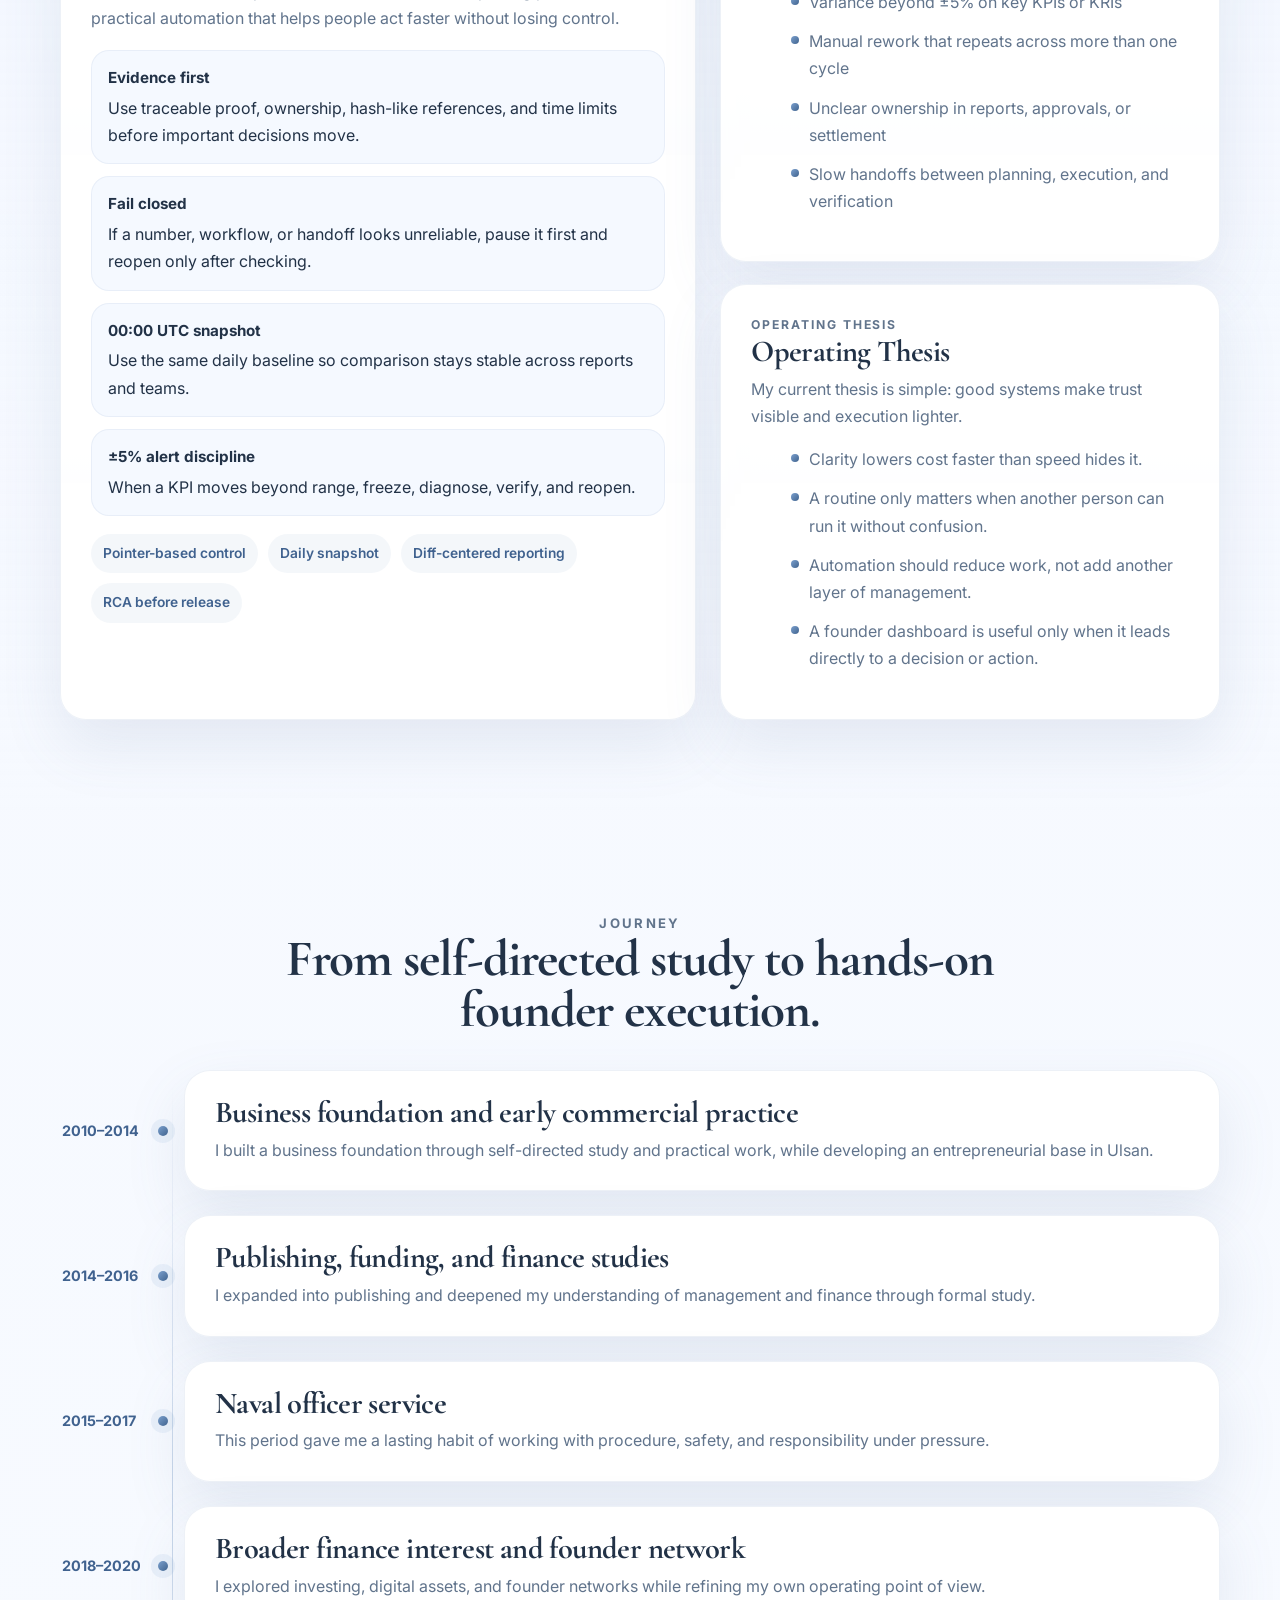
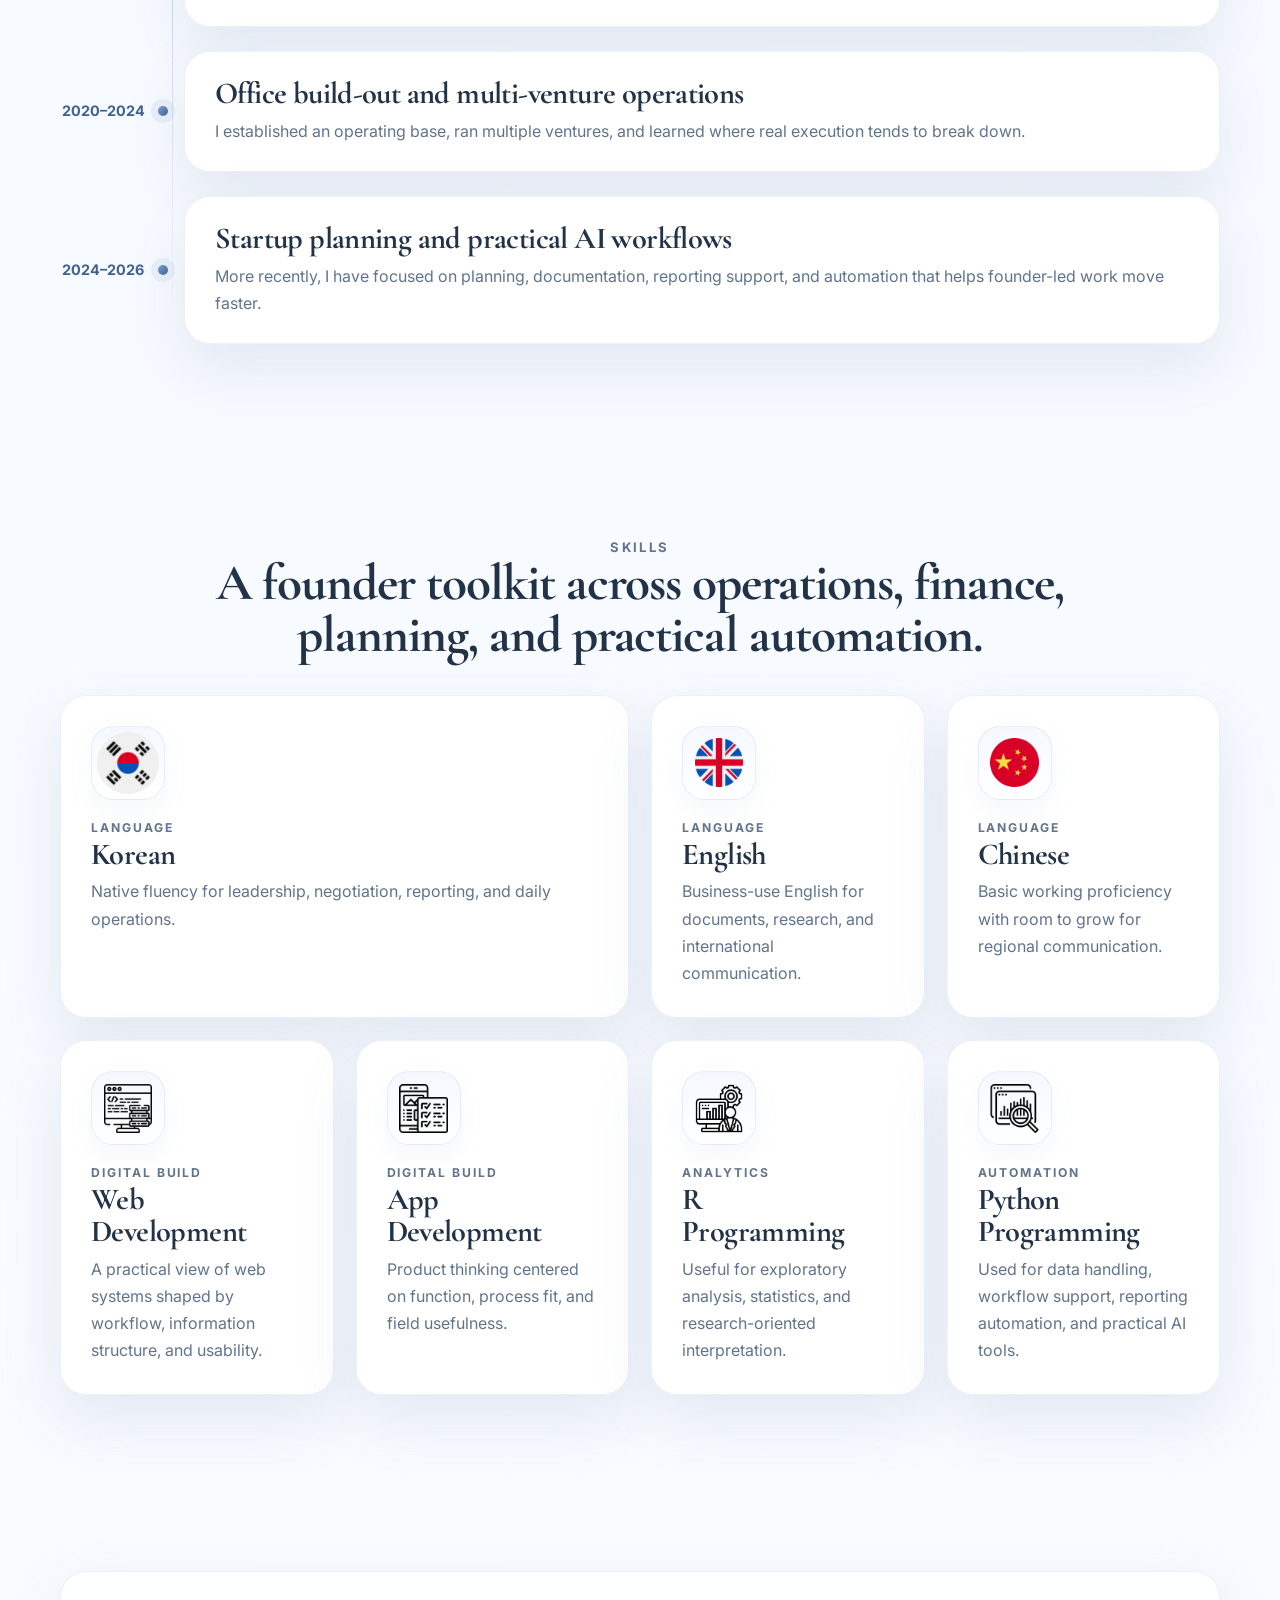
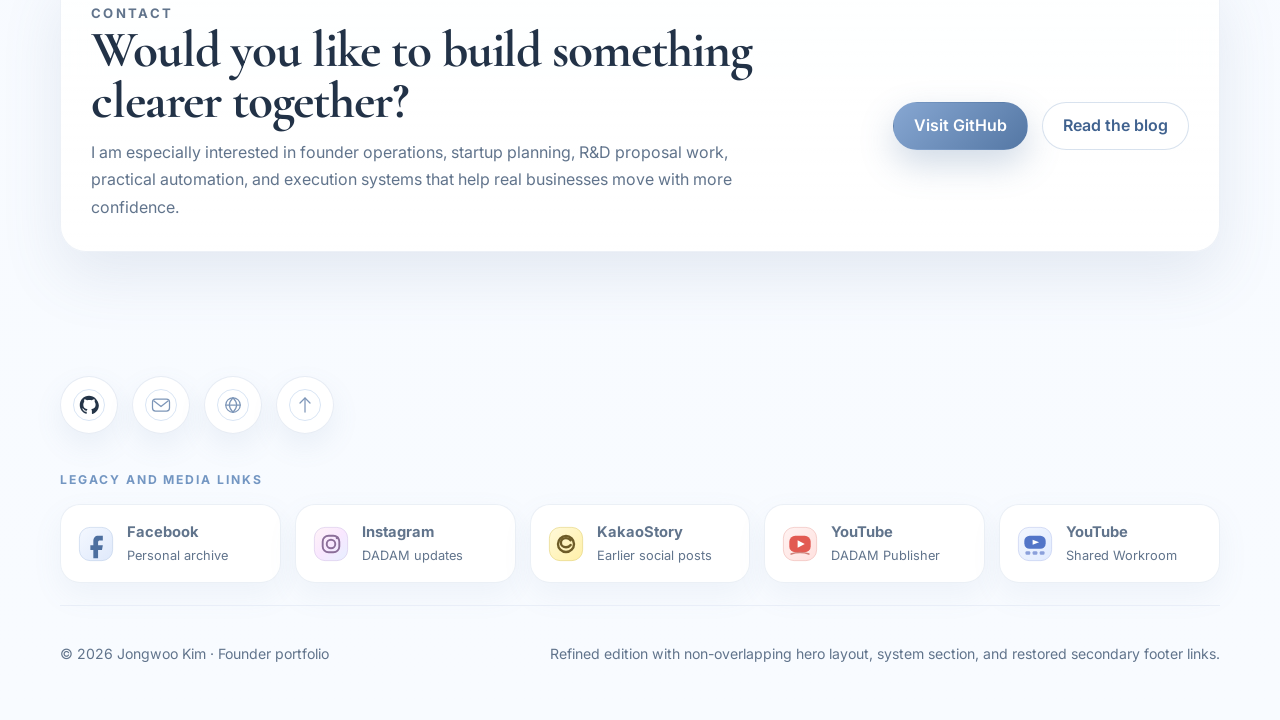
==== commit b45c631f: "Add files via upload" ====
--- a/index.html
+++ b/index.html
@@ -1 +1,170 @@
-<!DOCTYPE html><html lang="en"><head><meta charset="UTF-8" /><meta name="viewport" content="width=device-width, initial-scale=1.0" /><meta name="description" content="Jongwoo Kim is a Korea-based founder and operator who builds practical business systems across operations, finance, planning, and workflow automation." /><meta name="theme-color" content="#f7fbff" /><title>Jongwoo Kim | Founder · Operator · Builder</title><link rel="preconnect" href="https://fonts.googleapis.com"><link rel="preconnect" href="https://fonts.gstatic.com" crossorigin><link href="https://fonts.googleapis.com/css2?family=Cormorant+Garamond:wght@500;600;700&family=Inter:wght@400;500;600;700;800&family=Nanum+Brush+Script&family=Noto+Sans+KR:wght@400;500;700&family=Noto+Sans+SC:wght@400;500;700&family=Noto+Serif+SC:wght@500;600;700&display=swap" rel="stylesheet"><link rel="icon" type="image/svg+xml" href="img/favicon.svg" /><link rel="stylesheet" href="css/styles.css" /><style>.footer-shell{display:grid;gap:18px}.footer-social{display:flex;align-items:center;gap:14px;padding-top:10px}.social-link{width:58px;height:58px;border-radius:999px;display:inline-flex;align-items:center;justify-content:center;background:rgba(255,255,255,.92);border:1px solid rgba(157,180,211,.42);box-shadow:0 16px 36px rgba(110,137,174,.12)}.social-link:hover{transform:translateY(-3px);box-shadow:0 20px 44px rgba(110,137,174,.18);border-color:rgba(125,150,184,.6)}.social-link img{width:32px;height:32px;display:block}</style></head><body><div class="site-noise" aria-hidden="true"></div><img class="sky-cloud cloud-left" src="img/cloud.png" alt="" aria-hidden="true" /><img class="sky-cloud cloud-right" src="img/cloud.png" alt="" aria-hidden="true" /><header class="site-header"><div class="container header-inner"><a class="brand" href="#top" aria-label="Go to top"><span class="brand-mark">JK</span><span class="brand-copy"><strong>Jongwoo Kim</strong><small>Founder · Operator · Builder</small></span></a><div class="header-tools"><nav class="main-nav"><a href="#hello">About</a><a href="#ventures">Ventures</a><a href="#principles">Principles</a><a href="#journey">Journey</a><a href="#skills">Skills</a><a href="#contact">Contact</a></nav><div class="lang-switch" aria-label="Language"><a class="lang-chip active" href="index.html" aria-current="page">EN</a><a class="lang-chip" href="ko.html">KO</a><a class="lang-chip" href="zh.html">中文</a><a class="lang-chip" href="es.html">ES</a></div></div></div></header><main id="top"><section class="hero section"><div class="container hero-grid"><div class="hero-copy"><p class="eyebrow">Founder portfolio · Korea / Ulsan</p><p class="script-title">Jongwoo</p><h1>I move businesses forward with structure, patience, and follow-through.</h1><p class="lead">Over the years, I have run businesses in agriculture, software, publishing, shared workspace operations, and commerce. My work is to make complicated operations easier to understand, easier to manage, and easier to sustain.</p><div class="hero-actions"><a class="button primary" href="#contact">Let's connect</a><a class="button secondary" href="#journey">See my journey</a></div><div class="tag-row"><span>Founder Ops</span><span>SOP</span><span>Finance</span><span>KPI</span><span>AI Automation</span><span>R&D Planning</span></div></div><div class="hero-visual"><div class="hero-orb"></div><div class="profile-shell"><div class="flag-plate"><img src="img/korean_flag.png" alt="Korean identity motif" /></div><div class="profile-card card glass"><p class="card-label">Profile note</p><h2>Jongwoo Kim</h2><p>I come from a business and finance background, and my time as a naval officer sharpened how I think about procedure, accountability, and calm execution.</p><div class="mini-grid"><article><strong>Background</strong><span>Business · Finance</span></article><article><strong>Leadership</strong><span>Former Naval Officer</span></article><article><strong>Current Focus</strong><span>Startup / R&D / Practical AI</span></article><article><strong>Work Style</strong><span>Evidence first, disciplined</span></article></div></div><div class="floating-card floating-a card"><span>Operating note</span><strong>Clear the ambiguity before it turns into cost.</strong></div><div class="floating-card floating-b card"><span>Design mood</span><strong>Light, calm, and quietly confident.</strong></div></div></div></div></section><section class="section intro-band" id="hello"><div class="container split-grid"><article class="card intro-card"><p class="eyebrow">About</p><h2>Warm in tone, steady in execution.</h2><p>This site keeps the light and personal mood of the original page, but the story is more grounded now. I am a founder who prefers practical progress over noisy promises, and I care deeply about building operating structures that people can actually keep using.</p><p>What I do best is bring order to scattered work: settlement flows, reporting routines, operating standards, decision criteria, and automation that saves time instead of creating another layer of confusion.</p></article><div class="stacked-info"><article class="card soft-card"><p class="card-label">Education</p><h3>Business and finance as a working foundation</h3><p>BBA, MBA in financial management, and doctoral-level management studies.</p></article><article class="card soft-card"><p class="card-label">Leadership</p><h3>Procedure, safety, and responsibility</h3><p>My naval officer experience shaped my approach to standards, risk control, and accountability.</p></article><article class="card soft-card"><p class="card-label">Current focus</p><h3>Startup planning and practical automation</h3><p>These days I spend most of my time on startup planning, R&D proposals, learning roadmaps, and useful AI workflows.</p></article></div></div></section><section class="section" id="ventures"><div class="container"><div class="section-heading"><p class="eyebrow">Ventures</p><h2>Different sectors, one operating habit.</h2></div><div class="venture-grid"><article class="card venture-card"><h3>ProfitFarm</h3><p class="venture-role">Agriculture · exports · finance · staffing</p><p>I managed orchard operations, export preparation, finance, and people issues with an emphasis on continuity and field practicality.</p></article><article class="card venture-card"><h3>Shared Workshop</h3><p class="venture-role">Space operations · reservations · settlement · SOP</p><p>I organized booking, on-site service, settlement, and recurring tasks into repeatable routines.</p></article><article class="card venture-card"><h3>DADAM Software</h3><p class="venture-role">Web-based process design · reports · operating tools</p><p>I worked on turning business processes into usable systems for settlement, reporting, and daily management.</p></article><article class="card venture-card"><h3>DADAM Publishing</h3><p class="venture-role">Content · production · quality · partner coordination</p><p>I handled schedules, production flow, delivery, and communication in publishing and content work.</p></article><article class="card venture-card"><h3>Oberstmarkets</h3><p class="venture-role">Commerce · channel · product · pricing · promotion</p><p>I operated product, channel, pricing, and promotion work with close attention to margin and execution.</p></article><article class="card venture-card featured-venture"><h3>What ties them together</h3><p class="venture-role">Founder operating perspective</p><p>Different industries, same lesson: growth only becomes useful when the operating structure can keep up.</p></article></div></div></section><section class="section principles-section" id="principles"><div class="container principles-grid"><div class="section-heading left-tight"><p class="eyebrow">Principles</p><h2>A way of working shaped by real operations.</h2></div><div class="principles-list"><article class="card principle-card"><h3>Evidence first</h3><p>Important decisions need traceable proof, clear ownership, and a time boundary.</p></article><article class="card principle-card"><h3>Fail closed</h3><p>If the quality of a workflow or number is uncertain, stop the path first and reopen it after checking.</p></article><article class="card principle-card"><h3>00:00 UTC snapshot</h3><p>I prefer a fixed daily baseline so reports stay comparable and teams stay aligned.</p></article><article class="card principle-card"><h3>±5% alert rule</h3><p>When a key figure moves beyond the acceptable range, I treat it as a signal to pause, diagnose, and recheck.</p></article></div></div></section><section class="section timeline-section" id="journey"><div class="container"><div class="section-heading centered"><p class="eyebrow">Journey</p><h2>From self-directed study to hands-on founder execution.</h2></div><div class="timeline"><article class="timeline-item"><div class="year">2010–2014</div><div class="timeline-card card"><h3>Business foundation and early commercial practice</h3><p>I built a business foundation through self-directed study and practical work, while developing an entrepreneurial base in Ulsan.</p></div></article><article class="timeline-item"><div class="year">2014–2016</div><div class="timeline-card card"><h3>Publishing, funding, and finance studies</h3><p>I expanded into publishing and deepened my understanding of management and finance through formal study.</p></div></article><article class="timeline-item"><div class="year">2015–2017</div><div class="timeline-card card"><h3>Naval officer service</h3><p>This period gave me a lasting habit of working with procedure, safety, and responsibility under pressure.</p></div></article><article class="timeline-item"><div class="year">2018–2020</div><div class="timeline-card card"><h3>Broader finance interest and founder network</h3><p>I explored investing, digital assets, and founder networks while refining my own operating point of view.</p></div></article><article class="timeline-item"><div class="year">2020–2024</div><div class="timeline-card card"><h3>Office build-out and multi-venture operations</h3><p>I established an operating base, ran multiple ventures, and learned where real execution tends to break down.</p></div></article><article class="timeline-item"><div class="year">2024–2026</div><div class="timeline-card card"><h3>Startup planning and practical AI workflows</h3><p>More recently, I have focused on planning, documentation, reporting support, and automation that helps founder-led work move faster.</p></div></article></div></div></section><section class="section skills-section" id="skills"><div class="container"><div class="section-heading centered"><p class="eyebrow">Skills</p><h2>Original assets, arranged with more clarity.</h2></div><div class="skills-cluster"><article class="card media-card wide"><div class="media-icon flag-korea"><img src="img/south-korea.png" alt="Korean" /></div><div><p class="card-label">Language</p><h3>Korean</h3><p>Native fluency for leadership, negotiation, reporting, and daily operations.</p></div></article><article class="card media-card"><div class="media-icon"><img src="img/united-kingdom.png" alt="English" /></div><div><p class="card-label">Language</p><h3>English</h3><p>Business-use English for documents, research, and international communication.</p></div></article><article class="card media-card"><div class="media-icon"><img src="img/china.png" alt="Chinese" /></div><div><p class="card-label">Language</p><h3>Chinese</h3><p>Basic working proficiency with room to grow for regional communication.</p></div></article><article class="card media-card"><div class="media-icon mono-icon"><img src="img/web-design.png" alt="Web Development" /></div><div><p class="card-label">Digital build</p><h3>Web Development</h3><p>A practical view of web systems shaped by workflow, information structure, and usability.</p></div></article><article class="card media-card"><div class="media-icon mono-icon"><img src="img/app-design.png" alt="App Development" /></div><div><p class="card-label">Digital build</p><h3>App Development</h3><p>Product thinking centered on function, process fit, and field usefulness.</p></div></article><article class="card media-card"><div class="media-icon mono-icon"><img src="img/R-programming.png" alt="R Programming" /></div><div><p class="card-label">Analytics</p><h3>R Programming</h3><p>Useful for exploratory analysis, statistics, and research-oriented interpretation.</p></div></article><article class="card media-card"><div class="media-icon mono-icon"><img src="img/Python-programming.png" alt="Python Programming" /></div><div><p class="card-label">Automation</p><h3>Python Programming</h3><p>Used for data handling, workflow support, reporting automation, and practical AI tools.</p></div></article></div></div></section><section class="section contact-section" id="contact"><div class="container"><div class="contact-card card glass"><div><p class="eyebrow">Contact</p><h2>Would you like to build something clearer together?</h2><p>I am especially interested in founder operations, startup planning, R&D proposal work, practical automation, and execution systems that help real businesses move with more confidence.</p></div><div class="contact-actions"><a class="button primary" href="https://github.com/oberstmarkts" target="_blank" rel="noreferrer">Visit GitHub</a><a class="button secondary" href="#top">Back to top</a></div></div></div></section></main><footer class="site-footer"><div class="container footer-shell"><div class="footer-social" aria-label="Social links"><a class="social-link" href="https://github.com/oberstmarkts" target="_blank" rel="noreferrer" aria-label="GitHub profile"><img src="img/icon-github.svg" alt="" /></a><a class="social-link" href="mailto:dadampaper@gmail.com" aria-label="Email"><img src="img/icon-mail.svg" alt="" /></a><a class="social-link" href="https://dadampub.wixsite.com/dadampaper" target="_blank" rel="noreferrer" aria-label="Dadam Paper website"><img src="img/icon-web.svg" alt="" /></a><a class="social-link" href="#top" aria-label="Back to top"><img src="img/icon-top.svg" alt="" /></a></div><div class="footer-inner"><p>© 2026 Jongwoo Kim · Founder portfolio</p><p>Direct-uploaded edition with restored footer icons and multilingual pages.</p></div></div></footer></body></html>+<!DOCTYPE html>
+<html lang="en">
+<head>
+  <meta charset="UTF-8" />
+  <meta name="viewport" content="width=device-width, initial-scale=1.0" />
+  <meta name="description" content="Jongwoo Kim is a Korea-based founder and operator who builds practical business systems across operations, finance, planning, and workflow automation." />
+  <meta name="theme-color" content="#f7fbff" />
+  <title>Jongwoo Kim | Founder · Operator · Builder</title>
+  <link rel="preconnect" href="https://fonts.googleapis.com">
+  <link rel="preconnect" href="https://fonts.gstatic.com" crossorigin>
+  <link href="https://fonts.googleapis.com/css2?family=Cormorant+Garamond:wght@500;600;700&family=Inter:wght@400;500;600;700;800&family=Nanum+Brush+Script&family=Noto+Sans+KR:wght@400;500;700&family=Noto+Sans+SC:wght@400;500;700&family=Noto+Serif+SC:wght@500;600;700&display=swap" rel="stylesheet">
+  <link rel="icon" type="image/svg+xml" href="img/favicon.svg" />
+  <link rel="stylesheet" href="css/styles.css" />
+</head>
+<body>
+  <div class="site-noise" aria-hidden="true"></div>
+  <img class="sky-cloud cloud-left" src="img/cloud.png" alt="" aria-hidden="true" />
+  <img class="sky-cloud cloud-right" src="img/cloud.png" alt="" aria-hidden="true" />
+
+  <header class="site-header">
+    <div class="container header-inner">
+      <a class="brand" href="#top" aria-label="Go to top">
+        <span class="brand-mark">JK</span>
+        <span class="brand-copy">
+          <strong>Jongwoo Kim</strong>
+          <small>Founder · Operator · Builder</small>
+        </span>
+      </a>
+      <div class="header-tools">
+        <nav class="main-nav"><a href="#hello">About</a><a href="#ventures">Ventures</a><a href="#system">System</a><a href="#journey">Journey</a><a href="#skills">Skills</a><a href="#contact">Contact</a></nav>
+        <div class="lang-switch" aria-label="Language"><a class="lang-chip active" href="index.html" aria-current="page">EN</a><a class="lang-chip" href="ko.html">KO</a><a class="lang-chip" href="zh.html">中文</a><a class="lang-chip" href="es.html">ES</a></div>
+      </div>
+    </div>
+  </header>
+
+  <main id="top">
+    <section class="hero section">
+      <div class="container hero-grid">
+        <div class="hero-copy">
+          <p class="eyebrow">Founder portfolio · Korea / Ulsan</p>
+          <p class="script-title">Jongwoo</p>
+          <h1>I build calmer systems for messy real-world work.</h1>
+          <p class="lead">Across agriculture, software, publishing, shared workspace operations, and commerce, I have learned the same lesson again and again: real growth needs structure that people can actually run, verify, and improve.</p>
+          <div class="hero-actions"><a class="button primary" href="#contact">Let's connect</a><a class="button secondary" href="https://dadampub.tistory.com/" target="_blank" rel="noreferrer">Read the blog</a></div>
+          <div class="tag-row"><span>Founder Ops</span><span>SOP</span><span>Finance</span><span>KPI</span><span>AI Automation</span><span>R&D Planning</span></div>
+        </div>
+
+        <div class="hero-visual">
+          <div class="hero-orb"></div>
+          <div class="flag-plate"><img src="img/korean_flag.png" alt="Korean identity motif" /></div>
+          <div class="profile-card card glass">
+            <p class="card-label">Profile note</p>
+            <h2>Jongwoo Kim</h2>
+            <p>I come from a business and finance background, and my naval officer experience sharpened how I think about procedure, ownership, safety, and steady follow-through.</p>
+          </div>
+        </div>
+      </div>
+
+      <div class="container hero-facts">
+        <div class="identity-grid"><article class="identity-card"><strong>Background</strong><span>Business · Finance</span></article><article class="identity-card"><strong>Leadership</strong><span>Former Naval Officer</span></article><article class="identity-card"><strong>Current Focus</strong><span>Startup / R&D / Practical AI</span></article><article class="identity-card"><strong>Work Style</strong><span>Evidence first, disciplined</span></article></div>
+      </div>
+    </section>
+
+    <section class="section intro-band" id="hello">
+      <div class="container split-grid">
+        <article class="card intro-card">
+          <p class="eyebrow">About</p>
+          <h2>Warm in tone, steady in execution.</h2>
+          <p>This version removes the overlapping floating banners and returns to a cleaner, quieter structure. The page stays personal and light, but the information now lands faster and with less visual friction.</p>
+          <p>What I do best is organize scattered work into something repeatable: settlement flow, reporting cadence, operating standards, decision rules, and automation that truly reduces manual burden.</p>
+        </article>
+        <div class="stacked-info"><article class="card soft-card"><p class="card-label">Education</p><h3>Business and finance as a working foundation</h3><p>BBA, MBA in financial management, and doctoral-level management studies.</p></article><article class="card soft-card"><p class="card-label">Leadership</p><h3>Procedure, safety, and responsibility</h3><p>My naval officer experience shaped how I think about standards, risk control, and accountability.</p></article><article class="card soft-card"><p class="card-label">Current focus</p><h3>Startup planning and practical automation</h3><p>These days I spend most of my time on startup planning, R&D proposals, learning roadmaps, and useful AI workflows.</p></article></div>
+      </div>
+    </section>
+
+    <section class="section" id="ventures">
+      <div class="container">
+        <div class="section-heading">
+          <p class="eyebrow">Ventures</p>
+          <h2>Different sectors, one operating habit.</h2>
+        </div>
+        <div class="venture-grid"><article class="card venture-card"><h3>ProfitFarm</h3><p class="venture-role">Agriculture · exports · finance · staffing</p><p>I managed orchard operations, export preparation, finance, and people issues with a strong field-first view.</p></article><article class="card venture-card"><h3>Shared Workshop</h3><p class="venture-role">Space operations · reservations · settlement · SOP</p><p>I organized booking, on-site service, settlement, and recurring tasks into routines teams can keep using.</p></article><article class="card venture-card"><h3>DADAM Software</h3><p class="venture-role">Web-based process design · reports · operating tools</p><p>I worked on turning business processes into usable systems for settlement, reporting, and daily management.</p></article><article class="card venture-card"><h3>DADAM Publishing</h3><p class="venture-role">Content · production · quality · partner coordination</p><p>I handled schedules, production flow, delivery, and communication in publishing and content work.</p></article><article class="card venture-card"><h3>Oberstmarkets</h3><p class="venture-role">Commerce · channel · product · pricing · promotion</p><p>I operated product, channel, pricing, and promotion work with close attention to margin and execution.</p></article><article class="card venture-card featured-venture"><h3>What ties them together</h3><p class="venture-role">Founder operating perspective</p><p>Different industries, same lesson: growth only becomes useful when the operating structure can keep up.</p></article></div>
+      </div>
+    </section>
+
+    <section class="section system-section" id="system">
+      <div class="container">
+        <div class="section-heading centered">
+          <p class="eyebrow">System</p>
+          <h2>A founder operating system, not just a list of principles.</h2>
+          <p>The core of my work is to reduce ambiguity before it turns into cost. That means clear ownership, traceable evidence, fixed reporting points, and practical automation that helps people act faster without losing control.</p>
+        </div>
+        <div class="system-grid">
+          <article class="card system-card large">
+            <p class="card-label">System</p>
+            <h3>A founder operating system, not just a list of principles.</h3>
+            <p>The core of my work is to reduce ambiguity before it turns into cost. That means clear ownership, traceable evidence, fixed reporting points, and practical automation that helps people act faster without losing control.</p>
+            <div class="system-list"><article><strong>Evidence first</strong><span>Use traceable proof, ownership, hash-like references, and time limits before important decisions move.</span></article><article><strong>Fail closed</strong><span>If a number, workflow, or handoff looks unreliable, pause it first and reopen only after checking.</span></article><article><strong>00:00 UTC snapshot</strong><span>Use the same daily baseline so comparison stays stable across reports and teams.</span></article><article><strong>±5% alert discipline</strong><span>When a KPI moves beyond range, freeze, diagnose, verify, and reopen.</span></article></div>
+            <div class="system-tags"><span>Pointer-based control</span><span>Daily snapshot</span><span>Diff-centered reporting</span><span>RCA before release</span></div>
+          </article>
+
+          <div class="system-stack">
+            <article class="card system-card">
+              <p class="card-label">Signals</p>
+              <h3>Signals</h3>
+              <p>These are the operating signals I take seriously because they usually appear before a bigger breakdown.</p>
+              <ul class="signal-list"><li>Variance beyond ±5% on key KPIs or KRIs</li><li>Manual rework that repeats across more than one cycle</li><li>Unclear ownership in reports, approvals, or settlement</li><li>Slow handoffs between planning, execution, and verification</li></ul>
+            </article>
+            <article class="card system-card">
+              <p class="card-label">Operating Thesis</p>
+              <h3>Operating Thesis</h3>
+              <p>My current thesis is simple: good systems make trust visible and execution lighter.</p>
+              <ul class="thesis-list"><li>Clarity lowers cost faster than speed hides it.</li><li>A routine only matters when another person can run it without confusion.</li><li>Automation should reduce work, not add another layer of management.</li><li>A founder dashboard is useful only when it leads directly to a decision or action.</li></ul>
+            </article>
+          </div>
+        </div>
+      </div>
+    </section>
+
+    <section class="section timeline-section" id="journey">
+      <div class="container">
+        <div class="section-heading centered">
+          <p class="eyebrow">Journey</p>
+          <h2>From self-directed study to hands-on founder execution.</h2>
+        </div>
+        <div class="timeline"><article class="timeline-item"><div class="year">2010–2014</div><div class="timeline-card card"><h3>Business foundation and early commercial practice</h3><p>I built a business foundation through self-directed study and practical work, while developing an entrepreneurial base in Ulsan.</p></div></article><article class="timeline-item"><div class="year">2014–2016</div><div class="timeline-card card"><h3>Publishing, funding, and finance studies</h3><p>I expanded into publishing and deepened my understanding of management and finance through formal study.</p></div></article><article class="timeline-item"><div class="year">2015–2017</div><div class="timeline-card card"><h3>Naval officer service</h3><p>This period gave me a lasting habit of working with procedure, safety, and responsibility under pressure.</p></div></article><article class="timeline-item"><div class="year">2018–2020</div><div class="timeline-card card"><h3>Broader finance interest and founder network</h3><p>I explored investing, digital assets, and founder networks while refining my own operating point of view.</p></div></article><article class="timeline-item"><div class="year">2020–2024</div><div class="timeline-card card"><h3>Office build-out and multi-venture operations</h3><p>I established an operating base, ran multiple ventures, and learned where real execution tends to break down.</p></div></article><article class="timeline-item"><div class="year">2024–2026</div><div class="timeline-card card"><h3>Startup planning and practical AI workflows</h3><p>More recently, I have focused on planning, documentation, reporting support, and automation that helps founder-led work move faster.</p></div></article></div>
+      </div>
+    </section>
+
+    <section class="section skills-section" id="skills">
+      <div class="container">
+        <div class="section-heading centered">
+          <p class="eyebrow">Skills</p>
+          <h2>A founder toolkit across operations, finance, planning, and practical automation.</h2>
+        </div>
+        <div class="skills-cluster"><article class="card media-card wide"><div class="media-icon flag-korea"><img src="img/south-korea.png" alt="Korean" /></div><div><p class="card-label">Language</p><h3>Korean</h3><p>Native fluency for leadership, negotiation, reporting, and daily operations.</p></div></article><article class="card media-card"><div class="media-icon"><img src="img/united-kingdom.png" alt="English" /></div><div><p class="card-label">Language</p><h3>English</h3><p>Business-use English for documents, research, and international communication.</p></div></article><article class="card media-card"><div class="media-icon"><img src="img/china.png" alt="Chinese" /></div><div><p class="card-label">Language</p><h3>Chinese</h3><p>Basic working proficiency with room to grow for regional communication.</p></div></article><article class="card media-card"><div class="media-icon mono-icon"><img src="img/web-design.png" alt="Web Development" /></div><div><p class="card-label">Digital build</p><h3 class="skill-break">Web<br />Development</h3><p>A practical view of web systems shaped by workflow, information structure, and usability.</p></div></article><article class="card media-card"><div class="media-icon mono-icon"><img src="img/app-design.png" alt="App Development" /></div><div><p class="card-label">Digital build</p><h3 class="skill-break">App<br />Development</h3><p>Product thinking centered on function, process fit, and field usefulness.</p></div></article><article class="card media-card"><div class="media-icon mono-icon"><img src="img/R-programming.png" alt="R Programming" /></div><div><p class="card-label">Analytics</p><h3 class="skill-break">R<br />Programming</h3><p>Useful for exploratory analysis, statistics, and research-oriented interpretation.</p></div></article><article class="card media-card"><div class="media-icon mono-icon"><img src="img/Python-programming.png" alt="Python Programming" /></div><div><p class="card-label">Automation</p><h3 class="skill-break">Python<br />Programming</h3><p>Used for data handling, workflow support, reporting automation, and practical AI tools.</p></div></article></div>
+      </div>
+    </section>
+
+    <section class="section contact-section" id="contact">
+      <div class="container">
+        <div class="contact-card card glass">
+          <div>
+            <p class="eyebrow">Contact</p>
+            <h2>Would you like to build something clearer together?</h2>
+            <p>I am especially interested in founder operations, startup planning, R&D proposal work, practical automation, and execution systems that help real businesses move with more confidence.</p>
+          </div>
+          <div class="contact-actions"><a class="button primary" href="https://github.com/oberstmarkts" target="_blank" rel="noreferrer">Visit GitHub</a><a class="button secondary" href="https://dadampub.tistory.com/" target="_blank" rel="noreferrer">Read the blog</a></div>
+        </div>
+      </div>
+    </section>
+  </main>
+
+  <footer class="site-footer">
+    <div class="container footer-shell">
+      <div class="footer-main">
+        <div class="footer-social" aria-label="Contact"><a class="social-link" href="https://github.com/oberstmarkts" aria-label="GitHub profile" target="_blank" rel="noreferrer"><img src="img/icon-github.svg" alt="" /></a><a class="social-link" href="mailto:dadampaper@gmail.com" aria-label="Email"><img src="img/icon-mail.svg" alt="" /></a><a class="social-link" href="https://dadampub.tistory.com/" aria-label="DADAM blog" target="_blank" rel="noreferrer"><img src="img/icon-web.svg" alt="" /></a><a class="social-link" href="#top" aria-label="Back to top"><img src="img/icon-top.svg" alt="" /></a></div>
+      </div>
+      <div class="secondary-footer">
+        <p class="card-label">Legacy and media links</p>
+        <div class="secondary-grid"><a class="secondary-link" href="https://web.facebook.com/jongwoo.kim.376" target="_blank" rel="noreferrer"><img src="img/icon-facebook-soft.svg" alt="" /><span><strong>Facebook</strong><span>Personal archive</span></span></a><a class="secondary-link" href="https://www.instagram.com/dadampub" target="_blank" rel="noreferrer"><img src="img/icon-instagram-soft.svg" alt="" /><span><strong>Instagram</strong><span>DADAM updates</span></span></a><a class="secondary-link" href="https://story.kakao.com/oberstmarkts" target="_blank" rel="noreferrer"><img src="img/icon-kakaostory-soft.svg" alt="" /><span><strong>KakaoStory</strong><span>Earlier social posts</span></span></a><a class="secondary-link" href="https://www.youtube.com/@DADAMPublisher" target="_blank" rel="noreferrer"><img src="img/icon-youtube-dadam.svg" alt="" /><span><strong>YouTube</strong><span>DADAM Publisher</span></span></a><a class="secondary-link" href="https://www.youtube.com/@Shared_Workroom" target="_blank" rel="noreferrer"><img src="img/icon-youtube-workroom.svg" alt="" /><span><strong>YouTube</strong><span>Shared Workroom</span></span></a></div>
+      </div>
+      <div class="footer-inner">
+        <p>© 2026 Jongwoo Kim · Founder portfolio</p>
+        <p>Refined edition with non-overlapping hero layout, system section, and restored secondary footer links.</p>
+      </div>
+    </div>
+  </footer>
+</body>
+</html>
--- a/css/styles.css
+++ b/css/styles.css
@@ -1,952 +1,730 @@
-:root {
-  --bg: #f8fbff;
-  --bg-soft: #ffffff;
-  --bg-alt: #eef5ff;
-  --surface: rgba(255, 255, 255, 0.88);
-  --surface-strong: rgba(255, 255, 255, 0.97);
-  --line: rgba(146, 170, 205, 0.24);
-  --line-strong: rgba(146, 170, 205, 0.42);
-  --text: #223247;
-  --muted: #61748c;
-  --accent: #7597c2;
-  --accent-deep: #3d5f88;
-  --shadow: 0 22px 60px rgba(90, 118, 156, 0.14);
-  --radius-xl: 36px;
-  --radius-lg: 26px;
-  --radius-md: 18px;
-  --container: min(1160px, calc(100% - 40px));
-}
-
-* { box-sizing: border-box; }
-html { scroll-behavior: smooth; }
-body {
-  margin: 0;
-  color: var(--text);
+:root{
+  --bg:#f7fbff;
+  --bg-soft:#ffffff;
+  --bg-alt:#eef4ff;
+  --text:#223247;
+  --muted:#61748c;
+  --line:rgba(146,170,205,.22);
+  --line-strong:rgba(146,170,205,.34);
+  --accent:#7396c2;
+  --accent-deep:#40628f;
+  --accent-soft:#dce8f8;
+  --shadow:0 24px 60px rgba(90,118,156,.13);
+  --shadow-soft:0 16px 34px rgba(110,137,174,.10);
+  --radius-xl:36px;
+  --radius-lg:26px;
+  --radius-md:18px;
+  --container:min(1160px, calc(100% - 40px));
+}
+*{box-sizing:border-box}
+html{scroll-behavior:smooth}
+body{
+  margin:0;
+  color:var(--text);
   background:
-    radial-gradient(circle at top left, rgba(179, 211, 255, 0.28), transparent 30%),
-    radial-gradient(circle at 85% 10%, rgba(211, 233, 255, 0.5), transparent 26%),
-    linear-gradient(180deg, #fbfdff 0%, #f5f9ff 42%, #f8fbff 100%);
-  font-family: 'Inter', system-ui, -apple-system, BlinkMacSystemFont, 'Segoe UI', sans-serif;
-  line-height: 1.7;
-  overflow-x: hidden;
-}
-
-a { color: inherit; text-decoration: none; }
-img { max-width: 100%; display: block; }
-
-.site-noise {
-  position: fixed;
-  inset: 0;
-  pointer-events: none;
-  opacity: 0.08;
+    radial-gradient(circle at top left, rgba(183,211,255,.30), transparent 30%),
+    radial-gradient(circle at 88% 12%, rgba(214,232,255,.52), transparent 24%),
+    linear-gradient(180deg, #fbfdff 0%, #f6f9ff 45%, #f8fbff 100%);
+  font-family:'Inter','Noto Sans KR','Noto Sans SC',system-ui,-apple-system,BlinkMacSystemFont,'Segoe UI',sans-serif;
+  line-height:1.7;
+  word-break:keep-all;
+  overflow-x:hidden;
+}
+html[lang="zh-CN"] body{word-break:normal}
+a{color:inherit;text-decoration:none}
+img{max-width:100%;display:block}
+
+.site-noise{
+  position:fixed;
+  inset:0;
+  pointer-events:none;
+  opacity:.08;
   background-image:
-    linear-gradient(rgba(255,255,255,0.36) 1px, transparent 1px),
-    linear-gradient(90deg, rgba(255,255,255,0.36) 1px, transparent 1px);
-  background-size: 26px 26px;
-  mask-image: radial-gradient(circle at center, black 58%, transparent 100%);
-}
-
-.sky-cloud {
-  position: fixed;
-  z-index: 0;
-  opacity: 0.14;
-  pointer-events: none;
-  filter: blur(0.6px);
-}
-
-.cloud-left {
-  top: -2rem;
-  left: -9rem;
-  width: 38rem;
-}
-
-.cloud-right {
-  top: 5rem;
-  right: -12rem;
-  width: 34rem;
-  transform: scaleX(-1);
-}
-
-.container {
-  width: var(--container);
-  margin: 0 auto;
-  position: relative;
-  z-index: 1;
-}
-
-.section {
-  position: relative;
-  padding: 100px 0;
-}
-
-.site-header {
-  position: sticky;
-  top: 0;
-  z-index: 30;
-  backdrop-filter: blur(18px);
-  background: rgba(248, 252, 255, 0.72);
-  border-bottom: 1px solid rgba(146, 170, 205, 0.14);
-}
-
-.header-inner {
-  display: flex;
-  align-items: center;
-  justify-content: space-between;
-  min-height: 82px;
-  gap: 20px;
-}
-
-.brand {
-  display: inline-flex;
-  align-items: center;
-  gap: 14px;
-}
-
-.brand-mark {
-  width: 46px;
-  height: 46px;
-  display: inline-grid;
-  place-items: center;
-  border-radius: 15px;
-  background: linear-gradient(135deg, #eff5ff 0%, #ffffff 100%);
-  border: 1px solid var(--line);
-  box-shadow: 0 10px 30px rgba(126, 149, 179, 0.12);
-  font-weight: 800;
-  color: var(--accent-deep);
-}
-
-.brand-copy {
-  display: grid;
-  gap: 2px;
-}
-
-.brand-copy strong {
-  font-size: 0.98rem;
-  letter-spacing: 0.01em;
-}
-
-.brand-copy small {
-  font-size: 0.78rem;
-  color: var(--muted);
-}
-
-.main-nav {
-  display: flex;
-  align-items: center;
-  gap: 22px;
-  color: var(--muted);
-  font-size: 0.95rem;
-}
-
-.main-nav a {
-  position: relative;
-  padding-bottom: 2px;
-}
-
-.main-nav a::after {
-  content: "";
-  position: absolute;
-  left: 0;
-  bottom: -4px;
-  width: 100%;
-  height: 1px;
-  background: linear-gradient(90deg, rgba(117,151,194,0), rgba(117,151,194,0.9), rgba(117,151,194,0));
-  transform: scaleX(0);
-  transform-origin: center;
-  transition: transform 0.25s ease;
-}
-
-.main-nav a:hover::after { transform: scaleX(1); }
-
-.hero {
-  padding-top: 88px;
-  padding-bottom: 88px;
-}
-
-.hero-grid {
-  display: grid;
-  grid-template-columns: 1.08fr 0.92fr;
-  gap: 56px;
-  align-items: center;
-}
-
-.eyebrow {
-  margin: 0 0 14px;
-  font-size: 0.82rem;
-  font-weight: 700;
-  letter-spacing: 0.18em;
-  text-transform: uppercase;
-  color: var(--accent);
-}
-
-.script-title {
-  margin: 0;
-  font-family: 'Nanum Brush Script', cursive;
-  font-size: clamp(3rem, 6vw, 5.6rem);
-  line-height: 0.95;
-  color: #6987ae;
-}
-
+    linear-gradient(rgba(255,255,255,.36) 1px, transparent 1px),
+    linear-gradient(90deg, rgba(255,255,255,.36) 1px, transparent 1px);
+  background-size:26px 26px;
+  mask-image:radial-gradient(circle at center, black 58%, transparent 100%);
+}
+.sky-cloud{
+  position:fixed;
+  z-index:0;
+  opacity:.12;
+  pointer-events:none;
+  filter:blur(.7px);
+}
+.cloud-left{top:-2rem;left:-9rem;width:38rem}
+.cloud-right{top:5rem;right:-12rem;width:34rem;transform:scaleX(-1)}
+
+.container{
+  width:var(--container);
+  margin:0 auto;
+  position:relative;
+  z-index:1;
+}
+.section{padding:96px 0;position:relative}
+
+.site-header{
+  position:sticky;
+  top:0;
+  z-index:40;
+  background:rgba(248,252,255,.75);
+  backdrop-filter:blur(18px);
+  border-bottom:1px solid rgba(146,170,205,.14);
+}
+.header-inner{
+  min-height:82px;
+  display:flex;
+  align-items:center;
+  justify-content:space-between;
+  gap:20px;
+}
+.brand{
+  display:inline-flex;
+  align-items:center;
+  gap:14px;
+}
+.brand-mark{
+  width:46px;height:46px;
+  display:grid;place-items:center;
+  border-radius:15px;
+  background:linear-gradient(135deg,#eff5ff 0%,#ffffff 100%);
+  border:1px solid var(--line);
+  box-shadow:0 10px 30px rgba(126,149,179,.12);
+  color:var(--accent-deep);
+  font-weight:800;
+}
+.brand-copy{display:grid;gap:2px}
+.brand-copy strong{font-size:.98rem;letter-spacing:.01em}
+.brand-copy small{font-size:.78rem;color:var(--muted)}
+
+.header-tools{display:flex;align-items:center;gap:18px}
+.main-nav{
+  display:flex;
+  align-items:center;
+  gap:22px;
+  color:var(--muted);
+  font-size:.95rem;
+}
+.main-nav a{
+  position:relative;
+  padding-bottom:2px;
+}
+.main-nav a::after{
+  content:"";
+  position:absolute;
+  left:0;bottom:-4px;
+  width:100%;height:1px;
+  background:linear-gradient(90deg, rgba(117,151,194,0), rgba(117,151,194,.9), rgba(117,151,194,0));
+  transform:scaleX(0);
+  transition:transform .25s ease;
+}
+.main-nav a:hover::after{transform:scaleX(1)}
+
+.lang-switch{
+  display:inline-flex;
+  align-items:center;
+  gap:8px;
+  padding:6px;
+  border-radius:999px;
+  background:rgba(255,255,255,.84);
+  border:1px solid rgba(146,170,205,.2);
+  box-shadow:0 10px 26px rgba(126,149,179,.08);
+  backdrop-filter:blur(10px);
+}
+.lang-chip{
+  min-width:54px;
+  padding:8px 14px;
+  border-radius:999px;
+  text-align:center;
+  font-size:.85rem;
+  font-weight:700;
+  letter-spacing:.02em;
+  color:var(--muted);
+}
+.lang-chip:hover{background:rgba(117,151,194,.08);color:var(--accent-deep)}
+.lang-chip.active{
+  background:linear-gradient(135deg,#87a7d2 0%,#5477a4 100%);
+  color:#fff;
+  box-shadow:0 10px 24px rgba(86,121,167,.22);
+}
+
+.eyebrow{
+  margin:0 0 14px;
+  font-size:.82rem;
+  font-weight:700;
+  letter-spacing:.18em;
+  text-transform:uppercase;
+  color:var(--accent);
+}
+.script-title{
+  margin:0;
+  line-height:.95;
+  color:#6987ae;
+}
+html[lang="ko"] .script-title{
+  font-family:'Nanum Brush Script',cursive;
+  font-size:clamp(3rem,6vw,5.6rem);
+}
+html[lang="en"] .script-title,
+html[lang="es"] .script-title{
+  font-family:'Cormorant Garamond',Georgia,serif;
+  font-style:italic;
+  font-weight:600;
+  letter-spacing:-.02em;
+  font-size:clamp(3.2rem,6vw,5.8rem);
+}
+html[lang="zh-CN"] .script-title{
+  font-family:'Noto Serif SC',serif;
+  font-weight:600;
+  font-size:clamp(2.8rem,5.6vw,4.8rem);
+  line-height:1.04;
+}
 .hero h1,
 .section-heading h2,
 .intro-card h2,
 .contact-card h2,
-.principle-card h3,
+.system-card h3,
 .timeline-card h3,
 .media-card h3,
 .venture-card h3,
 .soft-card h3,
-.profile-card h2 {
-  font-family: 'Cormorant Garamond', Georgia, serif;
-  letter-spacing: -0.02em;
-}
-
-.hero h1 {
-  margin: 14px 0 18px;
-  font-size: clamp(2.8rem, 5vw, 5rem);
-  line-height: 0.98;
-  font-weight: 600;
-}
-
-.hero h1 span {
-  color: var(--accent-deep);
-}
-
-.lead {
-  max-width: 640px;
-  font-size: 1.08rem;
-  color: var(--muted);
-}
-
-.hero-actions,
-.contact-actions {
-  display: flex;
-  flex-wrap: wrap;
-  gap: 14px;
-  margin-top: 28px;
-}
-
-.button {
-  display: inline-flex;
-  align-items: center;
-  justify-content: center;
-  min-height: 48px;
-  padding: 0 20px;
-  border-radius: 999px;
-  font-weight: 600;
-  border: 1px solid transparent;
-  transition: transform 0.2s ease, box-shadow 0.2s ease, background 0.2s ease;
-}
-
-.button:hover {
-  transform: translateY(-2px);
-}
-
-.button.primary {
-  color: white;
-  background: linear-gradient(135deg, #87a7d2 0%, #5477a4 100%);
-  box-shadow: 0 14px 34px rgba(86, 121, 167, 0.28);
-}
-
-.button.secondary {
-  color: var(--accent-deep);
-  background: rgba(255, 255, 255, 0.78);
-  border-color: rgba(117, 151, 194, 0.28);
-}
-
-.tag-row {
-  display: flex;
-  flex-wrap: wrap;
-  gap: 10px;
-  margin-top: 28px;
-}
-
-.tag-row span {
-  padding: 10px 14px;
-  border-radius: 999px;
-  background: rgba(255, 255, 255, 0.76);
-  border: 1px solid var(--line);
-  color: var(--muted);
-  font-size: 0.9rem;
-  box-shadow: 0 8px 24px rgba(126, 149, 179, 0.08);
-}
-
-.hero-visual {
-  position: relative;
-  min-height: 620px;
-}
-
-.hero-orb {
-  position: absolute;
-  inset: 2% 5% auto auto;
-  width: 430px;
-  height: 430px;
-  border-radius: 50%;
-  background: radial-gradient(circle at 35% 35%, rgba(255,255,255,0.96), rgba(216,231,249,0.62) 55%, rgba(207,224,246,0) 74%);
-  filter: blur(2px);
-}
-
-.profile-shell {
-  position: absolute;
-  inset: 0;
-}
-
-.flag-plate {
-  position: absolute;
-  top: 42px;
-  right: 30px;
-  width: min(84%, 470px);
-  aspect-ratio: 1 / 1;
-  display: grid;
-  place-items: center;
-  border-radius: 50%;
-  background: radial-gradient(circle at center, rgba(255,255,255,0.9), rgba(255,255,255,0.36) 62%, rgba(255,255,255,0) 74%);
-}
-
-.flag-plate img {
-  width: 86%;
-  filter: drop-shadow(0 24px 42px rgba(109, 128, 157, 0.12));
-  opacity: 0.9;
-}
-
-.card {
-  background: var(--surface-strong);
-  border: 1px solid rgba(146, 170, 205, 0.16);
-  border-radius: var(--radius-lg);
-  box-shadow: var(--shadow);
-}
-
-.glass {
-  background: linear-gradient(180deg, rgba(255,255,255,0.84) 0%, rgba(255,255,255,0.94) 100%);
-  backdrop-filter: blur(18px);
-}
-
-.profile-card {
-  position: absolute;
-  bottom: 88px;
-  left: 0;
-  width: min(88%, 440px);
-  padding: 30px;
-}
-
-.card-label {
-  margin: 0 0 8px;
-  font-size: 0.76rem;
-  font-weight: 700;
-  letter-spacing: 0.16em;
-  text-transform: uppercase;
-  color: var(--accent);
-}
-
-.profile-card h2 {
-  margin: 0 0 10px;
-  font-size: 2.1rem;
-  line-height: 1;
-}
-
-.profile-card p {
-  margin: 0;
-  color: var(--muted);
-}
-
-.mini-grid {
-  display: grid;
-  grid-template-columns: repeat(2, minmax(0, 1fr));
-  gap: 14px;
-  margin-top: 22px;
-}
-
-.mini-grid article {
-  padding: 15px 16px;
-  border-radius: 18px;
-  background: rgba(245, 249, 255, 0.94);
-  border: 1px solid rgba(146, 170, 205, 0.14);
-}
-
-.mini-grid strong {
-  display: block;
-  font-size: 0.94rem;
-}
-
-.mini-grid span {
-  display: block;
-  margin-top: 4px;
-  color: var(--muted);
-  font-size: 0.88rem;
-}
-
-.floating-card {
-  position: absolute;
-  padding: 18px 20px;
-  width: 220px;
-  background: rgba(255, 255, 255, 0.92);
-}
-
-.floating-card span {
-  display: block;
-  font-size: 0.72rem;
-  font-weight: 700;
-  letter-spacing: 0.13em;
-  text-transform: uppercase;
-  color: var(--accent);
-  margin-bottom: 6px;
-}
-
-.floating-card strong {
-  font-family: 'Cormorant Garamond', Georgia, serif;
-  font-size: 1.28rem;
-  line-height: 1.15;
-  font-weight: 600;
-}
-
-.floating-a {
-  top: 52px;
-  left: 18px;
-}
-
-.floating-b {
-  bottom: 20px;
-  right: 26px;
-}
-
-.intro-band {
-  padding-top: 50px;
-}
-
-.split-grid {
-  display: grid;
-  grid-template-columns: 1.08fr 0.92fr;
-  gap: 28px;
-}
-
-.intro-card,
-.soft-card,
-.venture-card,
-.principle-card,
-.timeline-card,
-.media-card,
-.contact-card {
-  padding: 30px;
-}
-
-.intro-card h2,
-.section-heading h2,
-.contact-card h2 {
-  margin: 0 0 12px;
-  font-size: clamp(2rem, 4vw, 3.5rem);
-  line-height: 1;
-}
-
-.intro-card p,
-.soft-card p,
-.venture-card p,
-.principle-card p,
-.timeline-card p,
-.media-card p,
-.contact-card p,
-.section-heading p {
-  margin: 0;
-  color: var(--muted);
-}
-
-.stacked-info {
-  display: grid;
-  gap: 20px;
-}
-
-.soft-card h3,
-.venture-card h3,
-.principle-card h3,
-.timeline-card h3,
-.media-card h3 {
-  margin: 0 0 8px;
-  font-size: 1.9rem;
-  line-height: 1.05;
-}
-
-.section-heading {
-  margin-bottom: 28px;
-}
-
-.section-heading.centered {
-  text-align: center;
-  max-width: 820px;
-  margin: 0 auto 34px;
-}
-
-.left-tight {
-  margin-bottom: 0;
-}
-
-.venture-grid,
-.skills-cluster {
-  display: grid;
-  grid-template-columns: repeat(3, minmax(0, 1fr));
-  gap: 22px;
-}
-
-.venture-card {
-  position: relative;
-  min-height: 240px;
-  overflow: hidden;
-}
-
-.venture-card::before {
-  content: "";
-  position: absolute;
-  inset: auto -30px -50px auto;
-  width: 140px;
-  height: 140px;
-  border-radius: 50%;
-  background: radial-gradient(circle, rgba(186,211,243,0.24), rgba(186,211,243,0));
-}
-
-.venture-role {
-  margin-bottom: 12px !important;
-  color: var(--accent-deep) !important;
-  font-size: 0.92rem;
-}
-
-.featured-venture {
-  background: linear-gradient(180deg, rgba(241,247,255,0.98), rgba(255,255,255,0.98));
-}
-
-.principles-grid {
-  display: grid;
-  grid-template-columns: 0.8fr 1.2fr;
-  gap: 24px;
-  align-items: start;
-}
-
-.principles-list {
-  display: grid;
-  grid-template-columns: repeat(2, minmax(0, 1fr));
-  gap: 20px;
-}
-
-.principle-card {
-  min-height: 200px;
-}
-
-.timeline {
-  position: relative;
-  display: grid;
-  gap: 24px;
-  margin-top: 28px;
-}
-
-.timeline::before {
-  content: "";
-  position: absolute;
-  left: 112px;
-  top: 16px;
-  bottom: 16px;
-  width: 1px;
-  background: linear-gradient(180deg, rgba(117,151,194,0), rgba(117,151,194,0.4), rgba(117,151,194,0));
-}
-
-.timeline-item {
-  display: grid;
-  grid-template-columns: 90px 1fr;
-  gap: 34px;
-  align-items: center;
-}
-
-.year {
-  position: relative;
-  font-size: 0.9rem;
-  font-weight: 700;
-  color: var(--accent-deep);
-  padding-left: 2px;
-}
-
-.year::after {
-  content: "";
-  position: absolute;
-  top: 50%;
-  right: -18px;
-  width: 10px;
-  height: 10px;
-  border-radius: 50%;
-  background: linear-gradient(135deg, #7ba0ce, #40638e);
-  transform: translateY(-50%);
-  box-shadow: 0 0 0 7px rgba(123,160,206,0.12);
-}
-
-.timeline-card {
-  padding-top: 26px;
-  padding-bottom: 26px;
-}
-
-.skills-cluster {
-  grid-template-columns: repeat(4, minmax(0, 1fr));
-  align-items: stretch;
-}
-
-.media-card {
-  display: flex;
-  flex-direction: column;
-  gap: 18px;
-  min-height: 265px;
-}
-
-.media-card.wide {
-  grid-column: span 2;
-}
-
-.media-icon {
-  width: 74px;
-  height: 74px;
-  display: grid;
-  place-items: center;
-  border-radius: 22px;
-  background: linear-gradient(180deg, rgba(244,248,255,0.95), rgba(255,255,255,0.95));
-  border: 1px solid rgba(146,170,205,0.18);
-  box-shadow: 0 10px 24px rgba(126, 149, 179, 0.08);
-}
-
-.media-icon img {
-  width: 68%;
-  height: 68%;
-  object-fit: contain;
-}
-
-.flag-korea img {
-  width: 86%;
-  height: 86%;
-}
-
-.mono-icon img {
-  filter: saturate(0) brightness(0.45);
-}
-
-.contact-section {
-  padding-top: 80px;
-}
-
-.contact-card {
-  display: flex;
-  align-items: center;
-  justify-content: space-between;
-  gap: 28px;
-}
-
-.site-footer {
-  padding: 28px 0 36px;
-}
-
-.footer-inner {
-  display: flex;
-  justify-content: space-between;
-  gap: 20px;
-  color: var(--muted);
-  font-size: 0.88rem;
-  border-top: 1px solid rgba(146, 170, 205, 0.14);
-  padding-top: 22px;
-}
-
-.card,
-.button,
-.brand-mark,
-.tag-row span,
-.media-icon,
-.main-nav a::after {
-  transition: all 0.25s ease;
-}
-
-.card:hover {
-  transform: translateY(-4px);
-  box-shadow: 0 28px 68px rgba(92, 117, 149, 0.16);
-}
-
-@media (max-width: 1080px) {
-  .hero-grid,
-  .split-grid,
-  .principles-grid,
-  .contact-card {
-    grid-template-columns: 1fr;
-  }
-
-  .hero-visual {
-    min-height: 560px;
-  }
-
-  .venture-grid,
-  .skills-cluster {
-    grid-template-columns: repeat(2, minmax(0, 1fr));
-  }
-
-  .media-card.wide {
-    grid-column: span 2;
-  }
-}
-
-@media (max-width: 820px) {
-  .site-header {
-    position: static;
-  }
-
-  .header-inner {
-    flex-direction: column;
-    align-items: flex-start;
-    padding: 18px 0;
-  }
-
-  .main-nav {
-    flex-wrap: wrap;
-    gap: 14px;
-  }
-
-  .hero {
-    padding-top: 54px;
-  }
-
-  .hero-visual {
-    min-height: 520px;
-  }
-
-  .profile-card {
-    position: relative;
-    bottom: auto;
-    left: auto;
-    width: 100%;
-    margin-top: 250px;
-  }
-
-  .flag-plate {
-    top: 0;
-    left: 50%;
-    right: auto;
-    transform: translateX(-50%);
-    width: 320px;
-  }
-
-  .floating-a,
-  .floating-b {
-    width: 190px;
-  }
-
-  .timeline::before {
-    left: 10px;
-  }
-
-  .timeline-item {
-    grid-template-columns: 1fr;
-    gap: 12px;
-    padding-left: 30px;
-  }
-
-  .year::after {
-    left: -26px;
-    right: auto;
-  }
-}
-
-@media (max-width: 640px) {
-  .section {
-    padding: 72px 0;
-  }
-
-  .hero h1 {
-    font-size: 2.5rem;
-  }
-
-  .script-title {
-    font-size: 3.6rem;
-  }
-
-  .venture-grid,
-  .skills-cluster,
-  .principles-list,
-  .mini-grid {
-    grid-template-columns: 1fr;
-  }
-
-  .media-card.wide {
-    grid-column: span 1;
-  }
-
-  .hero-visual {
-    min-height: 540px;
-  }
-
-  .flag-plate {
-    width: 270px;
-  }
-
-  .floating-a {
-    top: 18px;
-    left: 0;
-  }
-
-  .floating-b {
-    right: 0;
-    bottom: 18px;
-  }
-
-  .floating-card {
-    width: 170px;
-    padding: 14px 16px;
-  }
-
-  .contact-actions,
-  .hero-actions,
-  .footer-inner {
-    flex-direction: column;
-    align-items: flex-start;
-  }
-
-  .sky-cloud {
-    opacity: 0.08;
-  }
-}
-
-
-
-body {
-  font-family: 'Inter', 'Noto Sans KR', 'Noto Sans SC', system-ui, -apple-system, BlinkMacSystemFont, 'Segoe UI', sans-serif;
-  word-break: keep-all;
-}
-
-html[lang="zh-CN"] body {
-  word-break: normal;
-}
-
-.header-tools {
-  display: flex;
-  align-items: center;
-  gap: 18px;
-}
-
-.lang-switch {
-  display: inline-flex;
-  align-items: center;
-  gap: 8px;
-  padding: 6px;
-  border-radius: 999px;
-  background: rgba(255, 255, 255, 0.82);
-  border: 1px solid rgba(146, 170, 205, 0.2);
-  box-shadow: 0 10px 26px rgba(126, 149, 179, 0.08);
-  backdrop-filter: blur(10px);
-}
-
-.lang-chip {
-  min-width: 54px;
-  padding: 8px 14px;
-  border-radius: 999px;
-  text-align: center;
-  font-size: 0.85rem;
-  font-weight: 700;
-  letter-spacing: 0.02em;
-  color: var(--muted);
-}
-
-.lang-chip:hover {
-  background: rgba(117, 151, 194, 0.08);
-  color: var(--accent-deep);
-}
-
-.lang-chip.active {
-  background: linear-gradient(135deg, #87a7d2 0%, #5477a4 100%);
-  color: white;
-  box-shadow: 0 10px 24px rgba(86, 121, 167, 0.22);
-}
-
-.hero-copy h1 {
-  max-width: 720px;
-}
-
-.intro-card p + p {
-  margin-top: 16px;
-}
-
-.contact-card > div:first-child {
-  max-width: 700px;
-}
-
-html[lang="ko"] .script-title {
-  font-family: 'Nanum Brush Script', cursive;
-  letter-spacing: 0;
-}
-
-html[lang="en"] .script-title,
-html[lang="es"] .script-title {
-  font-family: 'Cormorant Garamond', Georgia, serif;
-  font-style: italic;
-  font-weight: 600;
-  letter-spacing: -0.02em;
-}
-
-html[lang="zh-CN"] .script-title {
-  font-family: 'Noto Serif SC', serif;
-  font-weight: 600;
-  font-size: clamp(2.5rem, 5.5vw, 4.6rem);
-  line-height: 1.05;
-}
-
+.profile-card h2{
+  font-family:'Cormorant Garamond',Georgia,serif;
+  letter-spacing:-.02em;
+}
 html[lang="ko"] .hero h1,
 html[lang="ko"] .section-heading h2,
 html[lang="ko"] .intro-card h2,
 html[lang="ko"] .contact-card h2,
-html[lang="ko"] .principle-card h3,
+html[lang="ko"] .system-card h3,
 html[lang="ko"] .timeline-card h3,
 html[lang="ko"] .media-card h3,
 html[lang="ko"] .venture-card h3,
 html[lang="ko"] .soft-card h3,
-html[lang="ko"] .profile-card h2 {
-  font-family: 'Noto Serif SC', 'Cormorant Garamond', Georgia, serif;
-  letter-spacing: -0.03em;
-}
-
+html[lang="ko"] .profile-card h2{
+  font-family:'Noto Serif SC','Cormorant Garamond',Georgia,serif;
+  letter-spacing:-.03em;
+}
 html[lang="zh-CN"] .hero h1,
 html[lang="zh-CN"] .section-heading h2,
 html[lang="zh-CN"] .intro-card h2,
 html[lang="zh-CN"] .contact-card h2,
-html[lang="zh-CN"] .principle-card h3,
+html[lang="zh-CN"] .system-card h3,
 html[lang="zh-CN"] .timeline-card h3,
 html[lang="zh-CN"] .media-card h3,
 html[lang="zh-CN"] .venture-card h3,
 html[lang="zh-CN"] .soft-card h3,
-html[lang="zh-CN"] .profile-card h2 {
-  font-family: 'Noto Serif SC', serif;
-  letter-spacing: -0.02em;
-}
-
-@media (max-width: 1080px) {
-  .header-tools {
-    width: 100%;
-    flex-direction: column;
-    align-items: flex-start;
+html[lang="zh-CN"] .profile-card h2{
+  font-family:'Noto Serif SC',serif;
+  letter-spacing:-.02em;
+}
+
+.hero{
+  padding-top:92px;
+  padding-bottom:44px;
+}
+.hero-grid{
+  display:grid;
+  grid-template-columns:1.02fr .98fr;
+  gap:clamp(42px,6vw,84px);
+  align-items:center;
+}
+.hero-copy{padding-top:8px}
+.hero h1{
+  margin:14px 0 18px;
+  font-size:clamp(2.8rem,5vw,5rem);
+  line-height:.98;
+  font-weight:600;
+  max-width:13ch;
+}
+.lead{
+  max-width:660px;
+  font-size:1.08rem;
+  color:var(--muted);
+}
+.hero-actions,
+.contact-actions{
+  display:flex;
+  flex-wrap:wrap;
+  gap:14px;
+  margin-top:28px;
+}
+.button{
+  display:inline-flex;
+  align-items:center;
+  justify-content:center;
+  min-height:48px;
+  padding:0 20px;
+  border-radius:999px;
+  border:1px solid transparent;
+  font-weight:600;
+  transition:transform .2s ease, box-shadow .2s ease, background .2s ease;
+}
+.button:hover{transform:translateY(-2px)}
+.button.primary{
+  color:#fff;
+  background:linear-gradient(135deg,#87a7d2 0%,#5477a4 100%);
+  box-shadow:0 14px 34px rgba(86,121,167,.28);
+}
+.button.secondary{
+  color:var(--accent-deep);
+  background:rgba(255,255,255,.82);
+  border-color:rgba(117,151,194,.28);
+}
+
+.tag-row{
+  display:flex;
+  flex-wrap:wrap;
+  gap:10px;
+  margin-top:28px;
+}
+.tag-row span{
+  padding:10px 14px;
+  border-radius:999px;
+  background:rgba(255,255,255,.78);
+  border:1px solid var(--line);
+  color:var(--muted);
+  font-size:.9rem;
+  box-shadow:0 8px 24px rgba(126,149,179,.08);
+}
+
+.hero-visual{
+  position:relative;
+  min-height:540px;
+}
+.hero-orb{
+  position:absolute;
+  top:12px;
+  right:18px;
+  width:min(88%, 460px);
+  aspect-ratio:1/1;
+  border-radius:50%;
+  background:radial-gradient(circle at 35% 35%, rgba(255,255,255,.97), rgba(216,231,249,.64) 56%, rgba(207,224,246,0) 75%);
+  filter:blur(2px);
+}
+.flag-plate{
+  position:absolute;
+  top:26px;
+  right:22px;
+  width:min(82%, 430px);
+  aspect-ratio:1/1;
+  display:grid;
+  place-items:center;
+  border-radius:50%;
+  background:radial-gradient(circle at center, rgba(255,255,255,.92), rgba(255,255,255,.34) 62%, rgba(255,255,255,0) 74%);
+}
+.flag-plate img{
+  width:86%;
+  opacity:.92;
+  filter:drop-shadow(0 24px 42px rgba(109,128,157,.12));
+}
+.card{
+  background:rgba(255,255,255,.97);
+  border:1px solid rgba(146,170,205,.16);
+  border-radius:var(--radius-lg);
+  box-shadow:var(--shadow);
+  transition:transform .25s ease, box-shadow .25s ease;
+}
+.card:hover{
+  transform:translateY(-4px);
+  box-shadow:0 28px 68px rgba(92,117,149,.16);
+}
+.glass{
+  background:linear-gradient(180deg, rgba(255,255,255,.86) 0%, rgba(255,255,255,.95) 100%);
+  backdrop-filter:blur(18px);
+}
+.profile-card{
+  position:absolute;
+  left:0;
+  bottom:18px;
+  width:min(86%, 430px);
+  padding:30px;
+}
+.card-label{
+  margin:0 0 8px;
+  font-size:.76rem;
+  font-weight:700;
+  letter-spacing:.16em;
+  text-transform:uppercase;
+  color:var(--accent);
+}
+.profile-card h2{
+  margin:0 0 10px;
+  font-size:2.18rem;
+  line-height:1;
+}
+.profile-card p{
+  margin:0;
+  color:var(--muted);
+}
+.hero-facts{
+  margin-top:32px;
+}
+.identity-grid{
+  display:grid;
+  grid-template-columns:repeat(4, minmax(0,1fr));
+  gap:16px;
+}
+.identity-card{
+  padding:20px 22px;
+  border-radius:22px;
+  background:linear-gradient(180deg, rgba(255,255,255,.94), rgba(245,249,255,.96));
+  border:1px solid rgba(146,170,205,.16);
+  box-shadow:var(--shadow-soft);
+}
+.identity-card strong{
+  display:block;
+  margin-bottom:4px;
+  font-size:.96rem;
+}
+.identity-card span{
+  display:block;
+  color:var(--muted);
+  font-size:.92rem;
+}
+
+.split-grid{
+  display:grid;
+  grid-template-columns:1.08fr .92fr;
+  gap:28px;
+}
+.intro-card,.soft-card,.venture-card,.system-card,.timeline-card,.media-card,.contact-card{
+  padding:30px;
+}
+.intro-card h2,.section-heading h2,.contact-card h2{
+  margin:0 0 12px;
+  font-size:clamp(2rem,4vw,3.5rem);
+  line-height:1;
+}
+.intro-card p,.soft-card p,.venture-card p,.system-card p,.timeline-card p,.media-card p,.contact-card p,.section-heading p{
+  margin:0;
+  color:var(--muted);
+}
+.intro-card p + p{margin-top:16px}
+.stacked-info{display:grid;gap:20px}
+.soft-card h3,.venture-card h3,.system-card h3,.timeline-card h3,.media-card h3{
+  margin:0 0 8px;
+  font-size:1.9rem;
+  line-height:1.05;
+}
+.section-heading{margin-bottom:28px}
+.section-heading.centered{
+  text-align:center;
+  max-width:860px;
+  margin:0 auto 34px;
+}
+
+.venture-grid{
+  display:grid;
+  grid-template-columns:repeat(3, minmax(0,1fr));
+  gap:22px;
+}
+.venture-card{
+  position:relative;
+  min-height:240px;
+  overflow:hidden;
+}
+.venture-card::before{
+  content:"";
+  position:absolute;
+  inset:auto -30px -50px auto;
+  width:140px;height:140px;
+  border-radius:50%;
+  background:radial-gradient(circle, rgba(186,211,243,.24), rgba(186,211,243,0));
+}
+.venture-role{
+  margin-bottom:12px !important;
+  color:var(--accent-deep) !important;
+  font-size:.92rem;
+}
+.featured-venture{
+  background:linear-gradient(180deg, rgba(241,247,255,.98), rgba(255,255,255,.98));
+}
+
+.system-section{
+  background:linear-gradient(180deg, rgba(239,245,255,.44), rgba(248,251,255,0));
+}
+.system-grid{
+  display:grid;
+  grid-template-columns:1.12fr .88fr;
+  gap:24px;
+}
+.system-stack{
+  display:grid;
+  gap:22px;
+}
+.system-card.large{
+  min-height:100%;
+}
+.system-list{
+  display:grid;
+  gap:12px;
+  margin-top:18px;
+}
+.system-list article{
+  padding:14px 16px;
+  border-radius:18px;
+  background:rgba(245,249,255,.94);
+  border:1px solid rgba(146,170,205,.14);
+}
+.system-list strong{
+  display:block;
+  margin-bottom:4px;
+  font-size:.95rem;
+}
+.signal-list,
+.thesis-list{
+  display:grid;
+  gap:12px;
+  margin-top:16px;
+}
+.signal-list li,
+.thesis-list li{
+  list-style:none;
+  position:relative;
+  padding-left:18px;
+  color:var(--muted);
+}
+.signal-list li::before,
+.thesis-list li::before{
+  content:"";
+  position:absolute;
+  left:0;
+  top:.75em;
+  width:8px;height:8px;
+  border-radius:50%;
+  background:linear-gradient(135deg,#7ba0ce,#40638e);
+  transform:translateY(-50%);
+}
+.system-tags{
+  display:flex;
+  flex-wrap:wrap;
+  gap:10px;
+  margin-top:18px;
+}
+.system-tags span{
+  padding:8px 12px;
+  border-radius:999px;
+  background:rgba(117,151,194,.08);
+  color:var(--accent-deep);
+  font-size:.86rem;
+  font-weight:600;
+}
+
+.timeline{
+  position:relative;
+  display:grid;
+  gap:24px;
+  margin-top:28px;
+}
+.timeline::before{
+  content:"";
+  position:absolute;
+  left:112px;
+  top:16px;
+  bottom:16px;
+  width:1px;
+  background:linear-gradient(180deg, rgba(117,151,194,0), rgba(117,151,194,.4), rgba(117,151,194,0));
+}
+.timeline-item{
+  display:grid;
+  grid-template-columns:90px 1fr;
+  gap:34px;
+  align-items:center;
+}
+.year{
+  position:relative;
+  font-size:.9rem;
+  font-weight:700;
+  color:var(--accent-deep);
+  padding-left:2px;
+}
+.year::after{
+  content:"";
+  position:absolute;
+  top:50%;
+  right:-18px;
+  width:10px;height:10px;
+  border-radius:50%;
+  background:linear-gradient(135deg,#7ba0ce,#40638e);
+  transform:translateY(-50%);
+  box-shadow:0 0 0 7px rgba(123,160,206,.12);
+}
+.timeline-card{padding-top:26px;padding-bottom:26px}
+
+.skills-cluster{
+  display:grid;
+  grid-template-columns:repeat(4, minmax(0,1fr));
+  gap:22px;
+  align-items:stretch;
+}
+.media-card{
+  display:flex;
+  flex-direction:column;
+  gap:18px;
+  min-height:265px;
+}
+.media-card.wide{grid-column:span 2}
+.media-icon{
+  width:74px;height:74px;
+  display:grid;place-items:center;
+  border-radius:22px;
+  background:linear-gradient(180deg, rgba(244,248,255,.95), rgba(255,255,255,.95));
+  border:1px solid rgba(146,170,205,.18);
+  box-shadow:0 10px 24px rgba(126,149,179,.08);
+}
+.media-icon img{
+  width:68%;
+  height:68%;
+  object-fit:contain;
+}
+.flag-korea img{width:86%;height:86%}
+.mono-icon img{filter:saturate(0) brightness(.45)}
+.skill-break br{display:block}
+
+.contact-section{padding-top:80px}
+.contact-card{
+  display:flex;
+  align-items:center;
+  justify-content:space-between;
+  gap:28px;
+}
+.contact-card > div:first-child{max-width:700px}
+
+.site-footer{padding:28px 0 40px}
+.footer-shell{display:grid;gap:18px}
+.footer-main{
+  display:flex;
+  flex-wrap:wrap;
+  align-items:center;
+  gap:14px;
+}
+.footer-social{
+  display:flex;
+  flex-wrap:wrap;
+  gap:14px;
+}
+.social-link{
+  width:58px;height:58px;
+  display:inline-flex;
+  align-items:center;
+  justify-content:center;
+  border-radius:999px;
+  background:rgba(255,255,255,.94);
+  border:1px solid rgba(146,170,205,.22);
+  box-shadow:0 12px 28px rgba(110,137,174,.10);
+  transition:transform .25s ease, box-shadow .25s ease;
+}
+.social-link:hover{
+  transform:translateY(-3px);
+  box-shadow:0 18px 38px rgba(110,137,174,.16);
+}
+.social-link img{
+  width:32px;
+  height:32px;
+  object-fit:contain;
+}
+.secondary-footer{
+  display:grid;
+  gap:14px;
+  padding:18px 0 4px;
+}
+.secondary-footer .card-label{margin-bottom:0}
+.secondary-grid{
+  display:grid;
+  grid-template-columns:repeat(5, minmax(0,1fr));
+  gap:14px;
+}
+.secondary-link{
+  display:flex;
+  align-items:center;
+  gap:12px;
+  padding:15px 16px;
+  border-radius:20px;
+  background:rgba(255,255,255,.95);
+  border:1px solid rgba(146,170,205,.18);
+  box-shadow:0 12px 30px rgba(110,137,174,.08);
+  min-height:74px;
+  transition:transform .25s ease, box-shadow .25s ease;
+}
+.secondary-link:hover{
+  transform:translateY(-3px);
+  box-shadow:0 18px 40px rgba(110,137,174,.14);
+}
+.secondary-link img{
+  width:38px;height:38px;
+  flex:0 0 auto;
+}
+.secondary-link strong{
+  display:block;
+  font-size:.92rem;
+}
+.secondary-link span{
+  display:block;
+  color:var(--muted);
+  font-size:.8rem;
+}
+.footer-inner{
+  display:flex;
+  justify-content:space-between;
+  gap:20px;
+  color:var(--muted);
+  font-size:.88rem;
+  border-top:1px solid rgba(146,170,205,.14);
+  padding-top:22px;
+}
+
+@media (max-width:1180px){
+  .hero-grid,.split-grid,.system-grid,.contact-card{grid-template-columns:1fr}
+  .hero h1{max-width:none}
+  .hero-visual{min-height:480px}
+  .identity-grid,.venture-grid,.skills-cluster,.secondary-grid{grid-template-columns:repeat(2,minmax(0,1fr))}
+  .media-card.wide{grid-column:span 2}
+}
+@media (max-width:900px){
+  .site-header{position:static}
+  .header-inner{
+    flex-direction:column;
+    align-items:flex-start;
+    padding:18px 0;
   }
-
-  .lang-switch {
-    flex-wrap: wrap;
+  .header-tools{
+    width:100%;
+    flex-direction:column;
+    align-items:flex-start;
   }
-}
-
-@media (max-width: 820px) {
-  .header-tools {
-    gap: 14px;
+  .main-nav{flex-wrap:wrap;gap:14px}
+  .lang-switch{width:100%;flex-wrap:wrap}
+  .lang-chip{flex:1 1 auto}
+  .timeline::before{left:10px}
+  .timeline-item{
+    grid-template-columns:1fr;
+    gap:12px;
+    padding-left:30px;
   }
-
-  .lang-switch {
-    width: 100%;
+  .year::after{left:-26px;right:auto}
+}
+@media (max-width:640px){
+  .section{padding:72px 0}
+  .hero{padding-top:54px;padding-bottom:28px}
+  .script-title{font-size:3.6rem !important}
+  .hero h1{font-size:2.5rem}
+  .hero-visual{min-height:420px}
+  .profile-card{
+    position:relative;
+    bottom:auto;left:auto;
+    width:100%;
+    margin-top:210px;
   }
-
-  .lang-chip {
-    flex: 1 1 auto;
+  .flag-plate{
+    right:50%;
+    transform:translateX(50%);
+    width:270px;
   }
-}
-
-@media (max-width: 640px) {
-  .lang-switch {
-    gap: 6px;
-    padding: 5px;
-  }
-
-  .lang-chip {
-    min-width: 0;
-    padding: 8px 10px;
-    font-size: 0.8rem;
-  }
-}
+  .identity-grid,.venture-grid,.skills-cluster,.secondary-grid{grid-template-columns:1fr}
+  .media-card.wide{grid-column:span 1}
+  .contact-actions,.hero-actions,.footer-inner{flex-direction:column;align-items:flex-start}
+  .sky-cloud{opacity:.08}
+  .social-link{width:52px;height:52px}
+  .social-link img{width:28px;height:28px}
+}
